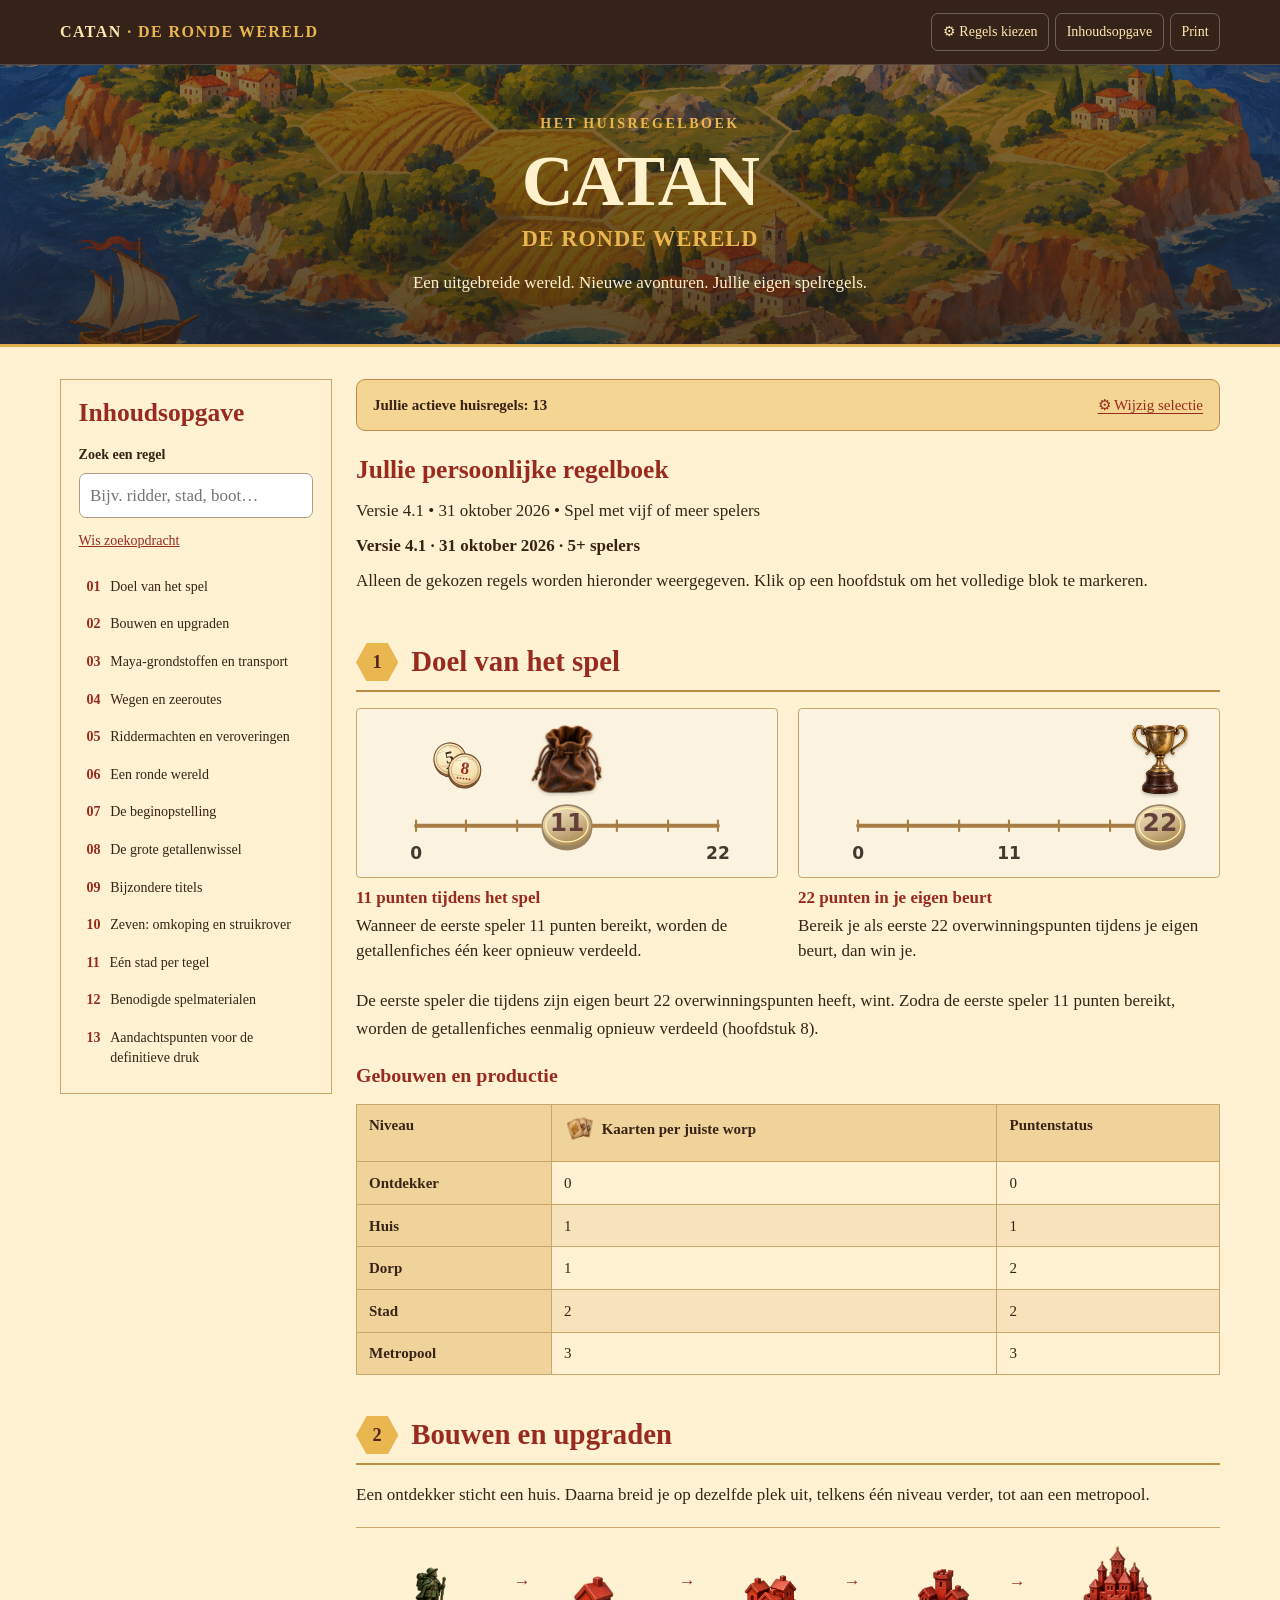
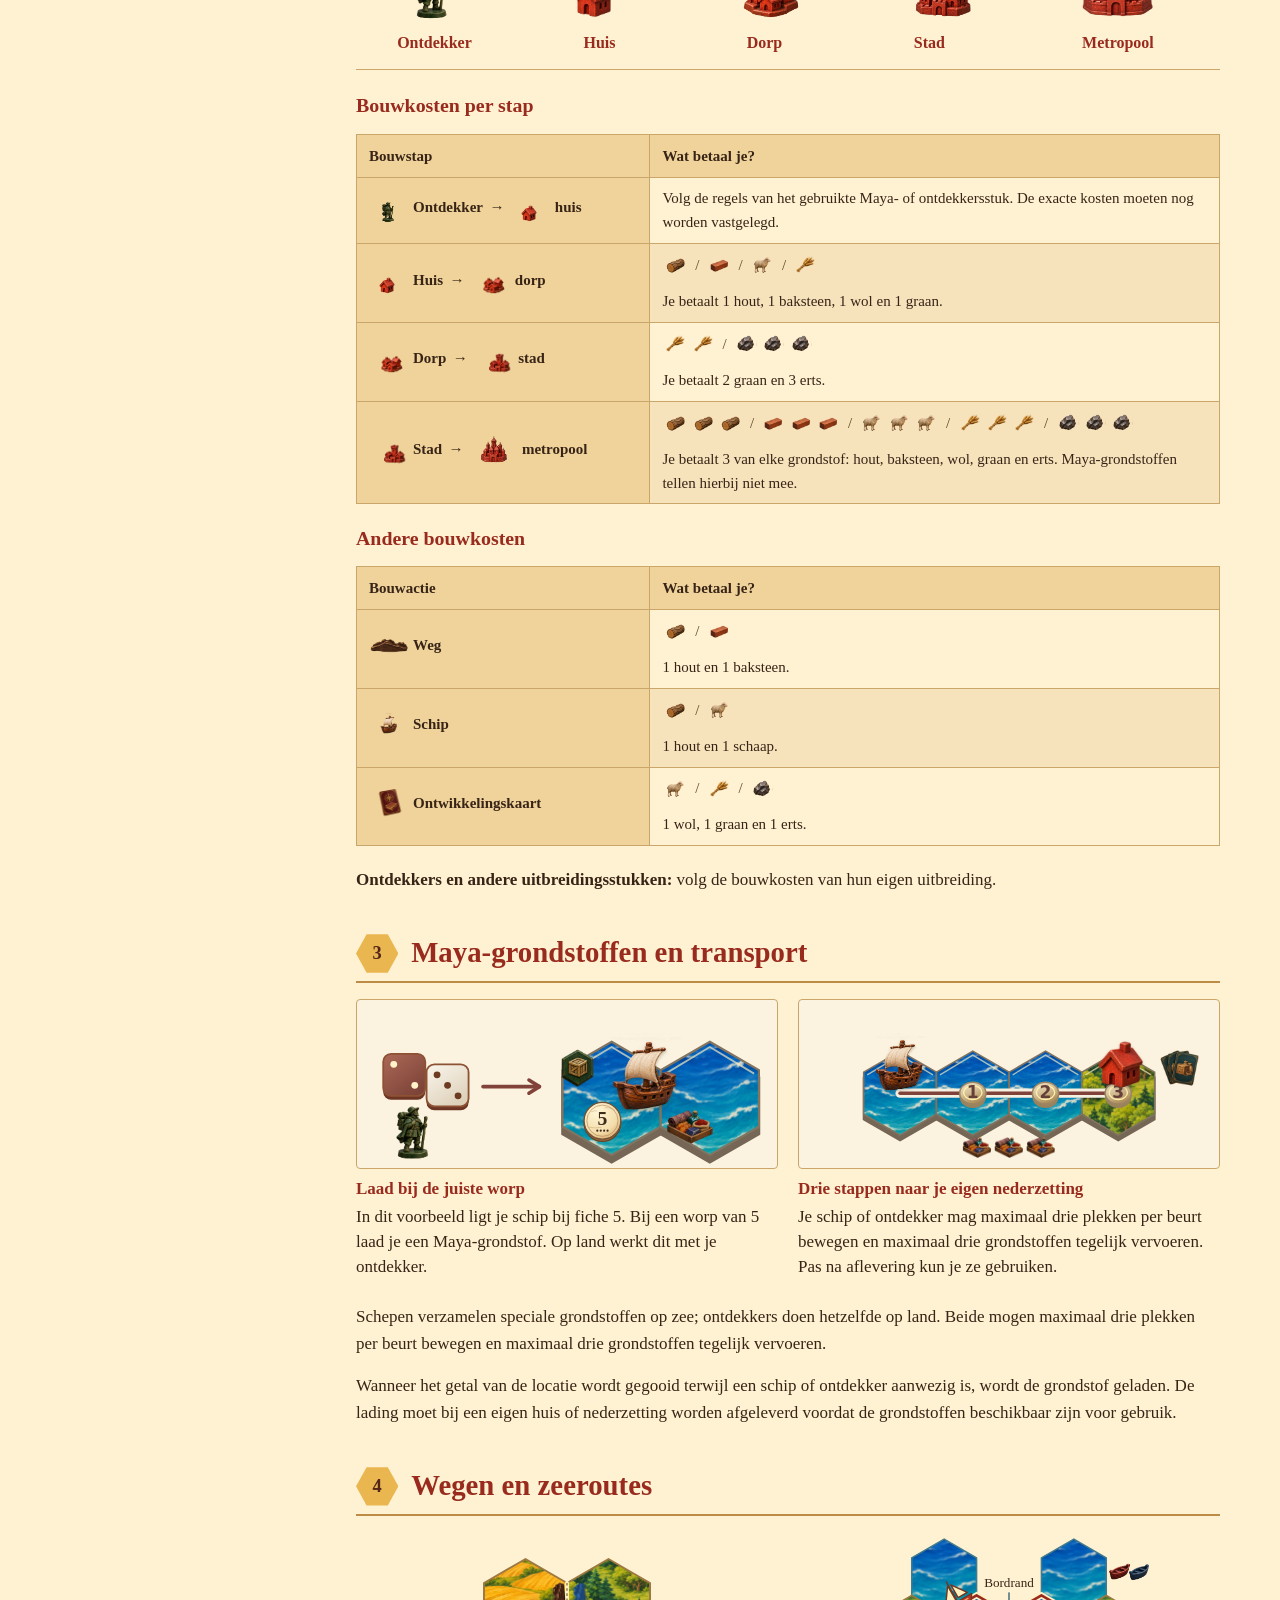
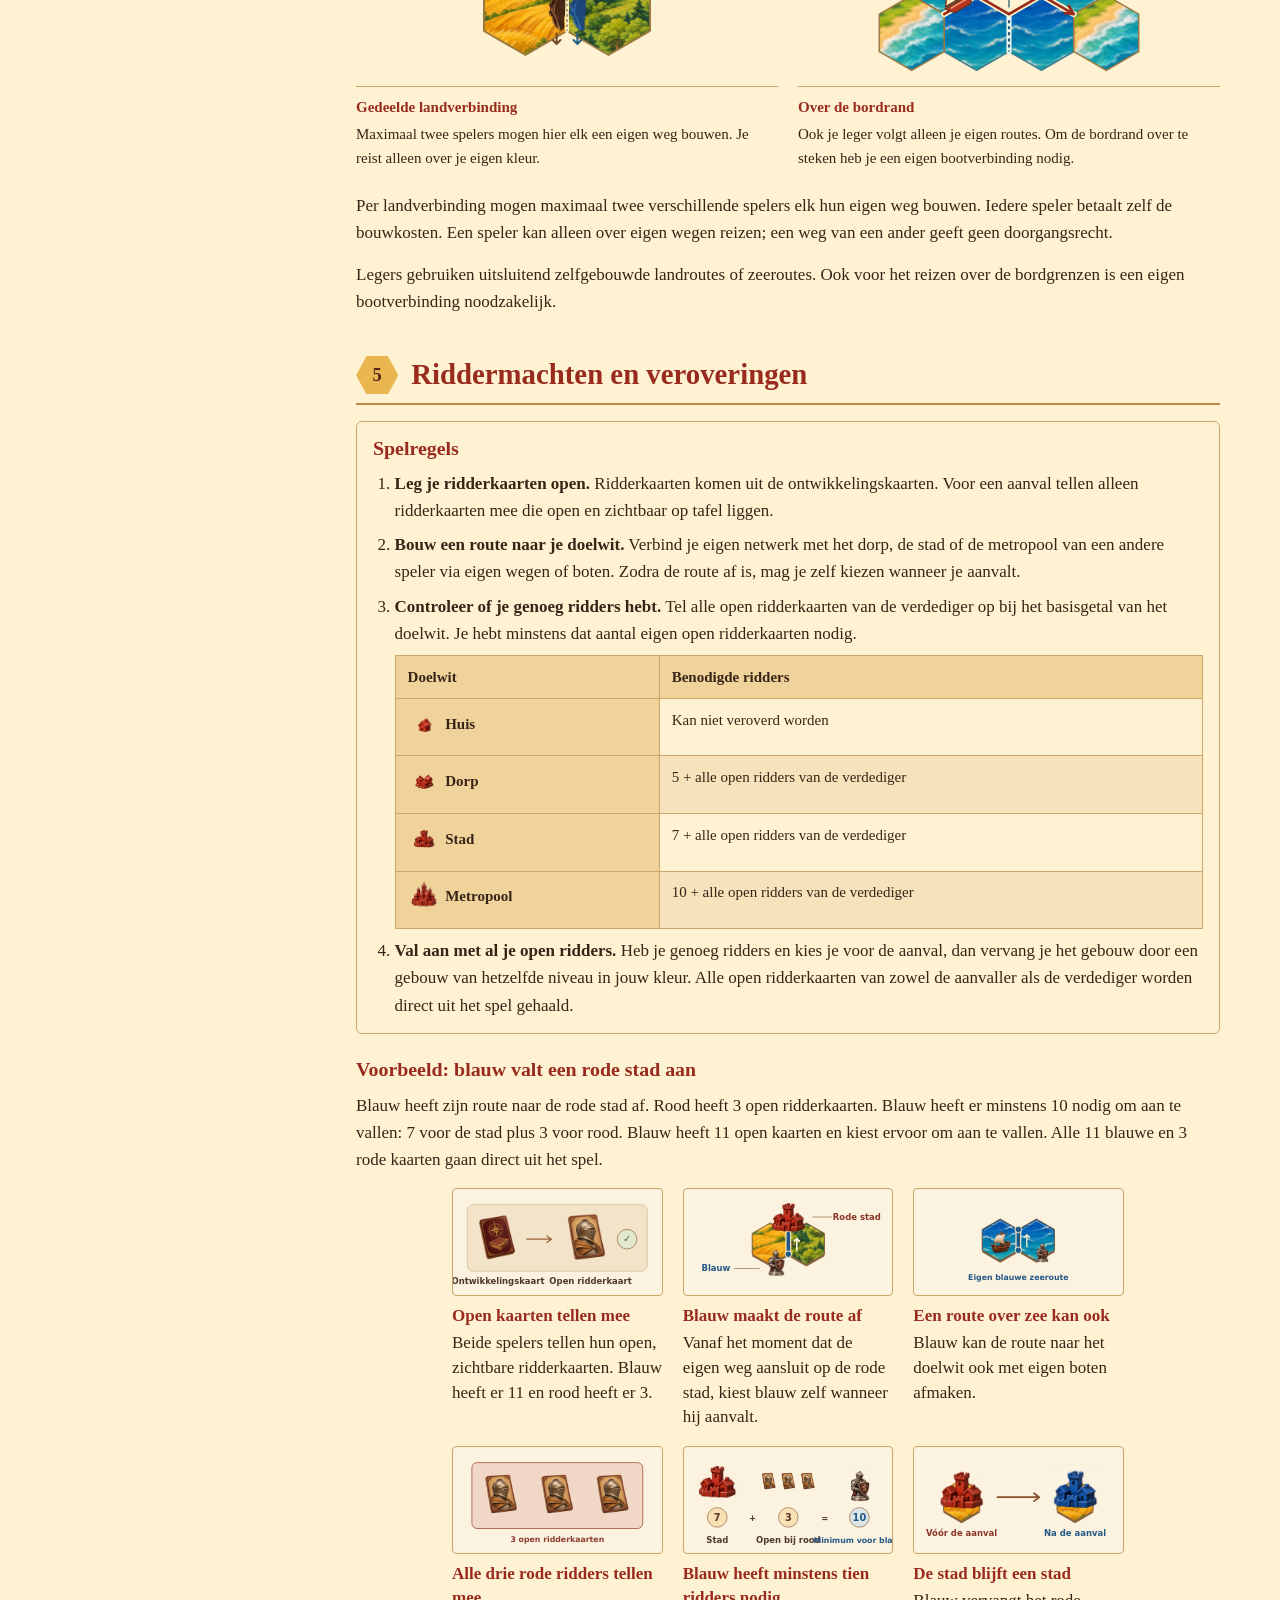
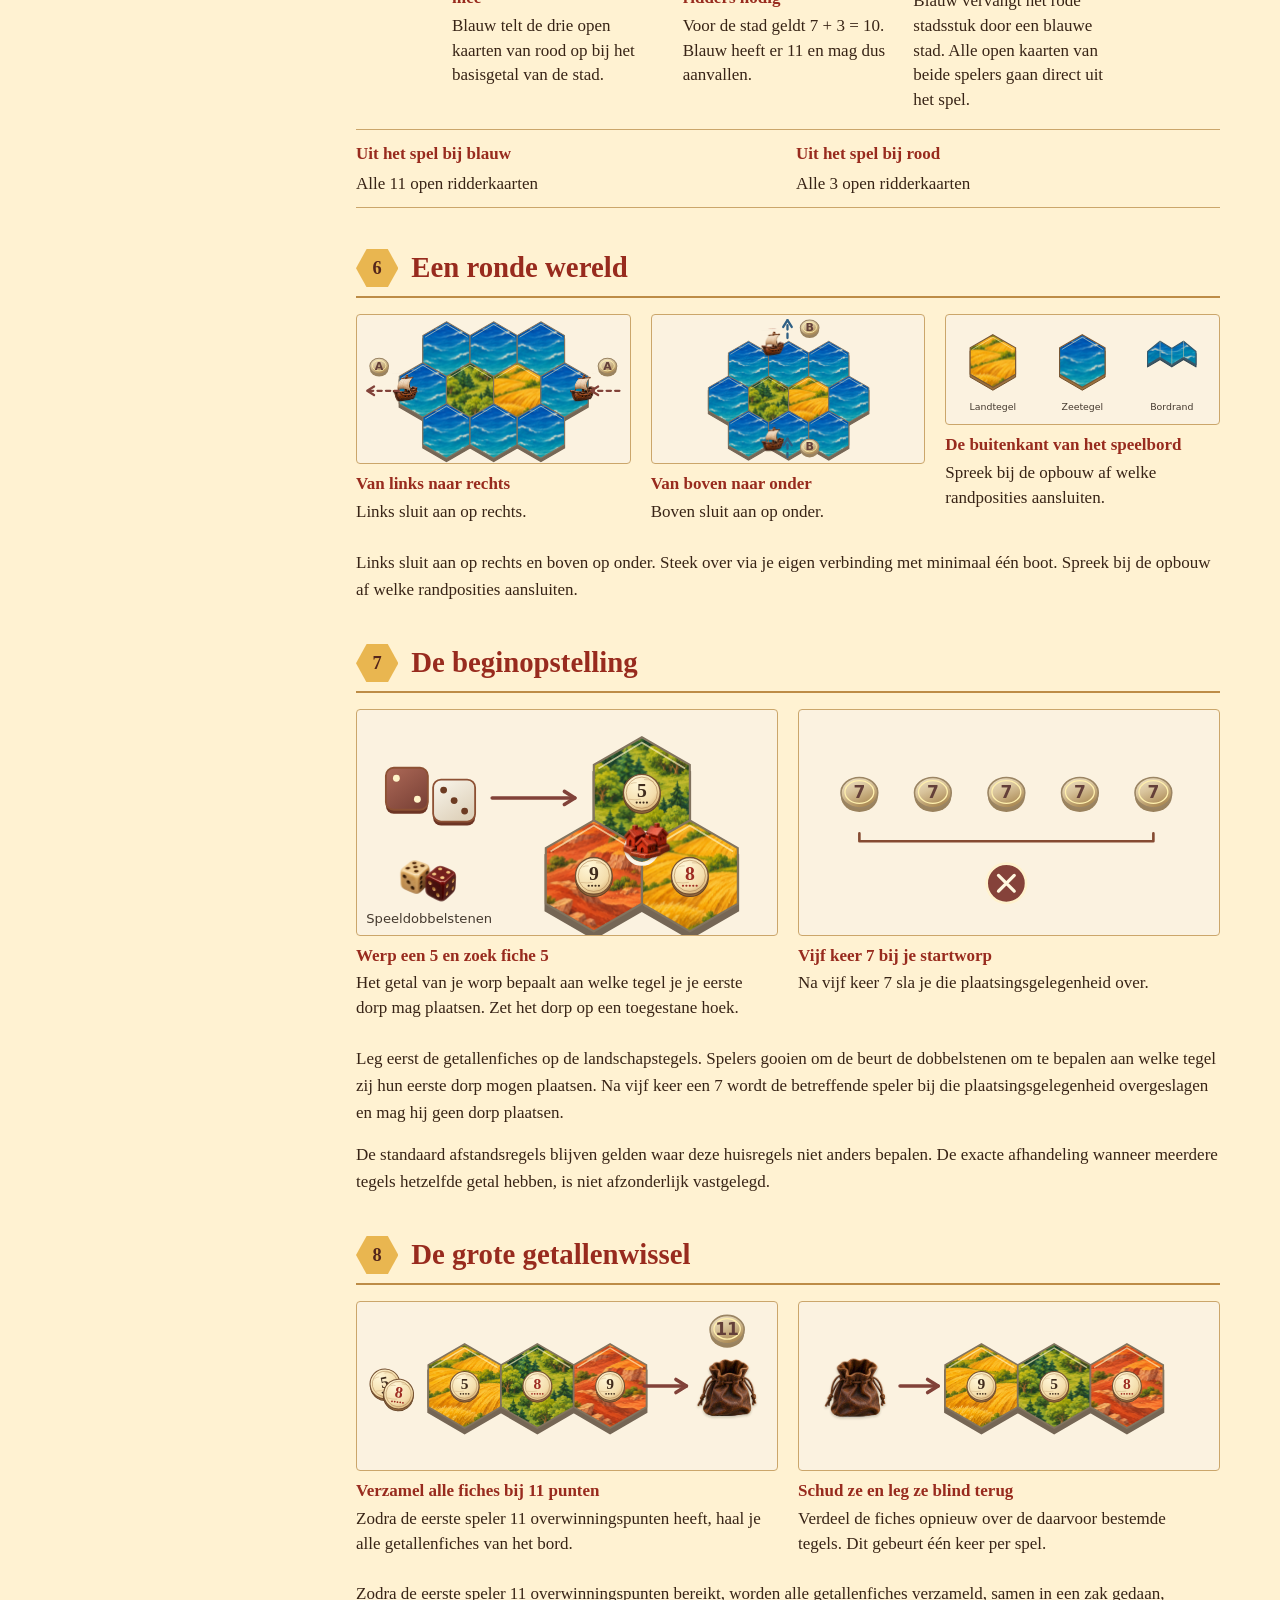
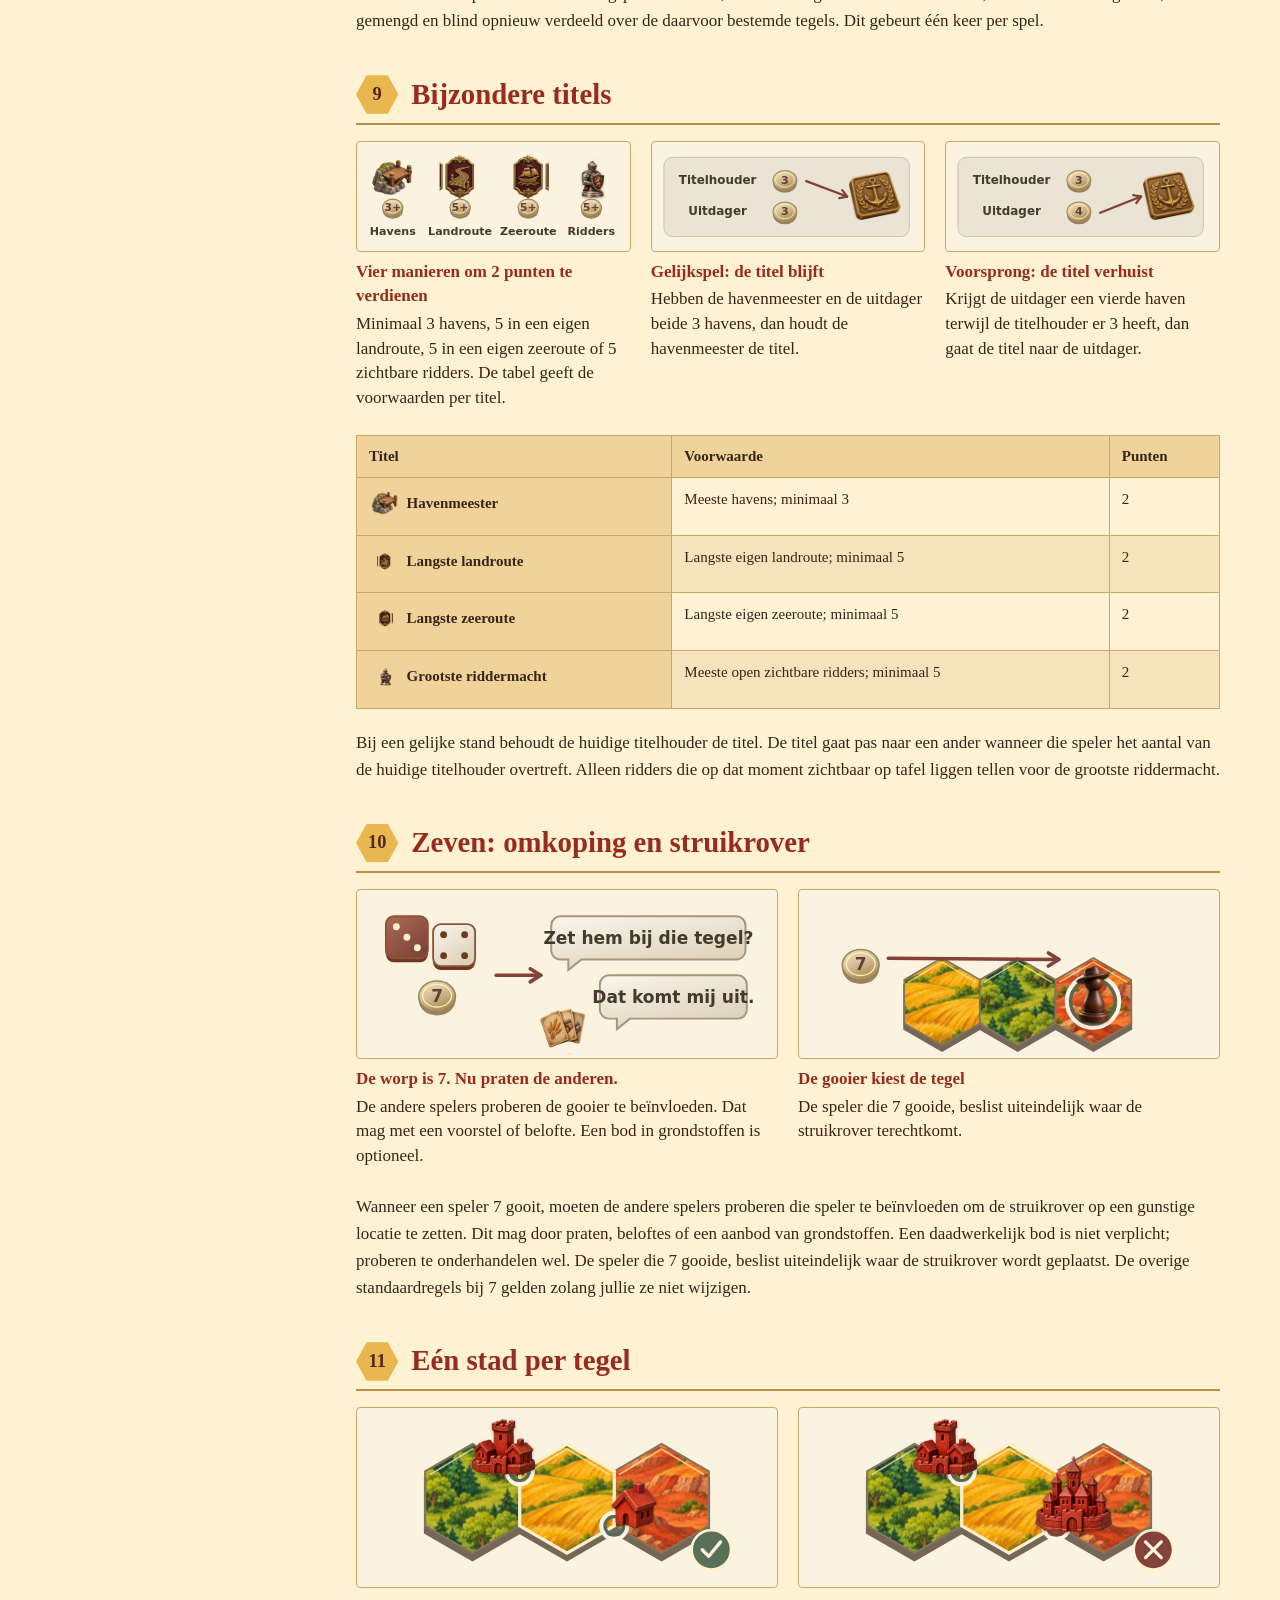
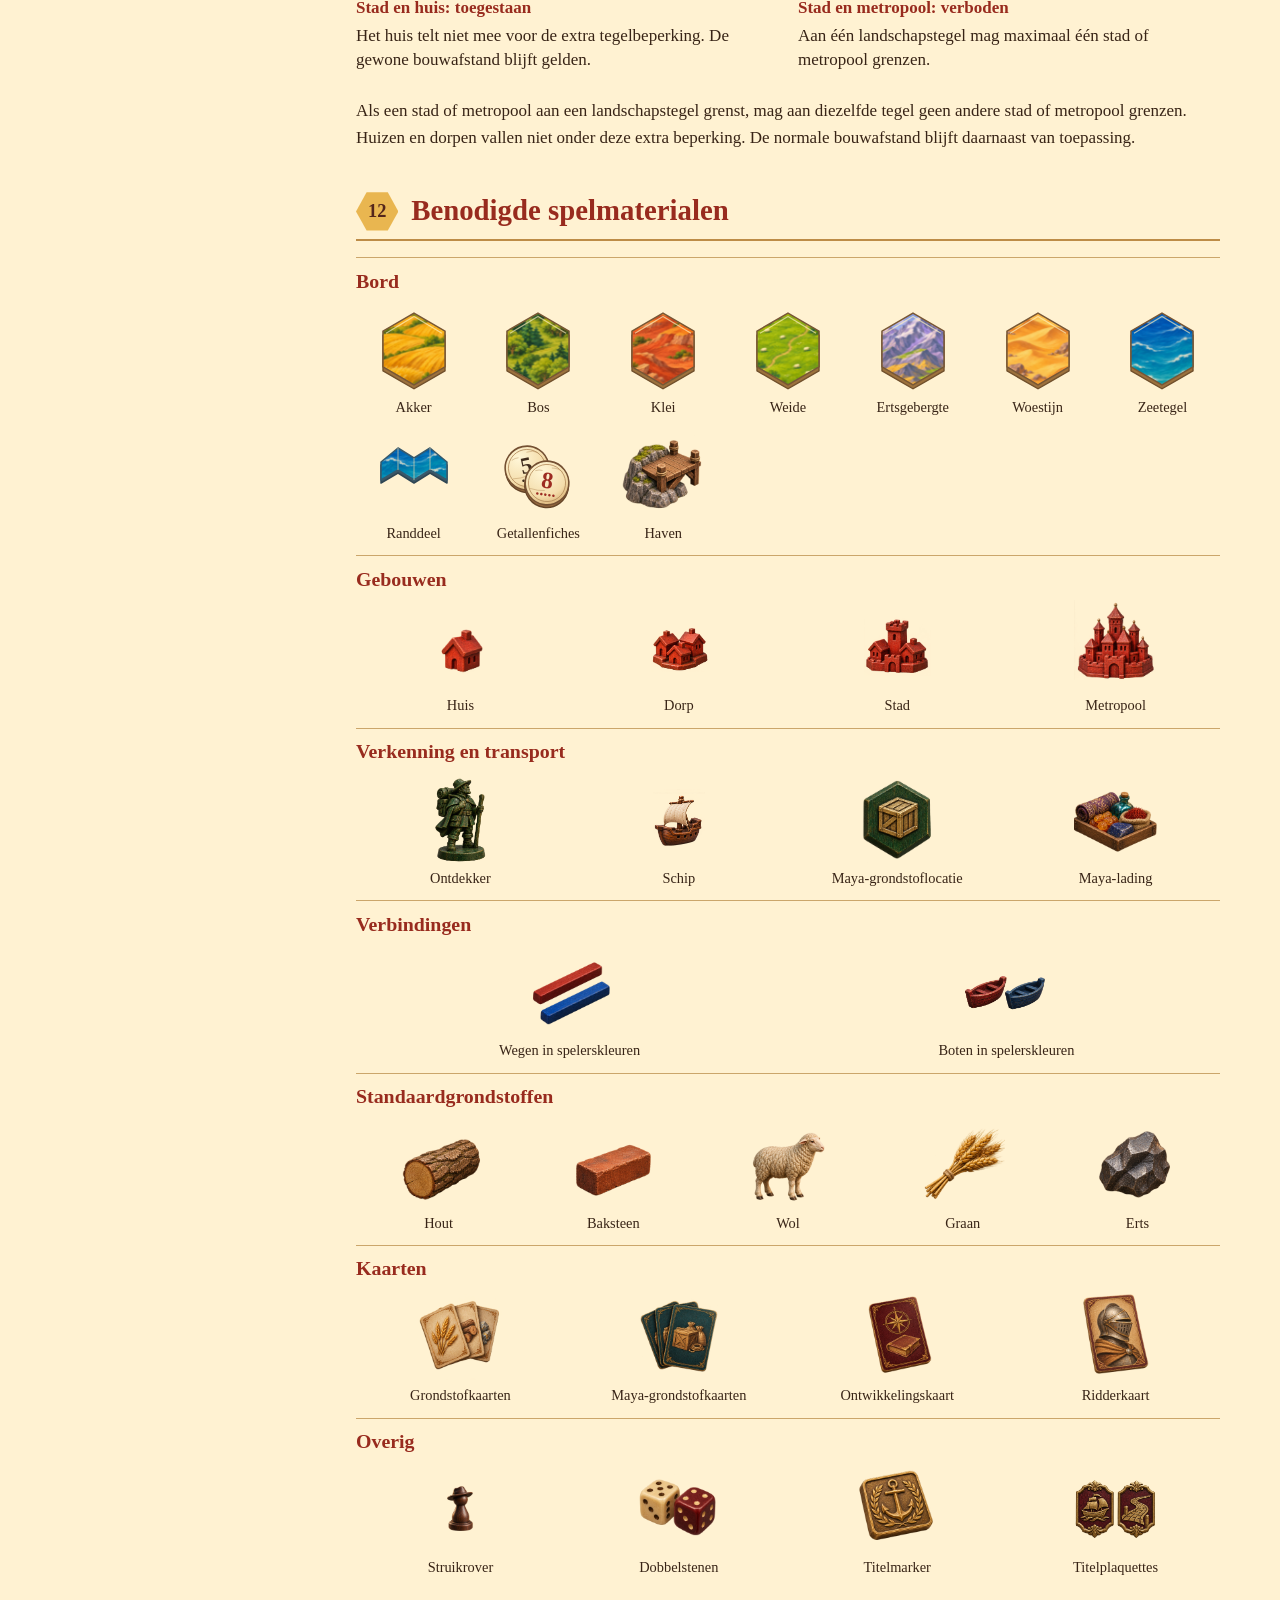
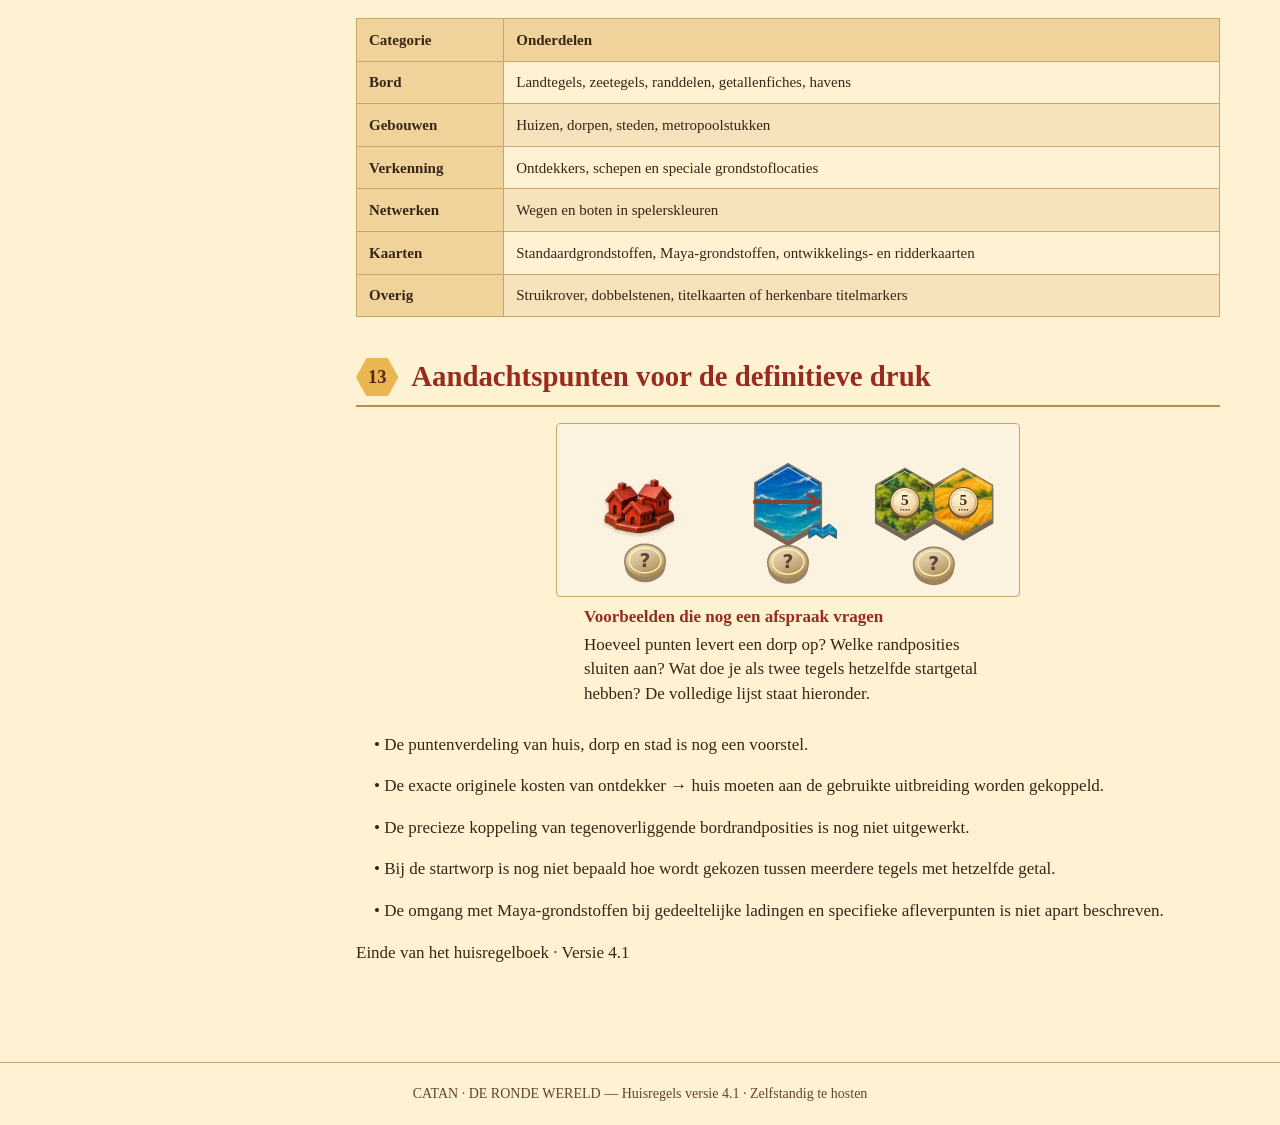
==== regels.html @ d526c911 "Make Catan rulebook tables responsive" ====
<!doctype html><html lang="nl"><head><meta charset="utf-8"><meta name="viewport" content="width=device-width,initial-scale=1"><meta name="theme-color" content="#352319"><meta name="description" content="Interactief huisregelboek Catan De Ronde Wereld versie 4.1"><title>Mijn spelregels · Catan De Ronde Wereld</title><link rel="stylesheet" href="style.css"></head><body><header><div class="topbar"><a class="brand" href="index.html">CATAN <span>· DE RONDE WERELD</span></a><div class="top-actions"><a href="#inhoud">Inhoudsopgave</a><button onclick="window.print()">Print</button></div></div></header><div id="top" class="hero"><div><div class="eyebrow">Het huisregelboek</div><h1>CATAN<small>DE RONDE WERELD</small></h1><p>Een uitgebreide wereld. Nieuwe avonturen. Jullie eigen spelregels.</p></div></div><svg class="bouw-symbolen" width="0" height="0" aria-hidden="true" focusable="false" xmlns="http://www.w3.org/2000/svg">
  <defs>
<image id="foto-accessoires" href="beelden/accessoires.png" width="1254" height="1254"/>
<image id="beeld-terreinen" href="beelden/geschilderde-terreinen.png" width="1254" height="1254"/>
    <image id="beeld-landschappen" href="beelden/geschilderde-landschappen.png" width="1254" height="1254"/>
<image id="foto-speelstukken" href="beelden/speelstukken.png" width="1774" height="887"/>


    <g id="boek-huis"><svg x="-22" y="-25" width="48" height="52" viewBox="90 137 265 260" preserveAspectRatio="xMidYMax meet" overflow="hidden"><use href="#foto-speelstukken"/></svg></g>
    <g id="boek-boot"><svg x="-26" y="-31" width="52" height="58" viewBox="459 455 413 420" preserveAspectRatio="xMidYMax meet" overflow="hidden"><use href="#foto-speelstukken"/></svg></g>
    <g id="boek-pion" stroke="#3e3932" stroke-width="1.25" stroke-linejoin="round">
    <ellipse cx="0" cy="17" rx="13" ry="5" fill="#4e4439"/>
    <path d="M-13 14q0-4 5-7L-4-4l-2-4q-3-5 0-10 2-4 6-4t6 4q3 5 0 10L4-4 8 7q5 3 5 7 0 5-13 5t-13-5Z" fill="currentColor"/>
    <path d="M-6-7q6 3 12 0m-15 20q8 3 17 0" fill="none" stroke="#d1c4a7" stroke-opacity=".67" stroke-width=".9" stroke-linecap="round"/>
  </g>
    <g id="boek-kaart"><svg x="-24" y="-28" width="48" height="55" viewBox="13 641 604 553" preserveAspectRatio="xMidYMax meet" overflow="hidden"><use href="#foto-accessoires"/></svg></g>

    <g id="boek-kist"><svg x="-16" y="-13" width="32" height="29" viewBox="1360 487 378 367" preserveAspectRatio="xMidYMax meet" overflow="hidden"><use href="#foto-speelstukken"/></svg></g>
    <g id="boek-trofee"><svg x="-24" y="-29" width="48" height="56" viewBox="723 27 469 585" preserveAspectRatio="xMidYMax meet" overflow="hidden"><use href="#foto-accessoires"/></svg></g>
    <g id="boek-ridder"><svg x="-20" y="-28" width="41" height="58" viewBox="934 454 326 425" preserveAspectRatio="xMidYMax meet" overflow="hidden"><use href="#foto-speelstukken"/></svg></g>
    <g id="boek-anker"><circle cx="0" cy="-15" r="5" fill="#f2d08c" stroke="#9c6939" stroke-width="1.5"/><path d="M0-9v28m-10-23h20M-17 8q4 14 17 14t17-14m-20 7 3-7 7 4m20 0 7-4 3 7" fill="none" stroke="#8b552c" stroke-width="2" stroke-linejoin="round" stroke-linecap="round"/></g>

  <filter id="voorbeeld-schaduw" x="-30%" y="-40%" width="160%" height="190%"><feDropShadow dx="0" dy="1.5" stdDeviation="1.3" flood-color="#34291f" flood-opacity=".26"/></filter>
<pattern id="voorbeeld-veld" width="1" height="1" viewBox="10 637 607 607" preserveAspectRatio="xMidYMid slice"><use href="#beeld-terreinen"/></pattern>
<pattern id="voorbeeld-bos" width="1" height="1" viewBox="637 10 607 607" preserveAspectRatio="xMidYMid slice"><use href="#beeld-terreinen"/></pattern>
<pattern id="voorbeeld-water" width="1" height="1" viewBox="10 10 607 607" preserveAspectRatio="xMidYMid slice"><use href="#beeld-terreinen"/></pattern>
<pattern id="voorbeeld-klei" width="1" height="1" viewBox="637 637 607 607" preserveAspectRatio="xMidYMid slice"><use href="#beeld-terreinen"/></pattern>
<linearGradient id="voorbeeld-goud" x2=".5" y2="1"><stop stop-color="#f3e7cb"/><stop offset=".48" stop-color="#d8c39b"/><stop offset="1" stop-color="#ad8c56"/></linearGradient>
<linearGradient id="voorbeeld-ivoor" x2=".65" y2="1"><stop stop-color="#faf6ed"/><stop offset="1" stop-color="#ded1ba"/></linearGradient>
<linearGradient id="voorbeeld-dak" x2=".75" y2="1"><stop stop-color="#ad6957"/><stop offset="1" stop-color="#7c4338"/></linearGradient>
<linearGradient id="voorbeeld-knikker" x2=".7" y2="1"><stop stop-color="#bfab91"/><stop offset="1" stop-color="#766554"/></linearGradient>
<path id="voorbeeld-zeshoek" d="M0-32 27.71-16v32L0 32l-27.71-16v-32Z"/>
<path id="voorbeeld-tegelrand" d="M-25-14 0-29l25 15" fill="none" stroke="#fff3c2" stroke-opacity=".65"/>
<g id="voorbeeld-dorp"><svg x="-28" y="-31" width="59" height="56" viewBox="459 105 411 318" preserveAspectRatio="xMidYMax meet" overflow="hidden"><use href="#foto-speelstukken"/></svg></g>
<g id="voorbeeld-stad"><svg x="-33" y="-40" width="67" height="69" viewBox="896 42 428 380" preserveAspectRatio="xMidYMax meet" overflow="hidden"><use href="#foto-speelstukken"/></svg></g>
<g id="voorbeeld-metropool"><svg x="-42" y="-47" width="84" height="80" viewBox="1344 0 422 430" preserveAspectRatio="xMidYMax meet" overflow="hidden"><use href="#foto-speelstukken"/></svg></g>
<g id="voorbeeld-titelkaart"><rect x="-22" y="-29" width="44" height="58" rx="5" fill="#864126" stroke="#5e291c" stroke-width="2"/><rect x="-18" y="-25" width="36" height="50" rx="3" fill="#ad492e" stroke="#cab18b"/><path d="M-11-16h22M-11 16h22" stroke="#cab18b"/><use href="#boek-trofee" transform="scale(.55)"/></g>
<g id="voorbeeld-zak"><svg x="-32" y="-32" width="64" height="62" viewBox="12 16 608 594" preserveAspectRatio="xMidYMax meet" overflow="hidden"><use href="#foto-accessoires"/></svg></g>

<g id="voorbeeld-blauwestad"><svg x="-33" y="-40" width="67" height="69" viewBox="10 470 423 402" preserveAspectRatio="xMidYMax meet" overflow="hidden"><use href="#foto-speelstukken"/></svg></g>
  <g id="voorbeeld-rover"><svg x="-17" y="-24" width="34" height="47" viewBox="769 646 335 555" preserveAspectRatio="xMidYMax meet" overflow="hidden"><use href="#foto-accessoires"/></svg></g>
    <image id="foto-grondstoffen" href="beelden/grondstoffen.png" width="1536" height="1024"/>
    <g id="grondstof-hout"><svg x="-42" y="-43" width="84" height="86" viewBox="6 6 500 500" preserveAspectRatio="xMidYMid meet" overflow="hidden"><use href="#foto-grondstoffen"/></svg></g>
    <g id="grondstof-baksteen"><svg x="-42" y="-43" width="84" height="86" viewBox="518 6 500 500" preserveAspectRatio="xMidYMid meet" overflow="hidden"><use href="#foto-grondstoffen"/></svg></g>
    <g id="grondstof-wol"><svg x="-42" y="-43" width="84" height="86" viewBox="1030 6 500 500" preserveAspectRatio="xMidYMid meet" overflow="hidden"><use href="#foto-grondstoffen"/></svg></g>
    <g id="grondstof-graan"><svg x="-42" y="-43" width="84" height="86" viewBox="6 518 500 500" preserveAspectRatio="xMidYMid meet" overflow="hidden"><use href="#foto-grondstoffen"/></svg></g>
    <g id="grondstof-erts"><svg x="-42" y="-43" width="84" height="86" viewBox="518 518 500 500" preserveAspectRatio="xMidYMid meet" overflow="hidden"><use href="#foto-grondstoffen"/></svg></g>
    <g id="grondstof-lading"><svg x="-42" y="-43" width="84" height="86" viewBox="1030 518 500 500" preserveAspectRatio="xMidYMid meet" overflow="hidden"><use href="#foto-grondstoffen"/></svg></g>
    <image id="foto-onderdelen" href="beelden/onderdelen.png" width="1536" height="1024"/>
    <g id="onderdeel-land"><use href="#voorbeeld-zeshoek" transform="translate(0 4) scale(1.12)" fill="#9c713d" stroke="#71502c" stroke-width="1.2"/><use href="#voorbeeld-zeshoek" transform="scale(1.12)" fill="url(#voorbeeld-veld)" stroke="#785735" stroke-width="1.35"/><use href="#voorbeeld-tegelrand" transform="scale(1.12)"/></g>
    <g id="onderdeel-zee"><use href="#voorbeeld-zeshoek" transform="translate(0 4) scale(1.12)" fill="#9c713d" stroke="#71502c" stroke-width="1.2"/><use href="#voorbeeld-zeshoek" transform="scale(1.12)" fill="url(#voorbeeld-water)" stroke="#785735" stroke-width="1.35"/><use href="#voorbeeld-tegelrand" transform="scale(1.12)"/></g>
    <g id="onderdeel-rand" stroke-linejoin="round"><path d="M-33-13-16-27 0-17 16-27 33-13V5L16-5 0 5-16-5-33 5Z" fill="#3e5664" stroke="#2e4654" stroke-width="1.5" transform="translate(0 3)"/><path d="M-33-13-16-27 0-17 16-27 33-13V5L16-5 0 5-16-5-33 5Z" fill="url(#voorbeeld-water)" stroke="#36596c" stroke-width="1.5"/><path d="M-16-27v22M0-17V5m16-32v22" fill="none" stroke="#e5d1a7" stroke-opacity=".68" stroke-width="1"/></g>
    <g id="onderdeel-haven"><svg x="-42" y="-43" width="84" height="86" viewBox="6 518 500 500" preserveAspectRatio="xMidYMid meet" overflow="hidden"><use href="#foto-onderdelen"/></svg></g>
    <g id="onderdeel-wegen"><svg x="-42" y="-43" width="84" height="86" viewBox="518 518 500 500" preserveAspectRatio="xMidYMid meet" overflow="hidden"><use href="#foto-onderdelen"/></svg></g>
        <radialGradient id="fiche-hout" cx=".36" cy=".26" r=".83">
      <stop stop-color="#fff6d7"/>
      <stop offset=".68" stop-color="#f4ddab"/>
      <stop offset="1" stop-color="#d5aa6d"/>
    </radialGradient>
    <g id="fiche-voorkant">
      <circle cy="1.7" r="14" fill="#986a3e" stroke="#654528" stroke-width=".9"/>
      <circle r="14" fill="url(#fiche-hout)" stroke="#745032" stroke-width="1"/>
      <circle r="11.9" fill="none" stroke="#ad8352" stroke-width=".46"/>
      <path d="M-10 5Q-5 5.9-1 5m3-15q4-.55 6.9 1.7M-8.3-6.9q2.1-1 4.1-.7" fill="none" stroke="#b68e5d" stroke-width=".42" stroke-opacity=".67" stroke-linecap="round"/>
    </g>
    <g id="onderdeel-fiches"><g transform="translate(-11 -7) scale(1.56) rotate(-12)"><use href="#fiche-voorkant"/><g fill="#3f2b1c"><text y="3.35" text-anchor="middle" font-family="Georgia, serif" font-size="15" font-weight="700">5</text><circle cx="-3.9" cy="7.55" r=".82"/><circle cx="-1.3" cy="7.55" r=".82"/><circle cx="1.3" cy="7.55" r=".82"/><circle cx="3.9" cy="7.55" r=".82"/></g></g><g transform="translate(9 8) scale(1.56) rotate(8)"><use href="#fiche-voorkant"/><g fill="#9d2c22"><text y="3.35" text-anchor="middle" font-family="Georgia, serif" font-size="15" font-weight="700">8</text><circle cx="-5.2" cy="7.55" r=".82"/><circle cx="-2.6" cy="7.55" r=".82"/><circle cx="0" cy="7.55" r=".82"/><circle cx="2.6" cy="7.55" r=".82"/><circle cx="5.2" cy="7.55" r=".82"/></g></g></g>
    <image id="foto-kaarten" href="beelden/kaarten.png" width="1536" height="1024"/>
    <g id="kaart-grondstof"><svg x="-42" y="-43" width="84" height="86" viewBox="6 6 500 500" preserveAspectRatio="xMidYMid meet" overflow="hidden"><use href="#foto-kaarten"/></svg></g>
    <g id="kaart-maya"><svg x="-42" y="-43" width="84" height="86" viewBox="518 6 500 500" preserveAspectRatio="xMidYMid meet" overflow="hidden"><use href="#foto-kaarten"/></svg></g>
    <g id="kaart-ontwikkeling"><svg x="-42" y="-43" width="84" height="86" viewBox="1030 6 500 500" preserveAspectRatio="xMidYMid meet" overflow="hidden"><use href="#foto-kaarten"/></svg></g>
    <g id="kaart-ridder"><svg x="-42" y="-43" width="84" height="86" viewBox="6 518 500 500" preserveAspectRatio="xMidYMid meet" overflow="hidden"><use href="#foto-kaarten"/></svg></g>
    <g id="kaart-titel"><svg x="-42" y="-43" width="84" height="86" viewBox="518 518 500 500" preserveAspectRatio="xMidYMid meet" overflow="hidden"><use href="#foto-kaarten"/></svg></g>
    <g id="kaart-dobbelstenen"><svg x="-42" y="-43" width="84" height="86" viewBox="1030 518 500 500" preserveAspectRatio="xMidYMid meet" overflow="hidden"><use href="#foto-kaarten"/></svg></g>
    <image id="foto-verkenning" href="beelden/verkenning.png" width="1254" height="1254"/>
    <g id="verkenning-ontdekker"><svg x="-42" y="-43" width="84" height="86" viewBox="105 1 408 628" preserveAspectRatio="xMidYMid meet" overflow="hidden"><use href="#foto-verkenning"/></svg></g>
    <g id="verkenning-boten"><svg x="-42" y="-43" width="84" height="86" viewBox="630 200 620 294" preserveAspectRatio="xMidYMid meet" overflow="hidden"><use href="#foto-verkenning"/></svg></g>
    <g id="verkenning-locatie"><svg x="-42" y="-43" width="84" height="86" viewBox="106 718 410 470" preserveAspectRatio="xMidYMid meet" overflow="hidden"><use href="#foto-verkenning"/></svg></g>
    <g id="verkenning-titel-zee"><svg x="-24" y="-27" width="48" height="54" viewBox="632 701 303 448" preserveAspectRatio="xMidYMid meet" overflow="hidden"><use href="#foto-verkenning"/></svg></g>
<g id="verkenning-titel-land"><svg x="-24" y="-27" width="48" height="54" viewBox="942 701 306 448" preserveAspectRatio="xMidYMid meet" overflow="hidden"><use href="#foto-verkenning"/></svg></g>
<g id="verkenning-titels"><svg x="-42" y="-43" width="84" height="86" viewBox="630 697 621 466" preserveAspectRatio="xMidYMid meet" overflow="hidden"><use href="#foto-verkenning"/></svg></g>
  <pattern id="voorbeeld-weide" width="1" height="1" viewBox="10 10 607 607" preserveAspectRatio="xMidYMid slice"><use href="#beeld-landschappen"/></pattern>
    <pattern id="voorbeeld-gebergte" width="1" height="1" viewBox="637 10 607 607" preserveAspectRatio="xMidYMid slice"><use href="#beeld-landschappen"/></pattern>
    <pattern id="voorbeeld-woestijn" width="1" height="1" viewBox="10 637 607 607" preserveAspectRatio="xMidYMid slice"><use href="#beeld-landschappen"/></pattern>
    <pattern id="voorbeeld-kust" width="1" height="1" viewBox="637 637 607 607" preserveAspectRatio="xMidYMid slice"><use href="#beeld-landschappen"/></pattern>
    <g id="onderdeel-bos"><use href="#voorbeeld-zeshoek" transform="translate(0 4) scale(1.12)" fill="#9c713d" stroke="#71502c" stroke-width="1.2"/><use href="#voorbeeld-zeshoek" transform="scale(1.12)" fill="url(#voorbeeld-bos)" stroke="#785735" stroke-width="1.35"/><use href="#voorbeeld-tegelrand" transform="scale(1.12)"/></g>
    <g id="onderdeel-klei"><use href="#voorbeeld-zeshoek" transform="translate(0 4) scale(1.12)" fill="#9c713d" stroke="#71502c" stroke-width="1.2"/><use href="#voorbeeld-zeshoek" transform="scale(1.12)" fill="url(#voorbeeld-klei)" stroke="#785735" stroke-width="1.35"/><use href="#voorbeeld-tegelrand" transform="scale(1.12)"/></g>
    <g id="onderdeel-weide"><use href="#voorbeeld-zeshoek" transform="translate(0 4) scale(1.12)" fill="#9c713d" stroke="#71502c" stroke-width="1.2"/><use href="#voorbeeld-zeshoek" transform="scale(1.12)" fill="url(#voorbeeld-weide)" stroke="#785735" stroke-width="1.35"/><use href="#voorbeeld-tegelrand" transform="scale(1.12)"/></g>
    <g id="onderdeel-gebergte"><use href="#voorbeeld-zeshoek" transform="translate(0 4) scale(1.12)" fill="#9c713d" stroke="#71502c" stroke-width="1.2"/><use href="#voorbeeld-zeshoek" transform="scale(1.12)" fill="url(#voorbeeld-gebergte)" stroke="#785735" stroke-width="1.35"/><use href="#voorbeeld-tegelrand" transform="scale(1.12)"/></g>
    <g id="onderdeel-woestijn"><use href="#voorbeeld-zeshoek" transform="translate(0 4) scale(1.12)" fill="#9c713d" stroke="#71502c" stroke-width="1.2"/><use href="#voorbeeld-zeshoek" transform="scale(1.12)" fill="url(#voorbeeld-woestijn)" stroke="#785735" stroke-width="1.35"/><use href="#voorbeeld-tegelrand" transform="scale(1.12)"/></g>
  </defs>
</svg>
<main class="layout"><aside class="sidebar" id="inhoud"><h2>Inhoudsopgave</h2><label for="search">Zoek een regel</label><input class="searchbox" id="search" type="search" placeholder="Bijv. ridder, stad, boot…"><button id="clear" type="button">Wis zoekopdracht</button><nav><a href="#regel-1" data-target="regel-1"><span>01</span>Doel van het spel</a><a href="#regel-2" data-target="regel-2"><span>02</span>Bouwen en upgraden</a><a href="#regel-3" data-target="regel-3"><span>03</span>Maya-grondstoffen en transport</a><a href="#regel-4" data-target="regel-4"><span>04</span>Wegen en zeeroutes</a><a href="#regel-5" data-target="regel-5"><span>05</span>Riddermachten en veroveringen</a><a href="#regel-6" data-target="regel-6"><span>06</span>Een ronde wereld</a><a href="#regel-7" data-target="regel-7"><span>07</span>De beginopstelling</a><a href="#regel-8" data-target="regel-8"><span>08</span>De grote getallenwissel</a><a href="#regel-9" data-target="regel-9"><span>09</span>Bijzondere titels</a><a href="#regel-10" data-target="regel-10"><span>10</span>Zeven: omkoping en struikrover</a><a href="#regel-11" data-target="regel-11"><span>11</span>Eén stad per tegel</a><a href="#regel-12" data-target="regel-12"><span>12</span>Benodigde spelmaterialen</a><a href="#regel-13" data-target="regel-13"><span>13</span>Aandachtspunten voor de definitieve druk</a></nav></aside><div class="content"><div class="welcome"><h2>Welkom in De Ronde Wereld</h2><p>Versie 4.1  •  31 oktober 2026  •  Spel met vijf of meer spelers</p><p><strong>Versie 4.1 · 31 oktober 2026 · 5+ spelers</strong></p><p>Kies een hoofdstuk in de inhoudsopgave. Het volledige regelblok licht op wanneer je ernaartoe springt.</p></div><section class="rule-card" id="regel-1" tabindex="-1"><div class="section-head"><span class="hex">1</span><h2>Doel van het spel</h2></div><div class="rule-content"><div class="regelvoorbeelden">
  <figure class="regelvoorbeeld">
    <svg viewBox="0 0 320 128" role="img" aria-label="Wanneer de eerste speler 11 punten bereikt, worden de getallenfiches één keer opnieuw verdeeld." xmlns="http://www.w3.org/2000/svg">
      <path d="M45 89H275" fill="none" stroke="#a77c45" stroke-width="3" stroke-linecap="round" stroke-linejoin="round" /><path d="M45 85v8" fill="none" stroke="#a77c45" stroke-width="1.6" stroke-linecap="round" stroke-linejoin="round" /><path d="M83 85v8" fill="none" stroke="#a77c45" stroke-width="1.6" stroke-linecap="round" stroke-linejoin="round" /><path d="M122 85v8" fill="none" stroke="#a77c45" stroke-width="1.6" stroke-linecap="round" stroke-linejoin="round" /><path d="M160 85v8" fill="none" stroke="#a77c45" stroke-width="1.6" stroke-linecap="round" stroke-linejoin="round" /><path d="M198 85v8" fill="none" stroke="#a77c45" stroke-width="1.6" stroke-linecap="round" stroke-linejoin="round" /><path d="M237 85v8" fill="none" stroke="#a77c45" stroke-width="1.6" stroke-linecap="round" stroke-linejoin="round" /><path d="M275 85v8" fill="none" stroke="#a77c45" stroke-width="1.6" stroke-linecap="round" stroke-linejoin="round" /><use href="#voorbeeld-zak" transform="translate(160 39) scale(0.88)" filter="url(#voorbeeld-schaduw)"/><ellipse cx="160" cy="92" rx="19" ry="15.77" fill="#9a825d"/><ellipse cx="160" cy="89" rx="19" ry="15.77" fill="url(#voorbeeld-goud)" stroke="#9b8564" stroke-width="1.2"/><ellipse cx="160" cy="88.5" rx="16" ry="12.77" fill="none" stroke="#fff0ad" stroke-width="1"/><text x="160" y="93" text-anchor="middle" font-family="system-ui, sans-serif" font-weight="600" font-size="19" fill="#644039">11</text><text x="45" y="114" text-anchor="middle" font-family="system-ui, sans-serif" font-weight="600" font-size="13" fill="#44392e">0</text><text x="275" y="114" text-anchor="middle" font-family="system-ui, sans-serif" font-weight="600" font-size="13" fill="#44392e">22</text>
    <use href="#onderdeel-fiches" transform="translate(77 42) scale(0.56)"/>
    </svg>
    <figcaption><strong>11 punten tijdens het spel</strong>Wanneer de eerste speler 11 punten bereikt, worden de getallenfiches één keer opnieuw verdeeld.</figcaption>
  </figure>
  <figure class="regelvoorbeeld">
    <svg viewBox="0 0 320 128" role="img" aria-label="Bereik je als eerste 22 overwinningspunten tijdens je eigen beurt, dan win je." xmlns="http://www.w3.org/2000/svg">
      <path d="M45 89H275" fill="none" stroke="#a77c45" stroke-width="3" stroke-linecap="round" stroke-linejoin="round" /><path d="M45 85v8" fill="none" stroke="#a77c45" stroke-width="1.6" stroke-linecap="round" stroke-linejoin="round" /><path d="M83 85v8" fill="none" stroke="#a77c45" stroke-width="1.6" stroke-linecap="round" stroke-linejoin="round" /><path d="M122 85v8" fill="none" stroke="#a77c45" stroke-width="1.6" stroke-linecap="round" stroke-linejoin="round" /><path d="M160 85v8" fill="none" stroke="#a77c45" stroke-width="1.6" stroke-linecap="round" stroke-linejoin="round" /><path d="M198 85v8" fill="none" stroke="#a77c45" stroke-width="1.6" stroke-linecap="round" stroke-linejoin="round" /><path d="M237 85v8" fill="none" stroke="#a77c45" stroke-width="1.6" stroke-linecap="round" stroke-linejoin="round" /><path d="M275 85v8" fill="none" stroke="#a77c45" stroke-width="1.6" stroke-linecap="round" stroke-linejoin="round" /><use href="#boek-trofee" transform="translate(275 39) scale(1.03)" filter="url(#voorbeeld-schaduw)"/><ellipse cx="275" cy="92" rx="19" ry="15.77" fill="#9a825d"/><ellipse cx="275" cy="89" rx="19" ry="15.77" fill="url(#voorbeeld-goud)" stroke="#9b8564" stroke-width="1.2"/><ellipse cx="275" cy="88.5" rx="16" ry="12.77" fill="none" stroke="#fff0ad" stroke-width="1"/><text x="275" y="93" text-anchor="middle" font-family="system-ui, sans-serif" font-weight="600" font-size="19" fill="#644039">22</text><text x="45" y="114" text-anchor="middle" font-family="system-ui, sans-serif" font-weight="600" font-size="13" fill="#44392e">0</text><text x="160" y="114" text-anchor="middle" font-family="system-ui, sans-serif" font-weight="600" font-size="13" fill="#44392e">11</text>
    </svg>
    <figcaption><strong>22 punten in je eigen beurt</strong>Bereik je als eerste 22 overwinningspunten tijdens je eigen beurt, dan win je.</figcaption>
  </figure>
</div>
<p>De eerste speler die tijdens zijn eigen beurt 22 overwinningspunten heeft, wint. Zodra de eerste speler 11 punten bereikt, worden de getallenfiches eenmalig opnieuw verdeeld (hoofdstuk 8).</p><h3>Gebouwen en productie</h3><div class="table-scroll"><table class="regel-tabel" role="table">
      <thead role="rowgroup"><tr role="row"><th scope="col" role="columnheader">Niveau</th><th scope="col" role="columnheader"><span class="regel-materiaal-label"><svg viewBox="-48 -49 96 98" aria-hidden="true" focusable="false"><use href="#kaart-grondstof"/></svg>Kaarten per juiste worp</span></th><th scope="col" role="columnheader">Puntenstatus</th></tr></thead>
      <tbody role="rowgroup">
      <tr role="row"><th scope="row" role="rowheader">Ontdekker</th><td role="cell"><span class="mobiele-kolomnaam" aria-hidden="true">Kaarten per juiste worp</span><div class="tabelwaarde">0</div></td><td role="cell"><span class="mobiele-kolomnaam" aria-hidden="true">Puntenstatus</span><div class="tabelwaarde">0</div></td></tr>
      <tr role="row"><th scope="row" role="rowheader">Huis</th><td role="cell"><span class="mobiele-kolomnaam" aria-hidden="true">Kaarten per juiste worp</span><div class="tabelwaarde">1</div></td><td role="cell"><span class="mobiele-kolomnaam" aria-hidden="true">Puntenstatus</span><div class="tabelwaarde">1</div></td></tr>
      <tr role="row"><th scope="row" role="rowheader">Dorp</th><td role="cell"><span class="mobiele-kolomnaam" aria-hidden="true">Kaarten per juiste worp</span><div class="tabelwaarde">1</div></td><td role="cell"><span class="mobiele-kolomnaam" aria-hidden="true">Puntenstatus</span><div class="tabelwaarde">2</div></td></tr>
      <tr role="row"><th scope="row" role="rowheader">Stad</th><td role="cell"><span class="mobiele-kolomnaam" aria-hidden="true">Kaarten per juiste worp</span><div class="tabelwaarde">2</div></td><td role="cell"><span class="mobiele-kolomnaam" aria-hidden="true">Puntenstatus</span><div class="tabelwaarde">2</div></td></tr>
      <tr role="row"><th scope="row" role="rowheader">Metropool</th><td role="cell"><span class="mobiele-kolomnaam" aria-hidden="true">Kaarten per juiste worp</span><div class="tabelwaarde">3</div></td><td role="cell"><span class="mobiele-kolomnaam" aria-hidden="true">Puntenstatus</span><div class="tabelwaarde">3</div></td></tr>
      </tbody>
    </table></div></div></section><section class="rule-card" id="regel-2" tabindex="-1"><div class="section-head"><span class="hex">2</span><h2>Bouwen en upgraden</h2></div><div class="rule-content">
  <p>Een ontdekker sticht een huis. Daarna breid je op dezelfde plek uit, telkens één niveau verder, tot aan een metropool.</p>

  <svg width="0" height="0" class="bouw-symbolen" aria-hidden="true" focusable="false" xmlns="http://www.w3.org/2000/svg">
    <defs>
      <g id="bouw-hout"><svg x="5" y="1" width="30" height="30" viewBox="0 0 512 512" preserveAspectRatio="xMidYMid meet" overflow="hidden"><use href="#foto-grondstoffen"/></svg></g>
      <g id="bouw-baksteen"><svg x="5" y="1" width="30" height="30" viewBox="512 0 512 512" preserveAspectRatio="xMidYMid meet" overflow="hidden"><use href="#foto-grondstoffen"/></svg></g>
      <g id="bouw-wol"><svg x="5" y="1" width="30" height="30" viewBox="1024 0 512 512" preserveAspectRatio="xMidYMid meet" overflow="hidden"><use href="#foto-grondstoffen"/></svg></g>
      <g id="bouw-graan"><svg x="5" y="1" width="30" height="30" viewBox="0 512 512 512" preserveAspectRatio="xMidYMid meet" overflow="hidden"><use href="#foto-grondstoffen"/></svg></g>
      <g id="bouw-erts"><svg x="5" y="1" width="30" height="30" viewBox="512 512 512 512" preserveAspectRatio="xMidYMid meet" overflow="hidden"><use href="#foto-grondstoffen"/></svg></g>
      <g id="bouwstuk-ontdekker"><svg x="30.5" y="16.529" width="33" height="50.471" viewBox="105 3 408 624" preserveAspectRatio="xMidYMid meet" overflow="hidden"><use href="#foto-verkenning"/></svg></g>
      <g id="bouwstuk-huis"><svg x="23" y="23.333" width="44" height="43.667" viewBox="91 137 264 262" preserveAspectRatio="xMidYMid meet" overflow="hidden"><use href="#foto-speelstukken"/></svg></g>
      <g id="bouwstuk-dorp"><svg x="29" y="23.020" width="56" height="43.980" viewBox="458 104 410 322" preserveAspectRatio="xMidYMid meet" overflow="hidden"><use href="#foto-speelstukken"/></svg></g>
      <g id="bouwstuk-stad"><svg x="35.5" y="15.993" width="57" height="51.007" viewBox="895 41 428 383" preserveAspectRatio="xMidYMid meet" overflow="hidden"><use href="#foto-speelstukken"/></svg></g>
      <g id="bouwstuk-metropool"><svg x="29" y="6.453" width="78" height="78.547" viewBox="1342 3 428 431" preserveAspectRatio="xMidYMid meet" overflow="hidden"><use href="#foto-speelstukken"/></svg></g>
    </defs>
  </svg>

  <ol class="bouwlijn" role="list" aria-label="Bouwvolgorde">
    <li>
      <svg viewBox="0 -12 100 84" aria-hidden="true" focusable="false"><use href="#bouwstuk-ontdekker"/></svg>
      <strong>Ontdekker</strong>
    </li>
    <li>
      <svg viewBox="0 -12 100 84" aria-hidden="true" focusable="false"><use href="#bouwstuk-huis"/></svg>
      <strong>Huis</strong>
    </li>
    <li>
      <svg viewBox="0 -12 100 84" aria-hidden="true" focusable="false"><use href="#bouwstuk-dorp"/></svg>
      <strong>Dorp</strong>
    </li>
    <li>
      <svg viewBox="0 -12 100 84" aria-hidden="true" focusable="false"><use href="#bouwstuk-stad"/></svg>
      <strong>Stad</strong>
    </li>
    <li>
      <svg class="bouw-metropool" viewBox="0 0 136 92" aria-hidden="true" focusable="false"><use href="#bouwstuk-metropool"/></svg>
      <strong>Metropool</strong>
    </li>
  </ol>

  <h3>Bouwkosten per stap</h3>
  <div class="table-scroll">
    <table class="regel-tabel bouwkosten-tabel" role="table">
      <thead role="rowgroup"><tr role="row"><th scope="col" role="columnheader">Bouwstap</th><th scope="col" role="columnheader">Wat betaal je?</th></tr></thead>
      <tbody role="rowgroup">
      <tr role="row"><th scope="row" role="rowheader"><span class="bouwstap"><span class="bouwstuk"><svg viewBox="0 -12 100 84" aria-hidden="true" focusable="false"><use href="#bouwstuk-ontdekker"/></svg>Ontdekker</span><span>→</span><span class="bouwstuk"><svg viewBox="0 -12 100 84" aria-hidden="true" focusable="false"><use href="#bouwstuk-huis"/></svg>huis</span></span></th><td role="cell"><span class="mobiele-kolomnaam" aria-hidden="true">Wat betaal je?</span><div class="tabelwaarde"><p class="bouwkosten-uitleg">Volg de regels van het gebruikte Maya- of ontdekkersstuk. De exacte kosten moeten nog worden vastgelegd.</p></div></td></tr>
      <tr role="row"><th scope="row" role="rowheader"><span class="bouwstap"><span class="bouwstuk"><svg viewBox="0 -12 100 84" aria-hidden="true" focusable="false"><use href="#bouwstuk-huis"/></svg>Huis</span><span>→</span><span class="bouwstuk"><svg viewBox="0 -12 100 84" aria-hidden="true" focusable="false"><use href="#bouwstuk-dorp"/></svg>dorp</span></span></th><td role="cell"><span class="mobiele-kolomnaam" aria-hidden="true">Wat betaal je?</span><div class="tabelwaarde"><span class="bouwkosten-pictogrammen" aria-hidden="true"><span class="bouwkosten-pictogramgroep"><svg viewBox="0 0 40 32" aria-hidden="true" focusable="false"><use href="#bouw-hout"/></svg></span><span class="bouwkosten-scheiding">/</span><span class="bouwkosten-pictogramgroep"><svg viewBox="0 0 40 32" aria-hidden="true" focusable="false"><use href="#bouw-baksteen"/></svg></span><span class="bouwkosten-scheiding">/</span><span class="bouwkosten-pictogramgroep"><svg viewBox="0 0 40 32" aria-hidden="true" focusable="false"><use href="#bouw-wol"/></svg></span><span class="bouwkosten-scheiding">/</span><span class="bouwkosten-pictogramgroep"><svg viewBox="0 0 40 32" aria-hidden="true" focusable="false"><use href="#bouw-graan"/></svg></span></span><p class="bouwkosten-uitleg">Je betaalt 1 hout, 1 baksteen, 1 wol en 1 graan.</p></div></td></tr>
      <tr role="row"><th scope="row" role="rowheader"><span class="bouwstap"><span class="bouwstuk"><svg viewBox="0 -12 100 84" aria-hidden="true" focusable="false"><use href="#bouwstuk-dorp"/></svg>Dorp</span><span>→</span><span class="bouwstuk"><svg viewBox="0 -12 100 84" aria-hidden="true" focusable="false"><use href="#bouwstuk-stad"/></svg>stad</span></span></th><td role="cell"><span class="mobiele-kolomnaam" aria-hidden="true">Wat betaal je?</span><div class="tabelwaarde"><span class="bouwkosten-pictogrammen" aria-hidden="true"><span class="bouwkosten-pictogramgroep"><svg viewBox="0 0 40 32" aria-hidden="true" focusable="false"><use href="#bouw-graan"/></svg><svg viewBox="0 0 40 32" aria-hidden="true" focusable="false"><use href="#bouw-graan"/></svg></span><span class="bouwkosten-scheiding">/</span><span class="bouwkosten-pictogramgroep"><svg viewBox="0 0 40 32" aria-hidden="true" focusable="false"><use href="#bouw-erts"/></svg><svg viewBox="0 0 40 32" aria-hidden="true" focusable="false"><use href="#bouw-erts"/></svg><svg viewBox="0 0 40 32" aria-hidden="true" focusable="false"><use href="#bouw-erts"/></svg></span></span><p class="bouwkosten-uitleg">Je betaalt 2 graan en 3 erts.</p></div></td></tr>
      <tr role="row"><th scope="row" role="rowheader"><span class="bouwstap"><span class="bouwstuk"><svg viewBox="0 -12 100 84" aria-hidden="true" focusable="false"><use href="#bouwstuk-stad"/></svg>Stad</span><span>→</span><span class="bouwstuk"><svg viewBox="0 0 136 92" aria-hidden="true" focusable="false"><use href="#bouwstuk-metropool"/></svg>metropool</span></span></th><td role="cell"><span class="mobiele-kolomnaam" aria-hidden="true">Wat betaal je?</span><div class="tabelwaarde"><span class="bouwkosten-pictogrammen" aria-hidden="true"><span class="bouwkosten-pictogramgroep"><svg viewBox="0 0 40 32" aria-hidden="true" focusable="false"><use href="#bouw-hout"/></svg><svg viewBox="0 0 40 32" aria-hidden="true" focusable="false"><use href="#bouw-hout"/></svg><svg viewBox="0 0 40 32" aria-hidden="true" focusable="false"><use href="#bouw-hout"/></svg></span><span class="bouwkosten-scheiding">/</span><span class="bouwkosten-pictogramgroep"><svg viewBox="0 0 40 32" aria-hidden="true" focusable="false"><use href="#bouw-baksteen"/></svg><svg viewBox="0 0 40 32" aria-hidden="true" focusable="false"><use href="#bouw-baksteen"/></svg><svg viewBox="0 0 40 32" aria-hidden="true" focusable="false"><use href="#bouw-baksteen"/></svg></span><span class="bouwkosten-scheiding">/</span><span class="bouwkosten-pictogramgroep"><svg viewBox="0 0 40 32" aria-hidden="true" focusable="false"><use href="#bouw-wol"/></svg><svg viewBox="0 0 40 32" aria-hidden="true" focusable="false"><use href="#bouw-wol"/></svg><svg viewBox="0 0 40 32" aria-hidden="true" focusable="false"><use href="#bouw-wol"/></svg></span><span class="bouwkosten-scheiding">/</span><span class="bouwkosten-pictogramgroep"><svg viewBox="0 0 40 32" aria-hidden="true" focusable="false"><use href="#bouw-graan"/></svg><svg viewBox="0 0 40 32" aria-hidden="true" focusable="false"><use href="#bouw-graan"/></svg><svg viewBox="0 0 40 32" aria-hidden="true" focusable="false"><use href="#bouw-graan"/></svg></span><span class="bouwkosten-scheiding">/</span><span class="bouwkosten-pictogramgroep"><svg viewBox="0 0 40 32" aria-hidden="true" focusable="false"><use href="#bouw-erts"/></svg><svg viewBox="0 0 40 32" aria-hidden="true" focusable="false"><use href="#bouw-erts"/></svg><svg viewBox="0 0 40 32" aria-hidden="true" focusable="false"><use href="#bouw-erts"/></svg></span></span><p class="bouwkosten-uitleg">Je betaalt 3 van elke grondstof: hout, baksteen, wol, graan en erts. Maya-grondstoffen tellen hierbij niet mee.</p></div></td></tr>
      </tbody>
    </table>
  </div>

  <h3>Andere bouwkosten</h3>
  <div class="table-scroll">
    <table class="regel-tabel bouwkosten-tabel" role="table">
      <thead role="rowgroup"><tr role="row"><th scope="col" role="columnheader">Bouwactie</th><th scope="col" role="columnheader">Wat betaal je?</th></tr></thead>
      <tbody role="rowgroup">
      <tr role="row"><th scope="row" role="rowheader"><span class="bouwstap"><span class="bouwstuk"><svg viewBox="0 0 1938 811" aria-hidden="true" focusable="false" xmlns="http://www.w3.org/2000/svg"><image href="beelden/wegstuk-walnoot.png" width="1938" height="811"/></svg>Weg</span></span></th><td role="cell"><span class="mobiele-kolomnaam" aria-hidden="true">Wat betaal je?</span><div class="tabelwaarde"><span class="bouwkosten-pictogrammen" aria-hidden="true"><span class="bouwkosten-pictogramgroep"><svg viewBox="0 0 40 32" aria-hidden="true" focusable="false"><use href="#bouw-hout"/></svg></span><span class="bouwkosten-scheiding">/</span><span class="bouwkosten-pictogramgroep"><svg viewBox="0 0 40 32" aria-hidden="true" focusable="false"><use href="#bouw-baksteen"/></svg></span></span><p class="bouwkosten-uitleg">1 hout en 1 baksteen.</p></div></td></tr>
      <tr role="row"><th scope="row" role="rowheader"><span class="bouwstap"><span class="bouwstuk"><svg viewBox="-48 -49 96 98" aria-hidden="true" focusable="false"><use href="#boek-boot"/></svg>Schip</span></span></th><td role="cell"><span class="mobiele-kolomnaam" aria-hidden="true">Wat betaal je?</span><div class="tabelwaarde"><span class="bouwkosten-pictogrammen" aria-hidden="true"><span class="bouwkosten-pictogramgroep"><svg viewBox="0 0 40 32" aria-hidden="true" focusable="false"><use href="#bouw-hout"/></svg></span><span class="bouwkosten-scheiding">/</span><span class="bouwkosten-pictogramgroep"><svg viewBox="0 0 40 32" aria-hidden="true" focusable="false"><use href="#bouw-wol"/></svg></span></span><p class="bouwkosten-uitleg">1 hout en 1 schaap.</p></div></td></tr>
      <tr role="row"><th scope="row" role="rowheader"><span class="bouwstap"><span class="bouwstuk"><svg viewBox="-48 -49 96 98" aria-hidden="true" focusable="false"><use href="#kaart-ontwikkeling"/></svg>Ontwikkelingskaart</span></span></th><td role="cell"><span class="mobiele-kolomnaam" aria-hidden="true">Wat betaal je?</span><div class="tabelwaarde"><span class="bouwkosten-pictogrammen" aria-hidden="true"><span class="bouwkosten-pictogramgroep"><svg viewBox="0 0 40 32" aria-hidden="true" focusable="false"><use href="#bouw-wol"/></svg></span><span class="bouwkosten-scheiding">/</span><span class="bouwkosten-pictogramgroep"><svg viewBox="0 0 40 32" aria-hidden="true" focusable="false"><use href="#bouw-graan"/></svg></span><span class="bouwkosten-scheiding">/</span><span class="bouwkosten-pictogramgroep"><svg viewBox="0 0 40 32" aria-hidden="true" focusable="false"><use href="#bouw-erts"/></svg></span></span><p class="bouwkosten-uitleg">1 wol, 1 graan en 1 erts.</p></div></td></tr>
      </tbody>
    </table>
  </div>
  <p><strong>Ontdekkers en andere uitbreidingsstukken:</strong> volg de bouwkosten van hun eigen uitbreiding.</p>
</div></section><section class="rule-card" id="regel-3" tabindex="-1"><div class="section-head"><span class="hex">3</span><h2>Maya-grondstoffen en transport</h2></div><div class="rule-content"><div class="regelvoorbeelden">
  <figure class="regelvoorbeeld">
    <svg viewBox="0 0 320 128" role="img" aria-label="In dit voorbeeld ligt je schip bij fiche 5. Bij een worp van 5 laad je een Maya-grondstof. Op land werkt dit met je ontdekker." xmlns="http://www.w3.org/2000/svg">
      <g transform="translate(194 75) scale(1.35)"><use href="#voorbeeld-zeshoek" transform="translate(0 4) scale(1)" fill="#756655" stroke="#756655" stroke-width="1.5"/><use href="#voorbeeld-zeshoek" transform="translate(0 0) scale(1)" fill="url(#voorbeeld-water)" stroke="#82745f" stroke-width="1.2"/><use href="#voorbeeld-tegelrand" transform="translate(0 0) scale(1)" /></g><g transform="translate(268.82 75) scale(1.35)"><use href="#voorbeeld-zeshoek" transform="translate(0 4) scale(1)" fill="#756655" stroke="#756655" stroke-width="1.5"/><use href="#voorbeeld-zeshoek" transform="translate(0 0) scale(1)" fill="url(#voorbeeld-water)" stroke="#82745f" stroke-width="1.2"/><use href="#voorbeeld-tegelrand" transform="translate(0 0) scale(1)" /></g><use href="#boek-boot" transform="translate(220 57) scale(1.03)" filter="url(#voorbeeld-schaduw)"/><g class="terrein-fiche" transform="translate(187 92) scale(1)"><use href="#fiche-voorkant"/><g fill="#3f2b1c"><text y="3.35" text-anchor="middle" font-family="Georgia, serif" font-size="15" font-weight="700">5</text><circle cx="-3.9" cy="7.55" r=".82"/><circle cx="-1.3" cy="7.55" r=".82"/><circle cx="1.3" cy="7.55" r=".82"/><circle cx="3.9" cy="7.55" r=".82"/></g></g><g transform="translate(20 41) scale(1)"><rect x="0" y="3" width="32" height="32" rx="6" fill="#6d3524"/><rect width="32" height="32" rx="6" fill="url(#voorbeeld-dak)" stroke="#8d5134" stroke-width="1.4"/><circle cx="8" cy="8" r="2.6" fill="#fff4c9"/><circle cx="24" cy="24" r="2.6" fill="#fff4c9"/></g><g transform="translate(53 49) scale(1)"><rect x="0" y="3" width="32" height="32" rx="6" fill="#6d3524"/><rect width="32" height="32" rx="6" fill="url(#voorbeeld-ivoor)" stroke="#8d5134" stroke-width="1.4"/><circle cx="8" cy="8" r="2.6" fill="#6d3b22"/><circle cx="16" cy="16" r="2.6" fill="#6d3b22"/><circle cx="24" cy="24" r="2.6" fill="#6d3b22"/></g><path d="M96 66L139 66" fill="none" stroke="#814239" stroke-width="2.7" stroke-linecap="round" stroke-linejoin="round" /><g transform="translate(139 66) rotate(0)"><path d="M-8-5 0 0l-8 5" fill="none" stroke="#814239" stroke-width="2.7" stroke-linecap="round" stroke-linejoin="round" /></g><use href="#grondstof-lading" transform="translate(254 96) scale(0.42)"/>
    <use href="#verkenning-ontdekker" transform="translate(42 101) scale(0.48)"/><use href="#verkenning-locatie" transform="translate(168 52) scale(0.36)"/>
    </svg>
    <figcaption><strong>Laad bij de juiste worp</strong>In dit voorbeeld ligt je schip bij fiche 5. Bij een worp van 5 laad je een Maya-grondstof. Op land werkt dit met je ontdekker.</figcaption>
  </figure>
  <figure class="regelvoorbeeld">
    <svg viewBox="0 0 320 128" role="img" aria-label="Het schip vertrekt links. De drie genummerde stappen eindigen bij de eigen nederzetting. Onder de route staan drie ladingen." xmlns="http://www.w3.org/2000/svg">
      <g transform="translate(77 71) scale(1)"><use href="#voorbeeld-zeshoek" transform="translate(0 4) scale(1)" fill="#756655" stroke="#756655" stroke-width="1.5"/><use href="#voorbeeld-zeshoek" transform="translate(0 0) scale(1)" fill="url(#voorbeeld-water)" stroke="#82745f" stroke-width="1.2"/><use href="#voorbeeld-tegelrand" transform="translate(0 0) scale(1)" /></g><g transform="translate(132.42 71) scale(1)"><use href="#voorbeeld-zeshoek" transform="translate(0 4) scale(1)" fill="#756655" stroke="#756655" stroke-width="1.5"/><use href="#voorbeeld-zeshoek" transform="translate(0 0) scale(1)" fill="url(#voorbeeld-water)" stroke="#82745f" stroke-width="1.2"/><use href="#voorbeeld-tegelrand" transform="translate(0 0) scale(1)" /></g><g transform="translate(187.84 71) scale(1)"><use href="#voorbeeld-zeshoek" transform="translate(0 4) scale(1)" fill="#756655" stroke="#756655" stroke-width="1.5"/><use href="#voorbeeld-zeshoek" transform="translate(0 0) scale(1)" fill="url(#voorbeeld-water)" stroke="#82745f" stroke-width="1.2"/><use href="#voorbeeld-tegelrand" transform="translate(0 0) scale(1)" /></g><g transform="translate(243.26 71) scale(1)"><use href="#voorbeeld-zeshoek" transform="translate(0 4) scale(1)" fill="#756655" stroke="#756655" stroke-width="1.5"/><use href="#voorbeeld-zeshoek" transform="translate(0 0) scale(1)" fill="url(#voorbeeld-bos)" stroke="#82745f" stroke-width="1.2"/><use href="#voorbeeld-tegelrand" transform="translate(0 0) scale(1)" /></g><path d="M77 71H243.26" fill="none" stroke="#f6f0e1" stroke-width="7" stroke-linecap="round" stroke-linejoin="round" /><path d="M77 71L243.26 71" fill="none" stroke="#814239" stroke-width="2.7" stroke-linecap="round" stroke-linejoin="round" /><g transform="translate(243.26 71) rotate(0)"><path d="M-8-5 0 0l-8 5" fill="none" stroke="#814239" stroke-width="2.7" stroke-linecap="round" stroke-linejoin="round" /></g><ellipse cx="132.42" cy="74" rx="10" ry="8.299999999999999" fill="#9a825d"/><ellipse cx="132.42" cy="71" rx="10" ry="8.299999999999999" fill="url(#voorbeeld-goud)" stroke="#9b8564" stroke-width="1.2"/><ellipse cx="132.42" cy="70.5" rx="7" ry="5.299999999999999" fill="none" stroke="#fff0ad" stroke-width="1"/><text x="132.42" y="75" text-anchor="middle" font-family="system-ui, sans-serif" font-weight="600" font-size="13" fill="#644039">1</text><ellipse cx="187.84" cy="74" rx="10" ry="8.299999999999999" fill="#9a825d"/><ellipse cx="187.84" cy="71" rx="10" ry="8.299999999999999" fill="url(#voorbeeld-goud)" stroke="#9b8564" stroke-width="1.2"/><ellipse cx="187.84" cy="70.5" rx="7" ry="5.299999999999999" fill="none" stroke="#fff0ad" stroke-width="1"/><text x="187.84" y="75" text-anchor="middle" font-family="system-ui, sans-serif" font-weight="600" font-size="13" fill="#644039">2</text><ellipse cx="243.26" cy="74" rx="10" ry="8.299999999999999" fill="#9a825d"/><ellipse cx="243.26" cy="71" rx="10" ry="8.299999999999999" fill="url(#voorbeeld-goud)" stroke="#9b8564" stroke-width="1.2"/><ellipse cx="243.26" cy="70.5" rx="7" ry="5.299999999999999" fill="none" stroke="#fff0ad" stroke-width="1"/><text x="243.26" y="75" text-anchor="middle" font-family="system-ui, sans-serif" font-weight="600" font-size="13" fill="#644039">3</text><use href="#boek-boot" transform="translate(77 49) scale(0.76)" filter="url(#voorbeeld-schaduw)"/><use href="#boek-huis" transform="translate(243.26 46) scale(0.83)" filter="url(#voorbeeld-schaduw)"/><use href="#grondstof-lading" transform="translate(135.7 112) scale(.26)"/><use href="#grondstof-lading" transform="translate(160 112) scale(.26)"/><use href="#grondstof-lading" transform="translate(184.3 112) scale(.26)"/>
    <use href="#kaart-maya" transform="translate(290 52) scale(0.38)"/>
    </svg>
    <figcaption><strong>Drie stappen naar je eigen nederzetting</strong>Je schip of ontdekker mag maximaal drie plekken per beurt bewegen en maximaal drie grondstoffen tegelijk vervoeren. Pas na aflevering kun je ze gebruiken.</figcaption>
  </figure>
</div>
<p>Schepen verzamelen speciale grondstoffen op zee; ontdekkers doen hetzelfde op land. Beide mogen maximaal drie plekken per beurt bewegen en maximaal drie grondstoffen tegelijk vervoeren.</p><p>Wanneer het getal van de locatie wordt gegooid terwijl een schip of ontdekker aanwezig is, wordt de grondstof geladen. De lading moet bij een eigen huis of nederzetting worden afgeleverd voordat de grondstoffen beschikbaar zijn voor gebruik.</p></div></section><section class="rule-card" id="regel-4" tabindex="-1"><div class="section-head"><span class="hex">4</span><h2>Wegen en zeeroutes</h2></div><div class="rule-content"><div class="route-illustraties">
  <figure>
    <svg viewBox="0 0 300 152" role="img" aria-labelledby="route-land-titel route-land-uitleg" xmlns="http://www.w3.org/2000/svg">
      <title id="route-land-titel">Twee wegen op één landverbinding</title>
      <desc id="route-land-uitleg">Een bruine en een blauwe weg liggen parallel langs de gedeelde rand van een graantegel en een bostegel. Elke speler reist alleen over de weg in de eigen kleur.</desc>
      <defs>
        <path id="route-land-hex" d="M0-37 32-18.5V18.5L0 37-32 18.5V-18.5Z"/>
        <image id="route-land-wegstuk" href="beelden/wegstuk-walnoot.png" x="-20" y="-8.37" width="40" height="16.74"/>
        <filter id="route-land-blauw" color-interpolation-filters="sRGB">
          <feColorMatrix type="matrix" values=".09 .23 .025 0 .055 .15 .50 .05 0 .16 .23 .76 .075 0 .30 0 0 0 1 0"/>
        </filter>
      </defs>
      <g transform="translate(150 74) scale(1.28) translate(-150 -99.5)">
      <g stroke="#9d7841" stroke-width="1.5" stroke-linejoin="round">



        <use href="#route-land-hex" x="118" y="99.5" fill="url(#voorbeeld-veld)"/>
        <use href="#route-land-hex" x="182" y="99.5" fill="url(#voorbeeld-bos)"/>
      </g>
      <path d="M150 81V118" stroke="#fff2c9" stroke-width="3" stroke-linecap="round"/>
      <path d="M150 81V118" stroke="#8b693a" stroke-width="1" stroke-dasharray="2 2"/>
      <use href="#route-land-wegstuk" transform="translate(142 99.5) rotate(-90)"/>
      <use href="#route-land-wegstuk" transform="translate(158 99.5) rotate(-90)" filter="url(#route-land-blauw)"/>
      <g stroke-width="1.5" stroke-linecap="round" stroke-linejoin="round" fill="none">
        <path d="M142 120v8m-3-3 3 3 3-3" stroke="#74472a"/>
        <path d="M158 120v8m-3-3 3 3 3-3" stroke="#246282"/>
      </g>
      </g>
    </svg>
    <figcaption><strong>Gedeelde landverbinding</strong>Maximaal twee spelers mogen hier elk een eigen weg bouwen. Je reist alleen over je eigen kleur.</figcaption>
  </figure>
  <figure>
    <svg viewBox="0 0 300 152" role="img" aria-labelledby="route-zee-titel route-zee-uitleg" xmlns="http://www.w3.org/2000/svg">
      <title id="route-zee-titel">Een eigen bootverbinding over de bordrand</title>
      <desc id="route-zee-uitleg">Een rood schip volgt de bovenranden van de watertegels van hoekpunt naar hoekpunt. De route steekt de gestreepte bordrand over op het hoekpunt waar de tegels samenkomen.</desc>
      <defs>
        <path id="route-zee-hex" d="M0-37 32-18.5V18.5L0 37-32 18.5V-18.5Z"/>
        <path id="route-zee-hex-inzet" d="M0-32 27.7-16V16L0 32-27.7 16V-16Z"/>
        <path id="route-zee-golven" d="M-16-9q5-3 10 0m9-6q5-3 10 0m-2 30q5-3 10 0m-36 5q5-3 10 0"/>
      </defs>
      <g stroke="#437b8d" stroke-width="1.5" stroke-linejoin="round">
        <use href="#route-zee-hex" x="86" y="44" fill="url(#voorbeeld-water)"/>
        <use href="#route-zee-hex" x="214" y="44" fill="url(#voorbeeld-water)"/>
        <use href="#route-zee-hex" x="118" y="99.5" fill="url(#voorbeeld-water)"/>
        <use href="#route-zee-hex" x="182" y="99.5" fill="url(#voorbeeld-water)"/>
      </g>
      <g fill="url(#voorbeeld-kust)" stroke="#9d7841" stroke-width="1.5">
        <use href="#route-zee-hex" x="54" y="99.5"/>
        <use href="#route-zee-hex" x="246" y="99.5"/>
      </g>
      <path d="M150 81V118" stroke="#eff8ef" stroke-width="5" stroke-linecap="round"/>
      <path d="M150 81V118" stroke="#23576d" stroke-width="2.1" stroke-dasharray="3 3"/>
      <path d="M150 60v14" stroke="#23576d" stroke-width="1.25" stroke-linecap="round"/>
      <text x="150" y="54" text-anchor="middle" font-family="Georgia, serif" font-size="13" fill="#382416">Bordrand</text>
      <path d="M86 81 118 62.5 150 81 182 62.5 214 81" fill="none" stroke="#fff1c5" stroke-width="6" stroke-linecap="round"/>
      <path d="M86 81 118 62.5 150 81 182 62.5 214 81 m-9-1 9 1-5-8" fill="none" stroke="#982b1e" stroke-width="2.6" stroke-linecap="round" stroke-linejoin="round"/>
      <g transform="translate(102 71.75) rotate(-30) scale(.8) translate(-24 -38)" stroke="#71361f" stroke-width="1.7" stroke-linejoin="round">
        <path d="M23 5V36" fill="none" stroke-linecap="round"/>
        <path d="M22 10 7 31h15Zm4 1 13 18H26Z" fill="#fff0be"/>
        <path d="M5 33h38l-7 10H13Z" fill="#ba3524"/>
        <path d="M12 36h24" stroke="#f3a16d" stroke-linecap="round"/>
      </g>
    <use href="#verkenning-boten" transform="translate(269 39) scale(0.49)"/>
    </svg>
    <figcaption><strong>Over de bordrand</strong>Ook je leger volgt alleen je eigen routes. Om de bordrand over te steken heb je een eigen bootverbinding nodig.</figcaption>
  </figure>
</div>
<p>Per landverbinding mogen maximaal twee verschillende spelers elk hun eigen weg bouwen. Iedere speler betaalt zelf de bouwkosten. Een speler kan alleen over eigen wegen reizen; een weg van een ander geeft geen doorgangsrecht.</p><p>Legers gebruiken uitsluitend zelfgebouwde landroutes of zeeroutes. Ook voor het reizen over de bordgrenzen is een eigen bootverbinding noodzakelijk.</p></div></section><section class="rule-card" id="regel-5" tabindex="-1"><div class="section-head"><span class="hex">5</span><h2>Riddermachten en veroveringen</h2></div><div class="rule-content">
  <div class="verovering-regels">
    <h3>Spelregels</h3>
    <ol>
      <li><strong>Leg je ridderkaarten open.</strong> Ridderkaarten komen uit de ontwikkelingskaarten. Voor een aanval tellen alleen ridderkaarten mee die open en zichtbaar op tafel liggen.</li>
      <li><strong>Bouw een route naar je doelwit.</strong> Verbind je eigen netwerk met het dorp, de stad of de metropool van een andere speler via eigen wegen of boten. Zodra de route af is, mag je zelf kiezen wanneer je aanvalt.</li>
      <li><strong>Controleer of je genoeg ridders hebt.</strong> Tel alle open ridderkaarten van de verdediger op bij het basisgetal van het doelwit. Je hebt minstens dat aantal eigen open ridderkaarten nodig.
        <div class="table-scroll"><table class="regel-tabel" role="table">
      <thead role="rowgroup"><tr role="row"><th scope="col" role="columnheader">Doelwit</th><th scope="col" role="columnheader">Benodigde ridders</th></tr></thead>
      <tbody role="rowgroup">
      <tr role="row"><th scope="row" role="rowheader"><span class="regel-materiaal-label"><svg viewBox="-48 -49 96 98" aria-hidden="true" focusable="false"><use href="#boek-huis"/></svg>Huis</span></th><td role="cell"><span class="mobiele-kolomnaam" aria-hidden="true">Benodigde ridders</span><div class="tabelwaarde">Kan niet veroverd worden</div></td></tr>
      <tr role="row"><th scope="row" role="rowheader"><span class="regel-materiaal-label"><svg viewBox="-48 -49 96 98" aria-hidden="true" focusable="false"><use href="#voorbeeld-dorp"/></svg>Dorp</span></th><td role="cell"><span class="mobiele-kolomnaam" aria-hidden="true">Benodigde ridders</span><div class="tabelwaarde">5 + alle open ridders van de verdediger</div></td></tr>
      <tr role="row"><th scope="row" role="rowheader"><span class="regel-materiaal-label"><svg viewBox="-48 -49 96 98" aria-hidden="true" focusable="false"><use href="#voorbeeld-stad"/></svg>Stad</span></th><td role="cell"><span class="mobiele-kolomnaam" aria-hidden="true">Benodigde ridders</span><div class="tabelwaarde">7 + alle open ridders van de verdediger</div></td></tr>
      <tr role="row"><th scope="row" role="rowheader"><span class="regel-materiaal-label"><svg viewBox="-48 -49 96 98" aria-hidden="true" focusable="false"><use href="#voorbeeld-metropool"/></svg>Metropool</span></th><td role="cell"><span class="mobiele-kolomnaam" aria-hidden="true">Benodigde ridders</span><div class="tabelwaarde">10 + alle open ridders van de verdediger</div></td></tr>
      </tbody>
    </table></div>
      </li>
      <li><strong>Val aan met al je open ridders.</strong> Heb je genoeg ridders en kies je voor de aanval, dan vervang je het gebouw door een gebouw van hetzelfde niveau in jouw kleur. Alle open ridderkaarten van zowel de aanvaller als de verdediger worden direct uit het spel gehaald.</li>
    </ol>
  </div>
  <div class="verovering-voorbeeld">
    <h3>Voorbeeld: blauw valt een rode stad aan</h3>
    <p>Blauw heeft zijn route naar de rode stad af. Rood heeft 3 open ridderkaarten. Blauw heeft er minstens 10 nodig om aan te vallen: 7 voor de stad plus 3 voor rood. Blauw heeft 11 open kaarten en kiest ervoor om aan te vallen. Alle 11 blauwe en 3 rode kaarten gaan direct uit het spel.</p>
    <div class="verovering-raster">
      <figure class="regelvoorbeeld">
      <svg viewBox="0 0 320 162" role="img" aria-label="Een ontwikkelingskaart leidt naar een open ridderkaart. Een vinkje geeft aan dat die kaart meetelt." xmlns="http://www.w3.org/2000/svg">
        
        <rect x="22" y="24" width="276" height="102" rx="9" fill="#f2e3c9" stroke="#d2b58d"/>
        <use href="#kaart-ontwikkeling" transform="translate(65 76) scale(0.88)"/><path d="M113 77h38m-7-5 7 5-7 5" fill="none" stroke="#9f633d" stroke-width="2" stroke-linecap="round" stroke-linejoin="round"/>
        <use href="#kaart-ridder" transform="translate(205 76) scale(0.88)"/>
        <circle cx="267" cy="77" r="15" fill="#e2e8cc" stroke="#9e7751" stroke-width="1.2"/><text x="267" y="82" text-anchor="middle" font-size="15" font-weight="700" font-family="system-ui,sans-serif" fill="#476542">✓</text>
        <text x="69" y="146" text-anchor="middle" font-family="system-ui,sans-serif" font-size="13" font-weight="600" fill="#4e382a">Ontwikkelingskaart</text> <text x="211" y="146" text-anchor="middle" font-family="system-ui,sans-serif" font-size="13" font-weight="600" fill="#4e382a">Open ridderkaart</text>
      </svg>
      <figcaption><strong>Open kaarten tellen mee</strong>Beide spelers tellen hun open, zichtbare ridderkaarten. Blauw heeft er 11 en rood heeft er 3.</figcaption>
    </figure>
      <figure class="regelvoorbeeld">
      <svg viewBox="0 0 320 162" role="img" aria-label="Een eigen blauwe weg sluit aan op de rode stad." xmlns="http://www.w3.org/2000/svg">
        <g transform="translate(132.29 84)"><use href="#voorbeeld-zeshoek" transform="translate(0 3)" fill="#886341"/><use href="#voorbeeld-zeshoek" fill="url(#voorbeeld-veld)" stroke="#886341" stroke-width="1.4"/><use href="#voorbeeld-tegelrand"/></g><g transform="translate(187.71 84)"><use href="#voorbeeld-zeshoek" transform="translate(0 3)" fill="#886341"/><use href="#voorbeeld-zeshoek" fill="url(#voorbeeld-bos)" stroke="#886341" stroke-width="1.4"/><use href="#voorbeeld-tegelrand"/></g>
        <path d="M160 100V68" fill="none" stroke="#fff0c7" stroke-width="9" stroke-linecap="round"/>
        <path d="M160 100V68" fill="none" stroke="#245987" stroke-width="5.5" stroke-linecap="round"/>
        <path d="M173 94V76m-4 4 4-4 4 4" fill="none" stroke="#fff7df" stroke-width="2.4" stroke-linecap="round" stroke-linejoin="round"/>
        <circle cx="160" cy="100" r="5" fill="#245987" stroke="#fff0c7" stroke-width="1.5"/>
        <use href="#boek-ridder" transform="translate(140 111) scale(.75)"/>
        <use href="#voorbeeld-stad" transform="translate(160 44) scale(.82)"/>
        <path d="M197 43h30M77 122h39" fill="none" stroke="#9b7a52" stroke-width="1.2"/>
        <text x="265" y="47" text-anchor="middle" font-family="system-ui,sans-serif" font-size="13" font-weight="650" fill="#8c3529">Rode stad</text> <text x="49" y="126" text-anchor="middle" font-family="system-ui,sans-serif" font-size="13" font-weight="650" fill="#245987">Blauw</text>
      </svg>
      <figcaption><strong>Blauw maakt de route af</strong>Vanaf het moment dat de eigen weg aansluit op de rode stad, kiest blauw zelf wanneer hij aanvalt.</figcaption>
    </figure>
      <figure class="regelvoorbeeld">
      <svg viewBox="0 0 320 162" role="img" aria-label="Een eigen blauwe bootverbinding loopt langs de gedeelde rand van twee zeetegels." xmlns="http://www.w3.org/2000/svg">
        <g transform="translate(132.29 78)"><use href="#voorbeeld-zeshoek" transform="translate(0 3)" fill="#886341"/><use href="#voorbeeld-zeshoek" fill="url(#voorbeeld-water)" stroke="#735638" stroke-width="1.4"/><use href="#voorbeeld-tegelrand"/></g><g transform="translate(187.71 78)"><use href="#voorbeeld-zeshoek" transform="translate(0 3)" fill="#886341"/><use href="#voorbeeld-zeshoek" fill="url(#voorbeeld-water)" stroke="#735638" stroke-width="1.4"/><use href="#voorbeeld-tegelrand"/></g>
        <path d="M160 94V62" fill="none" stroke="#fff2ce" stroke-width="9" stroke-linecap="round"/>
        <path d="M160 94V62" fill="none" stroke="#245987" stroke-width="5.5" stroke-linecap="round"/>
        <circle cx="160" cy="94" r="5" fill="#245987" stroke="#fff2ce" stroke-width="1.4"/>
        <circle cx="160" cy="62" r="5" fill="#245987" stroke="#fff2ce" stroke-width="1.4"/>
        <path d="M173 88V70m-4 4 4-4 4 4" fill="none" stroke="#fff2ce" stroke-width="2" stroke-linecap="round" stroke-linejoin="round"/>
        <use href="#boek-boot" transform="translate(133 81) scale(0.66)"/>
        <use href="#boek-ridder" transform="translate(196 96) scale(0.56)"/>
        <text x="160" y="139" text-anchor="middle" font-family="system-ui,sans-serif" font-size="12" font-weight="650" fill="#245987">Eigen blauwe zeeroute</text>
      </svg>
      <figcaption><strong>Een route over zee kan ook</strong>Blauw kan de route naar het doelwit ook met eigen boten afmaken.</figcaption>
    </figure>
      <figure class="regelvoorbeeld">
      <svg viewBox="0 0 320 162" role="img" aria-label="Alle drie de open rode ridderkaarten tellen mee." xmlns="http://www.w3.org/2000/svg">
        
        <rect x="29" y="24" width="262" height="101" rx="8" fill="#f1d8c6" stroke="#af6d59" stroke-width="1.5"/>
        
        <use href="#kaart-ridder" transform="translate(74 74) scale(0.75)"/><use href="#kaart-ridder" transform="translate(160 74) scale(0.75)"/><use href="#kaart-ridder" transform="translate(245 74) scale(0.75)"/>
        <text x="160" y="146" text-anchor="middle" font-family="system-ui,sans-serif" font-size="12" font-weight="650" fill="#8c3d30">3 open ridderkaarten</text>
      </svg>
      <figcaption><strong>Alle drie rode ridders tellen mee</strong>Blauw telt de drie open kaarten van rood op bij het basisgetal van de stad.</figcaption>
    </figure>
      <figure class="regelvoorbeeld">
      <svg viewBox="0 0 320 162" role="img" aria-label="Zeven voor de stad plus drie open rode kaarten betekent dat blauw minstens tien ridders nodig heeft." xmlns="http://www.w3.org/2000/svg">
        
        <use href="#voorbeeld-stad" transform="translate(51 54) scale(0.91)"/>
        <use href="#kaart-ridder" transform="translate(130 53) scale(.32)"/>
        <use href="#kaart-ridder" transform="translate(160 53) scale(.32)"/><use href="#kaart-ridder" transform="translate(190 53) scale(.32)"/>
        <use href="#boek-ridder" transform="translate(268 57) scale(0.88)"/>
        <circle cx="51" cy="108" r="15" fill="#f6e0b4" stroke="#9e7751" stroke-width="1.2"/><text x="51" y="113" text-anchor="middle" font-size="15" font-weight="700" font-family="system-ui,sans-serif" fill="#5b3526">7</text> <text x="105" y="113" text-anchor="middle" font-family="system-ui,sans-serif" font-size="13" font-weight="600" fill="#4e382a">+</text> <circle cx="160" cy="108" r="15" fill="#f6e0b4" stroke="#9e7751" stroke-width="1.2"/><text x="160" y="113" text-anchor="middle" font-size="15" font-weight="700" font-family="system-ui,sans-serif" fill="#5b3526">3</text> <text x="216" y="113" text-anchor="middle" font-family="system-ui,sans-serif" font-size="13" font-weight="600" fill="#4e382a">=</text> <circle cx="269" cy="108" r="15" fill="#dce5e8" stroke="#9e7751" stroke-width="1.2"/><text x="269" y="113" text-anchor="middle" font-size="15" font-weight="700" font-family="system-ui,sans-serif" fill="#245987">10</text>
        <text x="51" y="147" text-anchor="middle" font-family="system-ui,sans-serif" font-size="13" font-weight="600" fill="#4e382a">Stad</text> <text x="160" y="147" text-anchor="middle" font-family="system-ui,sans-serif" font-size="13" font-weight="600" fill="#4e382a">Open bij rood</text> <text x="269" y="147" text-anchor="middle" font-family="system-ui,sans-serif" font-size="12" font-weight="600" fill="#245987">Minimum voor blauw</text>
      </svg>
      <figcaption><strong>Blauw heeft minstens tien ridders nodig</strong>Voor de stad geldt 7 + 3 = 10. Blauw heeft er 11 en mag dus aanvallen.</figcaption>
    </figure>
      <figure class="regelvoorbeeld">
      <svg viewBox="0 0 320 162" role="img" aria-label="Dezelfde nederzetting is vóór de aanval rood en na de aanval blauw." xmlns="http://www.w3.org/2000/svg">
        <g transform="translate(73 82)"><use href="#voorbeeld-zeshoek" transform="translate(0 3)" fill="#886341"/><use href="#voorbeeld-zeshoek" fill="url(#voorbeeld-veld)" stroke="#886341" stroke-width="1.4"/><use href="#voorbeeld-tegelrand"/></g><g transform="translate(247 82)"><use href="#voorbeeld-zeshoek" transform="translate(0 3)" fill="#886341"/><use href="#voorbeeld-zeshoek" fill="url(#voorbeeld-veld)" stroke="#886341" stroke-width="1.4"/><use href="#voorbeeld-tegelrand"/></g>
        <use href="#voorbeeld-stad" transform="translate(73 67) scale(1.05)"/>
        <use href="#voorbeeld-blauwestad" transform="translate(247 67) scale(1.05)"/>
        <path d="M128 77h64m-8-6 8 6-8 6" fill="none" stroke="#87502f" stroke-width="2.6" stroke-linecap="round" stroke-linejoin="round"/>
        <text x="73" y="136" text-anchor="middle" font-family="system-ui,sans-serif" font-size="13" font-weight="650" fill="#8c3529">Vóór de aanval</text> <text x="247" y="136" text-anchor="middle" font-family="system-ui,sans-serif" font-size="13" font-weight="650" fill="#245987">Na de aanval</text>
      </svg>
      <figcaption><strong>De stad blijft een stad</strong>Blauw vervangt het rode stadsstuk door een blauwe stad. Alle open kaarten van beide spelers gaan direct uit het spel.</figcaption>
    </figure>
    </div>
    <dl class="verovering-kaarten"><div><dt>Uit het spel bij blauw</dt><dd>Alle 11 open ridderkaarten</dd></div><div><dt>Uit het spel bij rood</dt><dd>Alle 3 open ridderkaarten</dd></div></dl>
  </div>
</div></section><section class="rule-card" id="regel-6" tabindex="-1"><div class="section-head"><span class="hex">6</span><h2>Een ronde wereld</h2></div><div class="rule-content"><div class="regelvoorbeelden">
  <figure class="regelvoorbeeld">
    <svg viewBox="0 0 320 174" role="img" aria-label="Twee aansluitende posities zijn gemarkeerd met A. Een pijl wijst links van het bord af en rechts het bord op." xmlns="http://www.w3.org/2000/svg">
      <g transform="translate(105 40) scale(1)"><use href="#voorbeeld-zeshoek" transform="translate(0 4) scale(1)" fill="#756655" stroke="#756655" stroke-width="1.5"/><use href="#voorbeeld-zeshoek" transform="translate(0 0) scale(1)" fill="url(#voorbeeld-water)" stroke="#82745f" stroke-width="1.2"/><use href="#voorbeeld-tegelrand" transform="translate(0 0) scale(1)" /></g><g transform="translate(160.42 40) scale(1)"><use href="#voorbeeld-zeshoek" transform="translate(0 4) scale(1)" fill="#756655" stroke="#756655" stroke-width="1.5"/><use href="#voorbeeld-zeshoek" transform="translate(0 0) scale(1)" fill="url(#voorbeeld-water)" stroke="#82745f" stroke-width="1.2"/><use href="#voorbeeld-tegelrand" transform="translate(0 0) scale(1)" /></g><g transform="translate(215.84 40) scale(1)"><use href="#voorbeeld-zeshoek" transform="translate(0 4) scale(1)" fill="#756655" stroke="#756655" stroke-width="1.5"/><use href="#voorbeeld-zeshoek" transform="translate(0 0) scale(1)" fill="url(#voorbeeld-water)" stroke="#82745f" stroke-width="1.2"/><use href="#voorbeeld-tegelrand" transform="translate(0 0) scale(1)" /></g><g transform="translate(77.29 88) scale(1)"><use href="#voorbeeld-zeshoek" transform="translate(0 4) scale(1)" fill="#756655" stroke="#756655" stroke-width="1.5"/><use href="#voorbeeld-zeshoek" transform="translate(0 0) scale(1)" fill="url(#voorbeeld-water)" stroke="#82745f" stroke-width="1.2"/><use href="#voorbeeld-tegelrand" transform="translate(0 0) scale(1)" /></g><g transform="translate(132.71 88) scale(1)"><use href="#voorbeeld-zeshoek" transform="translate(0 4) scale(1)" fill="#756655" stroke="#756655" stroke-width="1.5"/><use href="#voorbeeld-zeshoek" transform="translate(0 0) scale(1)" fill="url(#voorbeeld-bos)" stroke="#82745f" stroke-width="1.2"/><use href="#voorbeeld-tegelrand" transform="translate(0 0) scale(1)" /></g><g transform="translate(188.13 88) scale(1)"><use href="#voorbeeld-zeshoek" transform="translate(0 4) scale(1)" fill="#756655" stroke="#756655" stroke-width="1.5"/><use href="#voorbeeld-zeshoek" transform="translate(0 0) scale(1)" fill="url(#voorbeeld-veld)" stroke="#82745f" stroke-width="1.2"/><use href="#voorbeeld-tegelrand" transform="translate(0 0) scale(1)" /></g><g transform="translate(243.55 88) scale(1)"><use href="#voorbeeld-zeshoek" transform="translate(0 4) scale(1)" fill="#756655" stroke="#756655" stroke-width="1.5"/><use href="#voorbeeld-zeshoek" transform="translate(0 0) scale(1)" fill="url(#voorbeeld-water)" stroke="#82745f" stroke-width="1.2"/><use href="#voorbeeld-tegelrand" transform="translate(0 0) scale(1)" /></g><g transform="translate(105 136) scale(1)"><use href="#voorbeeld-zeshoek" transform="translate(0 4) scale(1)" fill="#756655" stroke="#756655" stroke-width="1.5"/><use href="#voorbeeld-zeshoek" transform="translate(0 0) scale(1)" fill="url(#voorbeeld-water)" stroke="#82745f" stroke-width="1.2"/><use href="#voorbeeld-tegelrand" transform="translate(0 0) scale(1)" /></g><g transform="translate(160.42 136) scale(1)"><use href="#voorbeeld-zeshoek" transform="translate(0 4) scale(1)" fill="#756655" stroke="#756655" stroke-width="1.5"/><use href="#voorbeeld-zeshoek" transform="translate(0 0) scale(1)" fill="url(#voorbeeld-water)" stroke="#82745f" stroke-width="1.2"/><use href="#voorbeeld-tegelrand" transform="translate(0 0) scale(1)" /></g><g transform="translate(215.84 136) scale(1)"><use href="#voorbeeld-zeshoek" transform="translate(0 4) scale(1)" fill="#756655" stroke="#756655" stroke-width="1.5"/><use href="#voorbeeld-zeshoek" transform="translate(0 0) scale(1)" fill="url(#voorbeeld-water)" stroke="#82745f" stroke-width="1.2"/><use href="#voorbeeld-tegelrand" transform="translate(0 0) scale(1)" /></g><use href="#boek-boot" transform="translate(57 85) scale(0.62)" filter="url(#voorbeeld-schaduw)"/><use href="#boek-boot" transform="translate(265 85) scale(0.62)" filter="url(#voorbeeld-schaduw)"/><path d="M49 89L12 89" fill="none" stroke="#814239" stroke-width="2.7" stroke-linecap="round" stroke-linejoin="round" stroke-dasharray="5 5"/><g transform="translate(12 89) rotate(180)"><path d="M-8-5 0 0l-8 5" fill="none" stroke="#814239" stroke-width="2.7" stroke-linecap="round" stroke-linejoin="round" /></g><path d="M308 89L275 89" fill="none" stroke="#814239" stroke-width="2.7" stroke-linecap="round" stroke-linejoin="round" stroke-dasharray="5 5"/><g transform="translate(275 89) rotate(180)"><path d="M-8-5 0 0l-8 5" fill="none" stroke="#814239" stroke-width="2.7" stroke-linecap="round" stroke-linejoin="round" /></g><ellipse cx="26" cy="63" rx="11" ry="9.129999999999999" fill="#9a825d"/><ellipse cx="26" cy="60" rx="11" ry="9.129999999999999" fill="url(#voorbeeld-goud)" stroke="#9b8564" stroke-width="1.2"/><ellipse cx="26" cy="59.5" rx="8" ry="6.129999999999999" fill="none" stroke="#fff0ad" stroke-width="1"/><text x="26" y="64" text-anchor="middle" font-family="system-ui, sans-serif" font-weight="600" font-size="13" fill="#644039">A</text><ellipse cx="294" cy="63" rx="11" ry="9.129999999999999" fill="#9a825d"/><ellipse cx="294" cy="60" rx="11" ry="9.129999999999999" fill="url(#voorbeeld-goud)" stroke="#9b8564" stroke-width="1.2"/><ellipse cx="294" cy="59.5" rx="8" ry="6.129999999999999" fill="none" stroke="#fff0ad" stroke-width="1"/><text x="294" y="64" text-anchor="middle" font-family="system-ui, sans-serif" font-weight="600" font-size="13" fill="#644039">A</text>
    </svg>
    <figcaption><strong>Van links naar rechts</strong>Links sluit aan op rechts.</figcaption>
  </figure>
  <figure class="regelvoorbeeld">
    <svg viewBox="0 0 320 174" role="img" aria-label="B markeert twee aansluitende posities. Een pijl wijst boven het bord af en onder het bord op." xmlns="http://www.w3.org/2000/svg">
      <g transform="translate(24 24) scale(.85)"><g transform="translate(105 40) scale(1)"><use href="#voorbeeld-zeshoek" transform="translate(0 4) scale(1)" fill="#756655" stroke="#756655" stroke-width="1.5"/><use href="#voorbeeld-zeshoek" transform="translate(0 0) scale(1)" fill="url(#voorbeeld-water)" stroke="#82745f" stroke-width="1.2"/><use href="#voorbeeld-tegelrand" transform="translate(0 0) scale(1)" /></g><g transform="translate(160.42 40) scale(1)"><use href="#voorbeeld-zeshoek" transform="translate(0 4) scale(1)" fill="#756655" stroke="#756655" stroke-width="1.5"/><use href="#voorbeeld-zeshoek" transform="translate(0 0) scale(1)" fill="url(#voorbeeld-water)" stroke="#82745f" stroke-width="1.2"/><use href="#voorbeeld-tegelrand" transform="translate(0 0) scale(1)" /></g><g transform="translate(215.84 40) scale(1)"><use href="#voorbeeld-zeshoek" transform="translate(0 4) scale(1)" fill="#756655" stroke="#756655" stroke-width="1.5"/><use href="#voorbeeld-zeshoek" transform="translate(0 0) scale(1)" fill="url(#voorbeeld-water)" stroke="#82745f" stroke-width="1.2"/><use href="#voorbeeld-tegelrand" transform="translate(0 0) scale(1)" /></g><g transform="translate(77.29 88) scale(1)"><use href="#voorbeeld-zeshoek" transform="translate(0 4) scale(1)" fill="#756655" stroke="#756655" stroke-width="1.5"/><use href="#voorbeeld-zeshoek" transform="translate(0 0) scale(1)" fill="url(#voorbeeld-water)" stroke="#82745f" stroke-width="1.2"/><use href="#voorbeeld-tegelrand" transform="translate(0 0) scale(1)" /></g><g transform="translate(132.71 88) scale(1)"><use href="#voorbeeld-zeshoek" transform="translate(0 4) scale(1)" fill="#756655" stroke="#756655" stroke-width="1.5"/><use href="#voorbeeld-zeshoek" transform="translate(0 0) scale(1)" fill="url(#voorbeeld-bos)" stroke="#82745f" stroke-width="1.2"/><use href="#voorbeeld-tegelrand" transform="translate(0 0) scale(1)" /></g><g transform="translate(188.13 88) scale(1)"><use href="#voorbeeld-zeshoek" transform="translate(0 4) scale(1)" fill="#756655" stroke="#756655" stroke-width="1.5"/><use href="#voorbeeld-zeshoek" transform="translate(0 0) scale(1)" fill="url(#voorbeeld-veld)" stroke="#82745f" stroke-width="1.2"/><use href="#voorbeeld-tegelrand" transform="translate(0 0) scale(1)" /></g><g transform="translate(243.55 88) scale(1)"><use href="#voorbeeld-zeshoek" transform="translate(0 4) scale(1)" fill="#756655" stroke="#756655" stroke-width="1.5"/><use href="#voorbeeld-zeshoek" transform="translate(0 0) scale(1)" fill="url(#voorbeeld-water)" stroke="#82745f" stroke-width="1.2"/><use href="#voorbeeld-tegelrand" transform="translate(0 0) scale(1)" /></g><g transform="translate(105 136) scale(1)"><use href="#voorbeeld-zeshoek" transform="translate(0 4) scale(1)" fill="#756655" stroke="#756655" stroke-width="1.5"/><use href="#voorbeeld-zeshoek" transform="translate(0 0) scale(1)" fill="url(#voorbeeld-water)" stroke="#82745f" stroke-width="1.2"/><use href="#voorbeeld-tegelrand" transform="translate(0 0) scale(1)" /></g><g transform="translate(160.42 136) scale(1)"><use href="#voorbeeld-zeshoek" transform="translate(0 4) scale(1)" fill="#756655" stroke="#756655" stroke-width="1.5"/><use href="#voorbeeld-zeshoek" transform="translate(0 0) scale(1)" fill="url(#voorbeeld-water)" stroke="#82745f" stroke-width="1.2"/><use href="#voorbeeld-tegelrand" transform="translate(0 0) scale(1)" /></g><g transform="translate(215.84 136) scale(1)"><use href="#voorbeeld-zeshoek" transform="translate(0 4) scale(1)" fill="#756655" stroke="#756655" stroke-width="1.5"/><use href="#voorbeeld-zeshoek" transform="translate(0 0) scale(1)" fill="url(#voorbeeld-water)" stroke="#82745f" stroke-width="1.2"/><use href="#voorbeeld-tegelrand" transform="translate(0 0) scale(1)" /></g></g><use href="#boek-boot" transform="translate(142 33) scale(0.56)" filter="url(#voorbeeld-schaduw)"/><use href="#boek-boot" transform="translate(142 145) scale(0.56)" filter="url(#voorbeeld-schaduw)"/><path d="M159 27L159 6" fill="none" stroke="#2f6085" stroke-width="2.7" stroke-linecap="round" stroke-linejoin="round" stroke-dasharray="5 5"/><g transform="translate(159 6) rotate(-90)"><path d="M-8-5 0 0l-8 5" fill="none" stroke="#2f6085" stroke-width="2.7" stroke-linecap="round" stroke-linejoin="round" /></g><path d="M159 167L159 145" fill="none" stroke="#2f6085" stroke-width="2.7" stroke-linecap="round" stroke-linejoin="round" stroke-dasharray="5 5"/><g transform="translate(159 145) rotate(-90)"><path d="M-8-5 0 0l-8 5" fill="none" stroke="#2f6085" stroke-width="2.7" stroke-linecap="round" stroke-linejoin="round" /></g><ellipse cx="185" cy="18" rx="11" ry="9.129999999999999" fill="#9a825d"/><ellipse cx="185" cy="15" rx="11" ry="9.129999999999999" fill="url(#voorbeeld-goud)" stroke="#9b8564" stroke-width="1.2"/><ellipse cx="185" cy="14.5" rx="8" ry="6.129999999999999" fill="none" stroke="#fff0ad" stroke-width="1"/><text x="185" y="19" text-anchor="middle" font-family="system-ui, sans-serif" font-weight="600" font-size="13" fill="#644039">B</text><ellipse cx="185" cy="158" rx="11" ry="9.129999999999999" fill="#9a825d"/><ellipse cx="185" cy="155" rx="11" ry="9.129999999999999" fill="url(#voorbeeld-goud)" stroke="#9b8564" stroke-width="1.2"/><ellipse cx="185" cy="154.5" rx="8" ry="6.129999999999999" fill="none" stroke="#fff0ad" stroke-width="1"/><text x="185" y="159" text-anchor="middle" font-family="system-ui, sans-serif" font-weight="600" font-size="13" fill="#644039">B</text>
    </svg>
    <figcaption><strong>Van boven naar onder</strong>Boven sluit aan op onder.</figcaption>
  </figure>
  <figure class="regelvoorbeeld"><svg viewBox="0 0 320 128" role="img" aria-label="Spreek bij de opbouw af welke randposities aansluiten." xmlns="http://www.w3.org/2000/svg"><use href="#onderdeel-land" transform="translate(55 54) scale(0.86)"/><use href="#onderdeel-zee" transform="translate(160 54) scale(0.86)"/><use href="#onderdeel-rand" transform="translate(265 54) scale(0.86)"/><text x="55" y="112" text-anchor="middle" font-family="system-ui,sans-serif" font-size="11" fill="#44392e">Landtegel</text><text x="160" y="112" text-anchor="middle" font-family="system-ui,sans-serif" font-size="11" fill="#44392e">Zeetegel</text><text x="265" y="112" text-anchor="middle" font-family="system-ui,sans-serif" font-size="11" fill="#44392e">Bordrand</text></svg><figcaption><strong>De buitenkant van het speelbord</strong>Spreek bij de opbouw af welke randposities aansluiten.</figcaption></figure>
</div>
<p>Links sluit aan op rechts en boven op onder. Steek over via je eigen verbinding met minimaal één boot. Spreek bij de opbouw af welke randposities aansluiten.</p></div></section><section class="rule-card" id="regel-7" tabindex="-1"><div class="section-head"><span class="hex">7</span><h2>De beginopstelling</h2></div><div class="rule-content"><div class="regelvoorbeelden">
  <figure class="regelvoorbeeld">
    <svg viewBox="0 0 320 171" role="img" aria-label="Twee dobbelstenen tonen samen 5. Bij het fiche 5 is de hoek voor het dorp omcirkeld." xmlns="http://www.w3.org/2000/svg">
      <g transform="translate(217 63) scale(1.32)"><use href="#voorbeeld-zeshoek" transform="translate(0 4) scale(1)" fill="#756655" stroke="#756655" stroke-width="1.5"/><use href="#voorbeeld-zeshoek" transform="translate(0 0) scale(1)" fill="url(#voorbeeld-bos)" stroke="#82745f" stroke-width="1.2"/><use href="#voorbeeld-tegelrand" transform="translate(0 0) scale(1)" /></g><g transform="translate(253.58 126.36) scale(1.32)"><use href="#voorbeeld-zeshoek" transform="translate(0 4) scale(1)" fill="#756655" stroke="#756655" stroke-width="1.5"/><use href="#voorbeeld-zeshoek" transform="translate(0 0) scale(1)" fill="url(#voorbeeld-veld)" stroke="#82745f" stroke-width="1.2"/><use href="#voorbeeld-tegelrand" transform="translate(0 0) scale(1)" /></g><g transform="translate(180.42 126.36) scale(1.32)"><use href="#voorbeeld-zeshoek" transform="translate(0 4) scale(1)" fill="#756655" stroke="#756655" stroke-width="1.5"/><use href="#voorbeeld-zeshoek" transform="translate(0 0) scale(1)" fill="url(#voorbeeld-klei)" stroke="#82745f" stroke-width="1.2"/><use href="#voorbeeld-tegelrand" transform="translate(0 0) scale(1)" /></g><g class="terrein-fiche" transform="translate(217 63) scale(1)"><use href="#fiche-voorkant"/><g fill="#3f2b1c"><text y="3.35" text-anchor="middle" font-family="Georgia, serif" font-size="15" font-weight="700">5</text><circle cx="-3.9" cy="7.55" r=".82"/><circle cx="-1.3" cy="7.55" r=".82"/><circle cx="1.3" cy="7.55" r=".82"/><circle cx="3.9" cy="7.55" r=".82"/></g></g><g class="terrein-fiche" transform="translate(253.58 126.36) scale(1)"><use href="#fiche-voorkant"/><g fill="#9d2c22"><text y="3.35" text-anchor="middle" font-family="Georgia, serif" font-size="15" font-weight="700">8</text><circle cx="-5.2" cy="7.55" r=".82"/><circle cx="-2.6" cy="7.55" r=".82"/><circle cx="0" cy="7.55" r=".82"/><circle cx="2.6" cy="7.55" r=".82"/><circle cx="5.2" cy="7.55" r=".82"/></g></g><g class="terrein-fiche" transform="translate(180.42 126.36) scale(1)"><use href="#fiche-voorkant"/><g fill="#3f2b1c"><text y="3.35" text-anchor="middle" font-family="Georgia, serif" font-size="15" font-weight="700">9</text><circle cx="-3.9" cy="7.55" r=".82"/><circle cx="-1.3" cy="7.55" r=".82"/><circle cx="1.3" cy="7.55" r=".82"/><circle cx="3.9" cy="7.55" r=".82"/></g></g><g transform="translate(22 44) scale(1)"><rect x="0" y="3" width="32" height="32" rx="6" fill="#6d3524"/><rect width="32" height="32" rx="6" fill="url(#voorbeeld-dak)" stroke="#8d5134" stroke-width="1.4"/><circle cx="8" cy="8" r="2.6" fill="#fff4c9"/><circle cx="24" cy="24" r="2.6" fill="#fff4c9"/></g><g transform="translate(58 53) scale(1)"><rect x="0" y="3" width="32" height="32" rx="6" fill="#6d3524"/><rect width="32" height="32" rx="6" fill="url(#voorbeeld-ivoor)" stroke="#8d5134" stroke-width="1.4"/><circle cx="8" cy="8" r="2.6" fill="#6d3b22"/><circle cx="16" cy="16" r="2.6" fill="#6d3b22"/><circle cx="24" cy="24" r="2.6" fill="#6d3b22"/></g><path d="M103 67L166 67" fill="none" stroke="#814239" stroke-width="2.7" stroke-linecap="round" stroke-linejoin="round" /><g transform="translate(166 67) rotate(0)"><path d="M-8-5 0 0l-8 5" fill="none" stroke="#814239" stroke-width="2.7" stroke-linecap="round" stroke-linejoin="round" /></g><circle cx="217" cy="105.24" r="12" fill="none" stroke="#fbf5e8" stroke-width="3"/><circle cx="217" cy="105.24" r="9" fill="none" stroke="#526c58" stroke-width="2.4"/><use href="#voorbeeld-dorp" transform="translate(220 98) scale(0.65)" filter="url(#voorbeeld-schaduw)"/>
    <use href="#kaart-dobbelstenen" transform="translate(55 131) scale(0.56)"/><text x="55" y="162" text-anchor="middle" font-family="system-ui,sans-serif" font-size="10" fill="#44392e">Speeldobbelstenen</text>
    </svg>
    <figcaption><strong>Werp een 5 en zoek fiche 5</strong>Het getal van je worp bepaalt aan welke tegel je je eerste dorp mag plaatsen. Zet het dorp op een toegestane hoek.</figcaption>
  </figure>
  <figure class="regelvoorbeeld">
    <svg viewBox="0 0 320 171" role="img" aria-label="Vijf opeenvolgende zevens met een rood kruis voor de plaatsing." xmlns="http://www.w3.org/2000/svg">
      <ellipse cx="46" cy="66" rx="14" ry="11.62" fill="#9a825d"/><ellipse cx="46" cy="63" rx="14" ry="11.62" fill="url(#voorbeeld-goud)" stroke="#9b8564" stroke-width="1.2"/><ellipse cx="46" cy="62.5" rx="11" ry="8.62" fill="none" stroke="#fff0ad" stroke-width="1"/><text x="46" y="67" text-anchor="middle" font-family="system-ui, sans-serif" font-weight="600" font-size="13" fill="#644039">7</text><ellipse cx="102" cy="66" rx="14" ry="11.62" fill="#9a825d"/><ellipse cx="102" cy="63" rx="14" ry="11.62" fill="url(#voorbeeld-goud)" stroke="#9b8564" stroke-width="1.2"/><ellipse cx="102" cy="62.5" rx="11" ry="8.62" fill="none" stroke="#fff0ad" stroke-width="1"/><text x="102" y="67" text-anchor="middle" font-family="system-ui, sans-serif" font-weight="600" font-size="13" fill="#644039">7</text><ellipse cx="158" cy="66" rx="14" ry="11.62" fill="#9a825d"/><ellipse cx="158" cy="63" rx="14" ry="11.62" fill="url(#voorbeeld-goud)" stroke="#9b8564" stroke-width="1.2"/><ellipse cx="158" cy="62.5" rx="11" ry="8.62" fill="none" stroke="#fff0ad" stroke-width="1"/><text x="158" y="67" text-anchor="middle" font-family="system-ui, sans-serif" font-weight="600" font-size="13" fill="#644039">7</text><ellipse cx="214" cy="66" rx="14" ry="11.62" fill="#9a825d"/><ellipse cx="214" cy="63" rx="14" ry="11.62" fill="url(#voorbeeld-goud)" stroke="#9b8564" stroke-width="1.2"/><ellipse cx="214" cy="62.5" rx="11" ry="8.62" fill="none" stroke="#fff0ad" stroke-width="1"/><text x="214" y="67" text-anchor="middle" font-family="system-ui, sans-serif" font-weight="600" font-size="13" fill="#644039">7</text><ellipse cx="270" cy="66" rx="14" ry="11.62" fill="#9a825d"/><ellipse cx="270" cy="63" rx="14" ry="11.62" fill="url(#voorbeeld-goud)" stroke="#9b8564" stroke-width="1.2"/><ellipse cx="270" cy="62.5" rx="11" ry="8.62" fill="none" stroke="#fff0ad" stroke-width="1"/><text x="270" y="67" text-anchor="middle" font-family="system-ui, sans-serif" font-weight="600" font-size="13" fill="#644039">7</text><path d="M46 94v6h224v-6" fill="none" stroke="#854b32" stroke-width="2" stroke-linecap="round" stroke-linejoin="round" /><circle cx="158" cy="132" r="15" fill="#85423a" stroke="#fff2cd" stroke-width="2"/><path d="M152 126l12 12m0-12-12 12" fill="none" stroke="#fff7df" stroke-width="2.5" stroke-linecap="round" stroke-linejoin="round" />
    </svg>
    <figcaption><strong>Vijf keer 7 bij je startworp</strong>Na vijf keer 7 sla je die plaatsingsgelegenheid over.</figcaption>
  </figure>
</div>
<p>Leg eerst de getallenfiches op de landschapstegels. Spelers gooien om de beurt de dobbelstenen om te bepalen aan welke tegel zij hun eerste dorp mogen plaatsen. Na vijf keer een 7 wordt de betreffende speler bij die plaatsingsgelegenheid overgeslagen en mag hij geen dorp plaatsen.</p><p>De standaard afstandsregels blijven gelden waar deze huisregels niet anders bepalen. De exacte afhandeling wanneer meerdere tegels hetzelfde getal hebben, is niet afzonderlijk vastgelegd.</p></div></section><section class="rule-card" id="regel-8" tabindex="-1"><div class="section-head"><span class="hex">8</span><h2>De grote getallenwissel</h2></div><div class="rule-content"><div class="regelvoorbeelden">
  <figure class="regelvoorbeeld">
    <svg viewBox="0 0 320 128" role="img" aria-label="Zodra de eerste speler 11 overwinningspunten heeft, haal je alle getallenfiches van het bord." xmlns="http://www.w3.org/2000/svg">
      <g transform="translate(82 64) scale(1)"><use href="#voorbeeld-zeshoek" transform="translate(0 4) scale(1)" fill="#756655" stroke="#756655" stroke-width="1.5"/><use href="#voorbeeld-zeshoek" transform="translate(0 0) scale(1)" fill="url(#voorbeeld-veld)" stroke="#82745f" stroke-width="1.2"/><use href="#voorbeeld-tegelrand" transform="translate(0 0) scale(1)" /></g><g class="terrein-fiche" transform="translate(82 64) scale(0.786)"><use href="#fiche-voorkant"/><g fill="#3f2b1c"><text y="3.35" text-anchor="middle" font-family="Georgia, serif" font-size="15" font-weight="700">5</text><circle cx="-3.9" cy="7.55" r=".82"/><circle cx="-1.3" cy="7.55" r=".82"/><circle cx="1.3" cy="7.55" r=".82"/><circle cx="3.9" cy="7.55" r=".82"/></g></g><g transform="translate(137.42 64) scale(1)"><use href="#voorbeeld-zeshoek" transform="translate(0 4) scale(1)" fill="#756655" stroke="#756655" stroke-width="1.5"/><use href="#voorbeeld-zeshoek" transform="translate(0 0) scale(1)" fill="url(#voorbeeld-bos)" stroke="#82745f" stroke-width="1.2"/><use href="#voorbeeld-tegelrand" transform="translate(0 0) scale(1)" /></g><g class="terrein-fiche" transform="translate(137.42 64) scale(0.786)"><use href="#fiche-voorkant"/><g fill="#9d2c22"><text y="3.35" text-anchor="middle" font-family="Georgia, serif" font-size="15" font-weight="700">8</text><circle cx="-5.2" cy="7.55" r=".82"/><circle cx="-2.6" cy="7.55" r=".82"/><circle cx="0" cy="7.55" r=".82"/><circle cx="2.6" cy="7.55" r=".82"/><circle cx="5.2" cy="7.55" r=".82"/></g></g><g transform="translate(192.84 64) scale(1)"><use href="#voorbeeld-zeshoek" transform="translate(0 4) scale(1)" fill="#756655" stroke="#756655" stroke-width="1.5"/><use href="#voorbeeld-zeshoek" transform="translate(0 0) scale(1)" fill="url(#voorbeeld-klei)" stroke="#82745f" stroke-width="1.2"/><use href="#voorbeeld-tegelrand" transform="translate(0 0) scale(1)" /></g><g class="terrein-fiche" transform="translate(192.84 64) scale(0.786)"><use href="#fiche-voorkant"/><g fill="#3f2b1c"><text y="3.35" text-anchor="middle" font-family="Georgia, serif" font-size="15" font-weight="700">9</text><circle cx="-3.9" cy="7.55" r=".82"/><circle cx="-1.3" cy="7.55" r=".82"/><circle cx="1.3" cy="7.55" r=".82"/><circle cx="3.9" cy="7.55" r=".82"/></g></g><path d="M219 64L251 64" fill="none" stroke="#814239" stroke-width="2.7" stroke-linecap="round" stroke-linejoin="round" /><g transform="translate(251 64) rotate(0)"><path d="M-8-5 0 0l-8 5" fill="none" stroke="#814239" stroke-width="2.7" stroke-linecap="round" stroke-linejoin="round" /></g><use href="#voorbeeld-zak" transform="translate(282 66) scale(0.74)" filter="url(#voorbeeld-schaduw)"/><ellipse cx="282" cy="24" rx="13" ry="10.79" fill="#9a825d"/><ellipse cx="282" cy="21" rx="13" ry="10.79" fill="url(#voorbeeld-goud)" stroke="#9b8564" stroke-width="1.2"/><ellipse cx="282" cy="20.5" rx="10" ry="7.789999999999999" fill="none" stroke="#fff0ad" stroke-width="1"/><text x="282" y="25" text-anchor="middle" font-family="system-ui, sans-serif" font-weight="600" font-size="13" fill="#644039">11</text>
    <use href="#onderdeel-fiches" transform="translate(27 66) scale(0.52)"/>
    </svg>
    <figcaption><strong>Verzamel alle fiches bij 11 punten</strong>Zodra de eerste speler 11 overwinningspunten heeft, haal je alle getallenfiches van het bord.</figcaption>
  </figure>
  <figure class="regelvoorbeeld">
    <svg viewBox="0 0 320 128" role="img" aria-label="Verdeel de fiches opnieuw over de daarvoor bestemde tegels. Dit gebeurt één keer per spel." xmlns="http://www.w3.org/2000/svg">
      <use href="#voorbeeld-zak" transform="translate(43 66) scale(0.76)" filter="url(#voorbeeld-schaduw)"/><path d="M77 64L106 64" fill="none" stroke="#814239" stroke-width="2.7" stroke-linecap="round" stroke-linejoin="round" /><g transform="translate(106 64) rotate(0)"><path d="M-8-5 0 0l-8 5" fill="none" stroke="#814239" stroke-width="2.7" stroke-linecap="round" stroke-linejoin="round" /></g><g transform="translate(139 64) scale(1)"><use href="#voorbeeld-zeshoek" transform="translate(0 4) scale(1)" fill="#756655" stroke="#756655" stroke-width="1.5"/><use href="#voorbeeld-zeshoek" transform="translate(0 0) scale(1)" fill="url(#voorbeeld-veld)" stroke="#82745f" stroke-width="1.2"/><use href="#voorbeeld-tegelrand" transform="translate(0 0) scale(1)" /></g><g class="terrein-fiche" transform="translate(139 64) scale(0.786)"><use href="#fiche-voorkant"/><g fill="#3f2b1c"><text y="3.35" text-anchor="middle" font-family="Georgia, serif" font-size="15" font-weight="700">9</text><circle cx="-3.9" cy="7.55" r=".82"/><circle cx="-1.3" cy="7.55" r=".82"/><circle cx="1.3" cy="7.55" r=".82"/><circle cx="3.9" cy="7.55" r=".82"/></g></g><g transform="translate(194.42 64) scale(1)"><use href="#voorbeeld-zeshoek" transform="translate(0 4) scale(1)" fill="#756655" stroke="#756655" stroke-width="1.5"/><use href="#voorbeeld-zeshoek" transform="translate(0 0) scale(1)" fill="url(#voorbeeld-bos)" stroke="#82745f" stroke-width="1.2"/><use href="#voorbeeld-tegelrand" transform="translate(0 0) scale(1)" /></g><g class="terrein-fiche" transform="translate(194.42 64) scale(0.786)"><use href="#fiche-voorkant"/><g fill="#3f2b1c"><text y="3.35" text-anchor="middle" font-family="Georgia, serif" font-size="15" font-weight="700">5</text><circle cx="-3.9" cy="7.55" r=".82"/><circle cx="-1.3" cy="7.55" r=".82"/><circle cx="1.3" cy="7.55" r=".82"/><circle cx="3.9" cy="7.55" r=".82"/></g></g><g transform="translate(249.84 64) scale(1)"><use href="#voorbeeld-zeshoek" transform="translate(0 4) scale(1)" fill="#756655" stroke="#756655" stroke-width="1.5"/><use href="#voorbeeld-zeshoek" transform="translate(0 0) scale(1)" fill="url(#voorbeeld-klei)" stroke="#82745f" stroke-width="1.2"/><use href="#voorbeeld-tegelrand" transform="translate(0 0) scale(1)" /></g><g class="terrein-fiche" transform="translate(249.84 64) scale(0.786)"><use href="#fiche-voorkant"/><g fill="#9d2c22"><text y="3.35" text-anchor="middle" font-family="Georgia, serif" font-size="15" font-weight="700">8</text><circle cx="-5.2" cy="7.55" r=".82"/><circle cx="-2.6" cy="7.55" r=".82"/><circle cx="0" cy="7.55" r=".82"/><circle cx="2.6" cy="7.55" r=".82"/><circle cx="5.2" cy="7.55" r=".82"/></g></g>
    </svg>
    <figcaption><strong>Schud ze en leg ze blind terug</strong>Verdeel de fiches opnieuw over de daarvoor bestemde tegels. Dit gebeurt één keer per spel.</figcaption>
  </figure>
</div>
<p>Zodra de eerste speler 11 overwinningspunten bereikt, worden alle getallenfiches verzameld, samen in een zak gedaan, gemengd en blind opnieuw verdeeld over de daarvoor bestemde tegels. Dit gebeurt één keer per spel.</p></div></section><section class="rule-card" id="regel-9" tabindex="-1"><div class="section-head"><span class="hex">9</span><h2>Bijzondere titels</h2></div><div class="rule-content"><div class="regelvoorbeelden">
  <figure class="regelvoorbeeld">
    <svg viewBox="0 0 320 128" role="img" aria-label="Minimaal 3 havens, 5 in een eigen landroute, 5 in een eigen zeeroute of 5 zichtbare ridders. De tabel geeft de voorwaarden per titel." xmlns="http://www.w3.org/2000/svg">
      <use href="#onderdeel-haven" transform="translate(42 42) scale(0.6)"/><use href="#verkenning-titel-land" transform="translate(121 40) scale(1)"/><use href="#verkenning-titel-zee" transform="translate(201 40) scale(1)"/><use href="#boek-ridder" transform="translate(275 41) scale(0.82)" filter="url(#voorbeeld-schaduw)"/><ellipse cx="42" cy="80" rx="12" ry="9.959999999999999" fill="#9a825d"/><ellipse cx="42" cy="77" rx="12" ry="9.959999999999999" fill="url(#voorbeeld-goud)" stroke="#9b8564" stroke-width="1.2"/><ellipse cx="42" cy="76.5" rx="9" ry="6.959999999999999" fill="none" stroke="#fff0ad" stroke-width="1"/><text x="42" y="81" text-anchor="middle" font-family="system-ui, sans-serif" font-weight="600" font-size="13" fill="#644039">3+</text><ellipse cx="121" cy="80" rx="12" ry="9.959999999999999" fill="#9a825d"/><ellipse cx="121" cy="77" rx="12" ry="9.959999999999999" fill="url(#voorbeeld-goud)" stroke="#9b8564" stroke-width="1.2"/><ellipse cx="121" cy="76.5" rx="9" ry="6.959999999999999" fill="none" stroke="#fff0ad" stroke-width="1"/><text x="121" y="81" text-anchor="middle" font-family="system-ui, sans-serif" font-weight="600" font-size="13" fill="#644039">5+</text><ellipse cx="201" cy="80" rx="12" ry="9.959999999999999" fill="#9a825d"/><ellipse cx="201" cy="77" rx="12" ry="9.959999999999999" fill="url(#voorbeeld-goud)" stroke="#9b8564" stroke-width="1.2"/><ellipse cx="201" cy="76.5" rx="9" ry="6.959999999999999" fill="none" stroke="#fff0ad" stroke-width="1"/><text x="201" y="81" text-anchor="middle" font-family="system-ui, sans-serif" font-weight="600" font-size="13" fill="#644039">5+</text><ellipse cx="275" cy="80" rx="12" ry="9.959999999999999" fill="#9a825d"/><ellipse cx="275" cy="77" rx="12" ry="9.959999999999999" fill="url(#voorbeeld-goud)" stroke="#9b8564" stroke-width="1.2"/><ellipse cx="275" cy="76.5" rx="9" ry="6.959999999999999" fill="none" stroke="#fff0ad" stroke-width="1"/><text x="275" y="81" text-anchor="middle" font-family="system-ui, sans-serif" font-weight="600" font-size="13" fill="#644039">5+</text><text x="42" y="109" text-anchor="middle" font-family="system-ui, sans-serif" font-weight="600" font-size="13" fill="#44392e">Havens</text><text x="121" y="109" text-anchor="middle" font-family="system-ui, sans-serif" font-weight="600" font-size="13" fill="#44392e">Landroute</text><text x="201" y="109" text-anchor="middle" font-family="system-ui, sans-serif" font-weight="600" font-size="13" fill="#44392e">Zeeroute</text><text x="275" y="109" text-anchor="middle" font-family="system-ui, sans-serif" font-weight="600" font-size="13" fill="#44392e">Ridders</text>
    </svg>
    <figcaption><strong>Vier manieren om 2 punten te verdienen</strong>Minimaal 3 havens, 5 in een eigen landroute, 5 in een eigen zeeroute of 5 zichtbare ridders. De tabel geeft de voorwaarden per titel.</figcaption>
  </figure>
  <figure class="regelvoorbeeld">
    <svg viewBox="0 0 320 128" role="img" aria-label="Hebben de havenmeester en de uitdager beide 3 havens, dan houdt de havenmeester de titel." xmlns="http://www.w3.org/2000/svg">
      <rect x="14" y="18" width="288" height="93" rx="10" fill="#ebe3d3" stroke="#c7bca8"/><text x="77" y="49" text-anchor="middle" font-family="system-ui, sans-serif" font-weight="600" font-size="14" fill="#44392e">Titelhouder</text><text x="77" y="86" text-anchor="middle" font-family="system-ui, sans-serif" font-weight="600" font-size="14" fill="#44392e">Uitdager</text><ellipse cx="156" cy="48" rx="14" ry="11.62" fill="#9a825d"/><ellipse cx="156" cy="45" rx="14" ry="11.62" fill="url(#voorbeeld-goud)" stroke="#9b8564" stroke-width="1.2"/><ellipse cx="156" cy="44.5" rx="11" ry="8.62" fill="none" stroke="#fff0ad" stroke-width="1"/><text x="156" y="49" text-anchor="middle" font-family="system-ui, sans-serif" font-weight="600" font-size="13" fill="#644039">3</text><ellipse cx="156" cy="85" rx="14" ry="11.62" fill="#9a825d"/><ellipse cx="156" cy="82" rx="14" ry="11.62" fill="url(#voorbeeld-goud)" stroke="#9b8564" stroke-width="1.2"/><ellipse cx="156" cy="81.5" rx="11" ry="8.62" fill="none" stroke="#fff0ad" stroke-width="1"/><text x="156" y="86" text-anchor="middle" font-family="system-ui, sans-serif" font-weight="600" font-size="13" fill="#644039">3</text><path d="M181 46L229 64" fill="none" stroke="#814239" stroke-width="2.7" stroke-linecap="round" stroke-linejoin="round" /><g transform="translate(229 64) rotate(20.556045219583464)"><path d="M-8-5 0 0l-8 5" fill="none" stroke="#814239" stroke-width="2.7" stroke-linecap="round" stroke-linejoin="round" /></g><use href="#kaart-titel" transform="translate(262 66) scale(0.82)"/>
    </svg>
    <figcaption><strong>Gelijkspel: de titel blijft</strong>Hebben de havenmeester en de uitdager beide 3 havens, dan houdt de havenmeester de titel.</figcaption>
  </figure>
  <figure class="regelvoorbeeld">
    <svg viewBox="0 0 320 128" role="img" aria-label="Krijgt de uitdager een vierde haven terwijl de titelhouder er 3 heeft, dan gaat de titel naar de uitdager." xmlns="http://www.w3.org/2000/svg">
      <rect x="14" y="18" width="288" height="93" rx="10" fill="#ebe3d3" stroke="#c7bca8"/><text x="77" y="49" text-anchor="middle" font-family="system-ui, sans-serif" font-weight="600" font-size="14" fill="#44392e">Titelhouder</text><text x="77" y="86" text-anchor="middle" font-family="system-ui, sans-serif" font-weight="600" font-size="14" fill="#44392e">Uitdager</text><ellipse cx="156" cy="48" rx="14" ry="11.62" fill="#9a825d"/><ellipse cx="156" cy="45" rx="14" ry="11.62" fill="url(#voorbeeld-goud)" stroke="#9b8564" stroke-width="1.2"/><ellipse cx="156" cy="44.5" rx="11" ry="8.62" fill="none" stroke="#fff0ad" stroke-width="1"/><text x="156" y="49" text-anchor="middle" font-family="system-ui, sans-serif" font-weight="600" font-size="13" fill="#644039">3</text><ellipse cx="156" cy="85" rx="14" ry="11.62" fill="#9a825d"/><ellipse cx="156" cy="82" rx="14" ry="11.62" fill="url(#voorbeeld-goud)" stroke="#9b8564" stroke-width="1.2"/><ellipse cx="156" cy="81.5" rx="11" ry="8.62" fill="none" stroke="#fff0ad" stroke-width="1"/><text x="156" y="86" text-anchor="middle" font-family="system-ui, sans-serif" font-weight="600" font-size="13" fill="#644039">4</text><path d="M181 83L229 64" fill="none" stroke="#814239" stroke-width="2.7" stroke-linecap="round" stroke-linejoin="round" /><g transform="translate(229 64) rotate(-21.595310448967684)"><path d="M-8-5 0 0l-8 5" fill="none" stroke="#814239" stroke-width="2.7" stroke-linecap="round" stroke-linejoin="round" /></g><use href="#kaart-titel" transform="translate(262 66) scale(0.82)"/>
    </svg>
    <figcaption><strong>Voorsprong: de titel verhuist</strong>Krijgt de uitdager een vierde haven terwijl de titelhouder er 3 heeft, dan gaat de titel naar de uitdager.</figcaption>
  </figure>
</div>
<div class="table-scroll"><table class="regel-tabel" role="table">
      <thead role="rowgroup"><tr role="row"><th scope="col" role="columnheader">Titel</th><th scope="col" role="columnheader">Voorwaarde</th><th scope="col" role="columnheader">Punten</th></tr></thead>
      <tbody role="rowgroup">
      <tr role="row"><th scope="row" role="rowheader"><span class="regel-materiaal-label"><svg viewBox="-48 -49 96 98" aria-hidden="true" focusable="false"><use href="#onderdeel-haven"/></svg>Havenmeester</span></th><td role="cell"><span class="mobiele-kolomnaam" aria-hidden="true">Voorwaarde</span><div class="tabelwaarde">Meeste havens; minimaal 3</div></td><td role="cell"><span class="mobiele-kolomnaam" aria-hidden="true">Punten</span><div class="tabelwaarde">2</div></td></tr>
      <tr role="row"><th scope="row" role="rowheader"><span class="regel-materiaal-label"><svg viewBox="-48 -49 96 98" aria-hidden="true" focusable="false"><use href="#verkenning-titel-land"/></svg>Langste landroute</span></th><td role="cell"><span class="mobiele-kolomnaam" aria-hidden="true">Voorwaarde</span><div class="tabelwaarde">Langste eigen landroute; minimaal 5</div></td><td role="cell"><span class="mobiele-kolomnaam" aria-hidden="true">Punten</span><div class="tabelwaarde">2</div></td></tr>
      <tr role="row"><th scope="row" role="rowheader"><span class="regel-materiaal-label"><svg viewBox="-48 -49 96 98" aria-hidden="true" focusable="false"><use href="#verkenning-titel-zee"/></svg>Langste zeeroute</span></th><td role="cell"><span class="mobiele-kolomnaam" aria-hidden="true">Voorwaarde</span><div class="tabelwaarde">Langste eigen zeeroute; minimaal 5</div></td><td role="cell"><span class="mobiele-kolomnaam" aria-hidden="true">Punten</span><div class="tabelwaarde">2</div></td></tr>
      <tr role="row"><th scope="row" role="rowheader"><span class="regel-materiaal-label"><svg viewBox="-48 -49 96 98" aria-hidden="true" focusable="false"><use href="#boek-ridder"/></svg>Grootste riddermacht</span></th><td role="cell"><span class="mobiele-kolomnaam" aria-hidden="true">Voorwaarde</span><div class="tabelwaarde">Meeste open zichtbare ridders; minimaal 5</div></td><td role="cell"><span class="mobiele-kolomnaam" aria-hidden="true">Punten</span><div class="tabelwaarde">2</div></td></tr>
      </tbody>
    </table></div><p>Bij een gelijke stand behoudt de huidige titelhouder de titel. De titel gaat pas naar een ander wanneer die speler het aantal van de huidige titelhouder overtreft. Alleen ridders die op dat moment zichtbaar op tafel liggen tellen voor de grootste riddermacht.</p></div></section><section class="rule-card" id="regel-10" tabindex="-1"><div class="section-head"><span class="hex">10</span><h2>Zeven: omkoping en struikrover</h2></div><div class="rule-content"><div class="regelvoorbeelden">
  <figure class="regelvoorbeeld">
    <svg viewBox="0 0 320 128" role="img" aria-label="De andere spelers proberen de gooier te beïnvloeden. Dat mag met een voorstel of belofte. Een bod in grondstoffen is optioneel." xmlns="http://www.w3.org/2000/svg">
      <g transform="translate(22 20) scale(1)"><rect x="0" y="3" width="32" height="32" rx="6" fill="#6d3524"/><rect width="32" height="32" rx="6" fill="url(#voorbeeld-dak)" stroke="#8d5134" stroke-width="1.4"/><circle cx="8" cy="8" r="2.6" fill="#fff4c9"/><circle cx="16" cy="16" r="2.6" fill="#fff4c9"/><circle cx="24" cy="24" r="2.6" fill="#fff4c9"/></g><g transform="translate(58 26) scale(1)"><rect x="0" y="3" width="32" height="32" rx="6" fill="#6d3524"/><rect width="32" height="32" rx="6" fill="url(#voorbeeld-ivoor)" stroke="#8d5134" stroke-width="1.4"/><circle cx="8" cy="8" r="2.6" fill="#6d3b22"/><circle cx="8" cy="24" r="2.6" fill="#6d3b22"/><circle cx="24" cy="8" r="2.6" fill="#6d3b22"/><circle cx="24" cy="24" r="2.6" fill="#6d3b22"/></g><ellipse cx="61" cy="84" rx="14" ry="11.62" fill="#9a825d"/><ellipse cx="61" cy="81" rx="14" ry="11.62" fill="url(#voorbeeld-goud)" stroke="#9b8564" stroke-width="1.2"/><ellipse cx="61" cy="80.5" rx="11" ry="8.62" fill="none" stroke="#fff0ad" stroke-width="1"/><text x="61" y="85" text-anchor="middle" font-family="system-ui, sans-serif" font-weight="600" font-size="13" fill="#644039">7</text><path d="M106 65L140 65" fill="none" stroke="#814239" stroke-width="2.7" stroke-linecap="round" stroke-linejoin="round" /><g transform="translate(140 65) rotate(0)"><path d="M-8-5 0 0l-8 5" fill="none" stroke="#814239" stroke-width="2.7" stroke-linecap="round" stroke-linejoin="round" /></g><g transform="translate(155 20)"><path d="M0 0h134a7 7 0 0 1 7 7v19a7 7 0 0 1-7 7H16l-10 8v-8H0a7 7 0 0 1-7-7V7a7 7 0 0 1 7-7Z" fill="url(#voorbeeld-ivoor)" stroke="#a7957c" stroke-width="1.5"/><text x="67" y="21" text-anchor="middle" font-family="system-ui, sans-serif" font-weight="600" font-size="13" fill="#44392e">Zet hem bij die tegel?</text></g><g transform="translate(192 65)"><path d="M0 0h98a7 7 0 0 1 7 7v19a7 7 0 0 1-7 7H16l-10 8v-8H0a7 7 0 0 1-7-7V7a7 7 0 0 1 7-7Z" fill="url(#voorbeeld-ivoor)" stroke="#a7957c" stroke-width="1.5"/><text x="49" y="21" text-anchor="middle" font-family="system-ui, sans-serif" font-weight="600" font-size="13" fill="#44392e">Dat komt mij uit.</text></g><use href="#kaart-grondstof" transform="translate(157 106) scale(0.43)"/>
    </svg>
    <figcaption><strong>De worp is 7. Nu praten de anderen.</strong>De andere spelers proberen de gooier te beïnvloeden. Dat mag met een voorstel of belofte. Een bod in grondstoffen is optioneel.</figcaption>
  </figure>
  <figure class="regelvoorbeeld">
    <svg viewBox="0 0 320 128" role="img" aria-label="De speler die 7 gooide, beslist uiteindelijk waar de struikrover terechtkomt." xmlns="http://www.w3.org/2000/svg">
      <g transform="translate(109 85) scale(1.04)"><use href="#voorbeeld-zeshoek" transform="translate(0 4) scale(1)" fill="#756655" stroke="#756655" stroke-width="1.5"/><use href="#voorbeeld-zeshoek" transform="translate(0 0) scale(1)" fill="url(#voorbeeld-veld)" stroke="#82745f" stroke-width="1.2"/><use href="#voorbeeld-tegelrand" transform="translate(0 0) scale(1)" /></g><g transform="translate(166.64 85) scale(1.04)"><use href="#voorbeeld-zeshoek" transform="translate(0 4) scale(1)" fill="#756655" stroke="#756655" stroke-width="1.5"/><use href="#voorbeeld-zeshoek" transform="translate(0 0) scale(1)" fill="url(#voorbeeld-bos)" stroke="#82745f" stroke-width="1.2"/><use href="#voorbeeld-tegelrand" transform="translate(0 0) scale(1)" /></g><g transform="translate(224.28 85) scale(1.04)"><use href="#voorbeeld-zeshoek" transform="translate(0 4) scale(1)" fill="#756655" stroke="#756655" stroke-width="1.5"/><use href="#voorbeeld-zeshoek" transform="translate(0 0) scale(1)" fill="url(#voorbeeld-klei)" stroke="#82745f" stroke-width="1.2"/><use href="#voorbeeld-tegelrand" transform="translate(0 0) scale(1)" /></g><circle cx="224" cy="85" r="20" fill="none" stroke="#fbf5e8" stroke-width="3"/><circle cx="224" cy="85" r="17" fill="none" stroke="#526c58" stroke-width="2.4"/><use href="#voorbeeld-rover" transform="translate(224 80) scale(0.98)" filter="url(#voorbeeld-schaduw)"/><ellipse cx="47" cy="60" rx="14" ry="11.62" fill="#9a825d"/><ellipse cx="47" cy="57" rx="14" ry="11.62" fill="url(#voorbeeld-goud)" stroke="#9b8564" stroke-width="1.2"/><ellipse cx="47" cy="56.5" rx="11" ry="8.62" fill="none" stroke="#fff0ad" stroke-width="1"/><text x="47" y="61" text-anchor="middle" font-family="system-ui, sans-serif" font-weight="600" font-size="13" fill="#644039">7</text><path d="M68 52L198 53" fill="none" stroke="#814239" stroke-width="2.7" stroke-linecap="round" stroke-linejoin="round" /><g transform="translate(198 53) rotate(0.44072807276101417)"><path d="M-8-5 0 0l-8 5" fill="none" stroke="#814239" stroke-width="2.7" stroke-linecap="round" stroke-linejoin="round" /></g>
    </svg>
    <figcaption><strong>De gooier kiest de tegel</strong>De speler die 7 gooide, beslist uiteindelijk waar de struikrover terechtkomt.</figcaption>
  </figure>
</div>
<p>Wanneer een speler 7 gooit, moeten de andere spelers proberen die speler te beïnvloeden om de struikrover op een gunstige locatie te zetten. Dit mag door praten, beloftes of een aanbod van grondstoffen. Een daadwerkelijk bod is niet verplicht; proberen te onderhandelen wel. De speler die 7 gooide, beslist uiteindelijk waar de struikrover wordt geplaatst. De overige standaardregels bij 7 gelden zolang jullie ze niet wijzigen.</p></div></section><section class="rule-card" id="regel-11" tabindex="-1"><div class="section-head"><span class="hex">11</span><h2>Eén stad per tegel</h2></div><div class="rule-content"><div class="regelvoorbeelden">
  <figure class="regelvoorbeeld">
    <svg viewBox="0 0 320 136" role="img" aria-label="Op twee tegenoverliggende hoeken van de gemarkeerde tegel staan een stad en een huis. Een groen vinkje markeert de toegestane combinatie." xmlns="http://www.w3.org/2000/svg">
      <g transform="translate(160 69) scale(1.3)"><use href="#voorbeeld-zeshoek" transform="translate(0 4) scale(1)" fill="#756655" stroke="#756655" stroke-width="1.5"/><use href="#voorbeeld-zeshoek" transform="translate(0 0) scale(1)" fill="url(#voorbeeld-veld)" stroke="#82745f" stroke-width="1.2"/><use href="#voorbeeld-tegelrand" transform="translate(0 0) scale(1)" /></g><g transform="translate(87.954 69) scale(1.3)"><use href="#voorbeeld-zeshoek" transform="translate(0 4) scale(1)" fill="#756655" stroke="#756655" stroke-width="1.5"/><use href="#voorbeeld-zeshoek" transform="translate(0 0) scale(1)" fill="url(#voorbeeld-bos)" stroke="#82745f" stroke-width="1.2"/><use href="#voorbeeld-tegelrand" transform="translate(0 0) scale(1)" /></g><g transform="translate(232.046 69) scale(1.3)"><use href="#voorbeeld-zeshoek" transform="translate(0 4) scale(1)" fill="#756655" stroke="#756655" stroke-width="1.5"/><use href="#voorbeeld-zeshoek" transform="translate(0 0) scale(1)" fill="url(#voorbeeld-klei)" stroke="#82745f" stroke-width="1.2"/><use href="#voorbeeld-tegelrand" transform="translate(0 0) scale(1)" /></g><path d="M160 27.4 196.023 48.2V89.8L160 110.6 123.977 89.8V48.2Z" fill="none" stroke="#faf0ce" stroke-width="2.5"/><circle cx="123.977" cy="48.2" r="10" fill="none" stroke="#fbf5e8" stroke-width="3"/><circle cx="123.977" cy="48.2" r="7" fill="none" stroke="#526c58" stroke-width="2.4"/><circle cx="196.023" cy="89.8" r="10" fill="none" stroke="#fbf5e8" stroke-width="3"/><circle cx="196.023" cy="89.8" r="7" fill="none" stroke="#526c58" stroke-width="2.4"/><use href="#voorbeeld-stad" transform="translate(111.48 30.32) scale(0.79)" filter="url(#voorbeeld-schaduw)"/><use href="#boek-huis" transform="translate(209.52 70.68) scale(0.84)" filter="url(#voorbeeld-schaduw)"/><circle cx="270" cy="108" r="15" fill="#58705a" stroke="#fff2cd" stroke-width="2"/><path d="M263 108l5 5 9-11" fill="none" stroke="#fff7df" stroke-width="2.5" stroke-linecap="round" stroke-linejoin="round" />
    </svg>
    <figcaption><strong>Stad en huis: toegestaan</strong>Het huis telt niet mee voor de extra tegelbeperking. De gewone bouwafstand blijft gelden.</figcaption>
  </figure>
  <figure class="regelvoorbeeld">
    <svg viewBox="0 0 320 136" role="img" aria-label="Op dezelfde twee hoeken staan nu een stad en een metropool. Een rood kruis markeert de verboden combinatie." xmlns="http://www.w3.org/2000/svg">
      <g transform="translate(160 69) scale(1.3)"><use href="#voorbeeld-zeshoek" transform="translate(0 4) scale(1)" fill="#756655" stroke="#756655" stroke-width="1.5"/><use href="#voorbeeld-zeshoek" transform="translate(0 0) scale(1)" fill="url(#voorbeeld-veld)" stroke="#82745f" stroke-width="1.2"/><use href="#voorbeeld-tegelrand" transform="translate(0 0) scale(1)" /></g><g transform="translate(87.954 69) scale(1.3)"><use href="#voorbeeld-zeshoek" transform="translate(0 4) scale(1)" fill="#756655" stroke="#756655" stroke-width="1.5"/><use href="#voorbeeld-zeshoek" transform="translate(0 0) scale(1)" fill="url(#voorbeeld-bos)" stroke="#82745f" stroke-width="1.2"/><use href="#voorbeeld-tegelrand" transform="translate(0 0) scale(1)" /></g><g transform="translate(232.046 69) scale(1.3)"><use href="#voorbeeld-zeshoek" transform="translate(0 4) scale(1)" fill="#756655" stroke="#756655" stroke-width="1.5"/><use href="#voorbeeld-zeshoek" transform="translate(0 0) scale(1)" fill="url(#voorbeeld-klei)" stroke="#82745f" stroke-width="1.2"/><use href="#voorbeeld-tegelrand" transform="translate(0 0) scale(1)" /></g><path d="M160 27.4 196.023 48.2V89.8L160 110.6 123.977 89.8V48.2Z" fill="none" stroke="#faf0ce" stroke-width="2.5"/><circle cx="123.977" cy="48.2" r="10" fill="none" stroke="#fbf5e8" stroke-width="3"/><circle cx="123.977" cy="48.2" r="7" fill="none" stroke="#526c58" stroke-width="2.4"/><circle cx="196.023" cy="89.8" r="10" fill="none" stroke="#fbf5e8" stroke-width="3"/><circle cx="196.023" cy="89.8" r="7" fill="none" stroke="#85423a" stroke-width="2.4"/><use href="#voorbeeld-stad" transform="translate(111.48 30.32) scale(0.79)" filter="url(#voorbeeld-schaduw)"/><use href="#voorbeeld-metropool" transform="translate(209.52 70.68) scale(0.77)" filter="url(#voorbeeld-schaduw)"/><circle cx="270" cy="108" r="15" fill="#85423a" stroke="#fff2cd" stroke-width="2"/><path d="M264 102l12 12m0-12-12 12" fill="none" stroke="#fff7df" stroke-width="2.5" stroke-linecap="round" stroke-linejoin="round" />
    </svg>
    <figcaption><strong>Stad en metropool: verboden</strong>Aan één landschapstegel mag maximaal één stad of metropool grenzen.</figcaption>
  </figure>
</div>
<p>Als een stad of metropool aan een landschapstegel grenst, mag aan diezelfde tegel geen andere stad of metropool grenzen. Huizen en dorpen vallen niet onder deze extra beperking. De normale bouwafstand blijft daarnaast van toepassing.</p></div></section><section class="rule-card" id="regel-12" tabindex="-1"><div class="section-head"><span class="hex">12</span><h2>Benodigde spelmaterialen</h2></div><div class="rule-content"><div class="materiaaloverzicht">
  <div class="materiaal-groep">
    <h3>Bord</h3>
    <ul>
      <li><svg viewBox="-48 -49 96 98" aria-hidden="true" focusable="false"><use href="#onderdeel-land"/></svg><span>Akker</span></li>
      <li><svg viewBox="-48 -49 96 98" aria-hidden="true" focusable="false"><use href="#onderdeel-bos"/></svg><span>Bos</span></li>
      <li><svg viewBox="-48 -49 96 98" aria-hidden="true" focusable="false"><use href="#onderdeel-klei"/></svg><span>Klei</span></li>
      <li><svg viewBox="-48 -49 96 98" aria-hidden="true" focusable="false"><use href="#onderdeel-weide"/></svg><span>Weide</span></li>
      <li><svg viewBox="-48 -49 96 98" aria-hidden="true" focusable="false"><use href="#onderdeel-gebergte"/></svg><span>Ertsgebergte</span></li>
      <li><svg viewBox="-48 -49 96 98" aria-hidden="true" focusable="false"><use href="#onderdeel-woestijn"/></svg><span>Woestijn</span></li>
      <li><svg viewBox="-48 -49 96 98" aria-hidden="true" focusable="false"><use href="#onderdeel-zee"/></svg><span>Zeetegel</span></li>
      <li><svg viewBox="-48 -49 96 98" aria-hidden="true" focusable="false"><use href="#onderdeel-rand"/></svg><span>Randdeel</span></li>
      <li><svg viewBox="-48 -49 96 98" aria-hidden="true" focusable="false"><use href="#onderdeel-fiches"/></svg><span>Getallenfiches</span></li>
      <li><svg viewBox="-48 -49 96 98" aria-hidden="true" focusable="false"><use href="#onderdeel-haven"/></svg><span>Haven</span></li>
    </ul>
  </div>
  <div class="materiaal-groep">
    <h3>Gebouwen</h3>
    <ul>
      <li><svg viewBox="-48 -49 96 98" aria-hidden="true" focusable="false"><use href="#boek-huis"/></svg><span>Huis</span></li>
      <li><svg viewBox="-48 -49 96 98" aria-hidden="true" focusable="false"><use href="#voorbeeld-dorp"/></svg><span>Dorp</span></li>
      <li><svg viewBox="-48 -49 96 98" aria-hidden="true" focusable="false"><use href="#voorbeeld-stad"/></svg><span>Stad</span></li>
      <li><svg viewBox="-48 -49 96 98" aria-hidden="true" focusable="false"><use href="#voorbeeld-metropool"/></svg><span>Metropool</span></li>
    </ul>
  </div>
  <div class="materiaal-groep">
    <h3>Verkenning en transport</h3>
    <ul>
      <li><svg viewBox="-48 -49 96 98" aria-hidden="true" focusable="false"><use href="#verkenning-ontdekker"/></svg><span>Ontdekker</span></li>
      <li><svg viewBox="-48 -49 96 98" aria-hidden="true" focusable="false"><use href="#boek-boot"/></svg><span>Schip</span></li>
      <li><svg viewBox="-48 -49 96 98" aria-hidden="true" focusable="false"><use href="#verkenning-locatie"/></svg><span>Maya-grondstoflocatie</span></li>
      <li><svg viewBox="-48 -49 96 98" aria-hidden="true" focusable="false"><use href="#grondstof-lading"/></svg><span>Maya-lading</span></li>
    </ul>
  </div>
  <div class="materiaal-groep">
    <h3>Verbindingen</h3>
    <ul>
      <li><svg viewBox="-48 -49 96 98" aria-hidden="true" focusable="false"><use href="#onderdeel-wegen"/></svg><span>Wegen in spelerskleuren</span></li>
      <li><svg viewBox="-48 -49 96 98" aria-hidden="true" focusable="false"><use href="#verkenning-boten"/></svg><span>Boten in spelerskleuren</span></li>
    </ul>
  </div>
  <div class="materiaal-groep">
    <h3>Standaardgrondstoffen</h3>
    <ul>
      <li><svg viewBox="-48 -49 96 98" aria-hidden="true" focusable="false"><use href="#grondstof-hout"/></svg><span>Hout</span></li>
      <li><svg viewBox="-48 -49 96 98" aria-hidden="true" focusable="false"><use href="#grondstof-baksteen"/></svg><span>Baksteen</span></li>
      <li><svg viewBox="-48 -49 96 98" aria-hidden="true" focusable="false"><use href="#grondstof-wol"/></svg><span>Wol</span></li>
      <li><svg viewBox="-48 -49 96 98" aria-hidden="true" focusable="false"><use href="#grondstof-graan"/></svg><span>Graan</span></li>
      <li><svg viewBox="-48 -49 96 98" aria-hidden="true" focusable="false"><use href="#grondstof-erts"/></svg><span>Erts</span></li>
    </ul>
  </div>
  <div class="materiaal-groep">
    <h3>Kaarten</h3>
    <ul>
      <li><svg viewBox="-48 -49 96 98" aria-hidden="true" focusable="false"><use href="#kaart-grondstof"/></svg><span>Grondstofkaarten</span></li>
      <li><svg viewBox="-48 -49 96 98" aria-hidden="true" focusable="false"><use href="#kaart-maya"/></svg><span>Maya-grondstofkaarten</span></li>
      <li><svg viewBox="-48 -49 96 98" aria-hidden="true" focusable="false"><use href="#kaart-ontwikkeling"/></svg><span>Ontwikkelingskaart</span></li>
      <li><svg viewBox="-48 -49 96 98" aria-hidden="true" focusable="false"><use href="#kaart-ridder"/></svg><span>Ridderkaart</span></li>
    </ul>
  </div>
  <div class="materiaal-groep">
    <h3>Overig</h3>
    <ul>
      <li><svg viewBox="-48 -49 96 98" aria-hidden="true" focusable="false"><use href="#voorbeeld-rover"/></svg><span>Struikrover</span></li>
      <li><svg viewBox="-48 -49 96 98" aria-hidden="true" focusable="false"><use href="#kaart-dobbelstenen"/></svg><span>Dobbelstenen</span></li>
      <li><svg viewBox="-48 -49 96 98" aria-hidden="true" focusable="false"><use href="#kaart-titel"/></svg><span>Titelmarker</span></li>
      <li><svg viewBox="-48 -49 96 98" aria-hidden="true" focusable="false"><use href="#verkenning-titels"/></svg><span>Titelplaquettes</span></li>
    </ul>
  </div>
</div>
<div class="table-scroll"><table class="regel-tabel" role="table">
      <thead role="rowgroup"><tr role="row"><th scope="col" role="columnheader">Categorie</th><th scope="col" role="columnheader">Onderdelen</th></tr></thead>
      <tbody role="rowgroup">
      <tr role="row"><th scope="row" role="rowheader">Bord</th><td role="cell"><span class="mobiele-kolomnaam" aria-hidden="true">Onderdelen</span><div class="tabelwaarde">Landtegels, zeetegels, randdelen, getallenfiches, havens</div></td></tr>
      <tr role="row"><th scope="row" role="rowheader">Gebouwen</th><td role="cell"><span class="mobiele-kolomnaam" aria-hidden="true">Onderdelen</span><div class="tabelwaarde">Huizen, dorpen, steden, metropoolstukken</div></td></tr>
      <tr role="row"><th scope="row" role="rowheader">Verkenning</th><td role="cell"><span class="mobiele-kolomnaam" aria-hidden="true">Onderdelen</span><div class="tabelwaarde">Ontdekkers, schepen en speciale grondstoflocaties</div></td></tr>
      <tr role="row"><th scope="row" role="rowheader">Netwerken</th><td role="cell"><span class="mobiele-kolomnaam" aria-hidden="true">Onderdelen</span><div class="tabelwaarde">Wegen en boten in spelerskleuren</div></td></tr>
      <tr role="row"><th scope="row" role="rowheader">Kaarten</th><td role="cell"><span class="mobiele-kolomnaam" aria-hidden="true">Onderdelen</span><div class="tabelwaarde">Standaardgrondstoffen, Maya-grondstoffen, ontwikkelings- en ridderkaarten</div></td></tr>
      <tr role="row"><th scope="row" role="rowheader">Overig</th><td role="cell"><span class="mobiele-kolomnaam" aria-hidden="true">Onderdelen</span><div class="tabelwaarde">Struikrover, dobbelstenen, titelkaarten of herkenbare titelmarkers</div></td></tr>
      </tbody>
    </table></div></div></section><section class="rule-card" id="regel-13" tabindex="-1"><div class="section-head"><span class="hex">13</span><h2>Aandachtspunten voor de definitieve druk</h2></div><div class="rule-content"><div class="regelvoorbeelden regelvoorbeelden-breed">
  <figure class="regelvoorbeeld">
    <svg viewBox="0 0 320 119" role="img" aria-label="Hoeveel punten levert een dorp op? Welke randposities sluiten aan? Wat doe je als twee tegels hetzelfde startgetal hebben? De volledige lijst staat hieronder." xmlns="http://www.w3.org/2000/svg">
      <use href="#voorbeeld-dorp" transform="translate(56 55) scale(0.88)" filter="url(#voorbeeld-schaduw)"/><ellipse cx="61" cy="98" rx="14" ry="11.62" fill="#9a825d"/><ellipse cx="61" cy="95" rx="14" ry="11.62" fill="url(#voorbeeld-goud)" stroke="#9b8564" stroke-width="1.2"/><ellipse cx="61" cy="94.5" rx="11" ry="8.62" fill="none" stroke="#fff0ad" stroke-width="1"/><text x="61" y="99" text-anchor="middle" font-family="system-ui, sans-serif" font-weight="600" font-size="13" fill="#644039">?</text><g transform="translate(160 54) scale(0.83)"><use href="#voorbeeld-zeshoek" transform="translate(0 4) scale(1)" fill="#756655" stroke="#756655" stroke-width="1.5"/><use href="#voorbeeld-zeshoek" transform="translate(0 0) scale(1)" fill="url(#voorbeeld-water)" stroke="#82745f" stroke-width="1.2"/><use href="#voorbeeld-tegelrand" transform="translate(0 0) scale(1)" /></g><path d="M137 54L182 54" fill="none" stroke="#814239" stroke-width="2.7" stroke-linecap="round" stroke-linejoin="round" /><g transform="translate(182 54) rotate(0)"><path d="M-8-5 0 0l-8 5" fill="none" stroke="#814239" stroke-width="2.7" stroke-linecap="round" stroke-linejoin="round" /></g><ellipse cx="160" cy="99" rx="14" ry="11.62" fill="#9a825d"/><ellipse cx="160" cy="96" rx="14" ry="11.62" fill="url(#voorbeeld-goud)" stroke="#9b8564" stroke-width="1.2"/><ellipse cx="160" cy="95.5" rx="11" ry="8.62" fill="none" stroke="#fff0ad" stroke-width="1"/><text x="160" y="100" text-anchor="middle" font-family="system-ui, sans-serif" font-weight="600" font-size="13" fill="#644039">?</text><g transform="translate(241 54) scale(0.73)"><use href="#voorbeeld-zeshoek" transform="translate(0 4) scale(1)" fill="#756655" stroke="#756655" stroke-width="1.5"/><use href="#voorbeeld-zeshoek" transform="translate(0 0) scale(1)" fill="url(#voorbeeld-bos)" stroke="#82745f" stroke-width="1.2"/><use href="#voorbeeld-tegelrand" transform="translate(0 0) scale(1)" /></g><g transform="translate(281.46 54) scale(0.73)"><use href="#voorbeeld-zeshoek" transform="translate(0 4) scale(1)" fill="#756655" stroke="#756655" stroke-width="1.5"/><use href="#voorbeeld-zeshoek" transform="translate(0 0) scale(1)" fill="url(#voorbeeld-veld)" stroke="#82745f" stroke-width="1.2"/><use href="#voorbeeld-tegelrand" transform="translate(0 0) scale(1)" /></g><g class="terrein-fiche" transform="translate(241 54) scale(0.714)"><use href="#fiche-voorkant"/><g fill="#3f2b1c"><text y="3.35" text-anchor="middle" font-family="Georgia, serif" font-size="15" font-weight="700">5</text><circle cx="-3.9" cy="7.55" r=".82"/><circle cx="-1.3" cy="7.55" r=".82"/><circle cx="1.3" cy="7.55" r=".82"/><circle cx="3.9" cy="7.55" r=".82"/></g></g><g class="terrein-fiche" transform="translate(281.46 54) scale(0.714)"><use href="#fiche-voorkant"/><g fill="#3f2b1c"><text y="3.35" text-anchor="middle" font-family="Georgia, serif" font-size="15" font-weight="700">5</text><circle cx="-3.9" cy="7.55" r=".82"/><circle cx="-1.3" cy="7.55" r=".82"/><circle cx="1.3" cy="7.55" r=".82"/><circle cx="3.9" cy="7.55" r=".82"/></g></g><ellipse cx="261" cy="100" rx="14" ry="11.62" fill="#9a825d"/><ellipse cx="261" cy="97" rx="14" ry="11.62" fill="url(#voorbeeld-goud)" stroke="#9b8564" stroke-width="1.2"/><ellipse cx="261" cy="96.5" rx="11" ry="8.62" fill="none" stroke="#fff0ad" stroke-width="1"/><text x="261" y="101" text-anchor="middle" font-family="system-ui, sans-serif" font-weight="600" font-size="13" fill="#644039">?</text>
    <use href="#onderdeel-rand" transform="translate(184 77) scale(0.29)"/>
    </svg>
    <figcaption><strong>Voorbeelden die nog een afspraak vragen</strong>Hoeveel punten levert een dorp op? Welke randposities sluiten aan? Wat doe je als twee tegels hetzelfde startgetal hebben? De volledige lijst staat hieronder.</figcaption>
  </figure>
</div>
<p class="bullet">• De puntenverdeling van huis, dorp en stad is nog een voorstel.</p><p class="bullet">• De exacte originele kosten van ontdekker → huis moeten aan de gebruikte uitbreiding worden gekoppeld.</p><p class="bullet">• De precieze koppeling van tegenoverliggende bordrandposities is nog niet uitgewerkt.</p><p class="bullet">• Bij de startworp is nog niet bepaald hoe wordt gekozen tussen meerdere tegels met hetzelfde getal.</p><p class="bullet">• De omgang met Maya-grondstoffen bij gedeeltelijke ladingen en specifieke afleverpunten is niet apart beschreven.</p><p>Einde van het huisregelboek · Versie 4.1</p></div></section></div></main><footer>CATAN · DE RONDE WERELD — Huisregels versie 4.1 · Zelfstandig te hosten</footer><script src="script.js"></script></body></html>
---- style.css ----
:root {
  --ink: #382416;
  --muted: #624328;
  --red: #982b1e;
  --gold: #e9b650;
  --paper: #fff2d2;
  --line: #cba66b;

  --heading: "Palatino Linotype", "Book Antiqua", Palatino, Georgia, serif;
}

* { box-sizing: border-box; }
html { scroll-behavior: smooth; scroll-padding-top: 5.5rem; }
body {
  margin: 0;
  color: var(--ink);
  background: var(--paper);
  font: 1.0625rem/1.6 Georgia, "Times New Roman", serif;
}
a { color: inherit; }
h1, h2, h3 { font-family: var(--heading); line-height: 1.18; }
button, input { font: inherit; }
button { cursor: pointer; }
:focus-visible { outline: 3px solid #a14a20; outline-offset: 3px; }
[hidden], .hidden { display: none !important; }

header {
  position: sticky;
  top: 0;
  z-index: 2;
  background: #352319;
  color: #ffe7b2;
  border-bottom: 1px solid #ffffff29;
}
.topbar {
  max-width: 1200px;
  min-height: 64px;
  margin: auto;
  padding: .65rem 1.25rem;
  display: flex;
  align-items: center;
  justify-content: space-between;
  gap: .75rem;
}
.brand {
  font: 700 1rem/1.25 var(--heading);
  letter-spacing: .09em;
  text-decoration: none;
}
.brand span { color: var(--gold); }
.top-actions { display: flex; flex-wrap: wrap; gap: .4rem; }
.top-actions a, .top-actions button {
  border: 1px solid #ffffff45;
  color: inherit;
  background: transparent;
  border-radius: 7px;
  padding: .4rem .65rem;
  font-size: .875rem;
  text-decoration: none;
}
.top-actions :is(a, button):hover { background: #ffffff19; }
header :focus-visible { outline-color: var(--gold); }

.hero {
  display: grid;
  place-items: center;
  text-align: center;
  padding: clamp(1.75rem, 4vw, 3rem) 1.25rem;
  color: #fff1cc;
  background: linear-gradient(#23170f88, #23170fc2), url("beelden/geschilderd-speelbord.png") center 53% / cover, #4c2318;
  border-bottom: 3px solid #e2ad4b;
}
.hero .eyebrow {
  color: var(--gold);
  letter-spacing: .18em;
  text-transform: uppercase;
  font-size: .875rem;
  font-weight: 700;
}
.hero h1 {
  margin: .6rem 0 0;
  font-size: clamp(2.65rem, 7vw, 4.5rem);
  line-height: 1;
  letter-spacing: -.025em;
}
.hero h1 small {
  display: block;
  margin-top: .7rem;
  font-size: .31em;
  letter-spacing: .045em;
  color: var(--gold);
}
.hero p { margin: 1.15rem auto 0; max-width: 36rem; }

.layout {
  max-width: 1200px;
  margin: 2rem auto 4rem;
  padding: 0 1.25rem;
  display: grid;
  grid-template-columns: 17rem minmax(0, 1fr);
  gap: 1.5rem;
  align-items: start;
}
.sidebar {
  background: var(--paper);
  border: 1px solid var(--line);
  border-radius: 0;

}
.sidebar {
  position: sticky;
  top: 5rem;
  max-height: calc(100vh - 6rem);
  overflow: auto;
  padding: 1.1rem;
}
.sidebar h2, .welcome h2 { margin: 0 0 .75rem; color: var(--red); }
.sidebar label { font-size: .875rem; font-weight: 650; }
.searchbox {
  display: block;
  width: 100%;
  min-height: 42px;
  margin: .35rem 0 .5rem;
  padding: .5rem .65rem;
  border: 1px solid #ab9c89;
  border-radius: 7px;
  background: #fff;
  color: inherit;
}
#clear {
  margin-bottom: .8rem;
  padding: .25rem 0;
  border: 0;
  background: transparent;
  color: var(--red);
  text-decoration: underline;
  font-size: .875rem;
}
.sidebar nav { display: grid; gap: 2px; }
.sidebar a {
  display: flex;
  align-items: baseline;
  gap: .6rem;
  padding: .5rem;
  border-radius: 6px;
  text-decoration: none;
  font-size: .875rem;
  line-height: 1.4;
}
.sidebar a span { color: var(--red); font-weight: 700; font-variant-numeric: tabular-nums; }
.sidebar a:hover, .sidebar a.active { background: #f4d593; color: #78291f; }

.selection-banner {
  display: flex;
  flex-wrap: wrap;
  justify-content: space-between;
  align-items: center;
  gap: .4rem 1rem;
  margin-bottom: 1rem;
  padding: .8rem 1rem;
  background: #f4d593;
  border: 1px solid #bb8c4b;
  border-radius: 9px;
  font-size: .9375rem;
}
.selection-banner a { color: var(--red); text-underline-offset: .18em; }
.welcome { padding: .5rem 0 1.25rem; margin-bottom: 1.25rem; }
.welcome p { margin: .5rem 0 0; }
.rule-card { margin-bottom: 2rem; }
.rule-card.highlight .section-head { border-bottom-color: var(--red); }
.section-head {
  display: flex;
  align-items: center;
  gap: .8rem;
  padding: .55rem 0;
  border-bottom: 2px solid #bd8c47;
  color: var(--red);
}
.section-head h2 { margin: 0; font-size: clamp(1.35rem, 3vw, 1.8rem); }
.hex {
  display: grid;
  place-items: center;
  flex: 0 0 2.65rem;
  height: 2.4rem;
  clip-path: polygon(25% 0, 75% 0, 100% 50%, 75% 100%, 25% 100%, 0 50%);
  background: var(--gold);
  color: #54261b;
  font: 700 1.15rem var(--heading);
}
.rule-content { padding: 1rem 0 0; }
.rule-content p { margin: 0 0 .9rem; }
.rule-content h3 { margin: 1.4rem 0 .65rem; color: var(--red); }
.bullet { padding-left: 1.125rem; }
.table-scroll { overflow-x: auto; margin: 1rem 0 1.25rem; }
table { width: 100%; border-collapse: collapse; font-size: .9375rem; }
th, td { border: 1px solid var(--line); padding: .55rem .75rem; vertical-align: top; }
th { background: #efd39b; text-align: left; }
tr:nth-child(even) td { background: #f6e3bc; }
.illustration { margin-top: 1.25rem; border-top: 1px solid var(--line); padding-top: .85rem; }
.illustration summary { cursor: pointer; color: var(--red); font-weight: 700; }
.illustration img, .rule-visual img { display: block; max-width: 100%; height: auto; border-radius: 8px; }
.rule-visual { margin: 0 0 1.25rem; }
.rule-visual figcaption { display: none; }

.html-visual {
  display: grid;
  grid-template-columns: repeat(auto-fit, minmax(min(100%, 290px), 1fr));
  gap: .75rem;
  margin: 0 0 1.25rem;
}
.visual-panel { min-width: 0; background: #ffe9b8; border-top: 1px solid var(--line); padding: .85rem; }
.visual-panel.muted { background: #f9e6b9; }
.visual-label { font: 700 1.0625rem/1.25 var(--heading); color: var(--red); border-bottom: 1px solid var(--line); padding-bottom: .55rem; margin-bottom: .75rem; }
.visual-panel p { font-size: .9375rem; line-height: 1.5; }
.v-flow { display: flex; flex-wrap: wrap; align-items: center; justify-content: center; gap: .4rem; margin: .75rem 0; }
.vstep { flex: 1 1 100px; max-width: 12rem; padding: .55rem; background: var(--paper); border: 1px solid var(--line); border-radius: 7px; text-align: center; font-size: .875rem; font-weight: 700; line-height: 1.35; }
.v-arrow { color: var(--red); font-size: 1.25rem; }
.v-hero-number { margin: .55rem 0; color: var(--red); text-align: center; font: 700 clamp(3rem, 8vw, 4.5rem)/1 var(--heading); }
.v-hero-number small { display: block; margin-top: .35rem; color: var(--ink); font: 700 .9375rem/1.4 var(--heading); }
.v-rows { display: grid; gap: .35rem; }
.v-row {
  display: grid;
  grid-template-columns: minmax(0, 2fr) minmax(0, 3fr);
  gap: .55rem;
  align-items: center;
  padding: .55rem;
  background: var(--paper);
  border: 1px solid var(--line);
  border-radius: 6px;
  font-size: .875rem;
  line-height: 1.4;
  overflow-wrap: anywhere;
}
.v-row strong { color: var(--red); }
.v-note { margin-top: .75rem; padding: .6rem .75rem; border-left: 3px solid #a65032; background: #f4d593; font-size: .875rem; }
.edge-board { display: flex; flex-wrap: wrap; align-items: center; justify-content: center; gap: .55rem; padding: .75rem; background: #d8e7d1; border: 1px dashed #617d60; border-radius: 8px; color: #2b4c32; text-align: center; font-size: .875rem; font-weight: 700; }
.edge-middle { padding: .65rem; border-radius: 6px; background: #f0d494; color: #533920; }
.hex-demo { display: flex; flex-wrap: wrap; justify-content: center; gap: .55rem; }
.hex-cell {
  display: grid;
  align-content: center;
  gap: .25rem;
  width: min(100%, 9.5rem);
  min-height: 8.5rem;
  padding: 1.1rem;
  clip-path: polygon(25% 0, 75% 0, 100% 50%, 75% 100%, 25% 100%, 0 50%);
  background: #e9c77c;
  text-align: center;
  font-size: .875rem;
  font-weight: 750;
}
.hex-cell.denied { background: #f3c8bb; color: #762d22; }
.hex-cell.allowed { background: #d1e3be; color: #31532d; }
footer { padding: 1.25rem; border-top: 1px solid var(--line); text-align: center; color: var(--muted); font-size: .875rem; }

@media (max-width: 800px) {
  .layout { grid-template-columns: minmax(0, 1fr); }
  .sidebar { position: static; max-height: none; }
  .sidebar nav { grid-template-columns: repeat(auto-fit, minmax(min(100%, 12rem), 1fr)); }
}
@media (max-width: 560px) {
  header { position: static; }
  html { scroll-padding-top: 1rem; }
  .topbar { flex-wrap: wrap; }
  .layout { padding: 0 .85rem; margin-top: 1rem; gap: 1rem; }
}
@media (prefers-reduced-motion: reduce) {
  html { scroll-behavior: auto; }
}
@media print {
  body { background: white; color: black; }
  header, .sidebar, .selection-banner a { display: none; }
  .layout { display: block; margin: 1rem 0; padding: 0; }
  .hero { padding: 1rem; }
  .hero, .hero h1 small, .hero .eyebrow, .section-head { background: white; color: black; }
  .hero h1 { font-size: 2.5rem; }
  .section-head { break-after: avoid; border-bottom: 1px solid var(--line); }
  .visual-panel, tr { break-inside: avoid; }
}

.bouw-symbolen { position: absolute; }
.bouwlijn {
  display: grid;
  grid-template-columns: repeat(4, minmax(0, 1fr)) minmax(0, 1.3fr);
  align-items: end;
  gap: .5rem;
  margin: 1.15rem 0 1.5rem;
  padding: .6rem 0 .85rem;
  border-block: 1px solid var(--line);
  list-style: none;
  text-align: center;
}
.bouwlijn li { min-width: 0; position: relative; }
.bouwlijn li + li::before {
  content: "→" / "";
  position: absolute;
  top: 26%;
  left: -.45rem;
  color: var(--red);
}
.bouwlijn svg { display: block; width: min(100%, 6.5rem); height: auto; margin: 0 auto .25rem; }
.bouwlijn .bouw-metropool { width: min(100%, 8rem); }
.bouwlijn strong { color: var(--red); font: 700 1rem/1.2 var(--heading); }

@media (max-width: 530px) {
  .bouwlijn { gap: .3rem; }
  .bouwlijn li + li::before { left: -.3rem; font-size: .75rem; }
  .bouwlijn strong { font-size: clamp(.625rem, 2.6vw, .875rem); }
}
@media print {
  .bouwlijn { break-inside: avoid; overflow: visible; }
}

.bouwstap, .bouwstuk {
  display: inline-flex;
  align-items: center;
  gap: .25rem;
  white-space: nowrap;
}
.bouwstap { max-width: 100%; flex-wrap: wrap; gap: .4rem; white-space: normal; }
.bouwstuk { white-space: normal; overflow-wrap: anywhere; }
.bouwstap svg { width: 2.5rem; height: 2.15rem; flex-shrink: 0; }
.bouwstap svg[viewBox="0 0 136 92"] { width: 3rem; }

.route-illustraties {
  display: grid;
  grid-template-columns: repeat(auto-fit, minmax(min(100%, 15rem), 1fr));
  gap: 1.25rem;
  margin: 0 0 1.4rem;
}
.route-illustraties figure { margin: 0; min-width: 0; break-inside: avoid; }
.route-illustraties svg { display: block; width: 100%; max-width: 19rem; height: auto; margin: 0 auto; }
.route-illustraties figcaption { border-top: 1px solid var(--line); padding-top: .45rem; font-size: .9375rem; }
.route-illustraties figcaption strong { display: block; margin-bottom: .2rem; color: var(--red); }

.regelvoorbeelden {
  display: grid;
  grid-template-columns: repeat(auto-fit, minmax(min(100%, 17rem), 1fr));
  gap: 1.25rem;
  margin: 0 0 1.5rem;
}
.regelvoorbeelden-breed { grid-template-columns: minmax(0, 1fr); }
.regelvoorbeeld {
  min-width: 0;
  margin: 0;
  break-inside: avoid;
}
.regelvoorbeeld svg {
  display: block;
  width: 100%;
  max-width: 29rem;
  height: auto;
  margin: auto;
  border: 1px solid var(--line);
  border-radius: .25rem;
  background: #fbf2e0;
}
.regelvoorbeeld figcaption {
  max-width: 48ch;
  margin: .5rem 0 0;
  line-height: 1.45;
}
.regelvoorbeeld figcaption strong {
  display: block;
  margin-bottom: .2rem;
  color: var(--red);
  font-family: var(--heading);
}
.regelvoorbeelden-breed .regelvoorbeeld figcaption { margin-inline: auto; }
@media print {
  .regelvoorbeeld svg { background: #fbf2e0; print-color-adjust: exact; }
}

.materiaaloverzicht {
  margin: 0 0 1.75rem;
}
.materiaal-groep {
  padding: .7rem 0 .85rem;
  border-top: 1px solid var(--line);
}
.materiaal-groep h3 { margin: 0 0 .45rem; }
.materiaal-groep ul {
  display: grid;
  grid-template-columns: repeat(auto-fit, minmax(min(100%, 6.4rem), 1fr));
  gap: .6rem;
  list-style: none;
  padding: 0;
}
.materiaal-groep ul { margin: 0; }
.materiaal-groep li {
  display: grid;
  align-content: start;
  justify-items: center;
  text-align: center;
  font-size: .9rem;
  line-height: 1.25;
}
.materiaal-groep svg { display: block; width: min(100%, 6rem); height: auto; }
.materiaal-groep li span { max-width: 100%; overflow-wrap: anywhere; }
@media print {
  .materiaal-groep li { break-inside: avoid; }
}

.regel-materiaal-label {
  display: inline-flex;
  align-items: center;
  gap: .35rem;
}
.regel-materiaal-label svg { width: 2rem; height: 2rem; flex-shrink: 0; }

.verovering-regels {
  margin-bottom: 1.5rem;
  padding: .9rem 1rem;
  border: 1px solid var(--line);
  border-radius: .35rem;
  background: var(--paper);
}
.verovering-regels h3 { margin: 0 0 .6rem; }
.verovering-regels ol { margin: 0; padding-left: 1.35rem; }
.verovering-regels li + li { margin-top: .45rem; }
.verovering-regels .table-scroll { margin: .5rem 0; }
.verovering-voorbeeld { margin-bottom: 1.5rem; }
.verovering-raster {
  display: grid;
  grid-template-columns: repeat(auto-fit, minmax(min(100%, 13rem), 1fr));
  gap: 1rem 1.25rem;
  max-width: 42rem;
  margin: 0 auto 1rem;
}
.verovering-raster .regelvoorbeeld { min-width: 0; }
.verovering-raster .regelvoorbeeld svg { max-width: none; }
.verovering-kaarten {
  display: grid;
  grid-template-columns: repeat(auto-fit, minmax(min(100%, 9rem), 1fr));
  gap: .6rem 1rem;
  margin: .9rem 0 0;
  padding: .65rem 0;
  border-block: 1px solid var(--line);
}
.verovering-kaarten dt { font-weight: 700; color: var(--red); }
.verovering-kaarten dd { margin: .15rem 0 0; }

.bouwkosten-tabel { table-layout: fixed; }
.bouwkosten-tabel thead th:first-child { width: 34%; }
.bouwkosten-tabel th,
.bouwkosten-tabel td { vertical-align: middle; }
.bouwkosten-tabel tbody { break-inside: avoid; }
.bouwkosten-tabel .bouwkosten-uitleg { margin: .35rem 0 0; }
.bouwkosten-tabel .bouwkosten-uitleg:first-child { margin-top: 0; }
.bouwkosten-pictogrammen,
.bouwkosten-pictogramgroep { display: inline-flex; align-items: center; flex: 0 0 auto; }
.bouwkosten-pictogrammen { flex-wrap: wrap; max-width: 100%; gap: .3rem .4rem; }
.bouwkosten-scheiding { flex: 0 0 auto; color: var(--muted); }
.bouwkosten-pictogramgroep { gap: .06rem; }
.bouwkosten-pictogramgroep svg { width: 1.65rem; height: 1.45rem; flex: 0 0 auto; }

.content, .rule-content, .tabelwaarde { min-width: 0; }
.tabelwaarde { overflow-wrap: anywhere; }
.mobiele-kolomnaam { display: none; }

@media screen and (max-width: 800px) {
  .regel-tabel,
  .regel-tabel tbody,
  .regel-tabel tr,
  .regel-tabel th,
  .regel-tabel td { display: block; width: 100%; }

  .regel-tabel thead {
    position: absolute;
    width: 1px;
    height: 1px;
    overflow: hidden;
    clip-path: inset(50%);
    white-space: nowrap;
  }
  .regel-tabel tbody > tr {
    margin-bottom: .65rem;
    border: 1px solid var(--line);
  }
  .regel-tabel tbody > tr:last-child { margin-bottom: 0; }
  .regel-tabel th,
  .regel-tabel td { border: 0; padding: .45rem .65rem; }
  .regel-tabel td { border-top: 1px solid var(--line); }
  .regel-tabel tr:nth-child(even) td { background: transparent; }
  .mobiele-kolomnaam {
    display: block;
    margin-bottom: .15rem;
    color: var(--muted);
    font-size: .875rem;
    font-weight: 700;
  }
  .bouwkosten-pictogrammen { row-gap: .2rem; }
  .bouwkosten-pictogramgroep svg { width: 1.5rem; height: 1.35rem; }
}
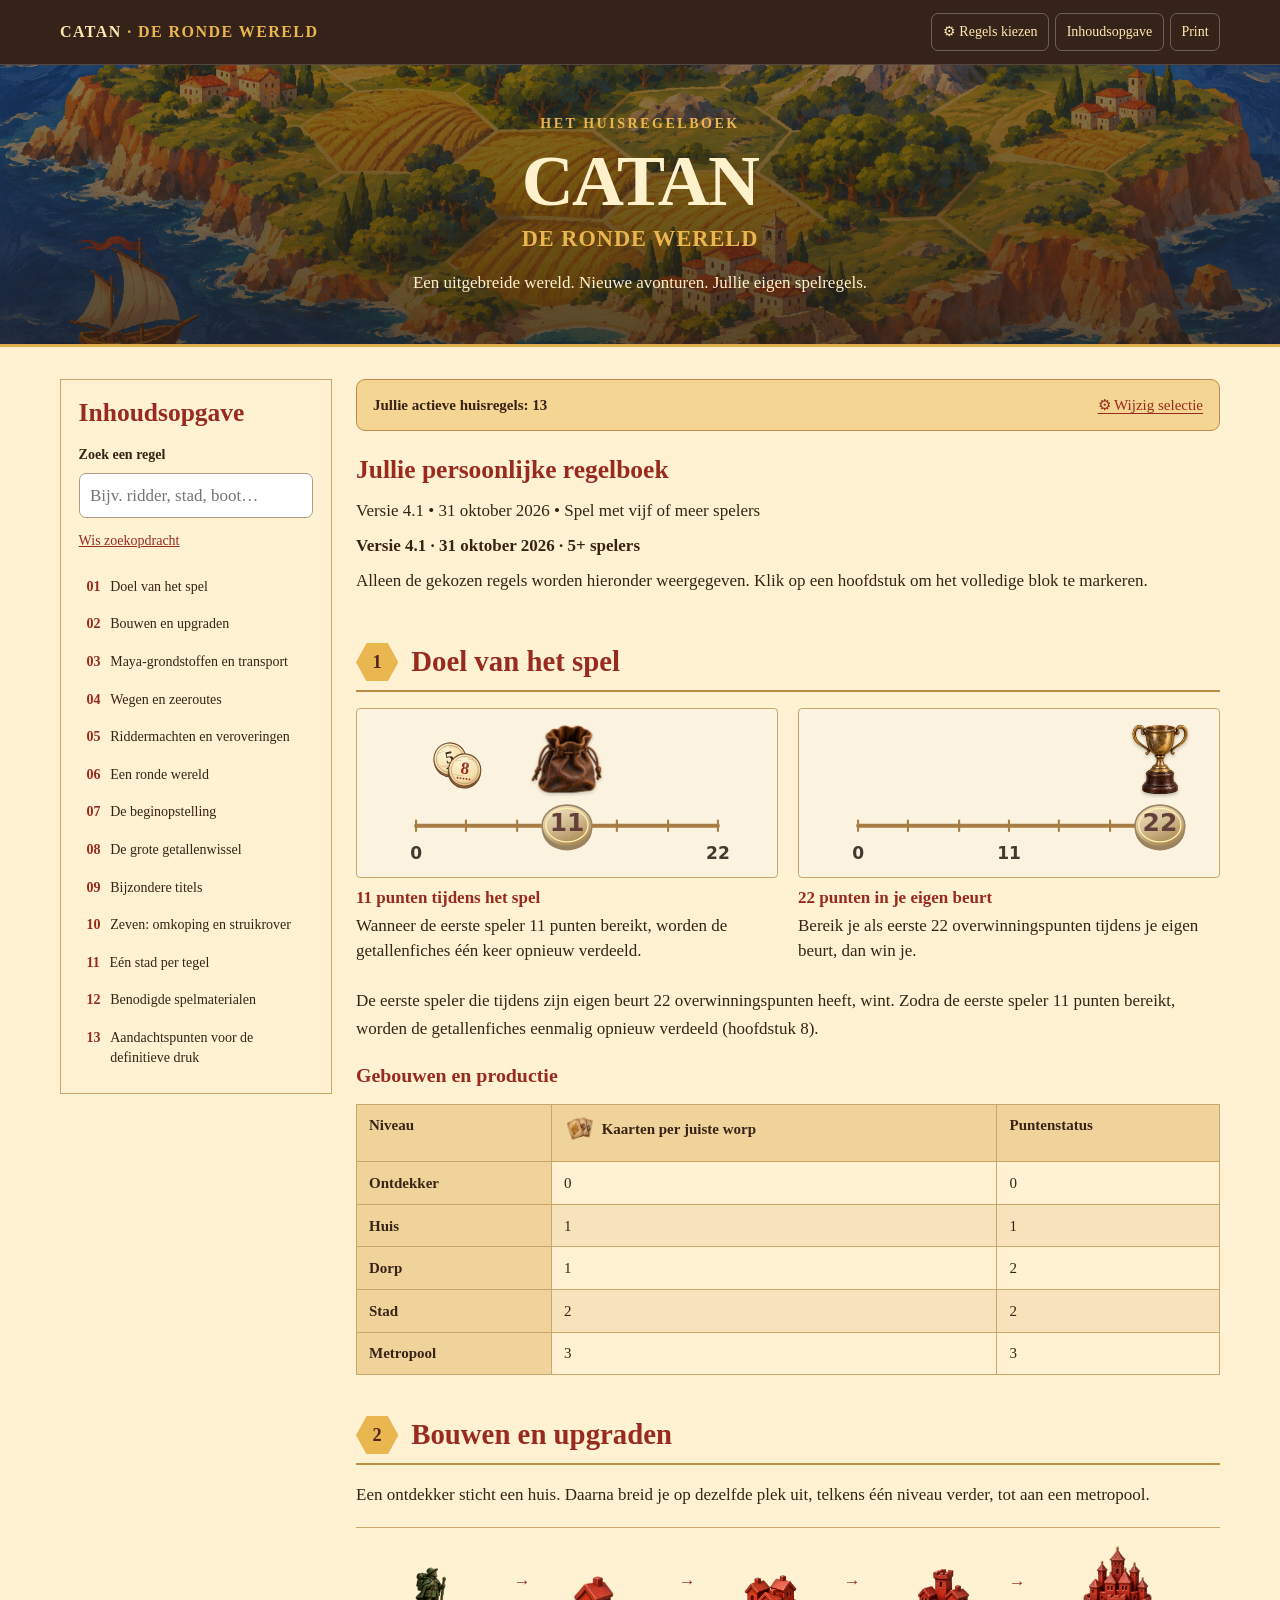
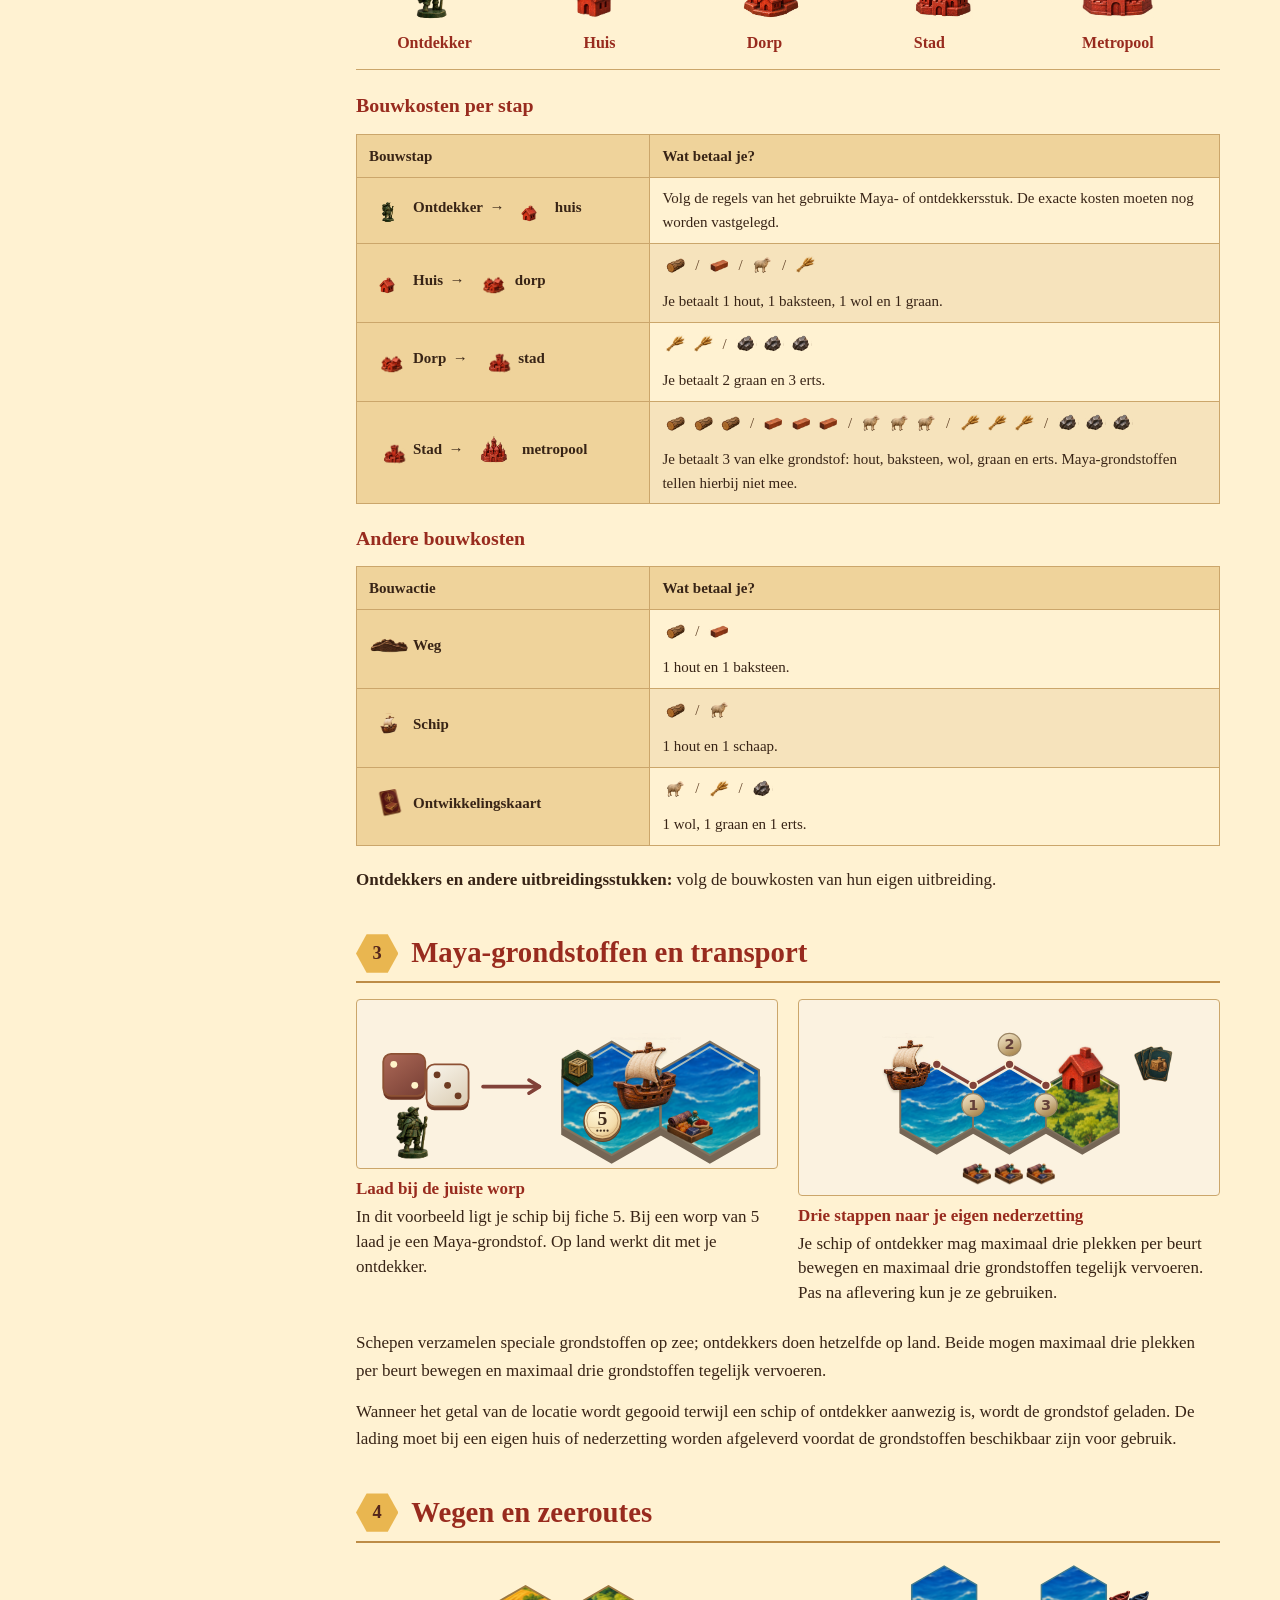
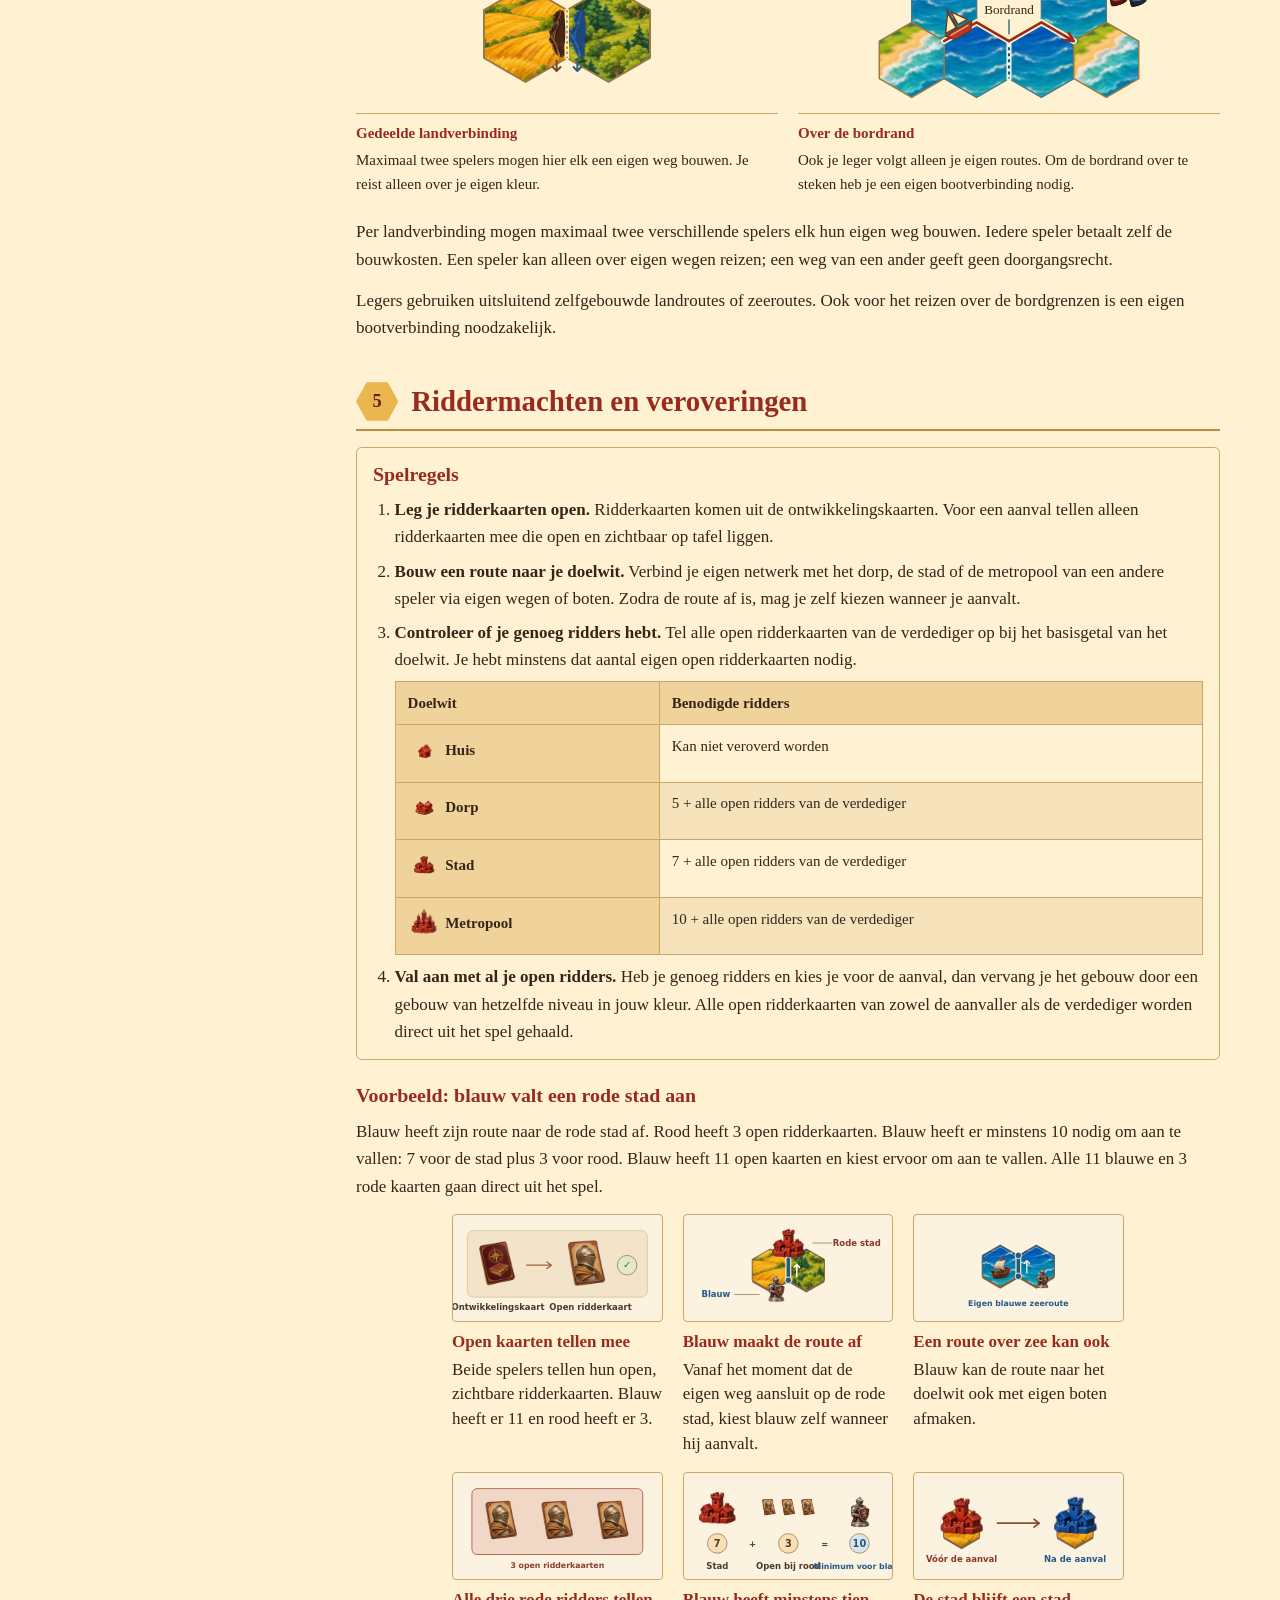
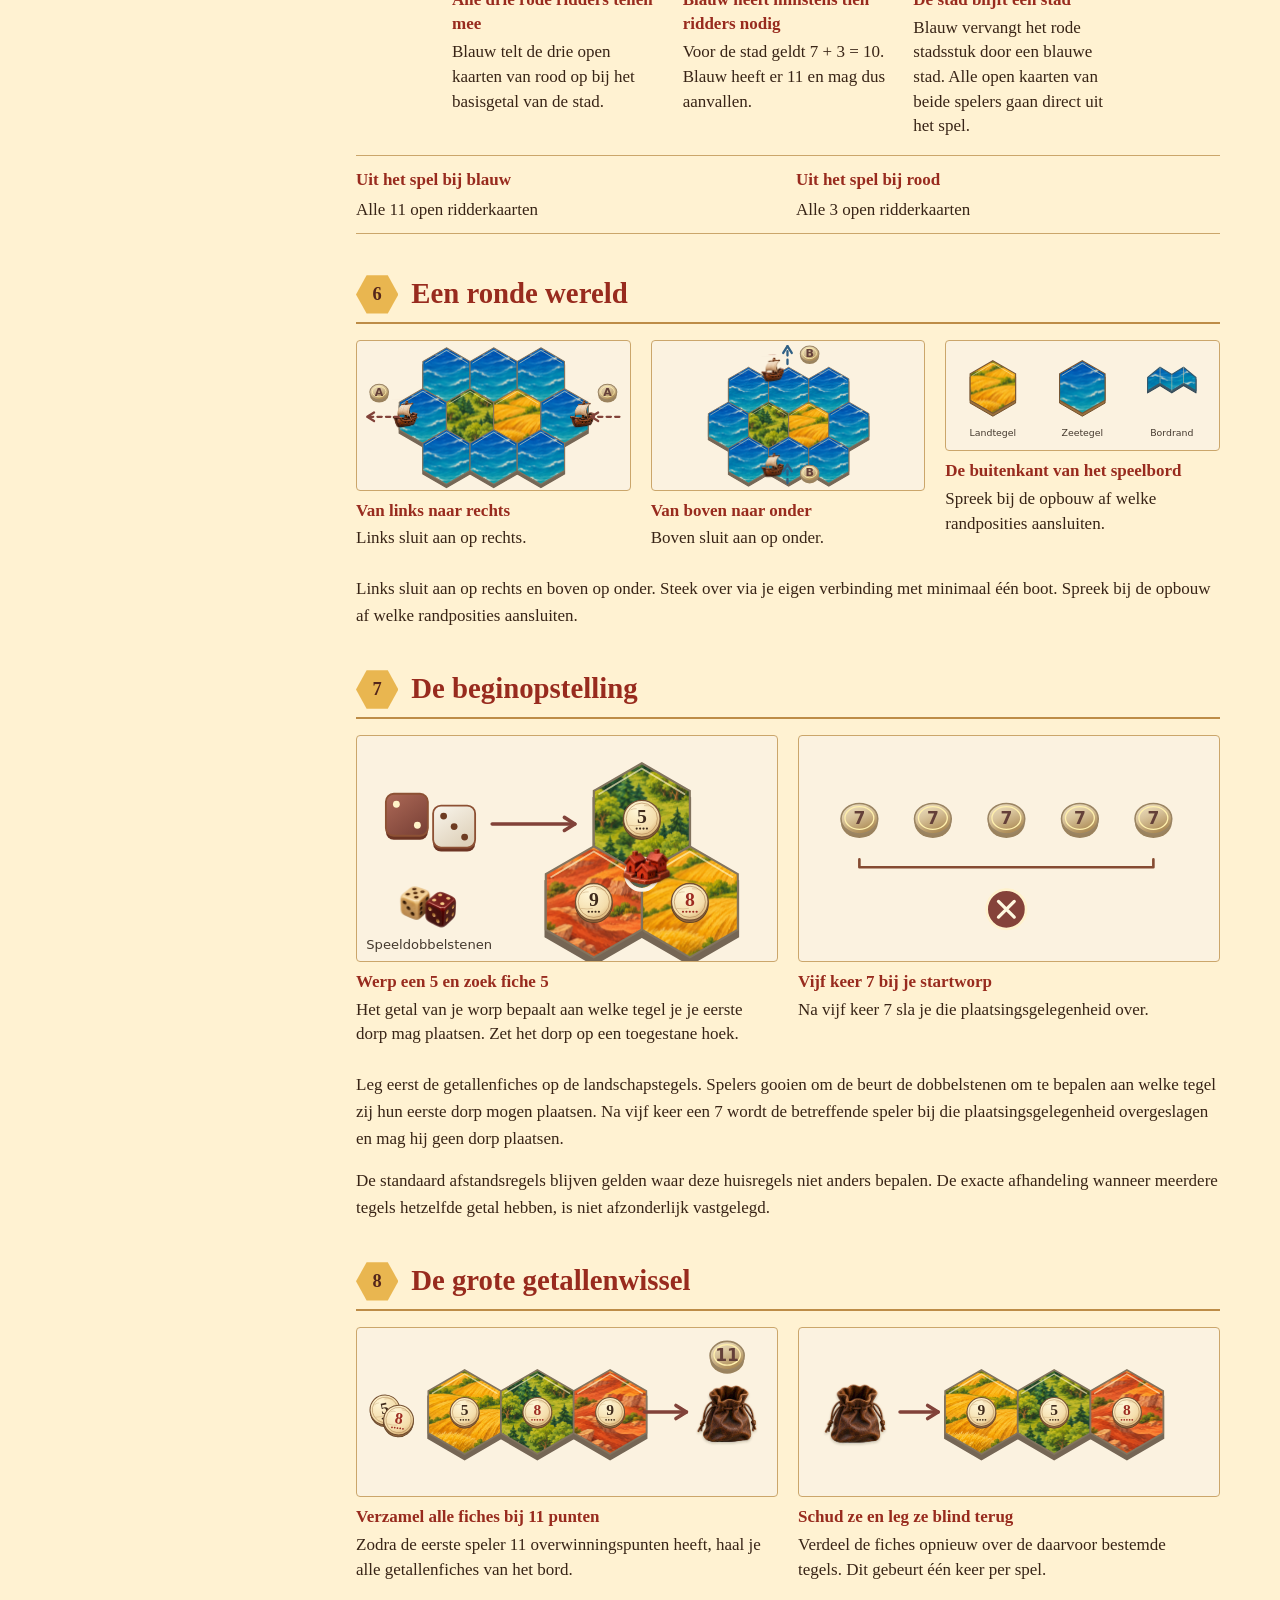
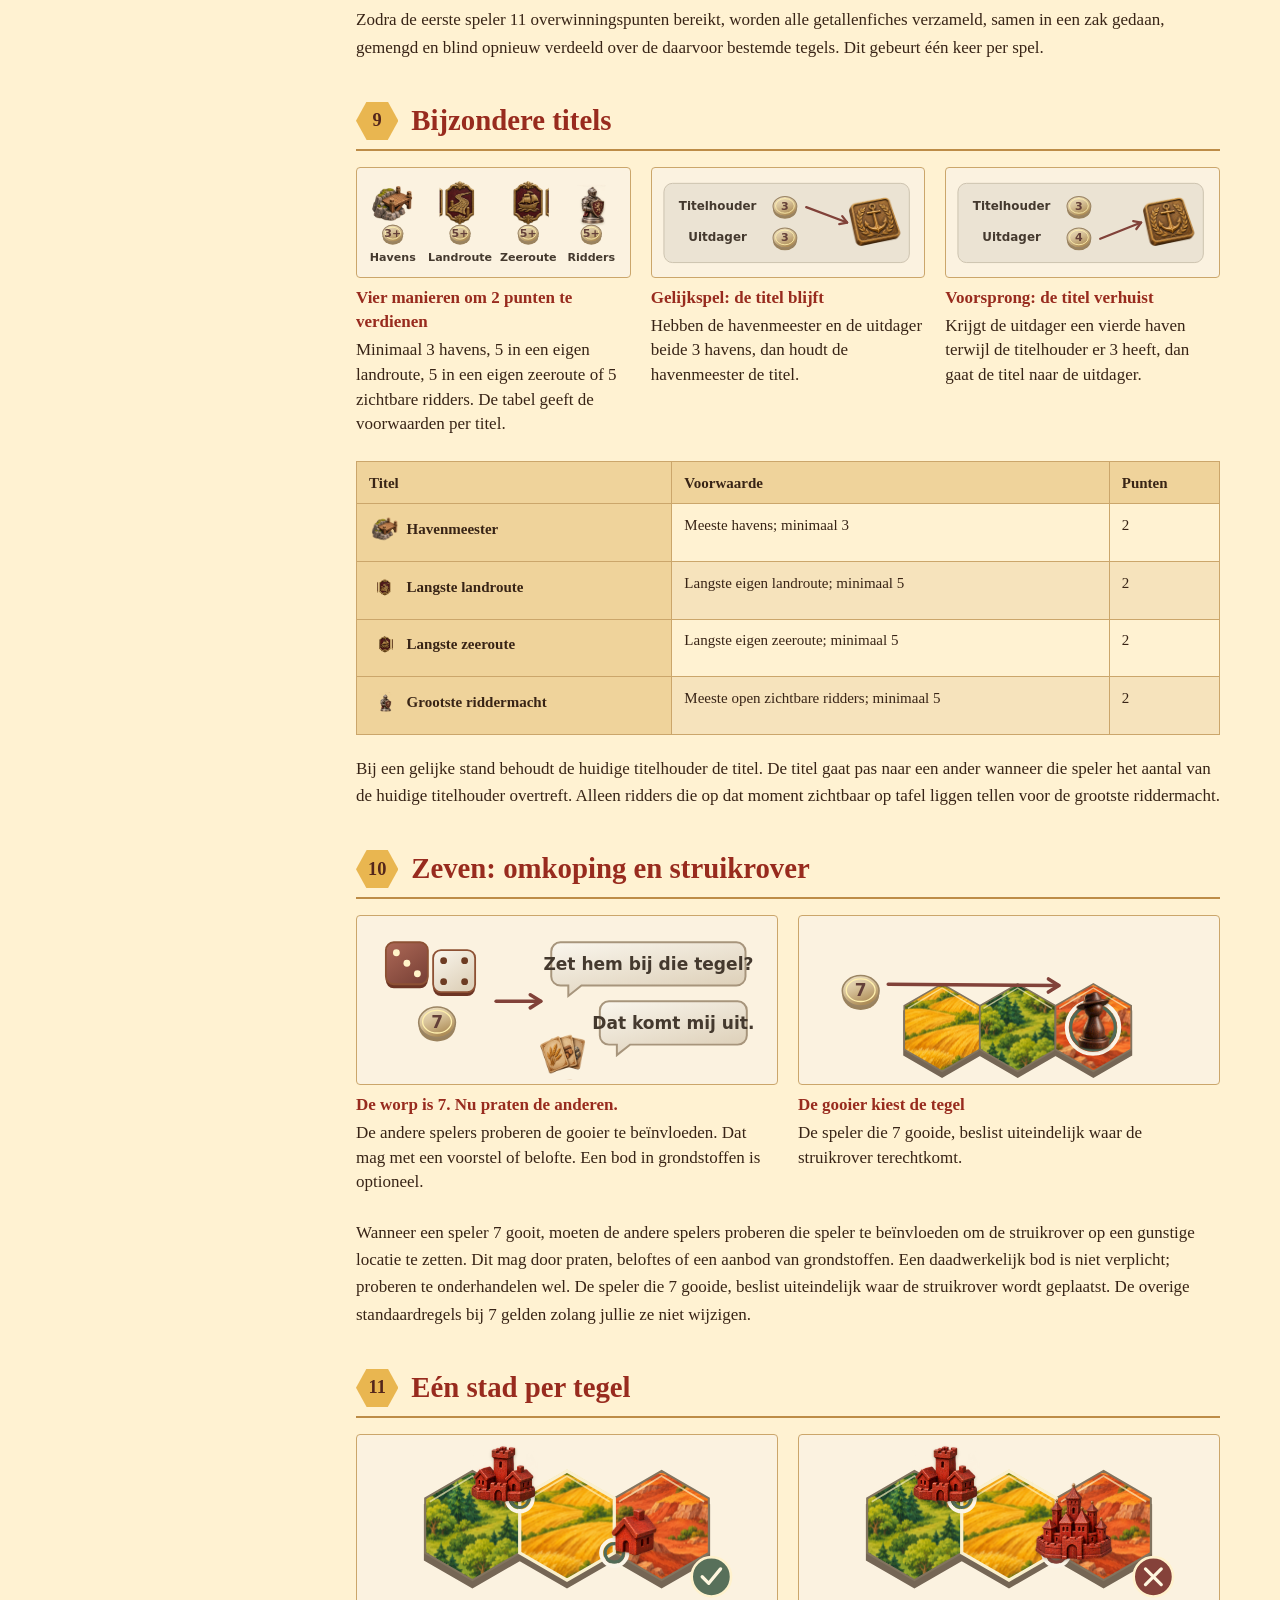
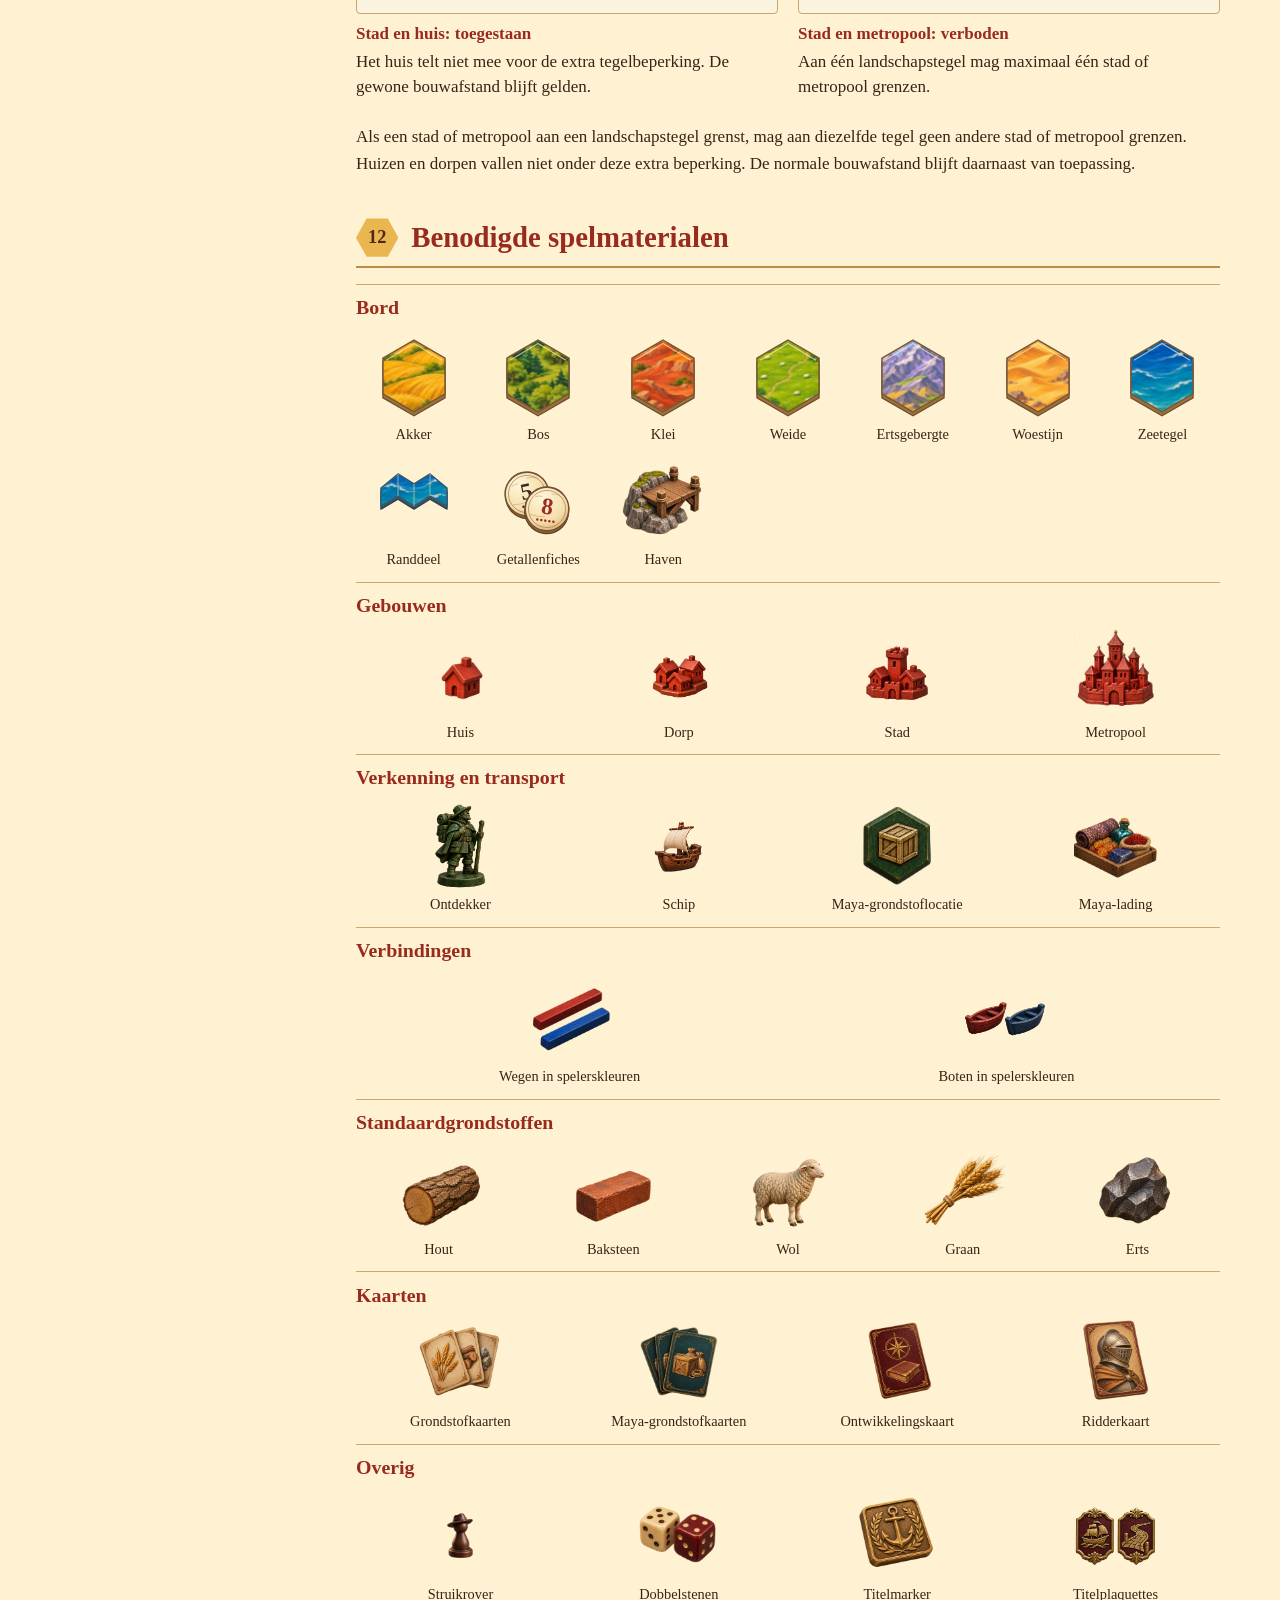
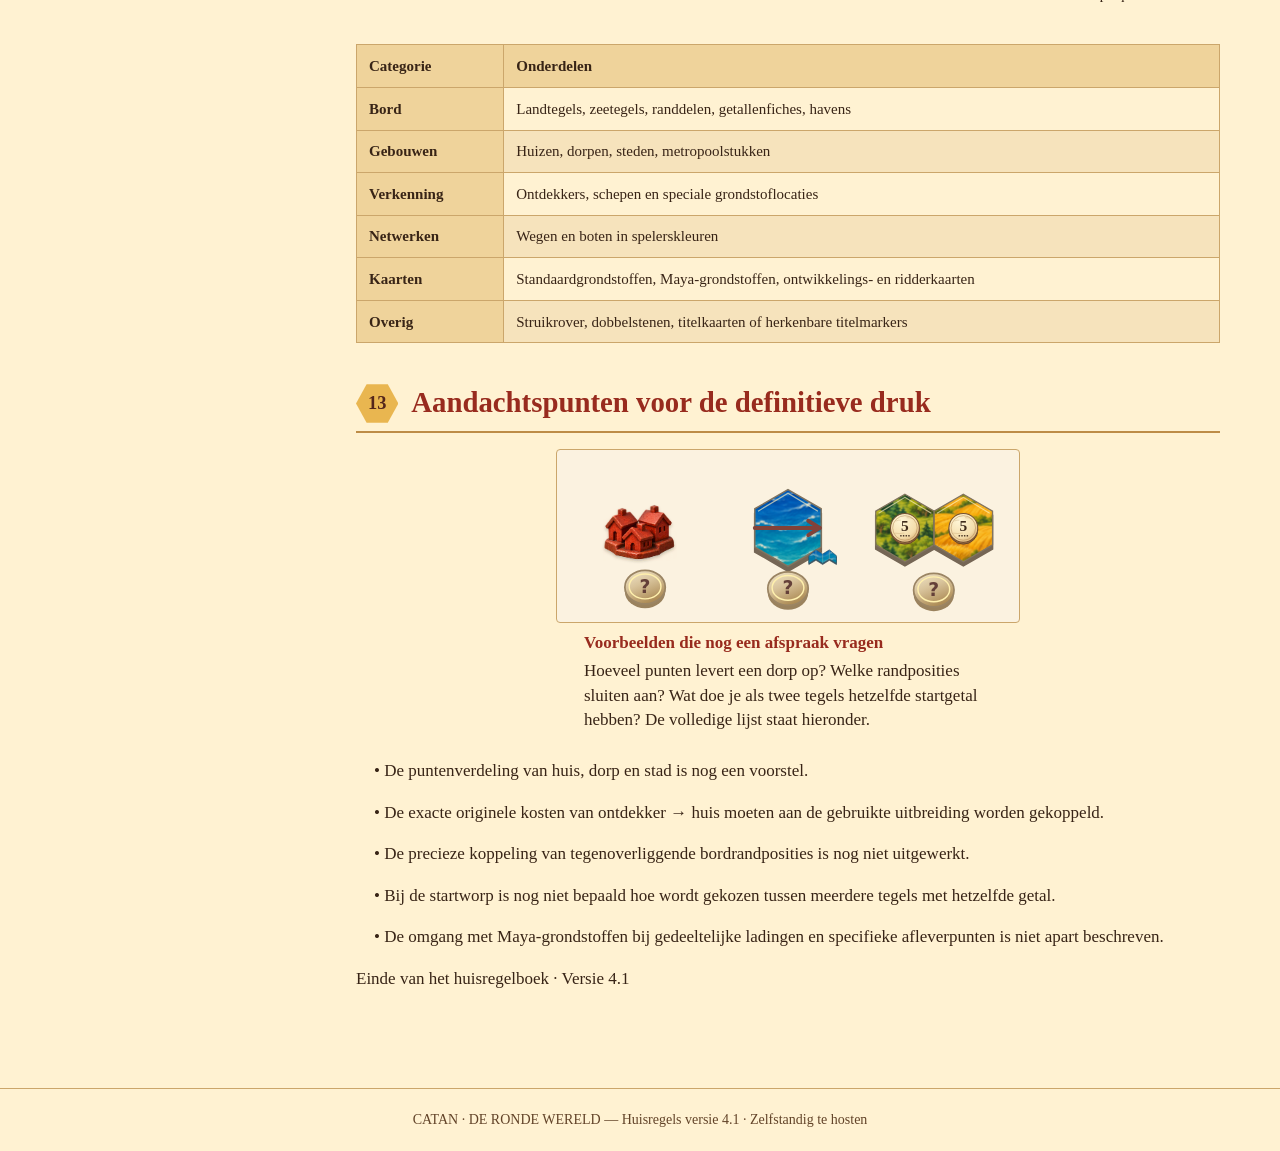
==== commit 6fa3e225: "Align Maya transport route with hex edges" ====
--- a/regels.html
+++ b/regels.html
@@ -188,9 +188,23 @@
     <figcaption><strong>Laad bij de juiste worp</strong>In dit voorbeeld ligt je schip bij fiche 5. Bij een worp van 5 laad je een Maya-grondstof. Op land werkt dit met je ontdekker.</figcaption>
   </figure>
   <figure class="regelvoorbeeld">
-    <svg viewBox="0 0 320 128" role="img" aria-label="Het schip vertrekt links. De drie genummerde stappen eindigen bij de eigen nederzetting. Onder de route staan drie ladingen." xmlns="http://www.w3.org/2000/svg">
-      <g transform="translate(77 71) scale(1)"><use href="#voorbeeld-zeshoek" transform="translate(0 4) scale(1)" fill="#756655" stroke="#756655" stroke-width="1.5"/><use href="#voorbeeld-zeshoek" transform="translate(0 0) scale(1)" fill="url(#voorbeeld-water)" stroke="#82745f" stroke-width="1.2"/><use href="#voorbeeld-tegelrand" transform="translate(0 0) scale(1)" /></g><g transform="translate(132.42 71) scale(1)"><use href="#voorbeeld-zeshoek" transform="translate(0 4) scale(1)" fill="#756655" stroke="#756655" stroke-width="1.5"/><use href="#voorbeeld-zeshoek" transform="translate(0 0) scale(1)" fill="url(#voorbeeld-water)" stroke="#82745f" stroke-width="1.2"/><use href="#voorbeeld-tegelrand" transform="translate(0 0) scale(1)" /></g><g transform="translate(187.84 71) scale(1)"><use href="#voorbeeld-zeshoek" transform="translate(0 4) scale(1)" fill="#756655" stroke="#756655" stroke-width="1.5"/><use href="#voorbeeld-zeshoek" transform="translate(0 0) scale(1)" fill="url(#voorbeeld-water)" stroke="#82745f" stroke-width="1.2"/><use href="#voorbeeld-tegelrand" transform="translate(0 0) scale(1)" /></g><g transform="translate(243.26 71) scale(1)"><use href="#voorbeeld-zeshoek" transform="translate(0 4) scale(1)" fill="#756655" stroke="#756655" stroke-width="1.5"/><use href="#voorbeeld-zeshoek" transform="translate(0 0) scale(1)" fill="url(#voorbeeld-bos)" stroke="#82745f" stroke-width="1.2"/><use href="#voorbeeld-tegelrand" transform="translate(0 0) scale(1)" /></g><path d="M77 71H243.26" fill="none" stroke="#f6f0e1" stroke-width="7" stroke-linecap="round" stroke-linejoin="round" /><path d="M77 71L243.26 71" fill="none" stroke="#814239" stroke-width="2.7" stroke-linecap="round" stroke-linejoin="round" /><g transform="translate(243.26 71) rotate(0)"><path d="M-8-5 0 0l-8 5" fill="none" stroke="#814239" stroke-width="2.7" stroke-linecap="round" stroke-linejoin="round" /></g><ellipse cx="132.42" cy="74" rx="10" ry="8.299999999999999" fill="#9a825d"/><ellipse cx="132.42" cy="71" rx="10" ry="8.299999999999999" fill="url(#voorbeeld-goud)" stroke="#9b8564" stroke-width="1.2"/><ellipse cx="132.42" cy="70.5" rx="7" ry="5.299999999999999" fill="none" stroke="#fff0ad" stroke-width="1"/><text x="132.42" y="75" text-anchor="middle" font-family="system-ui, sans-serif" font-weight="600" font-size="13" fill="#644039">1</text><ellipse cx="187.84" cy="74" rx="10" ry="8.299999999999999" fill="#9a825d"/><ellipse cx="187.84" cy="71" rx="10" ry="8.299999999999999" fill="url(#voorbeeld-goud)" stroke="#9b8564" stroke-width="1.2"/><ellipse cx="187.84" cy="70.5" rx="7" ry="5.299999999999999" fill="none" stroke="#fff0ad" stroke-width="1"/><text x="187.84" y="75" text-anchor="middle" font-family="system-ui, sans-serif" font-weight="600" font-size="13" fill="#644039">2</text><ellipse cx="243.26" cy="74" rx="10" ry="8.299999999999999" fill="#9a825d"/><ellipse cx="243.26" cy="71" rx="10" ry="8.299999999999999" fill="url(#voorbeeld-goud)" stroke="#9b8564" stroke-width="1.2"/><ellipse cx="243.26" cy="70.5" rx="7" ry="5.299999999999999" fill="none" stroke="#fff0ad" stroke-width="1"/><text x="243.26" y="75" text-anchor="middle" font-family="system-ui, sans-serif" font-weight="600" font-size="13" fill="#644039">3</text><use href="#boek-boot" transform="translate(77 49) scale(0.76)" filter="url(#voorbeeld-schaduw)"/><use href="#boek-huis" transform="translate(243.26 46) scale(0.83)" filter="url(#voorbeeld-schaduw)"/><use href="#grondstof-lading" transform="translate(135.7 112) scale(.26)"/><use href="#grondstof-lading" transform="translate(160 112) scale(.26)"/><use href="#grondstof-lading" transform="translate(184.3 112) scale(.26)"/>
-    <use href="#kaart-maya" transform="translate(290 52) scale(0.38)"/>
+    <svg viewBox="0 0 320 148" role="img" aria-label="Het schip vertrekt links en volgt drie tegelranden van hoekpunt naar hoekpunt. De derde stap eindigt bij de hoek van de eigen nederzetting. Onder het bord staan drie ladingen." xmlns="http://www.w3.org/2000/svg">
+      <g transform="translate(105 81)"><use href="#voorbeeld-zeshoek" transform="translate(0 4)" fill="#756655" stroke="#756655" stroke-width="1.5"/><use href="#voorbeeld-zeshoek" fill="url(#voorbeeld-water)" stroke="#82745f" stroke-width="1.2"/><use href="#voorbeeld-tegelrand"/></g><g transform="translate(160.42 81)"><use href="#voorbeeld-zeshoek" transform="translate(0 4)" fill="#756655" stroke="#756655" stroke-width="1.5"/><use href="#voorbeeld-zeshoek" fill="url(#voorbeeld-water)" stroke="#82745f" stroke-width="1.2"/><use href="#voorbeeld-tegelrand"/></g><g transform="translate(215.84 81)"><use href="#voorbeeld-zeshoek" transform="translate(0 4)" fill="#756655" stroke="#756655" stroke-width="1.5"/><use href="#voorbeeld-zeshoek" fill="url(#voorbeeld-bos)" stroke="#82745f" stroke-width="1.2"/><use href="#voorbeeld-tegelrand"/></g>
+      <use href="#boek-boot" transform="translate(83 49) scale(.76)" filter="url(#voorbeeld-schaduw)"/>
+      <use href="#boek-huis" transform="translate(213 50) scale(.83)" filter="url(#voorbeeld-schaduw)"/>
+      <path d="M105 49L132.71 65L160.42 49L188.13 65" fill="none" stroke="#f6f0e1" stroke-width="6" stroke-linecap="round" stroke-linejoin="round"/>
+      <path d="M105 49L132.71 65L160.42 49L188.13 65" fill="none" stroke="#814239" stroke-width="2.6" stroke-linecap="round" stroke-linejoin="round"/>
+      <circle cx="105" cy="49" r="3.4" fill="#814239" stroke="#fff3d6" stroke-width="1.2"/>
+      <circle cx="132.71" cy="65" r="3.4" fill="#814239" stroke="#fff3d6" stroke-width="1.2"/>
+      <circle cx="160.42" cy="49" r="3.4" fill="#814239" stroke="#fff3d6" stroke-width="1.2"/>
+      <circle cx="188.13" cy="65" r="3.4" fill="#814239" stroke="#fff3d6" stroke-width="1.2"/>
+      <circle cx="132.71" cy="80" r="8.6" fill="url(#voorbeeld-goud)" stroke="#9b8564" stroke-width="1"/><text x="132.71" y="83.6" text-anchor="middle" font-family="system-ui, sans-serif" font-weight="650" font-size="11" fill="#644039">1</text>
+      <circle cx="160.42" cy="34" r="8.6" fill="url(#voorbeeld-goud)" stroke="#9b8564" stroke-width="1"/><text x="160.42" y="37.6" text-anchor="middle" font-family="system-ui, sans-serif" font-weight="650" font-size="11" fill="#644039">2</text>
+      <circle cx="188.13" cy="80" r="8.6" fill="url(#voorbeeld-goud)" stroke="#9b8564" stroke-width="1"/><text x="188.13" y="83.6" text-anchor="middle" font-family="system-ui, sans-serif" font-weight="650" font-size="11" fill="#644039">3</text>
+      <use href="#grondstof-lading" transform="translate(135.7 132) scale(.26)"/>
+      <use href="#grondstof-lading" transform="translate(160 132) scale(.26)"/>
+      <use href="#grondstof-lading" transform="translate(184.3 132) scale(.26)"/>
+      <use href="#kaart-maya" transform="translate(270 49) scale(.38)"/>
     </svg>
     <figcaption><strong>Drie stappen naar je eigen nederzetting</strong>Je schip of ontdekker mag maximaal drie plekken per beurt bewegen en maximaal drie grondstoffen tegelijk vervoeren. Pas na aflevering kun je ze gebruiken.</figcaption>
   </figure>
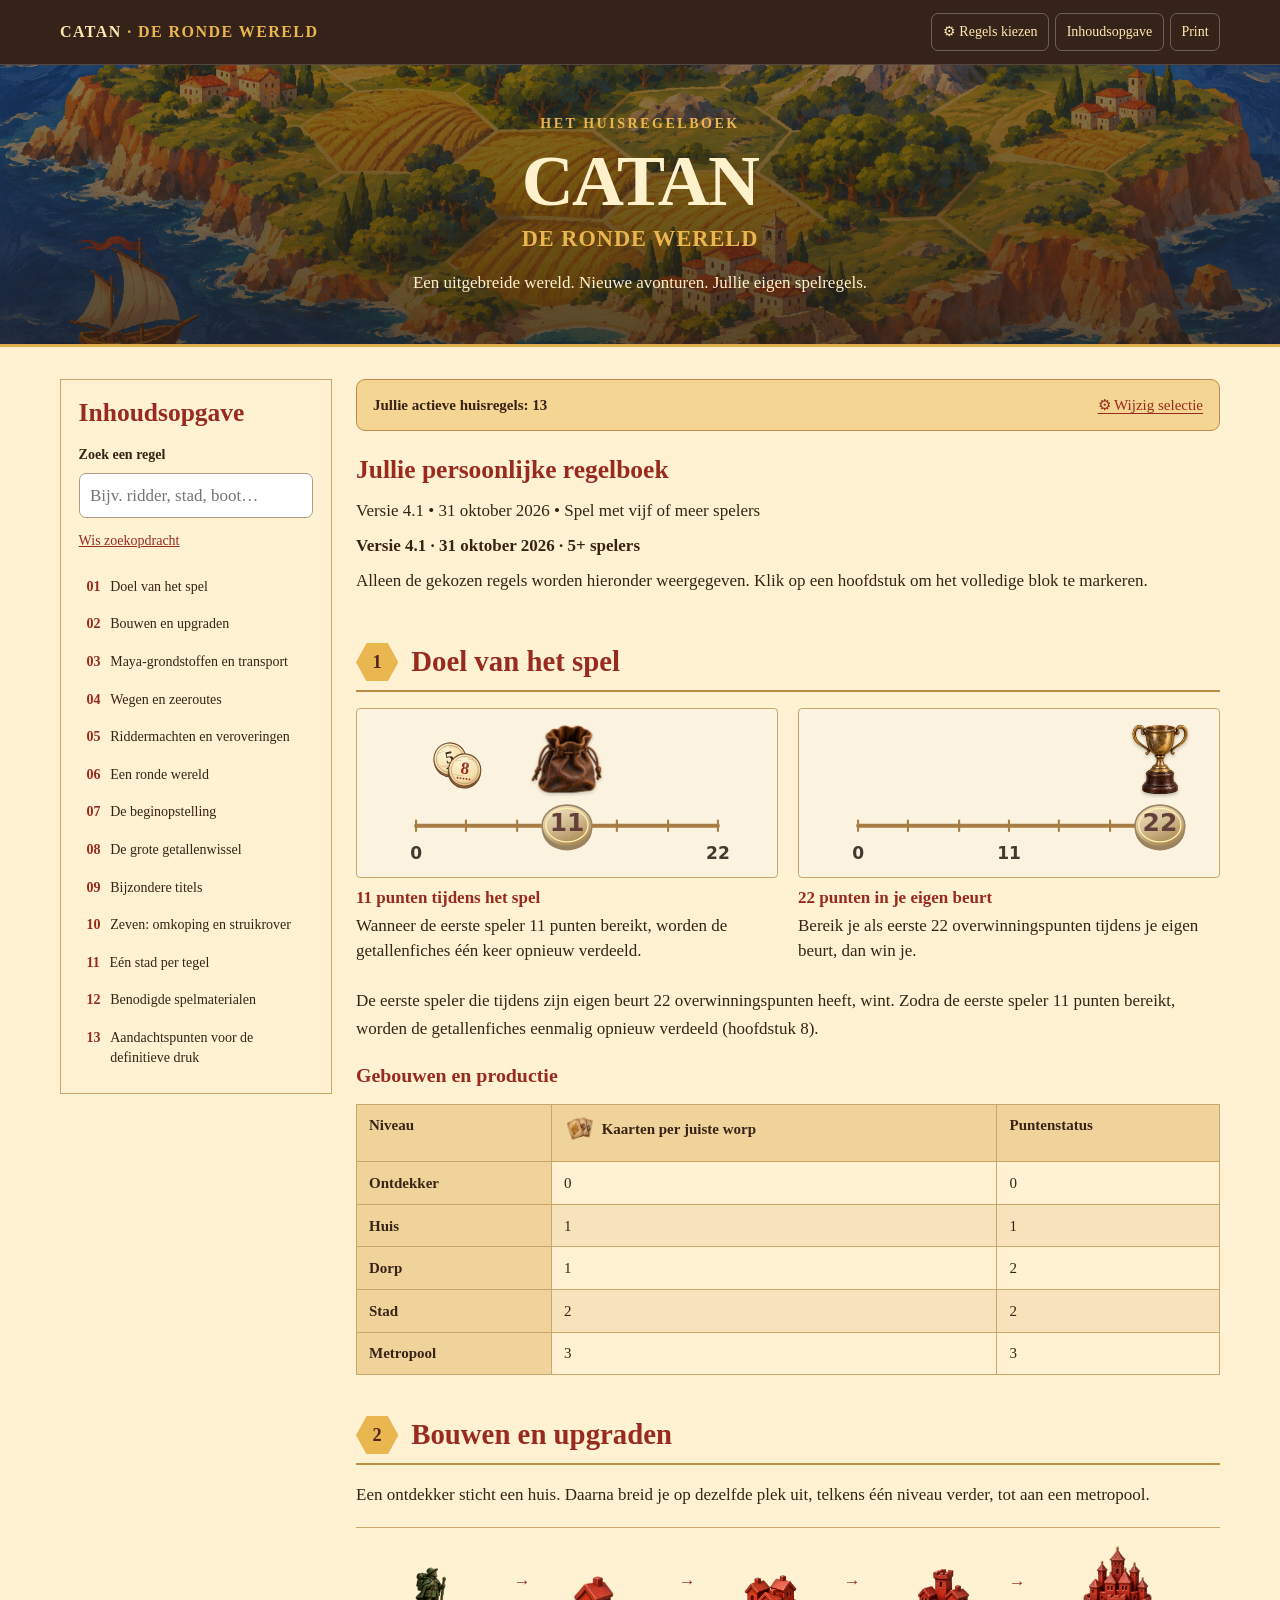
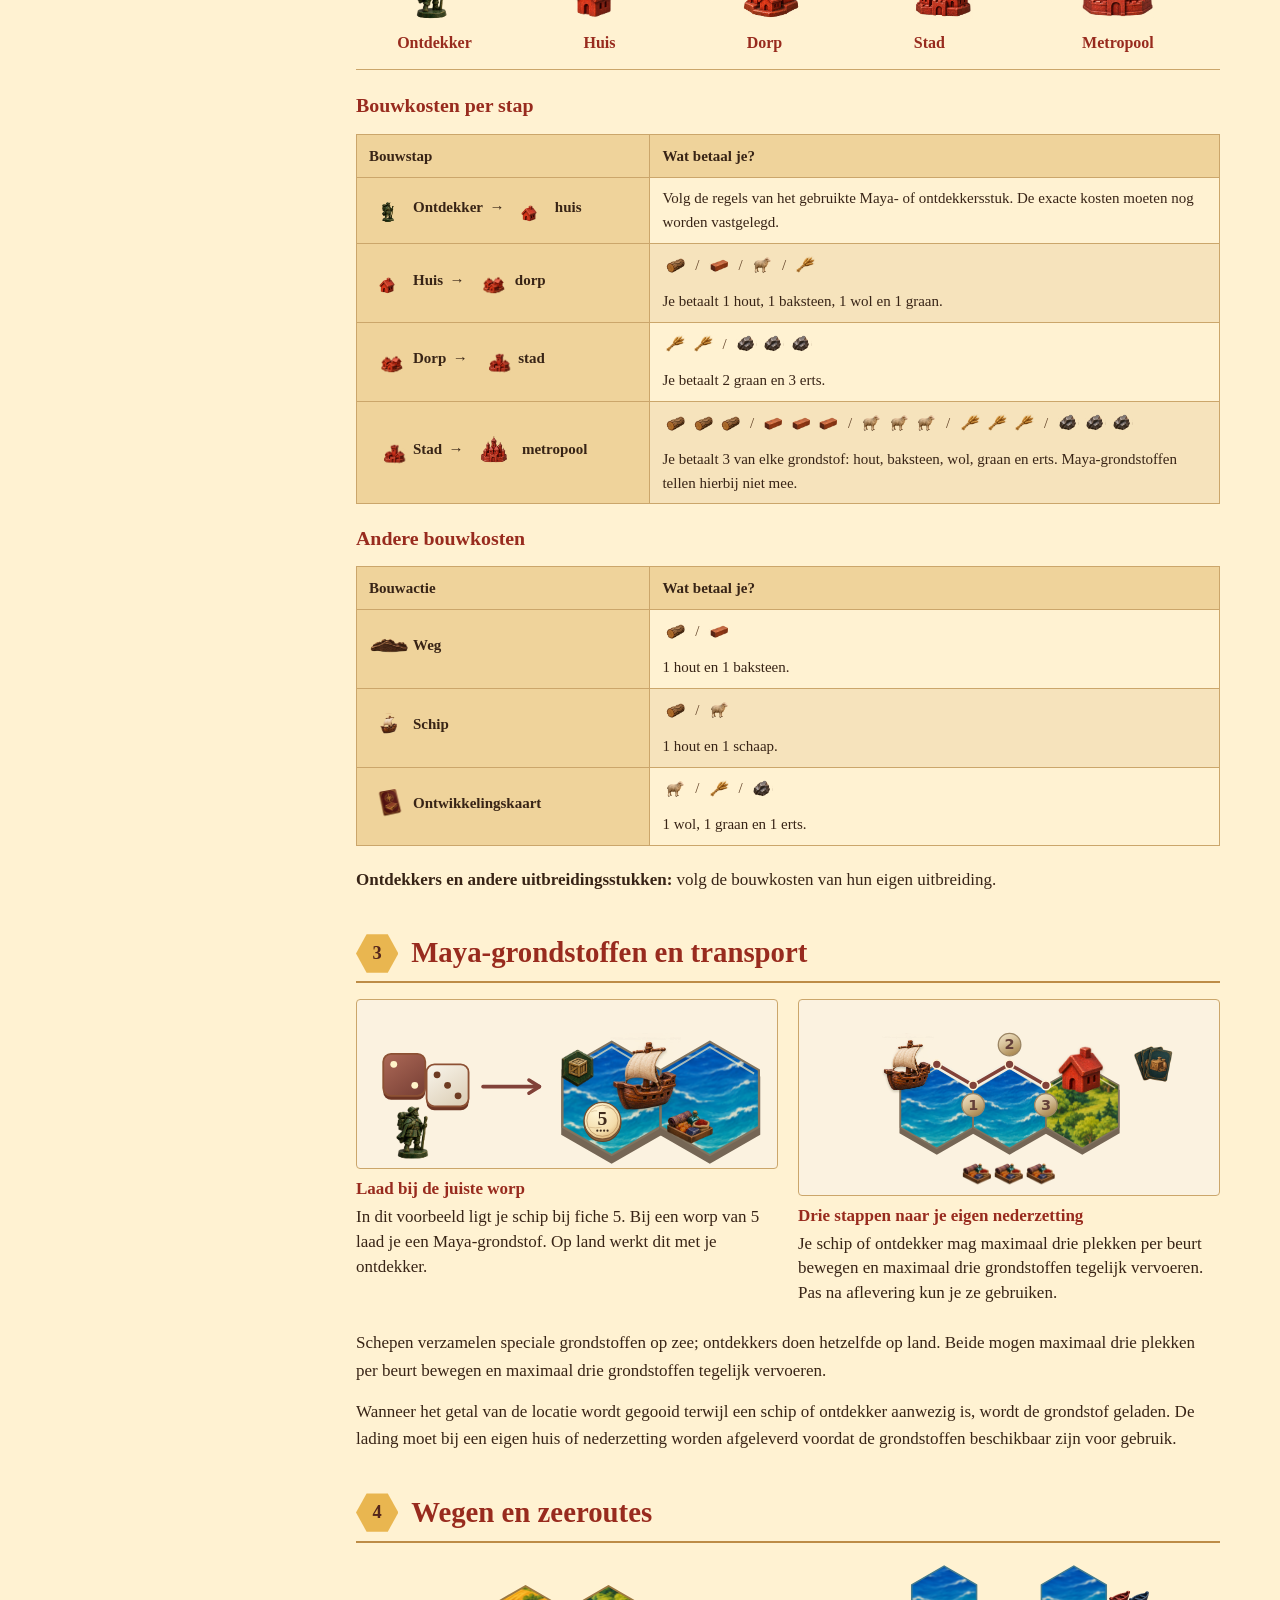
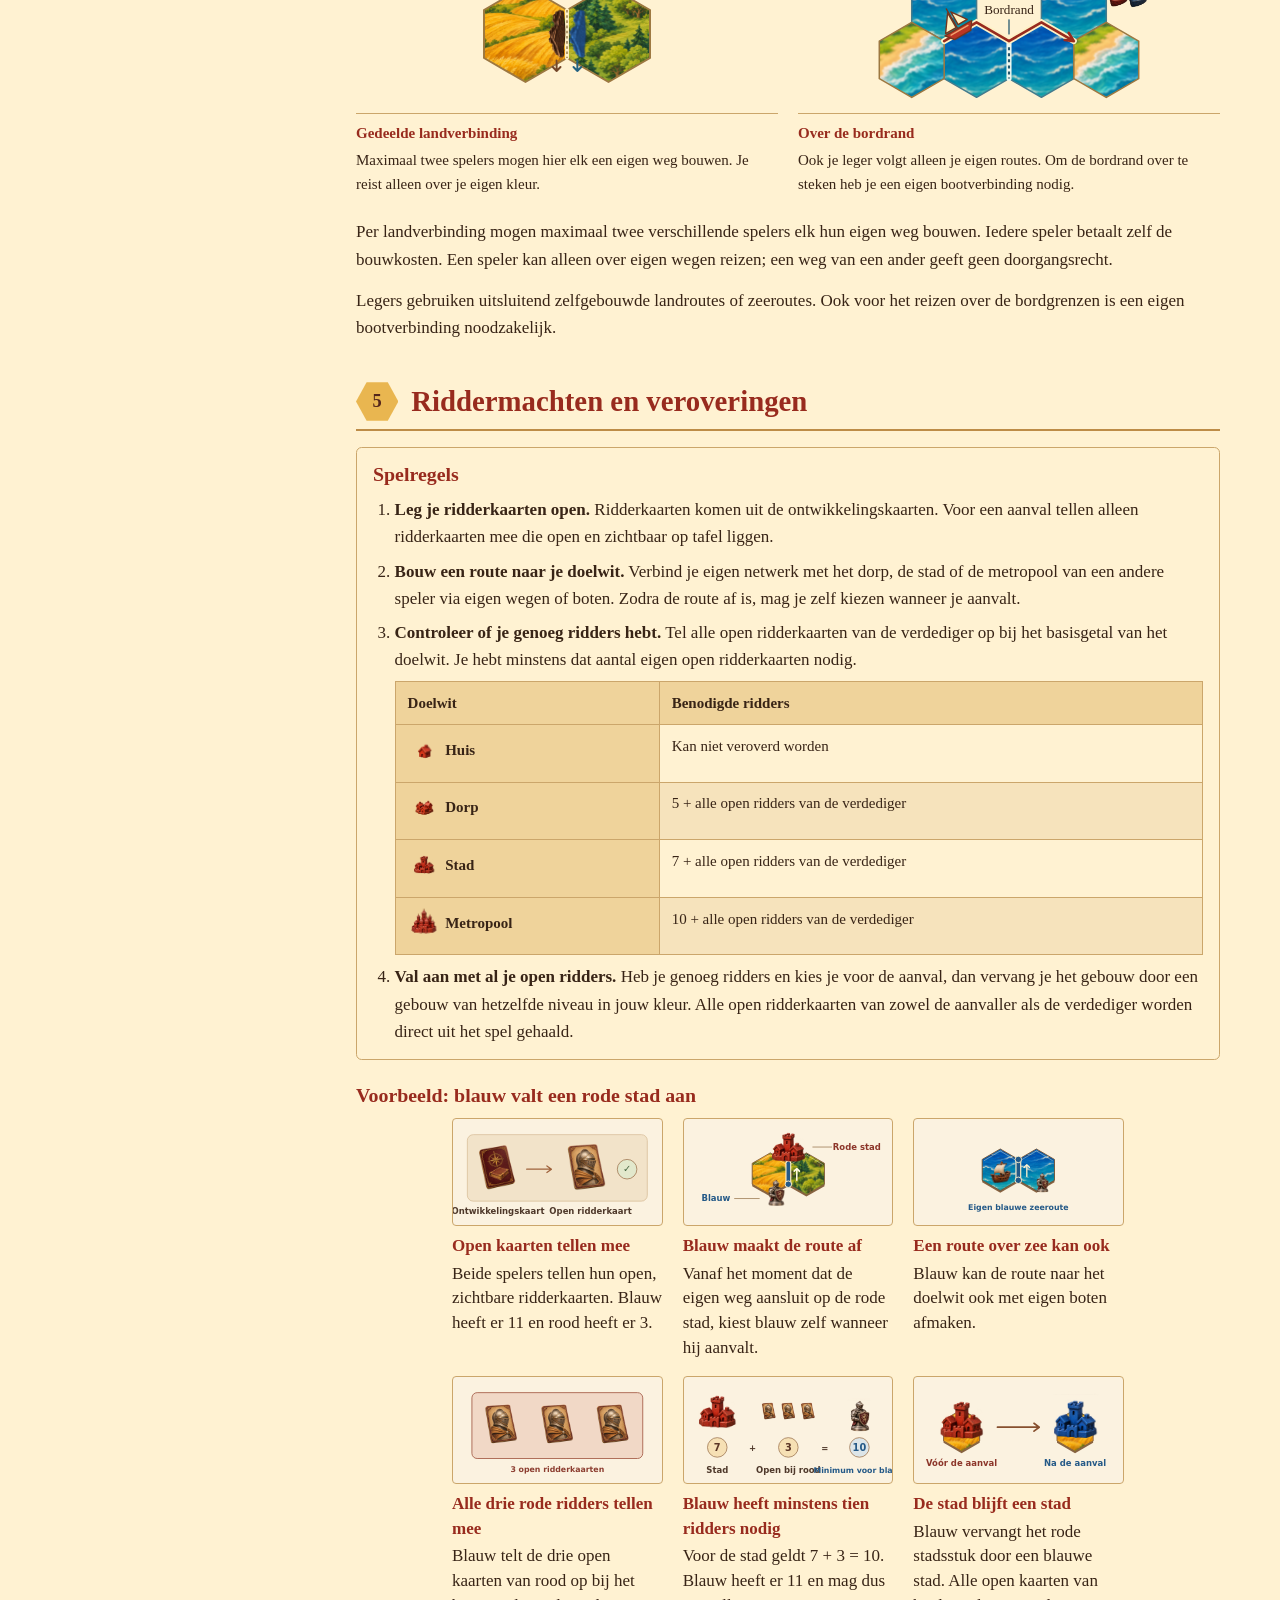
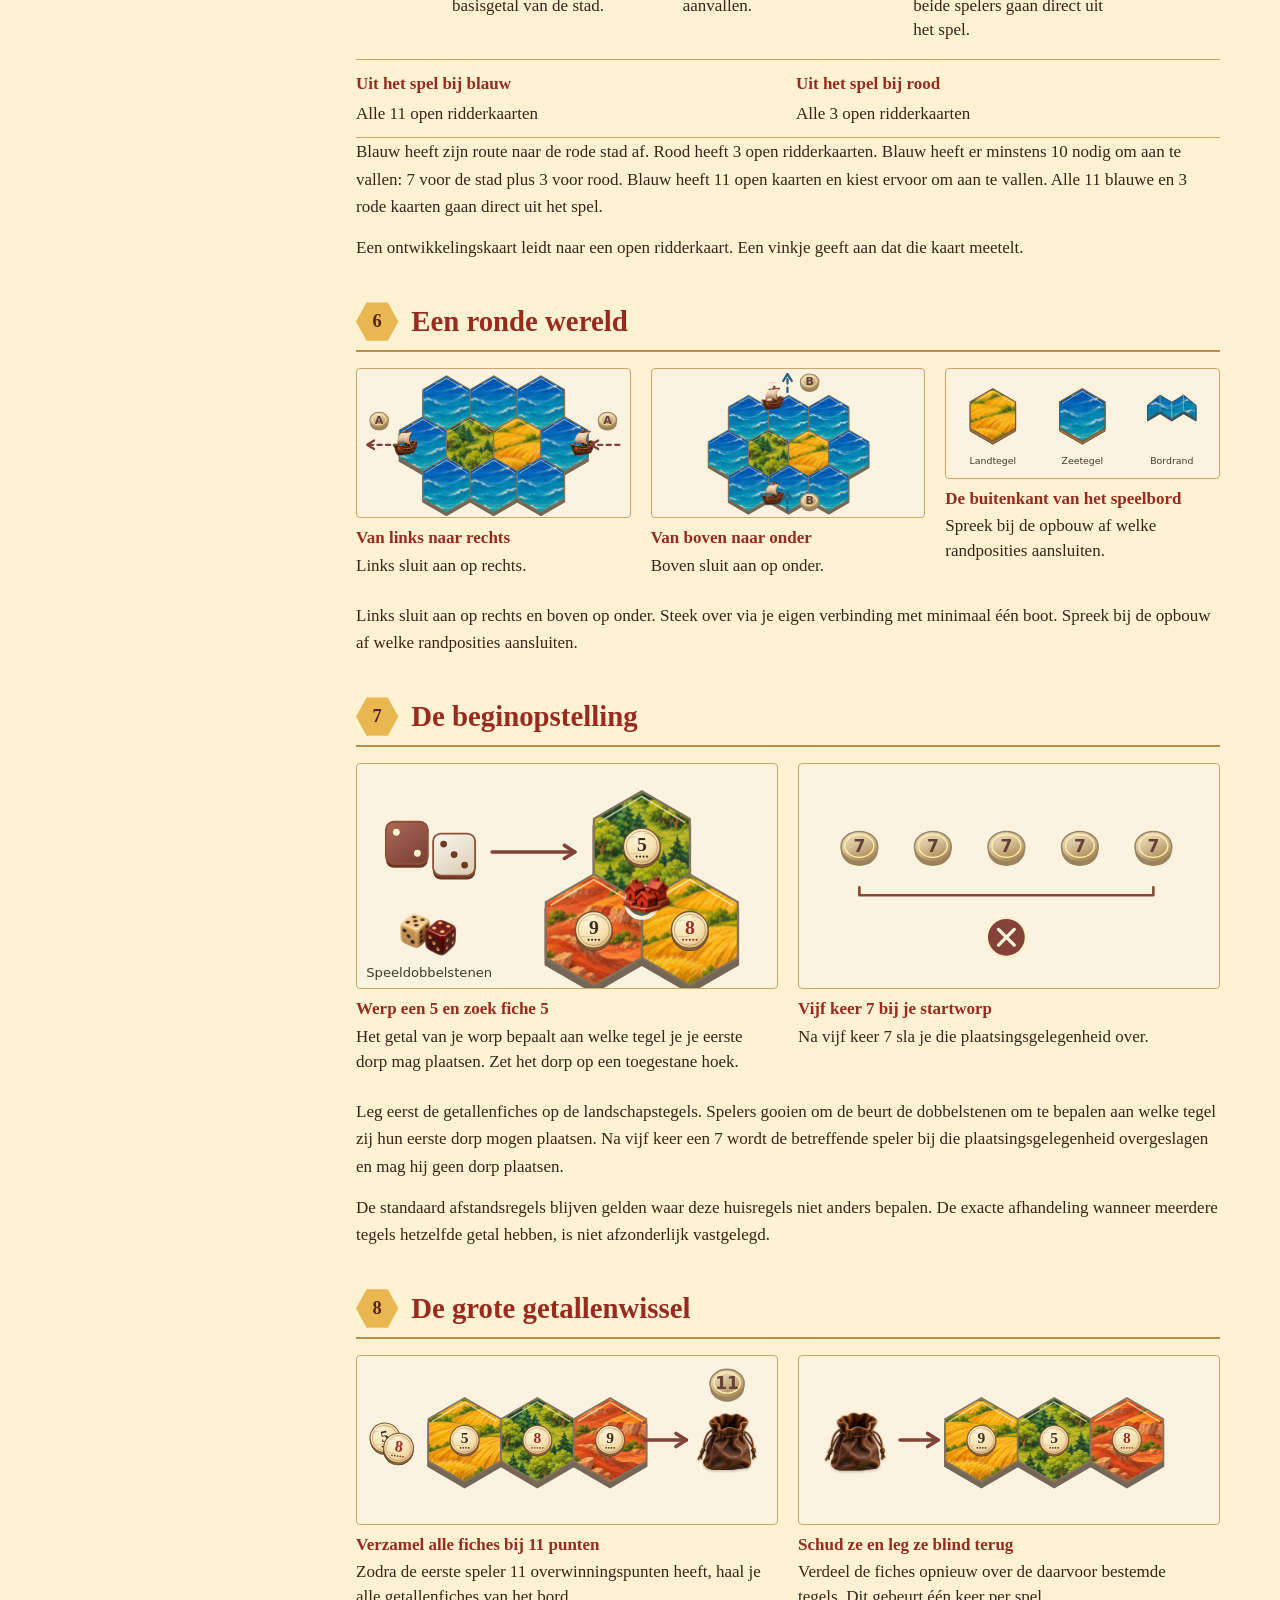
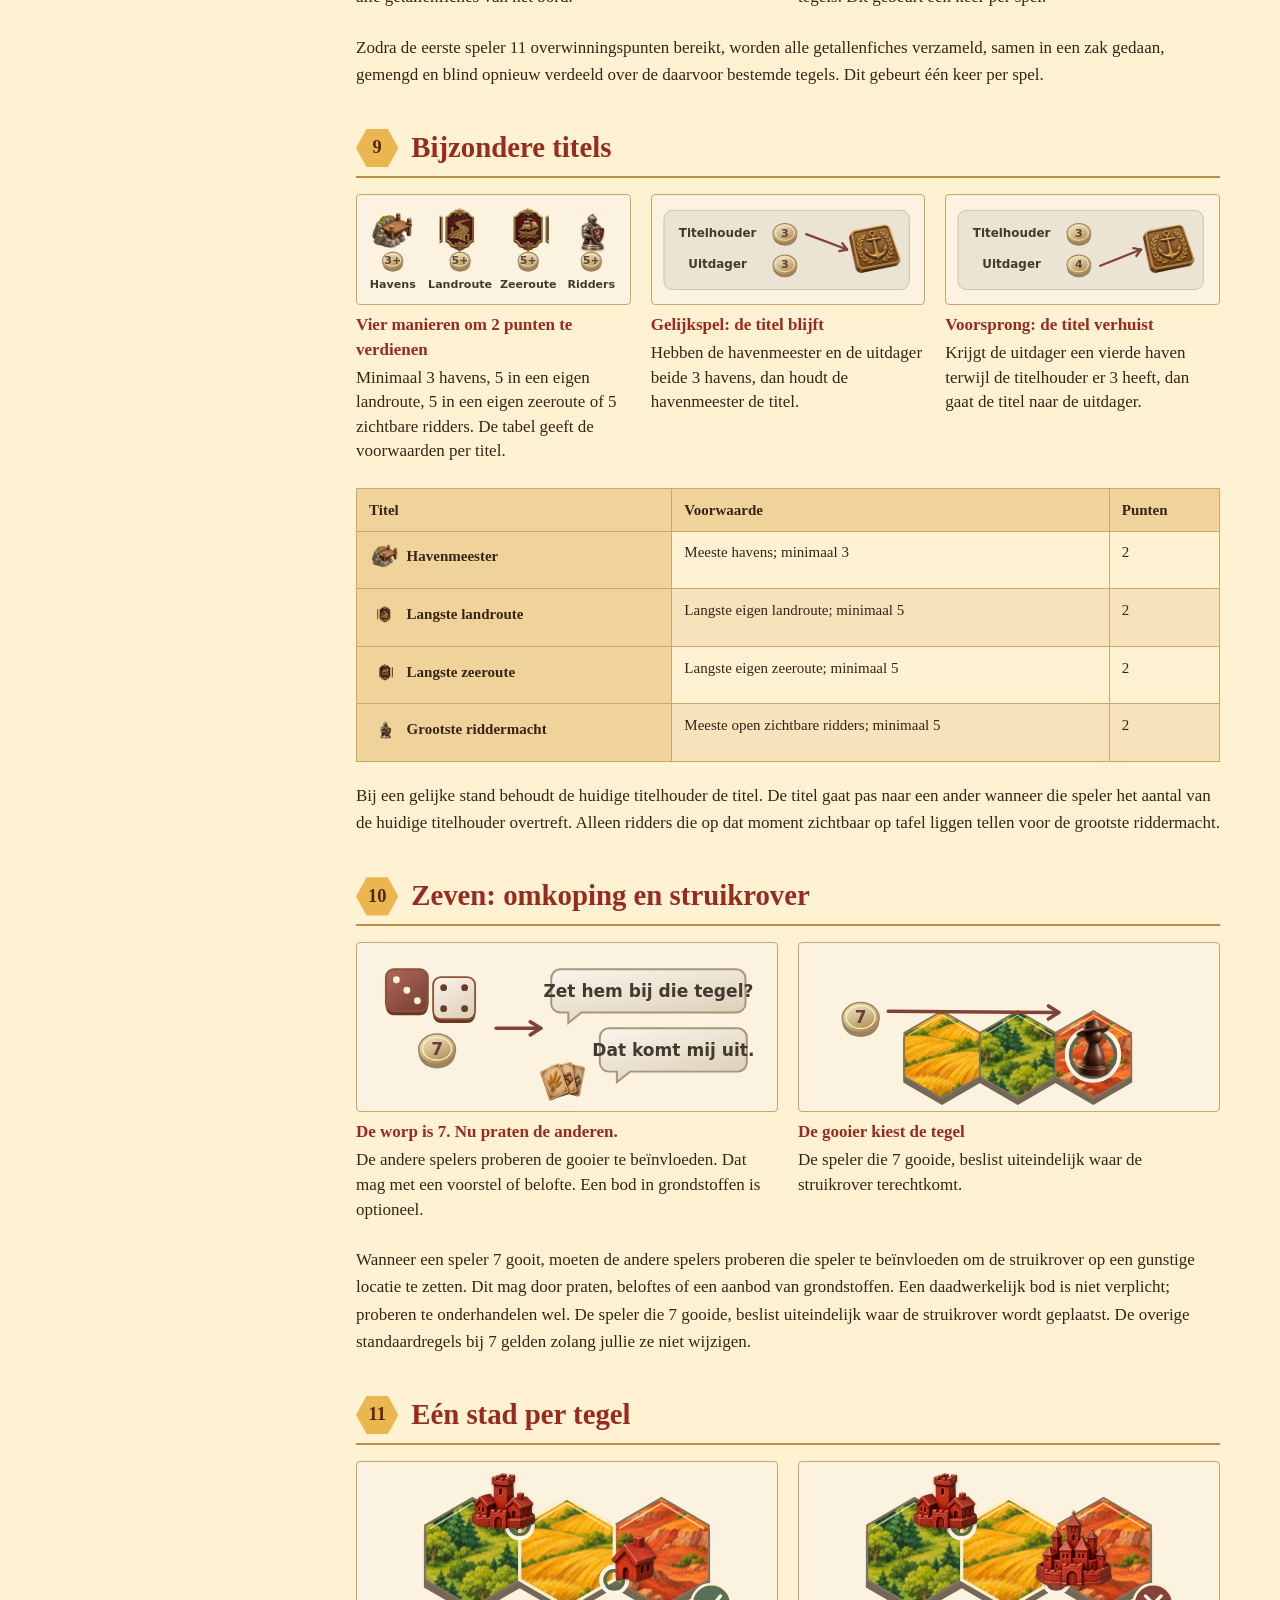
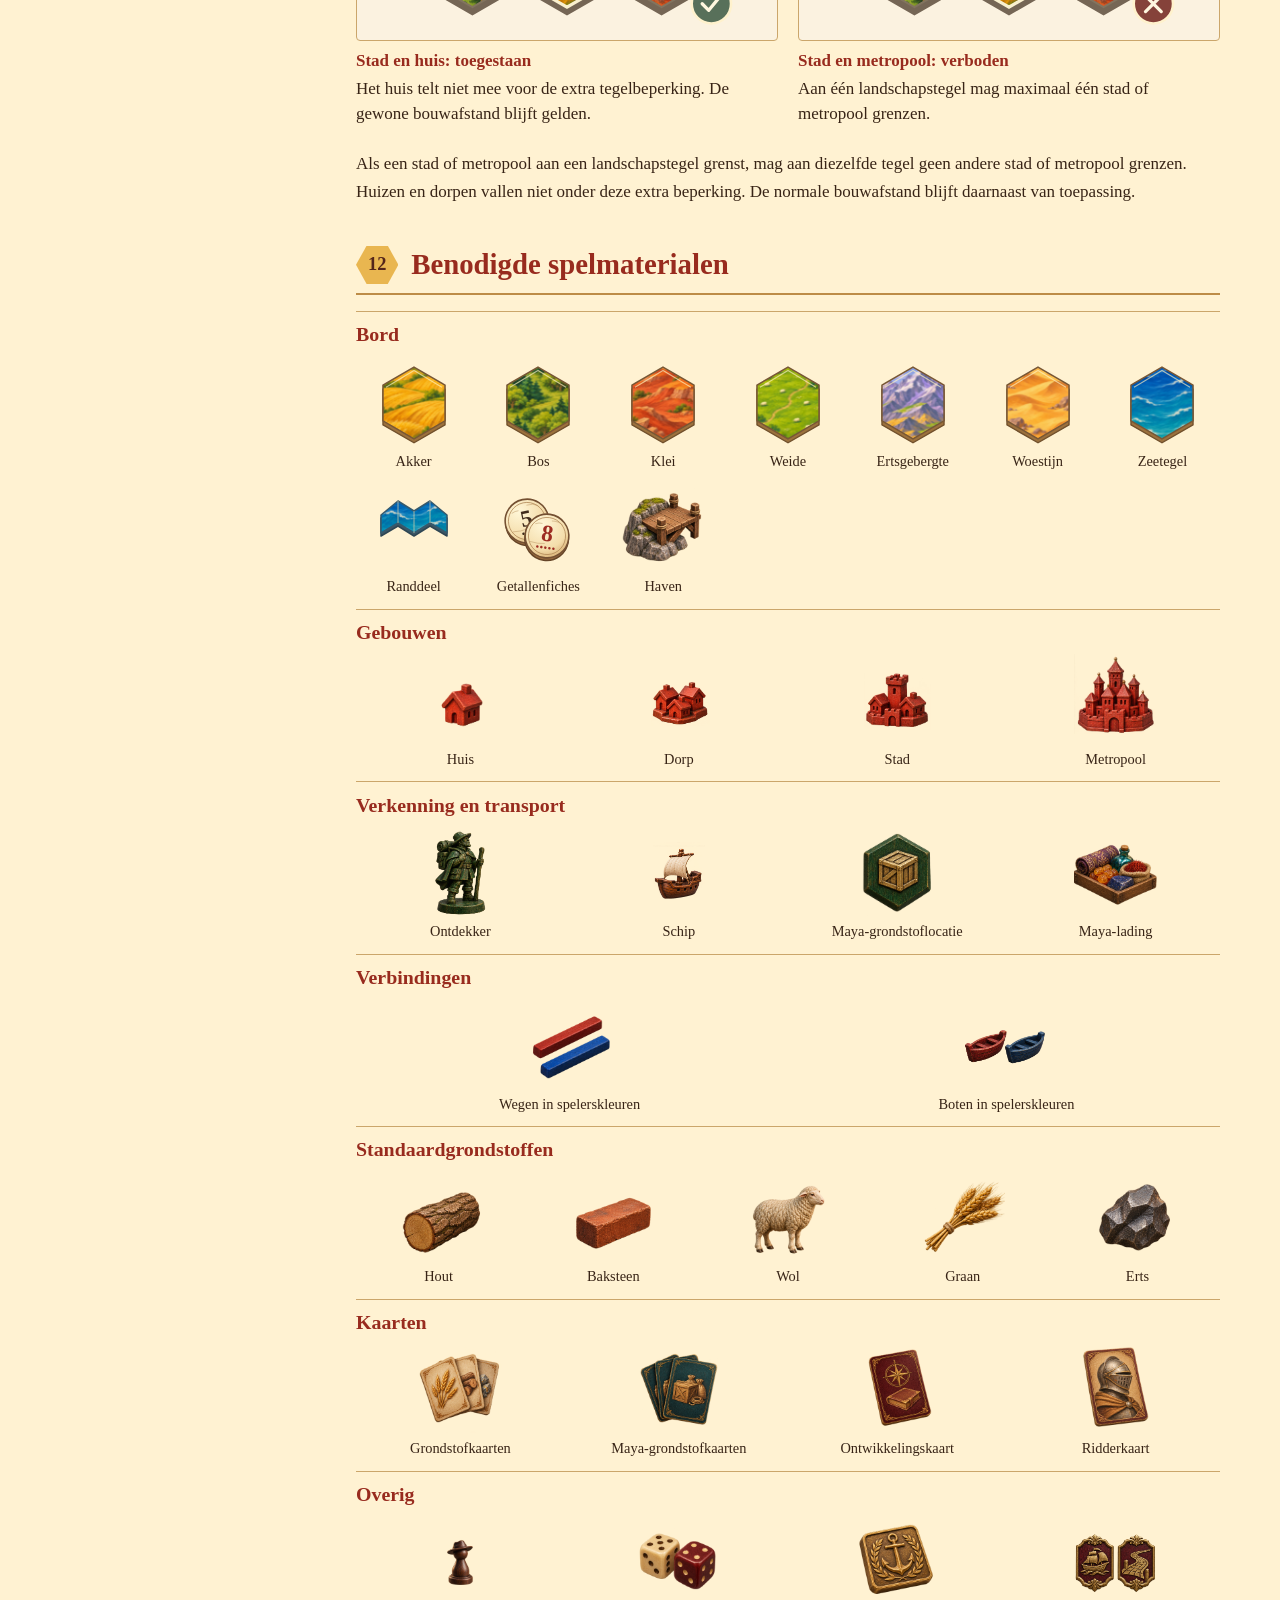
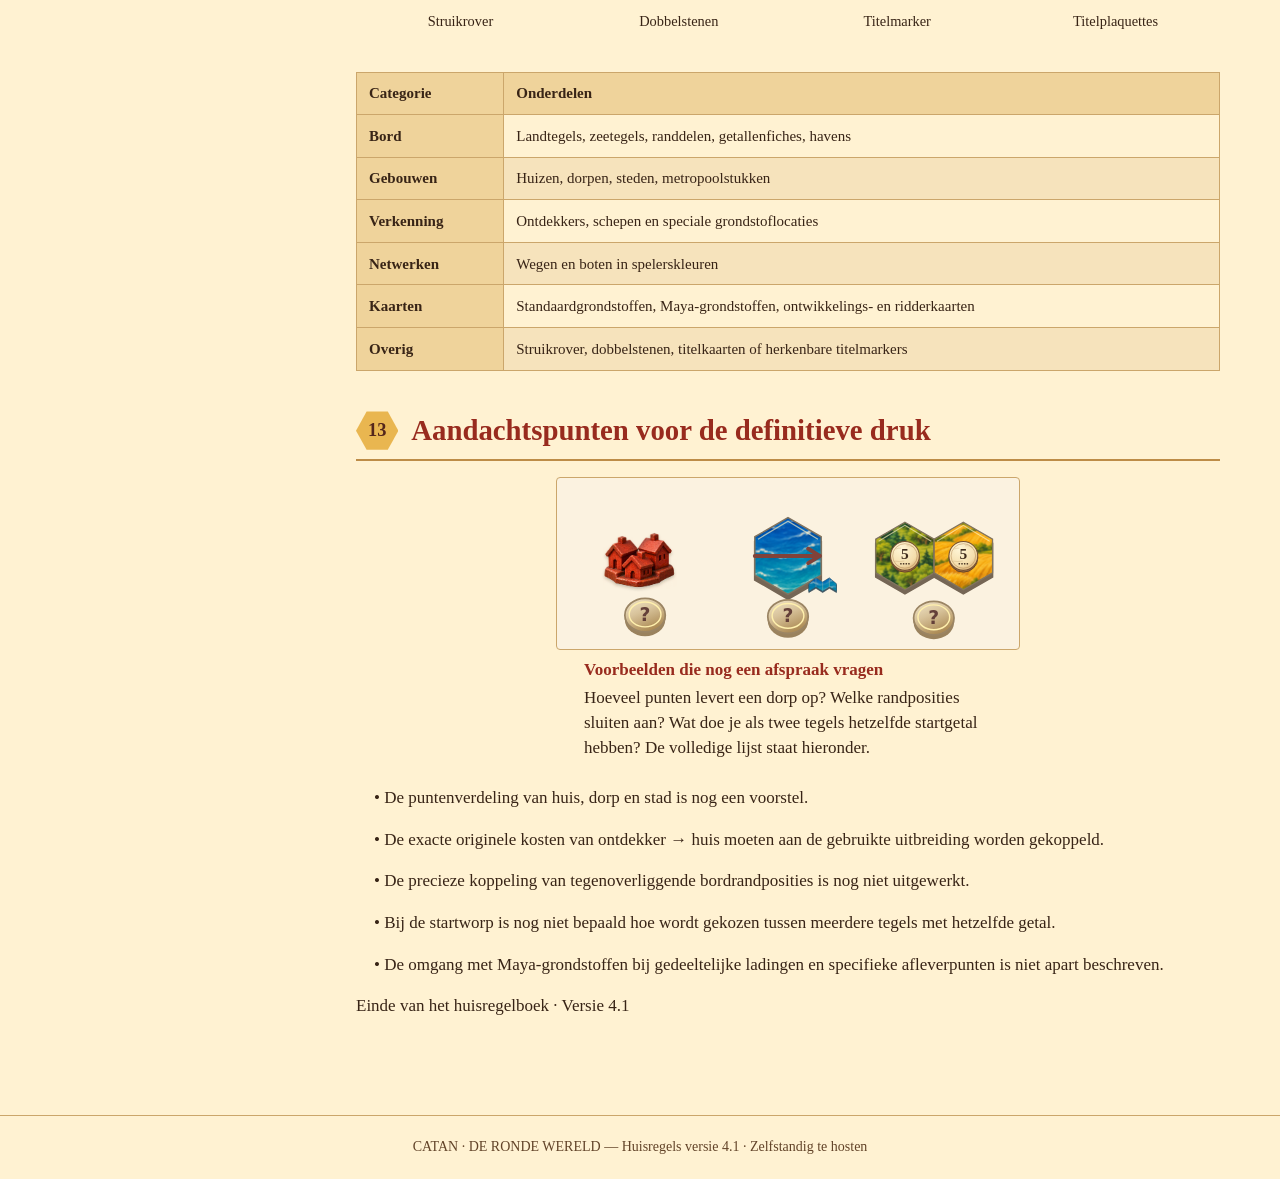
==== commit d8b4bad8: "Move the knight example explanation below the illustrations" ====
--- a/regels.html
+++ b/regels.html
@@ -299,10 +299,9 @@
   </div>
   <div class="verovering-voorbeeld">
     <h3>Voorbeeld: blauw valt een rode stad aan</h3>
-    <p>Blauw heeft zijn route naar de rode stad af. Rood heeft 3 open ridderkaarten. Blauw heeft er minstens 10 nodig om aan te vallen: 7 voor de stad plus 3 voor rood. Blauw heeft 11 open kaarten en kiest ervoor om aan te vallen. Alle 11 blauwe en 3 rode kaarten gaan direct uit het spel.</p>
     <div class="verovering-raster">
       <figure class="regelvoorbeeld">
-      <svg viewBox="0 0 320 162" role="img" aria-label="Een ontwikkelingskaart leidt naar een open ridderkaart. Een vinkje geeft aan dat die kaart meetelt." xmlns="http://www.w3.org/2000/svg">
+      <svg viewBox="0 0 320 162" role="img" aria-label="Een open ridderkaart met een vinkje." xmlns="http://www.w3.org/2000/svg">
         
         <rect x="22" y="24" width="276" height="102" rx="9" fill="#f2e3c9" stroke="#d2b58d"/>
         <use href="#kaart-ontwikkeling" transform="translate(65 76) scale(0.88)"/><path d="M113 77h38m-7-5 7 5-7 5" fill="none" stroke="#9f633d" stroke-width="2" stroke-linecap="round" stroke-linejoin="round"/>
@@ -374,6 +373,8 @@
     </figure>
     </div>
     <dl class="verovering-kaarten"><div><dt>Uit het spel bij blauw</dt><dd>Alle 11 open ridderkaarten</dd></div><div><dt>Uit het spel bij rood</dt><dd>Alle 3 open ridderkaarten</dd></div></dl>
+    <p>Blauw heeft zijn route naar de rode stad af. Rood heeft 3 open ridderkaarten. Blauw heeft er minstens 10 nodig om aan te vallen: 7 voor de stad plus 3 voor rood. Blauw heeft 11 open kaarten en kiest ervoor om aan te vallen. Alle 11 blauwe en 3 rode kaarten gaan direct uit het spel.</p>
+    <p>Een ontwikkelingskaart leidt naar een open ridderkaart. Een vinkje geeft aan dat die kaart meetelt.</p>
   </div>
 </div></section><section class="rule-card" id="regel-6" tabindex="-1"><div class="section-head"><span class="hex">6</span><h2>Een ronde wereld</h2></div><div class="rule-content"><div class="regelvoorbeelden">
   <figure class="regelvoorbeeld">
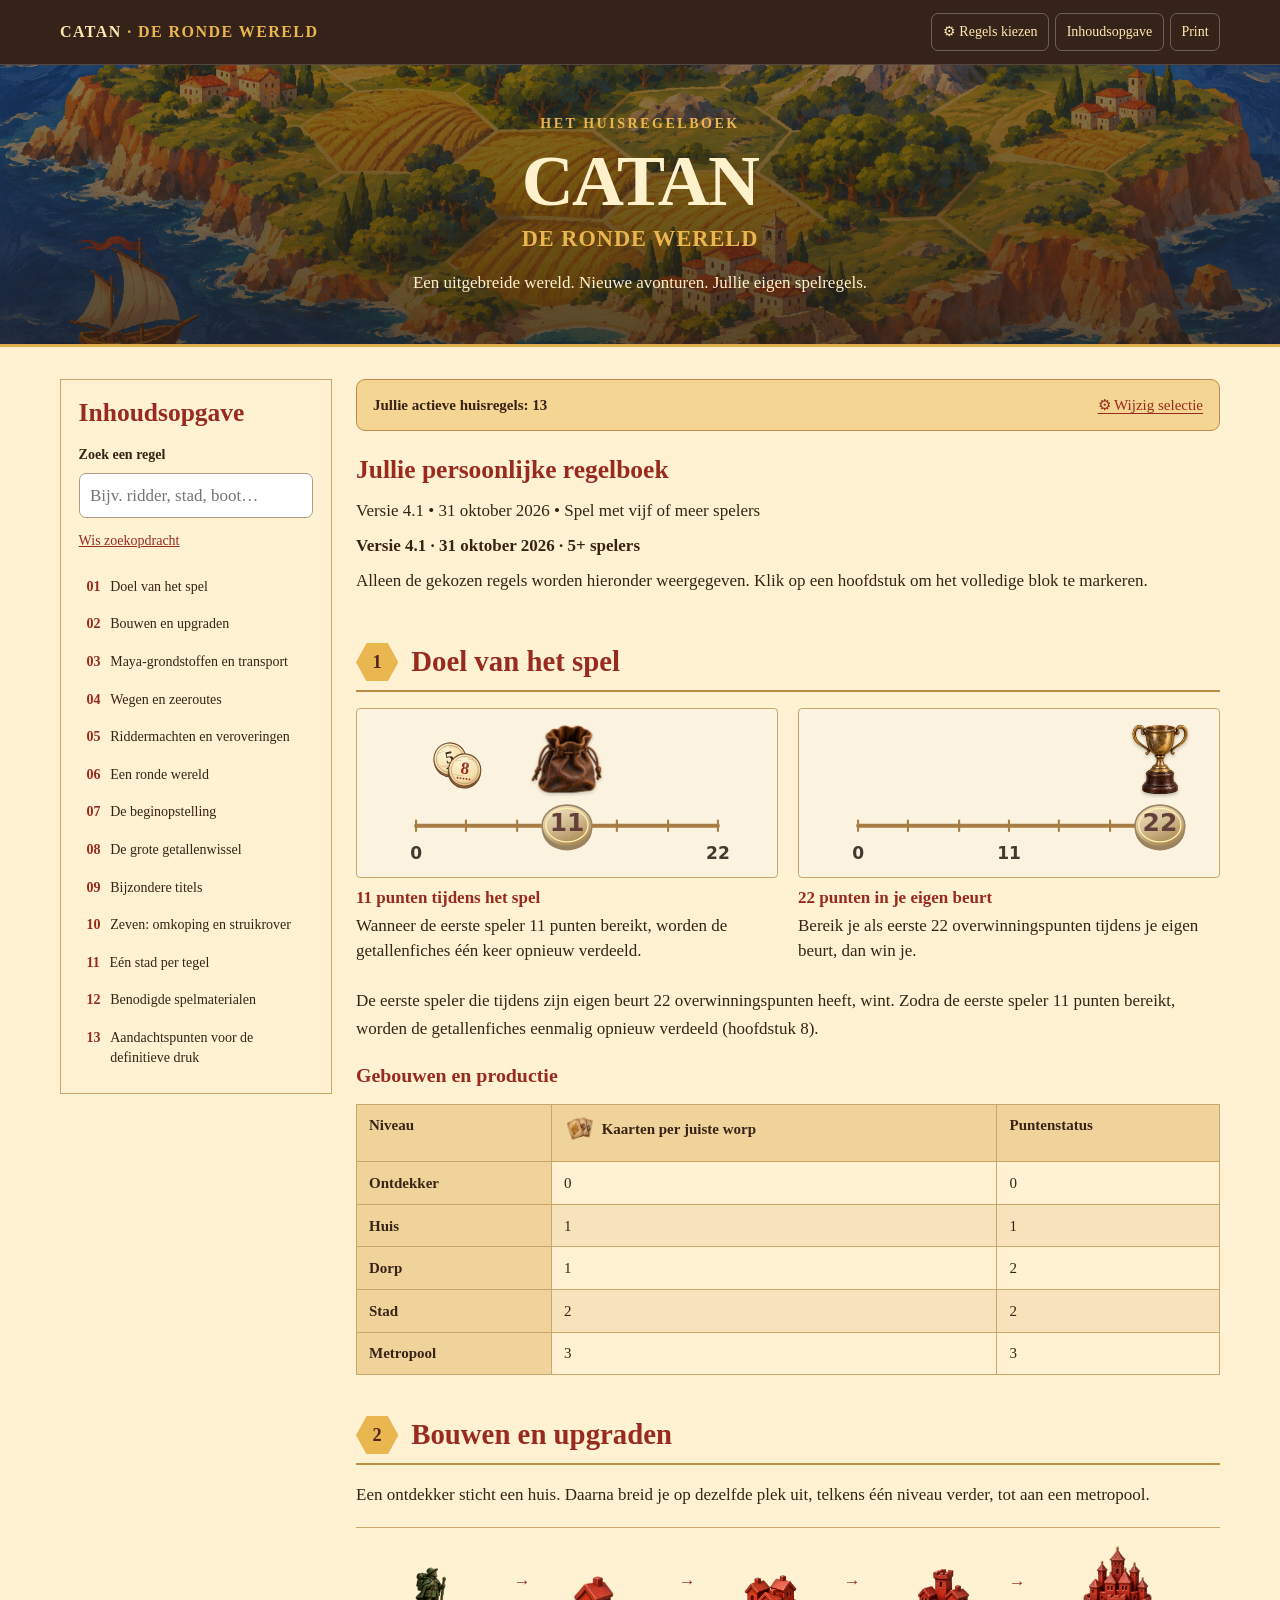
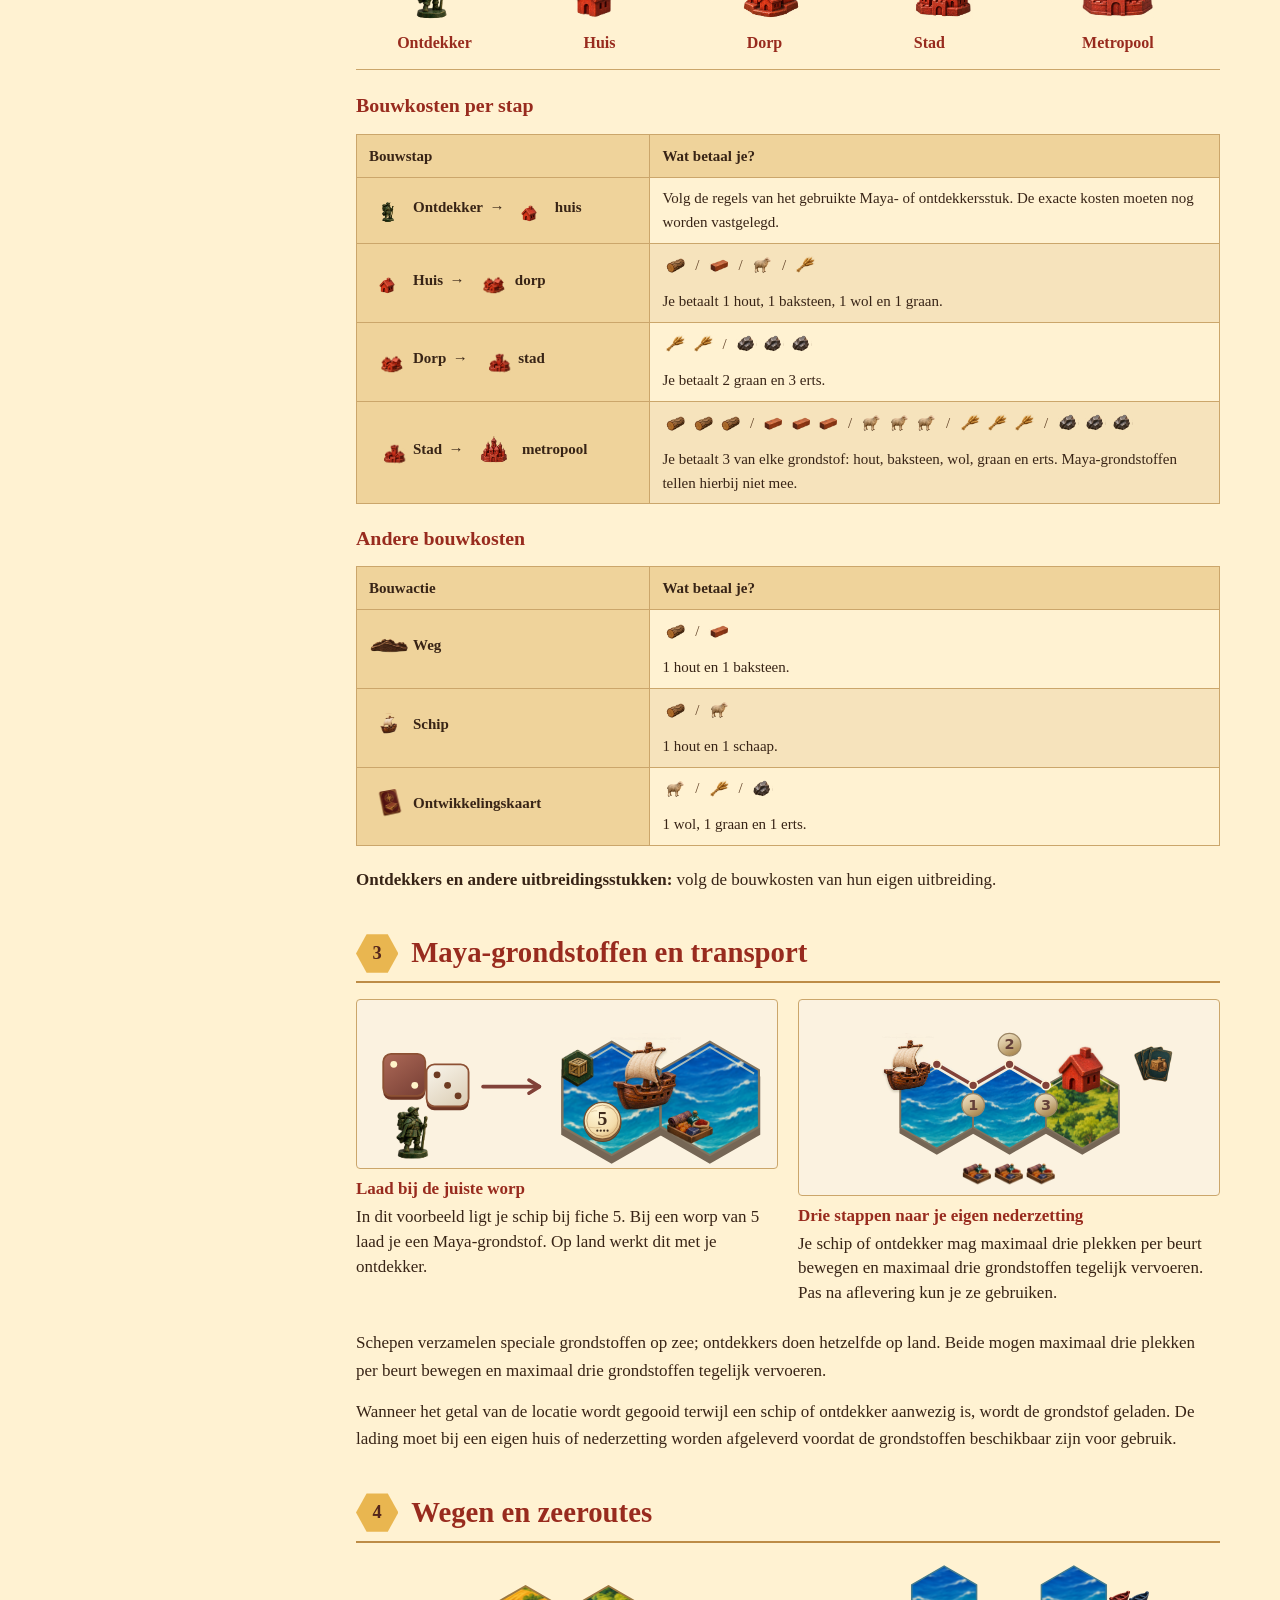
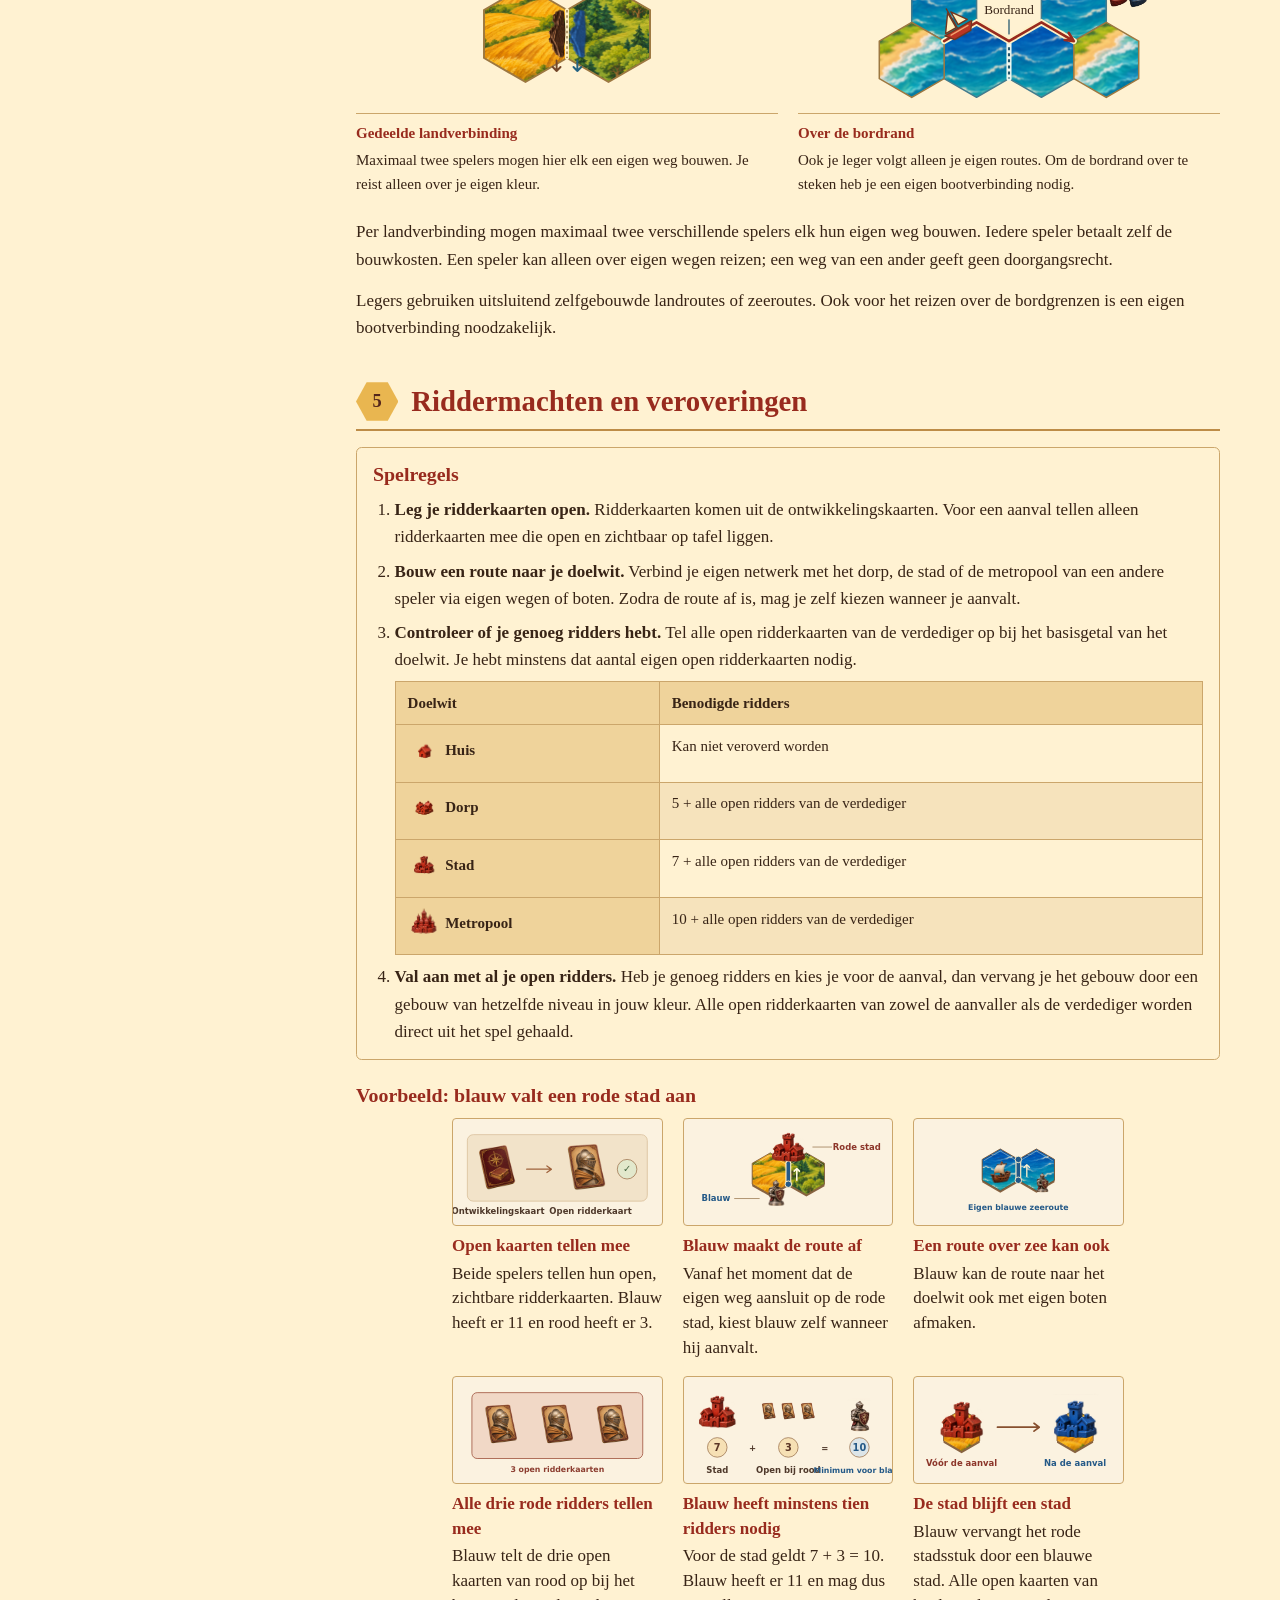
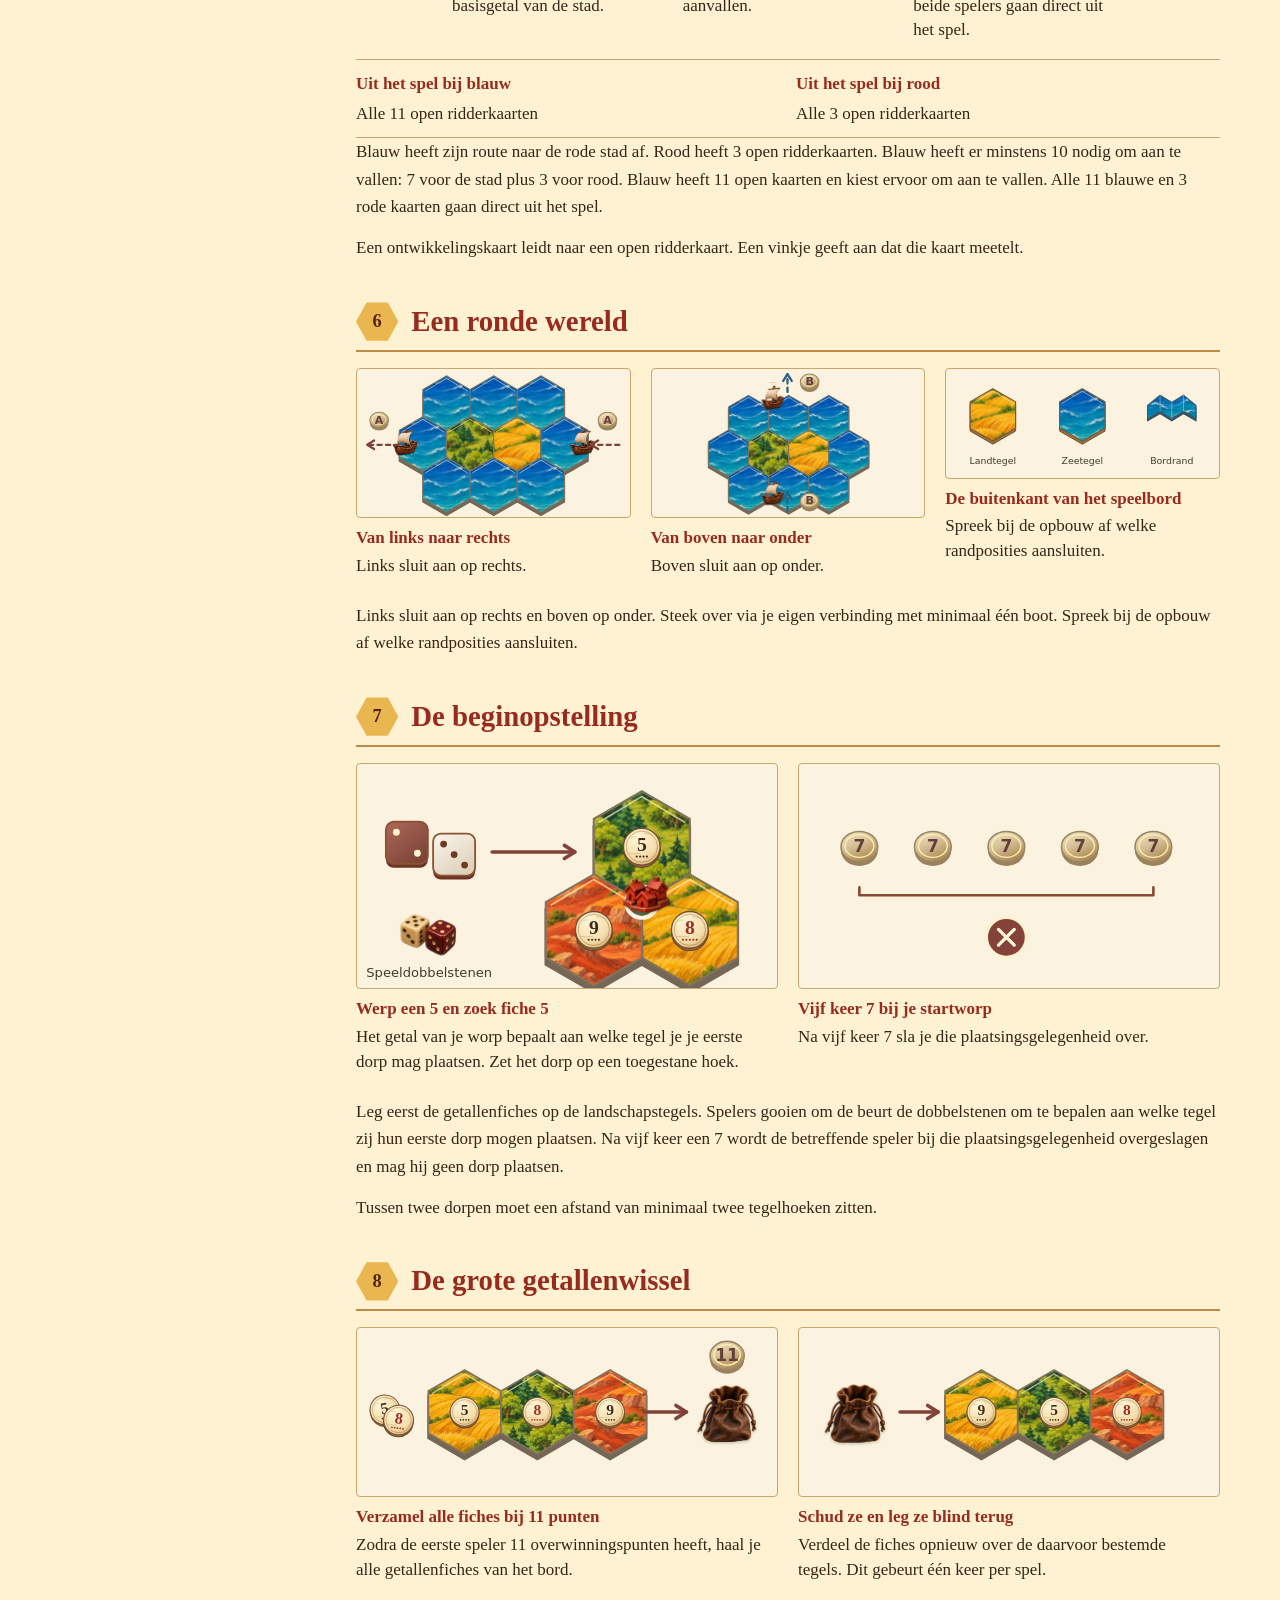
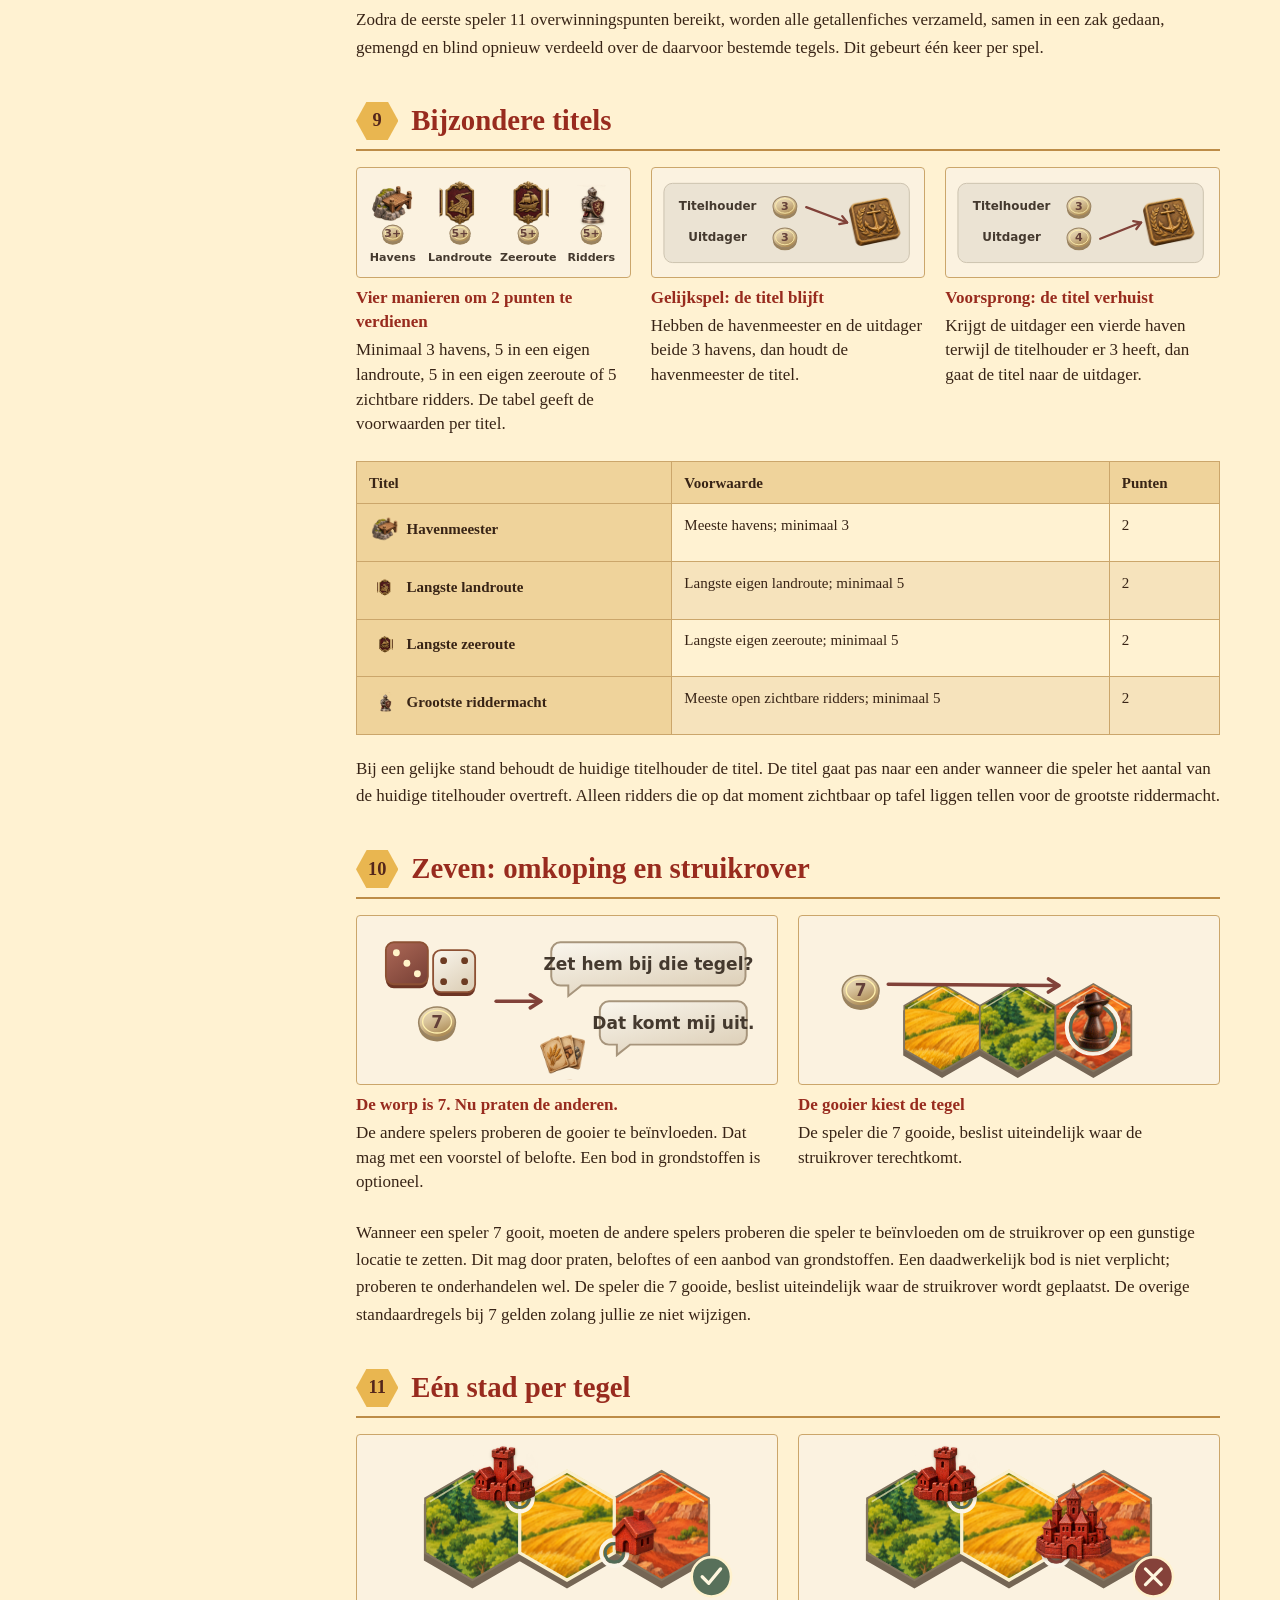
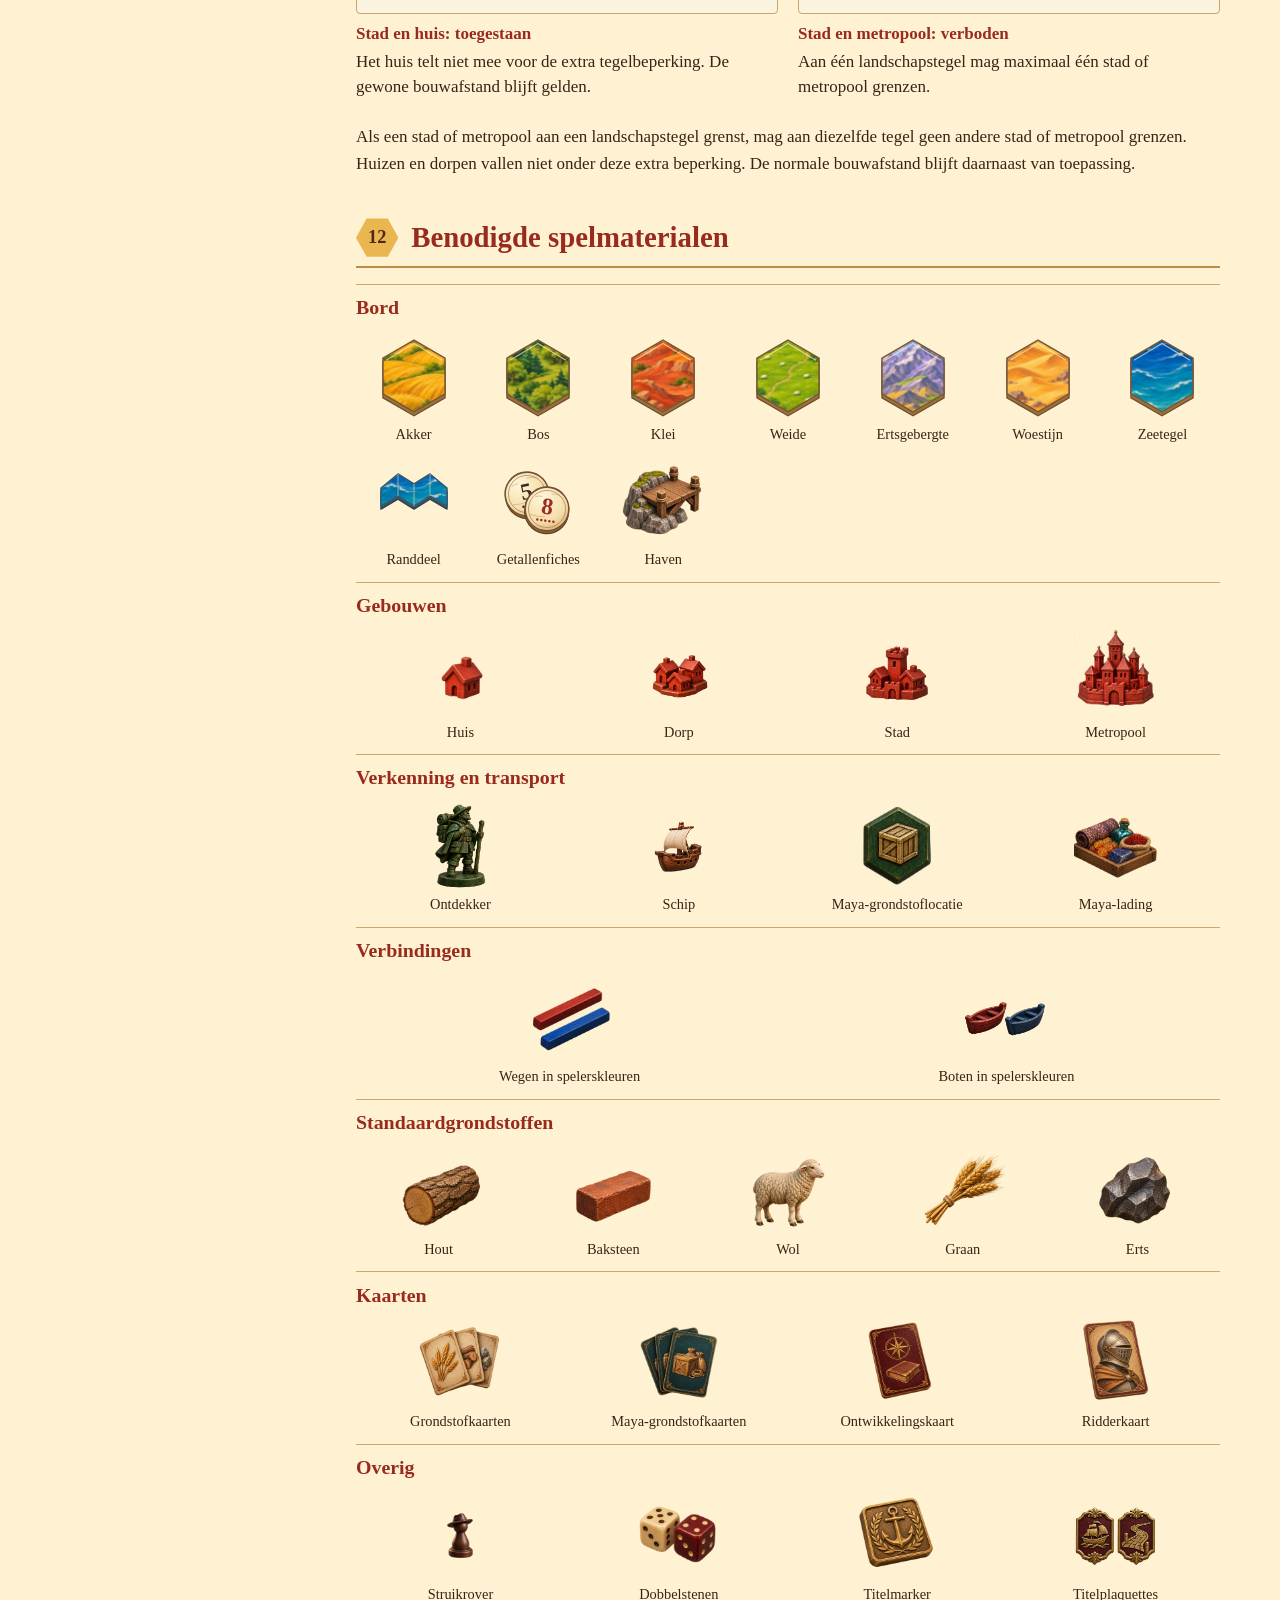
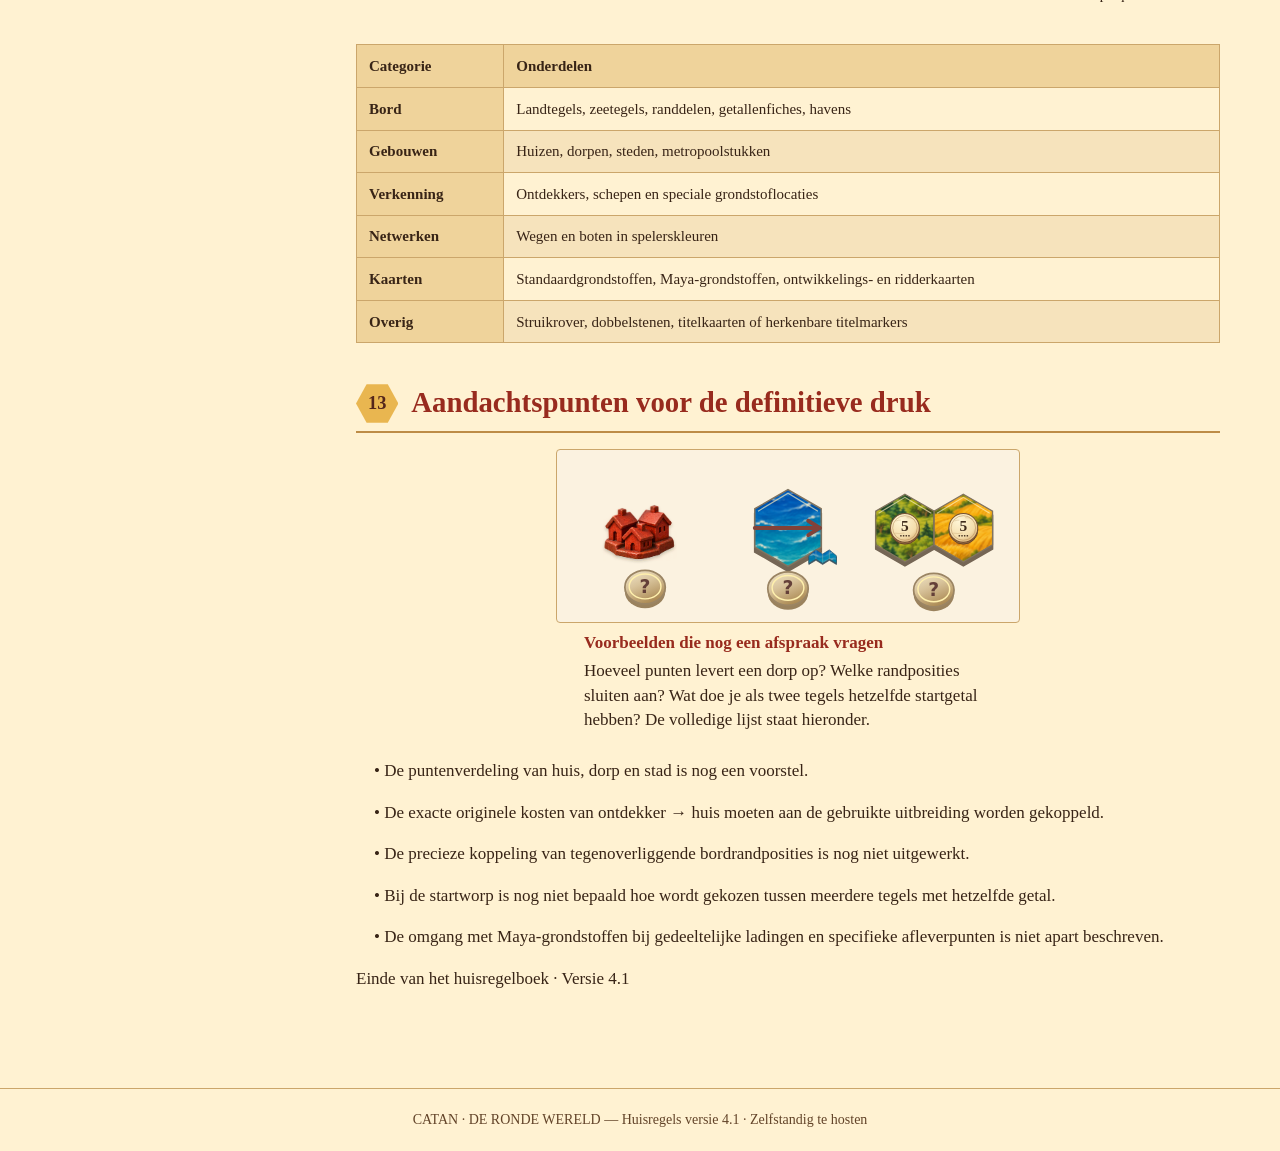
==== commit 06a28858: "Clarify minimum village spacing" ====
--- a/regels.html
+++ b/regels.html
@@ -406,7 +406,7 @@
     <figcaption><strong>Vijf keer 7 bij je startworp</strong>Na vijf keer 7 sla je die plaatsingsgelegenheid over.</figcaption>
   </figure>
 </div>
-<p>Leg eerst de getallenfiches op de landschapstegels. Spelers gooien om de beurt de dobbelstenen om te bepalen aan welke tegel zij hun eerste dorp mogen plaatsen. Na vijf keer een 7 wordt de betreffende speler bij die plaatsingsgelegenheid overgeslagen en mag hij geen dorp plaatsen.</p><p>De standaard afstandsregels blijven gelden waar deze huisregels niet anders bepalen. De exacte afhandeling wanneer meerdere tegels hetzelfde getal hebben, is niet afzonderlijk vastgelegd.</p></div></section><section class="rule-card" id="regel-8" tabindex="-1"><div class="section-head"><span class="hex">8</span><h2>De grote getallenwissel</h2></div><div class="rule-content"><div class="regelvoorbeelden">
+<p>Leg eerst de getallenfiches op de landschapstegels. Spelers gooien om de beurt de dobbelstenen om te bepalen aan welke tegel zij hun eerste dorp mogen plaatsen. Na vijf keer een 7 wordt de betreffende speler bij die plaatsingsgelegenheid overgeslagen en mag hij geen dorp plaatsen.</p><p>Tussen twee dorpen moet een afstand van minimaal twee tegelhoeken zitten.</p></div></section><section class="rule-card" id="regel-8" tabindex="-1"><div class="section-head"><span class="hex">8</span><h2>De grote getallenwissel</h2></div><div class="rule-content"><div class="regelvoorbeelden">
   <figure class="regelvoorbeeld">
     <svg viewBox="0 0 320 128" role="img" aria-label="Zodra de eerste speler 11 overwinningspunten heeft, haal je alle getallenfiches van het bord." xmlns="http://www.w3.org/2000/svg">
       <g transform="translate(82 64) scale(1)"><use href="#voorbeeld-zeshoek" transform="translate(0 4) scale(1)" fill="#756655" stroke="#756655" stroke-width="1.5"/><use href="#voorbeeld-zeshoek" transform="translate(0 0) scale(1)" fill="url(#voorbeeld-veld)" stroke="#82745f" stroke-width="1.2"/><use href="#voorbeeld-tegelrand" transform="translate(0 0) scale(1)" /></g><g class="terrein-fiche" transform="translate(82 64) scale(0.786)"><use href="#fiche-voorkant"/><g fill="#3f2b1c"><text y="3.35" text-anchor="middle" font-family="Georgia, serif" font-size="15" font-weight="700">5</text><circle cx="-3.9" cy="7.55" r=".82"/><circle cx="-1.3" cy="7.55" r=".82"/><circle cx="1.3" cy="7.55" r=".82"/><circle cx="3.9" cy="7.55" r=".82"/></g></g><g transform="translate(137.42 64) scale(1)"><use href="#voorbeeld-zeshoek" transform="translate(0 4) scale(1)" fill="#756655" stroke="#756655" stroke-width="1.5"/><use href="#voorbeeld-zeshoek" transform="translate(0 0) scale(1)" fill="url(#voorbeeld-bos)" stroke="#82745f" stroke-width="1.2"/><use href="#voorbeeld-tegelrand" transform="translate(0 0) scale(1)" /></g><g class="terrein-fiche" transform="translate(137.42 64) scale(0.786)"><use href="#fiche-voorkant"/><g fill="#9d2c22"><text y="3.35" text-anchor="middle" font-family="Georgia, serif" font-size="15" font-weight="700">8</text><circle cx="-5.2" cy="7.55" r=".82"/><circle cx="-2.6" cy="7.55" r=".82"/><circle cx="0" cy="7.55" r=".82"/><circle cx="2.6" cy="7.55" r=".82"/><circle cx="5.2" cy="7.55" r=".82"/></g></g><g transform="translate(192.84 64) scale(1)"><use href="#voorbeeld-zeshoek" transform="translate(0 4) scale(1)" fill="#756655" stroke="#756655" stroke-width="1.5"/><use href="#voorbeeld-zeshoek" transform="translate(0 0) scale(1)" fill="url(#voorbeeld-klei)" stroke="#82745f" stroke-width="1.2"/><use href="#voorbeeld-tegelrand" transform="translate(0 0) scale(1)" /></g><g class="terrein-fiche" transform="translate(192.84 64) scale(0.786)"><use href="#fiche-voorkant"/><g fill="#3f2b1c"><text y="3.35" text-anchor="middle" font-family="Georgia, serif" font-size="15" font-weight="700">9</text><circle cx="-3.9" cy="7.55" r=".82"/><circle cx="-1.3" cy="7.55" r=".82"/><circle cx="1.3" cy="7.55" r=".82"/><circle cx="3.9" cy="7.55" r=".82"/></g></g><path d="M219 64L251 64" fill="none" stroke="#814239" stroke-width="2.7" stroke-linecap="round" stroke-linejoin="round" /><g transform="translate(251 64) rotate(0)"><path d="M-8-5 0 0l-8 5" fill="none" stroke="#814239" stroke-width="2.7" stroke-linecap="round" stroke-linejoin="round" /></g><use href="#voorbeeld-zak" transform="translate(282 66) scale(0.74)" filter="url(#voorbeeld-schaduw)"/><ellipse cx="282" cy="24" rx="13" ry="10.79" fill="#9a825d"/><ellipse cx="282" cy="21" rx="13" ry="10.79" fill="url(#voorbeeld-goud)" stroke="#9b8564" stroke-width="1.2"/><ellipse cx="282" cy="20.5" rx="10" ry="7.789999999999999" fill="none" stroke="#fff0ad" stroke-width="1"/><text x="282" y="25" text-anchor="middle" font-family="system-ui, sans-serif" font-weight="600" font-size="13" fill="#644039">11</text>
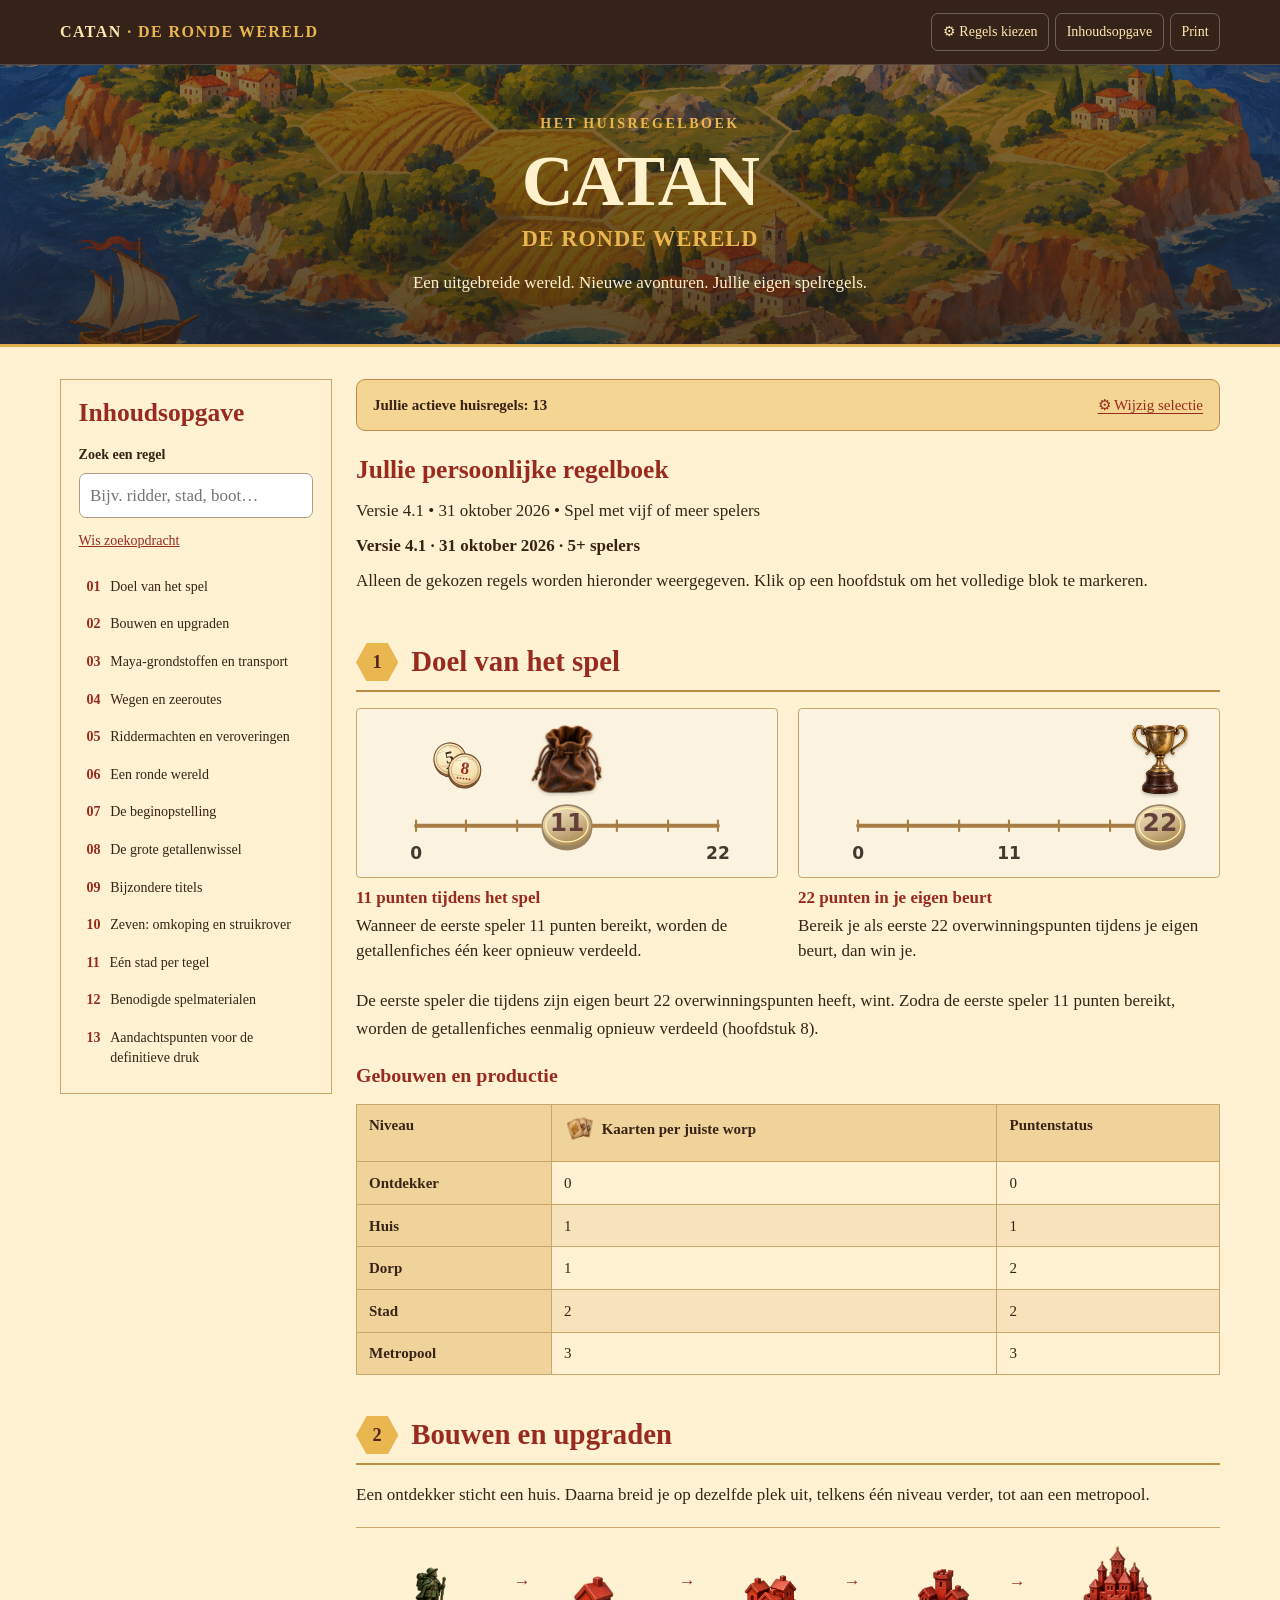
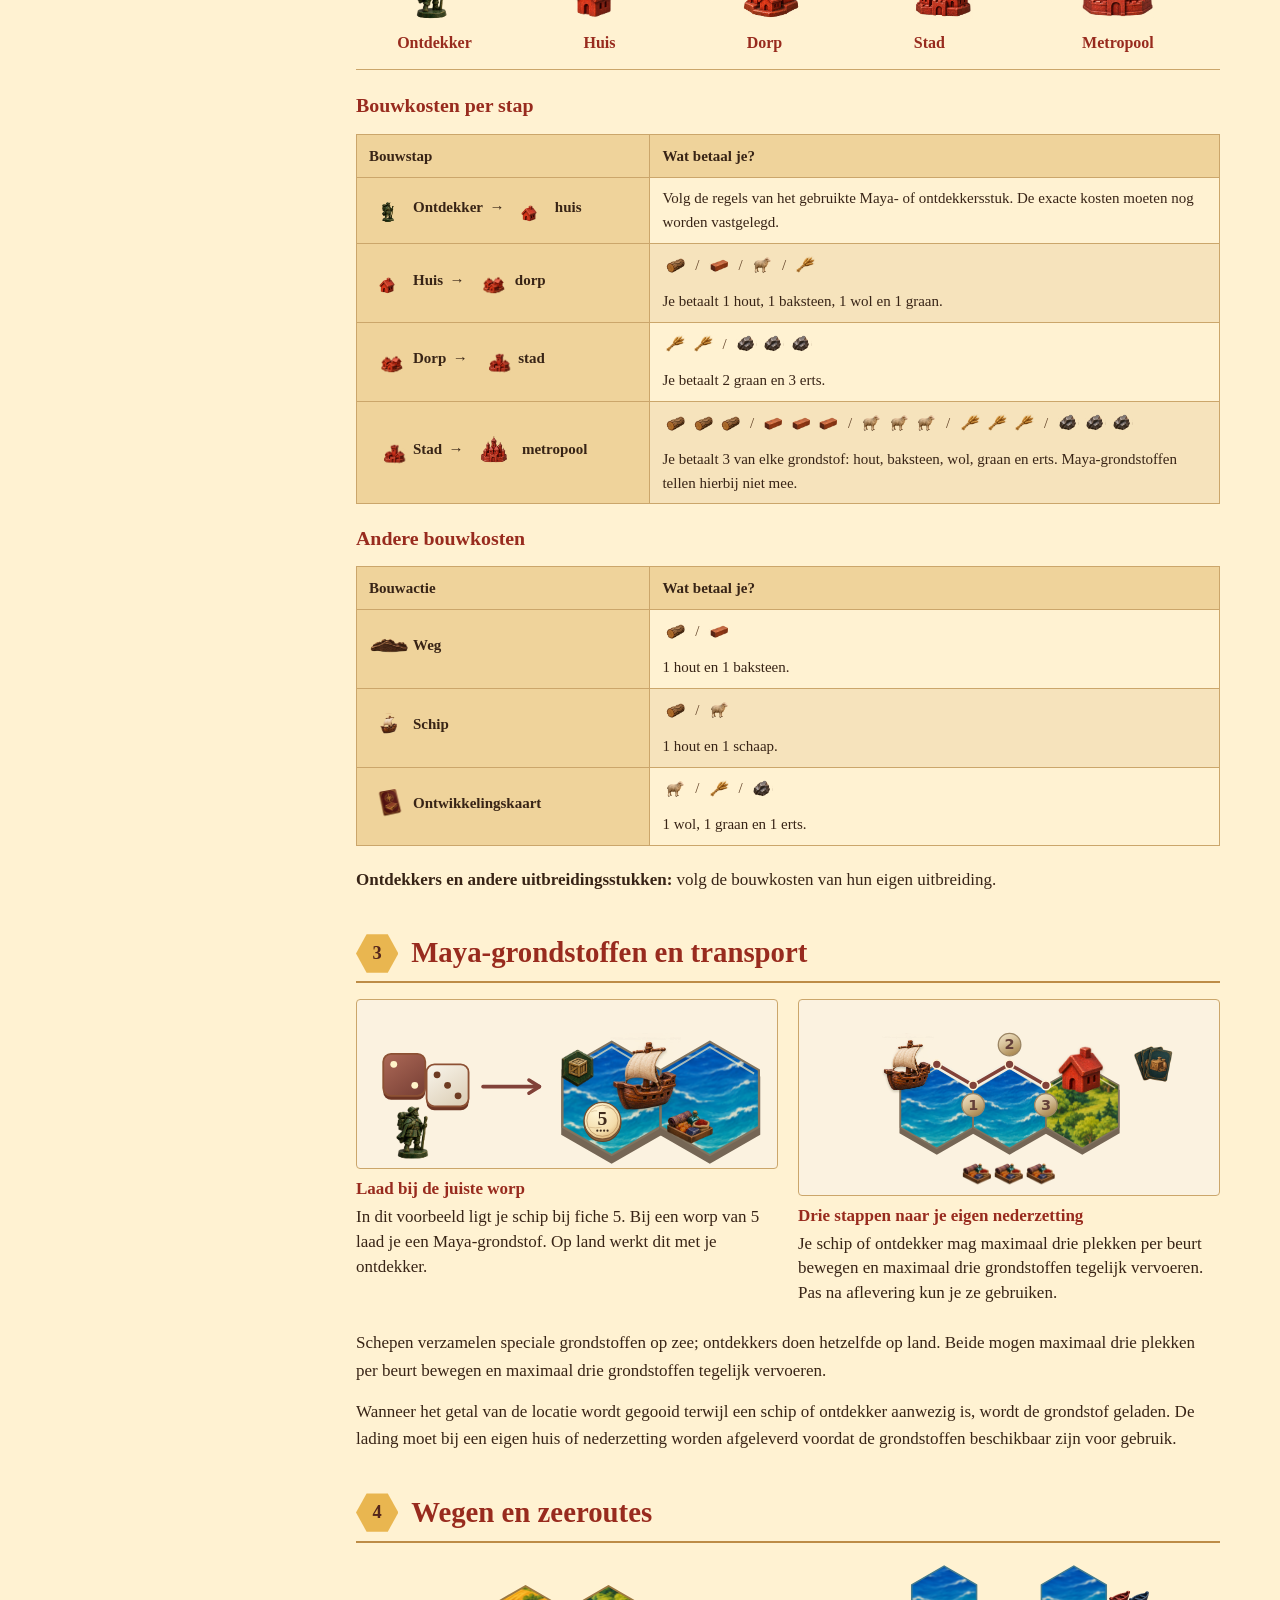
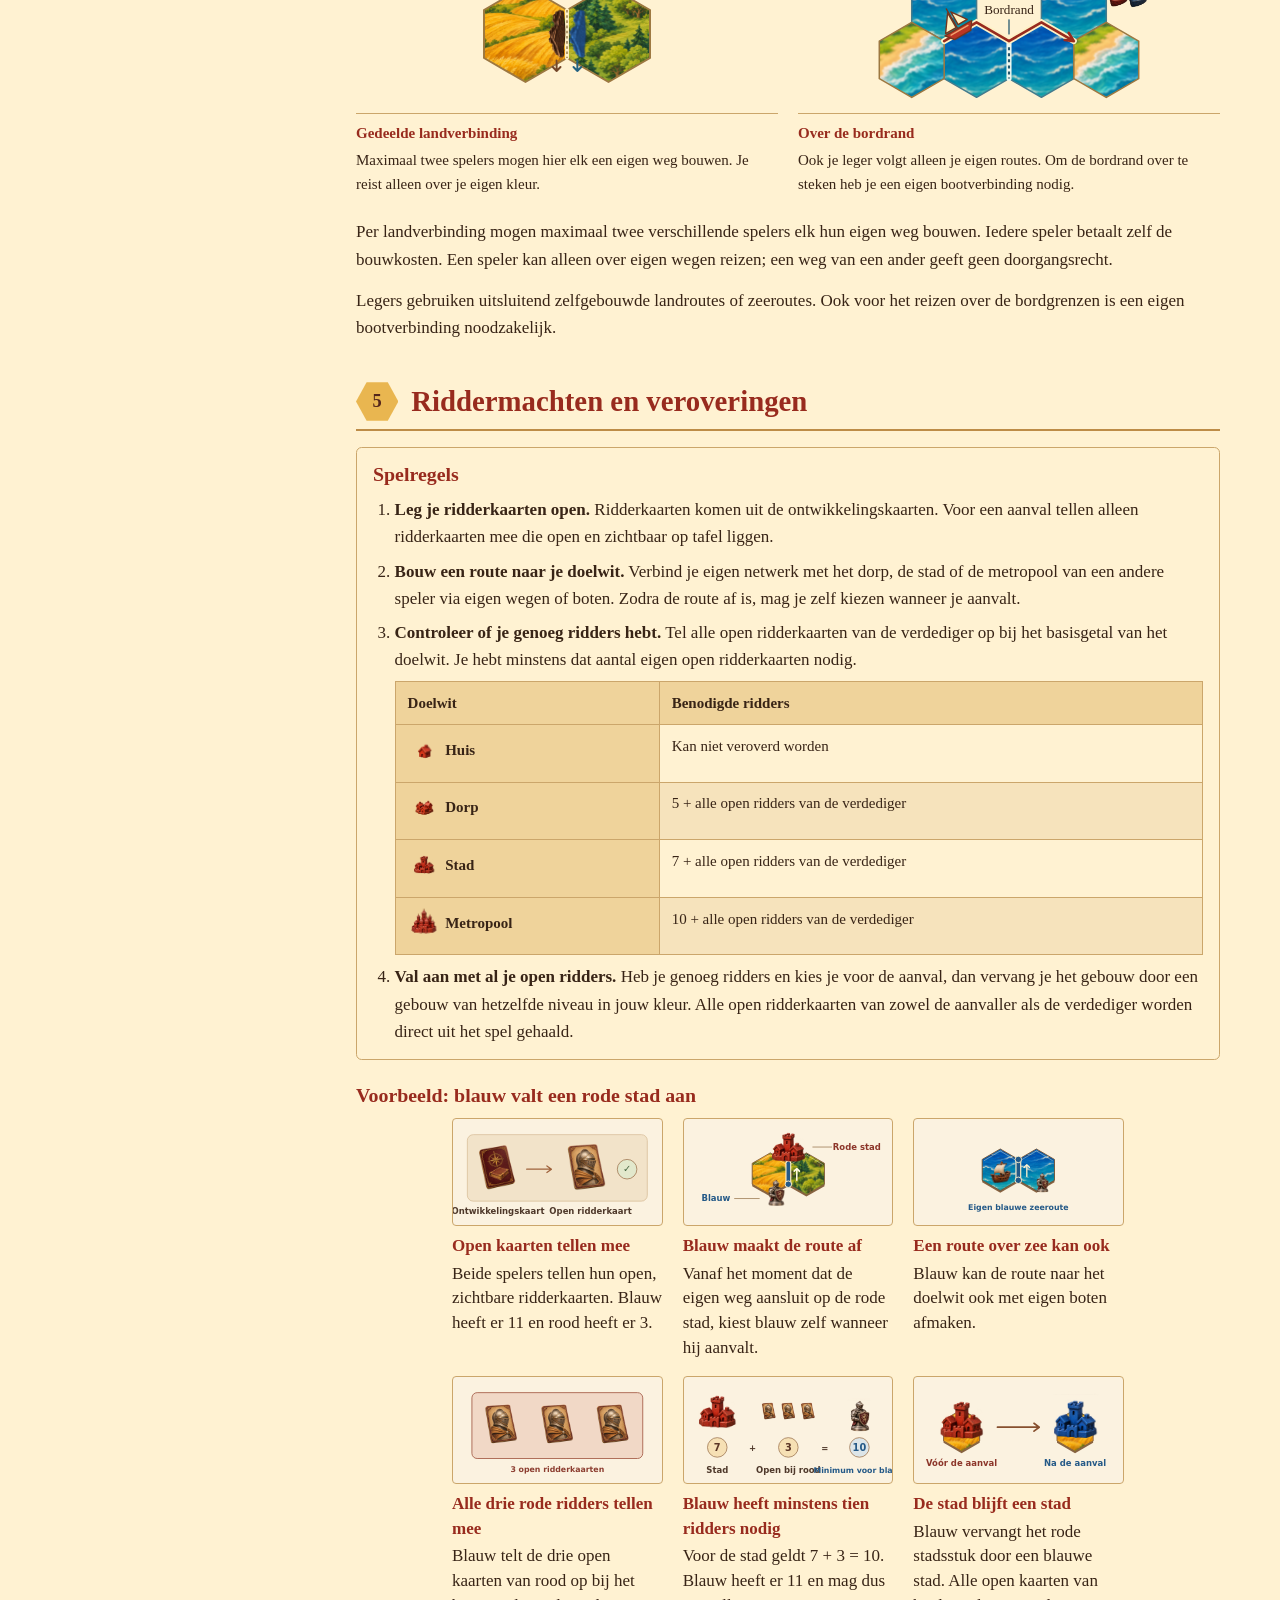
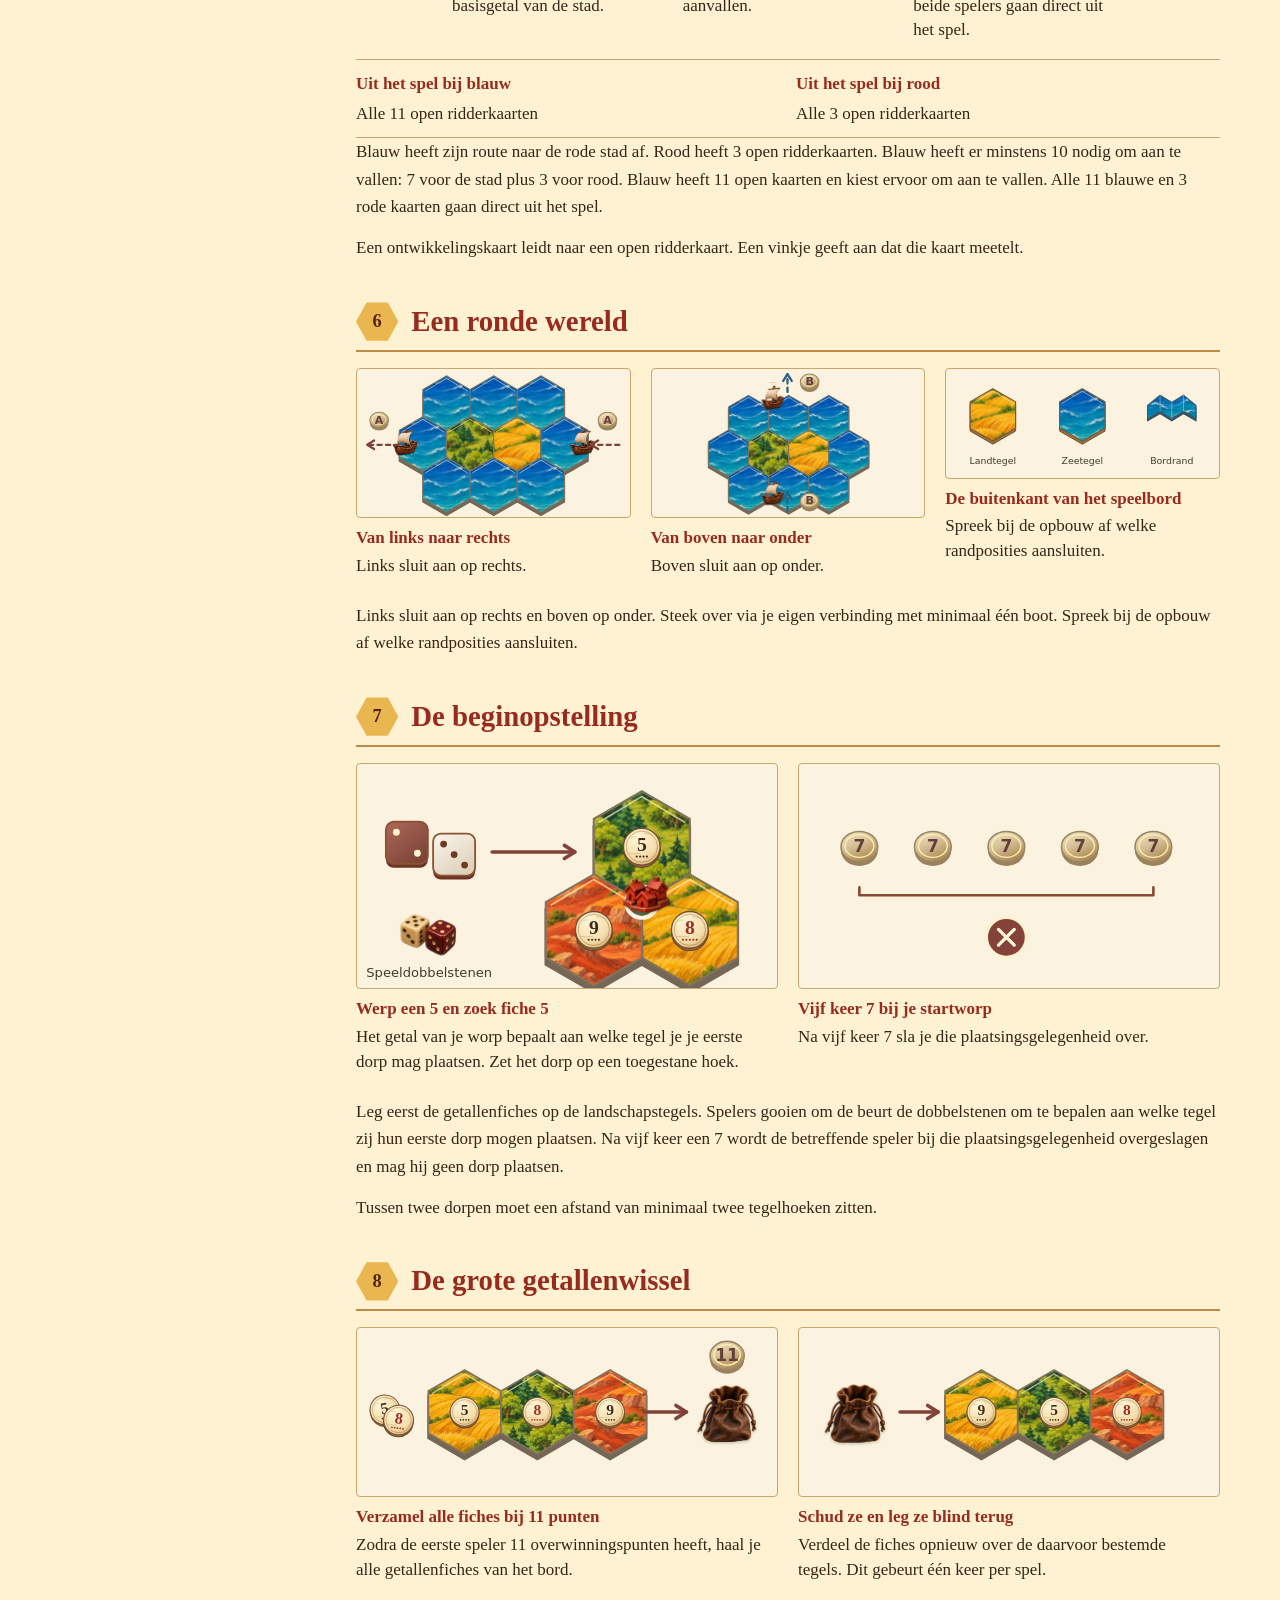
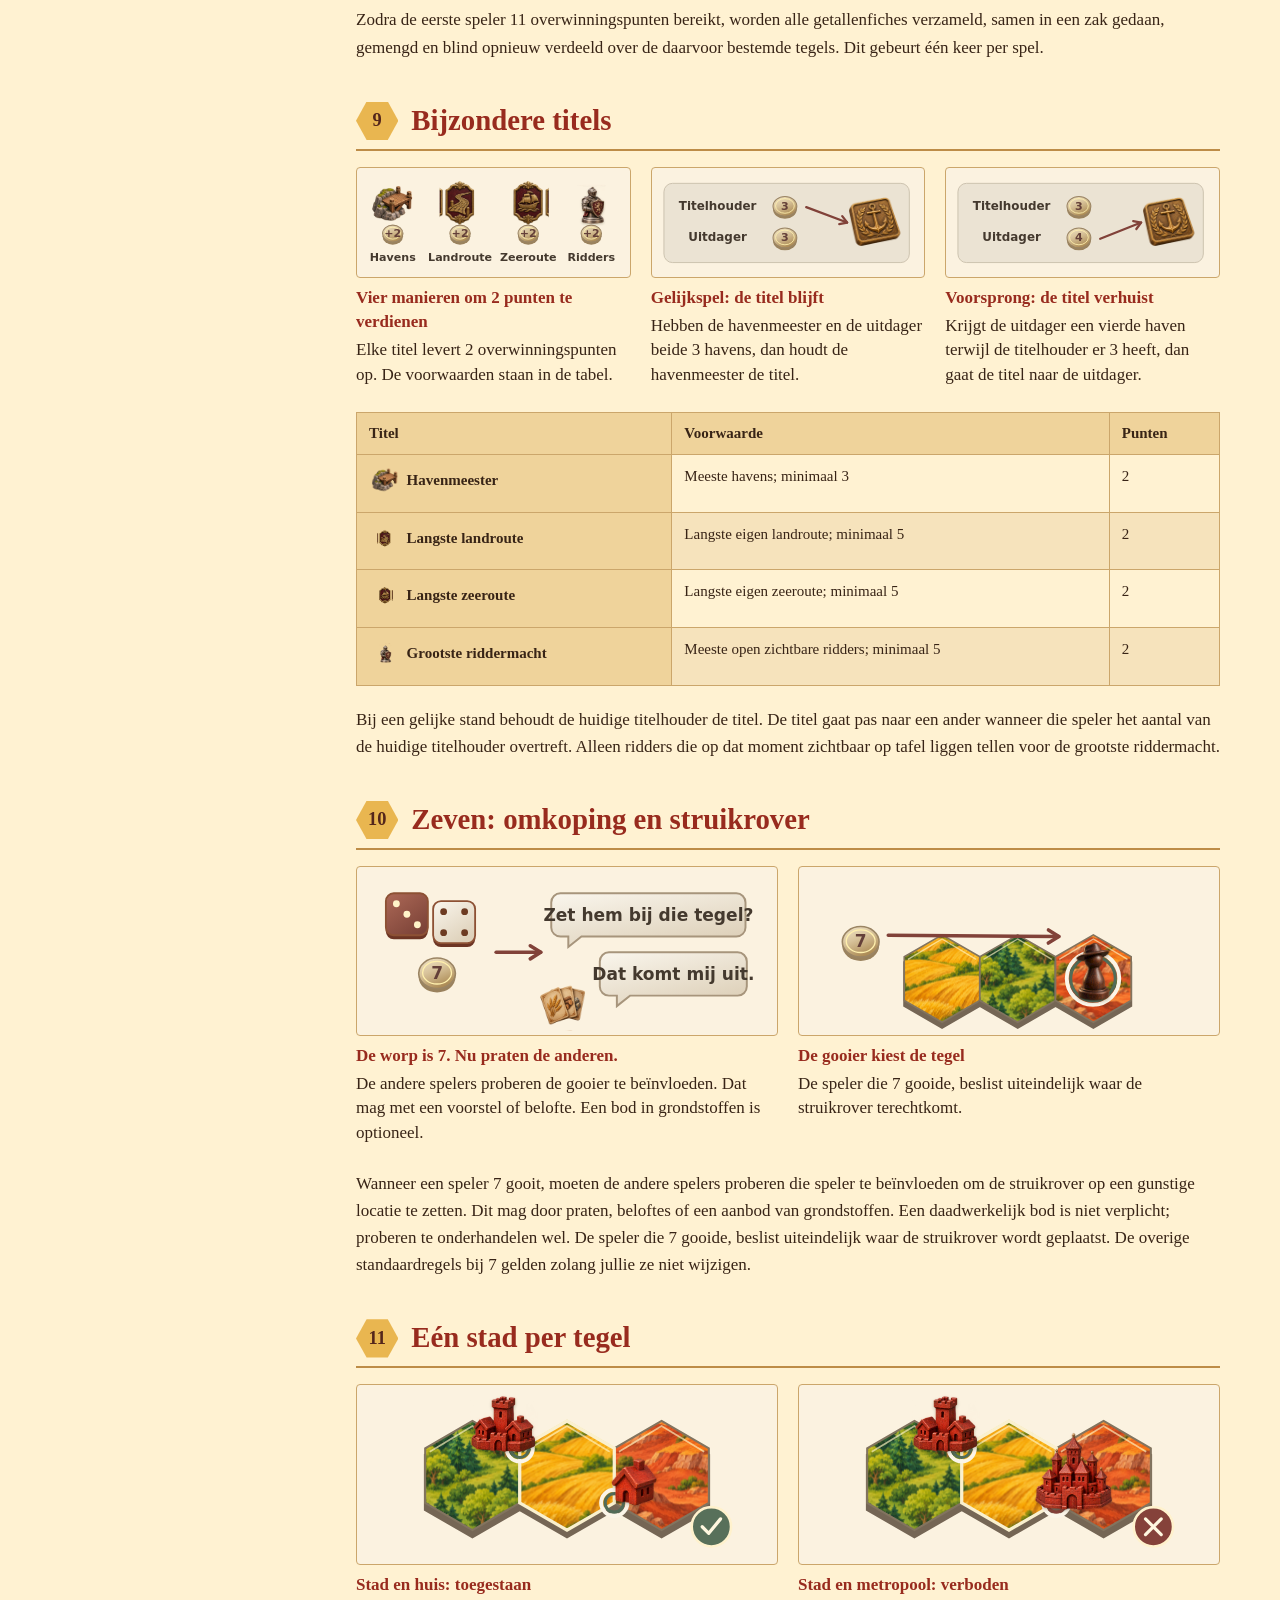
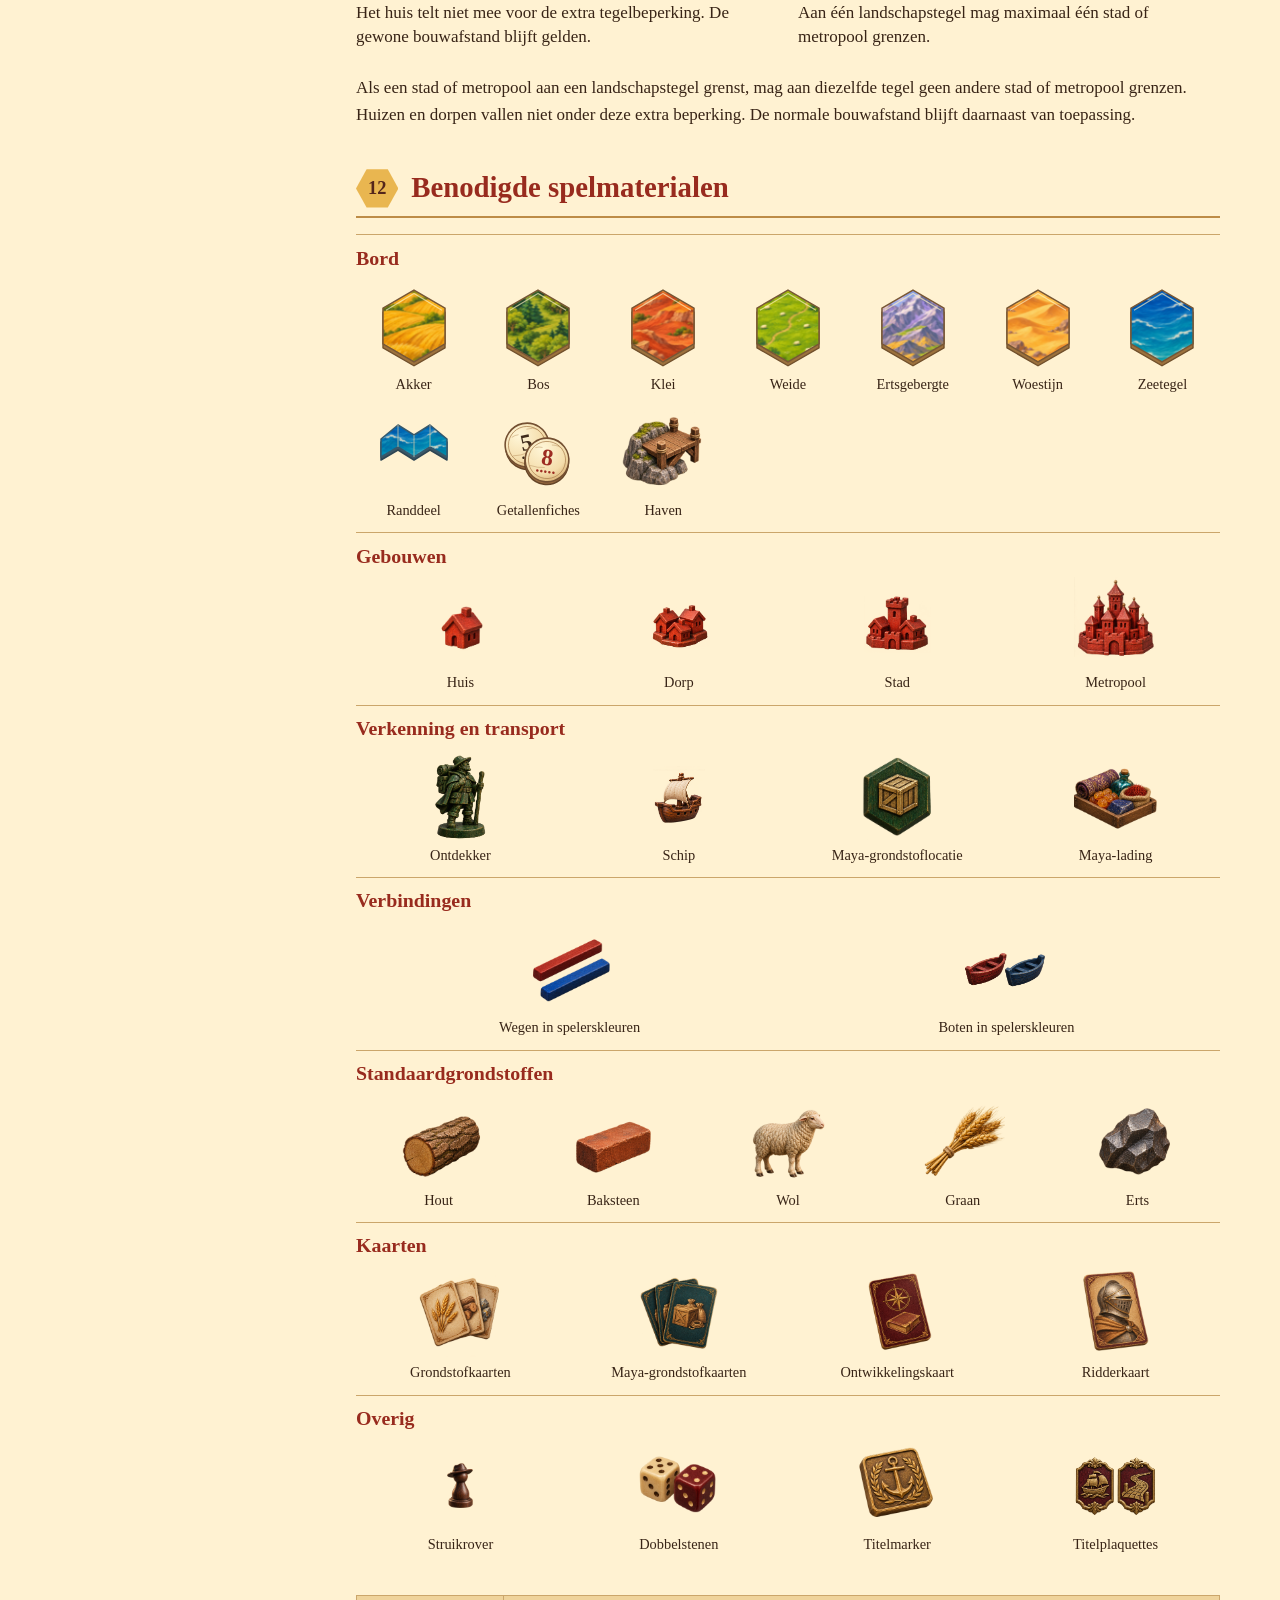
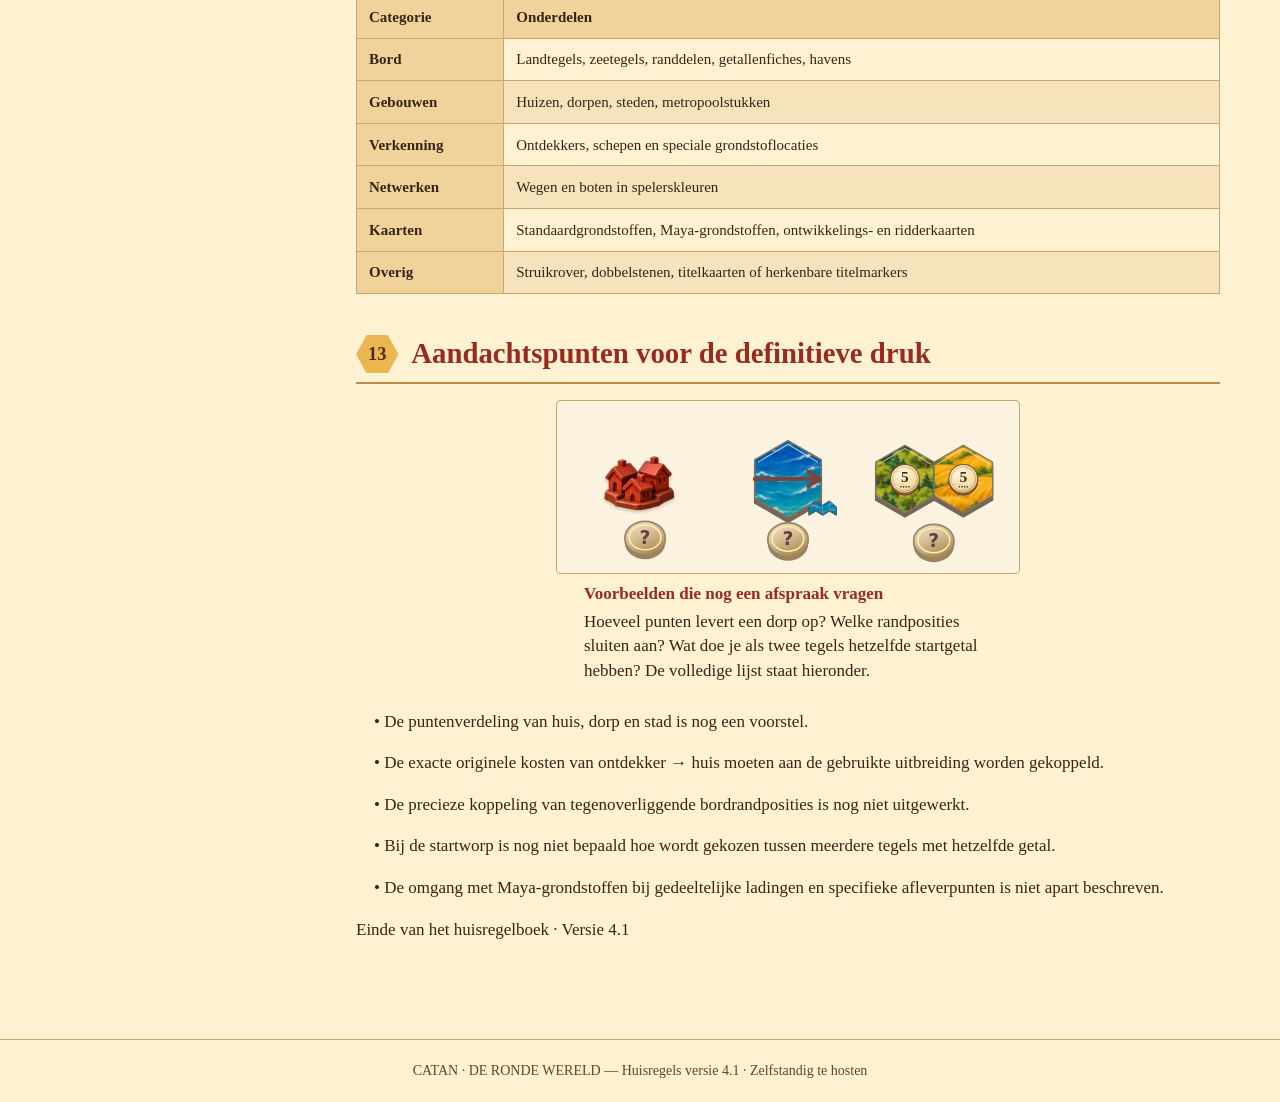
==== commit c9547f8f: "Show victory points in the titles illustration" ====
--- a/regels.html
+++ b/regels.html
@@ -423,10 +423,10 @@
 </div>
 <p>Zodra de eerste speler 11 overwinningspunten bereikt, worden alle getallenfiches verzameld, samen in een zak gedaan, gemengd en blind opnieuw verdeeld over de daarvoor bestemde tegels. Dit gebeurt één keer per spel.</p></div></section><section class="rule-card" id="regel-9" tabindex="-1"><div class="section-head"><span class="hex">9</span><h2>Bijzondere titels</h2></div><div class="rule-content"><div class="regelvoorbeelden">
   <figure class="regelvoorbeeld">
-    <svg viewBox="0 0 320 128" role="img" aria-label="Minimaal 3 havens, 5 in een eigen landroute, 5 in een eigen zeeroute of 5 zichtbare ridders. De tabel geeft de voorwaarden per titel." xmlns="http://www.w3.org/2000/svg">
-      <use href="#onderdeel-haven" transform="translate(42 42) scale(0.6)"/><use href="#verkenning-titel-land" transform="translate(121 40) scale(1)"/><use href="#verkenning-titel-zee" transform="translate(201 40) scale(1)"/><use href="#boek-ridder" transform="translate(275 41) scale(0.82)" filter="url(#voorbeeld-schaduw)"/><ellipse cx="42" cy="80" rx="12" ry="9.959999999999999" fill="#9a825d"/><ellipse cx="42" cy="77" rx="12" ry="9.959999999999999" fill="url(#voorbeeld-goud)" stroke="#9b8564" stroke-width="1.2"/><ellipse cx="42" cy="76.5" rx="9" ry="6.959999999999999" fill="none" stroke="#fff0ad" stroke-width="1"/><text x="42" y="81" text-anchor="middle" font-family="system-ui, sans-serif" font-weight="600" font-size="13" fill="#644039">3+</text><ellipse cx="121" cy="80" rx="12" ry="9.959999999999999" fill="#9a825d"/><ellipse cx="121" cy="77" rx="12" ry="9.959999999999999" fill="url(#voorbeeld-goud)" stroke="#9b8564" stroke-width="1.2"/><ellipse cx="121" cy="76.5" rx="9" ry="6.959999999999999" fill="none" stroke="#fff0ad" stroke-width="1"/><text x="121" y="81" text-anchor="middle" font-family="system-ui, sans-serif" font-weight="600" font-size="13" fill="#644039">5+</text><ellipse cx="201" cy="80" rx="12" ry="9.959999999999999" fill="#9a825d"/><ellipse cx="201" cy="77" rx="12" ry="9.959999999999999" fill="url(#voorbeeld-goud)" stroke="#9b8564" stroke-width="1.2"/><ellipse cx="201" cy="76.5" rx="9" ry="6.959999999999999" fill="none" stroke="#fff0ad" stroke-width="1"/><text x="201" y="81" text-anchor="middle" font-family="system-ui, sans-serif" font-weight="600" font-size="13" fill="#644039">5+</text><ellipse cx="275" cy="80" rx="12" ry="9.959999999999999" fill="#9a825d"/><ellipse cx="275" cy="77" rx="12" ry="9.959999999999999" fill="url(#voorbeeld-goud)" stroke="#9b8564" stroke-width="1.2"/><ellipse cx="275" cy="76.5" rx="9" ry="6.959999999999999" fill="none" stroke="#fff0ad" stroke-width="1"/><text x="275" y="81" text-anchor="middle" font-family="system-ui, sans-serif" font-weight="600" font-size="13" fill="#644039">5+</text><text x="42" y="109" text-anchor="middle" font-family="system-ui, sans-serif" font-weight="600" font-size="13" fill="#44392e">Havens</text><text x="121" y="109" text-anchor="middle" font-family="system-ui, sans-serif" font-weight="600" font-size="13" fill="#44392e">Landroute</text><text x="201" y="109" text-anchor="middle" font-family="system-ui, sans-serif" font-weight="600" font-size="13" fill="#44392e">Zeeroute</text><text x="275" y="109" text-anchor="middle" font-family="system-ui, sans-serif" font-weight="600" font-size="13" fill="#44392e">Ridders</text>
-    </svg>
-    <figcaption><strong>Vier manieren om 2 punten te verdienen</strong>Minimaal 3 havens, 5 in een eigen landroute, 5 in een eigen zeeroute of 5 zichtbare ridders. De tabel geeft de voorwaarden per titel.</figcaption>
+    <svg viewBox="0 0 320 128" role="img" aria-label="Elke titel levert 2 overwinningspunten op. De voorwaarden staan in de tabel." xmlns="http://www.w3.org/2000/svg">
+      <use href="#onderdeel-haven" transform="translate(42 42) scale(0.6)"/><use href="#verkenning-titel-land" transform="translate(121 40) scale(1)"/><use href="#verkenning-titel-zee" transform="translate(201 40) scale(1)"/><use href="#boek-ridder" transform="translate(275 41) scale(0.82)" filter="url(#voorbeeld-schaduw)"/><ellipse cx="42" cy="80" rx="12" ry="9.959999999999999" fill="#9a825d"/><ellipse cx="42" cy="77" rx="12" ry="9.959999999999999" fill="url(#voorbeeld-goud)" stroke="#9b8564" stroke-width="1.2"/><ellipse cx="42" cy="76.5" rx="9" ry="6.959999999999999" fill="none" stroke="#fff0ad" stroke-width="1"/><text x="42" y="81" text-anchor="middle" font-family="system-ui, sans-serif" font-weight="600" font-size="13" fill="#644039">+2</text><ellipse cx="121" cy="80" rx="12" ry="9.959999999999999" fill="#9a825d"/><ellipse cx="121" cy="77" rx="12" ry="9.959999999999999" fill="url(#voorbeeld-goud)" stroke="#9b8564" stroke-width="1.2"/><ellipse cx="121" cy="76.5" rx="9" ry="6.959999999999999" fill="none" stroke="#fff0ad" stroke-width="1"/><text x="121" y="81" text-anchor="middle" font-family="system-ui, sans-serif" font-weight="600" font-size="13" fill="#644039">+2</text><ellipse cx="201" cy="80" rx="12" ry="9.959999999999999" fill="#9a825d"/><ellipse cx="201" cy="77" rx="12" ry="9.959999999999999" fill="url(#voorbeeld-goud)" stroke="#9b8564" stroke-width="1.2"/><ellipse cx="201" cy="76.5" rx="9" ry="6.959999999999999" fill="none" stroke="#fff0ad" stroke-width="1"/><text x="201" y="81" text-anchor="middle" font-family="system-ui, sans-serif" font-weight="600" font-size="13" fill="#644039">+2</text><ellipse cx="275" cy="80" rx="12" ry="9.959999999999999" fill="#9a825d"/><ellipse cx="275" cy="77" rx="12" ry="9.959999999999999" fill="url(#voorbeeld-goud)" stroke="#9b8564" stroke-width="1.2"/><ellipse cx="275" cy="76.5" rx="9" ry="6.959999999999999" fill="none" stroke="#fff0ad" stroke-width="1"/><text x="275" y="81" text-anchor="middle" font-family="system-ui, sans-serif" font-weight="600" font-size="13" fill="#644039">+2</text><text x="42" y="109" text-anchor="middle" font-family="system-ui, sans-serif" font-weight="600" font-size="13" fill="#44392e">Havens</text><text x="121" y="109" text-anchor="middle" font-family="system-ui, sans-serif" font-weight="600" font-size="13" fill="#44392e">Landroute</text><text x="201" y="109" text-anchor="middle" font-family="system-ui, sans-serif" font-weight="600" font-size="13" fill="#44392e">Zeeroute</text><text x="275" y="109" text-anchor="middle" font-family="system-ui, sans-serif" font-weight="600" font-size="13" fill="#44392e">Ridders</text>
+    </svg>
+    <figcaption><strong>Vier manieren om 2 punten te verdienen</strong>Elke titel levert 2 overwinningspunten op. De voorwaarden staan in de tabel.</figcaption>
   </figure>
   <figure class="regelvoorbeeld">
     <svg viewBox="0 0 320 128" role="img" aria-label="Hebben de havenmeester en de uitdager beide 3 havens, dan houdt de havenmeester de titel." xmlns="http://www.w3.org/2000/svg">
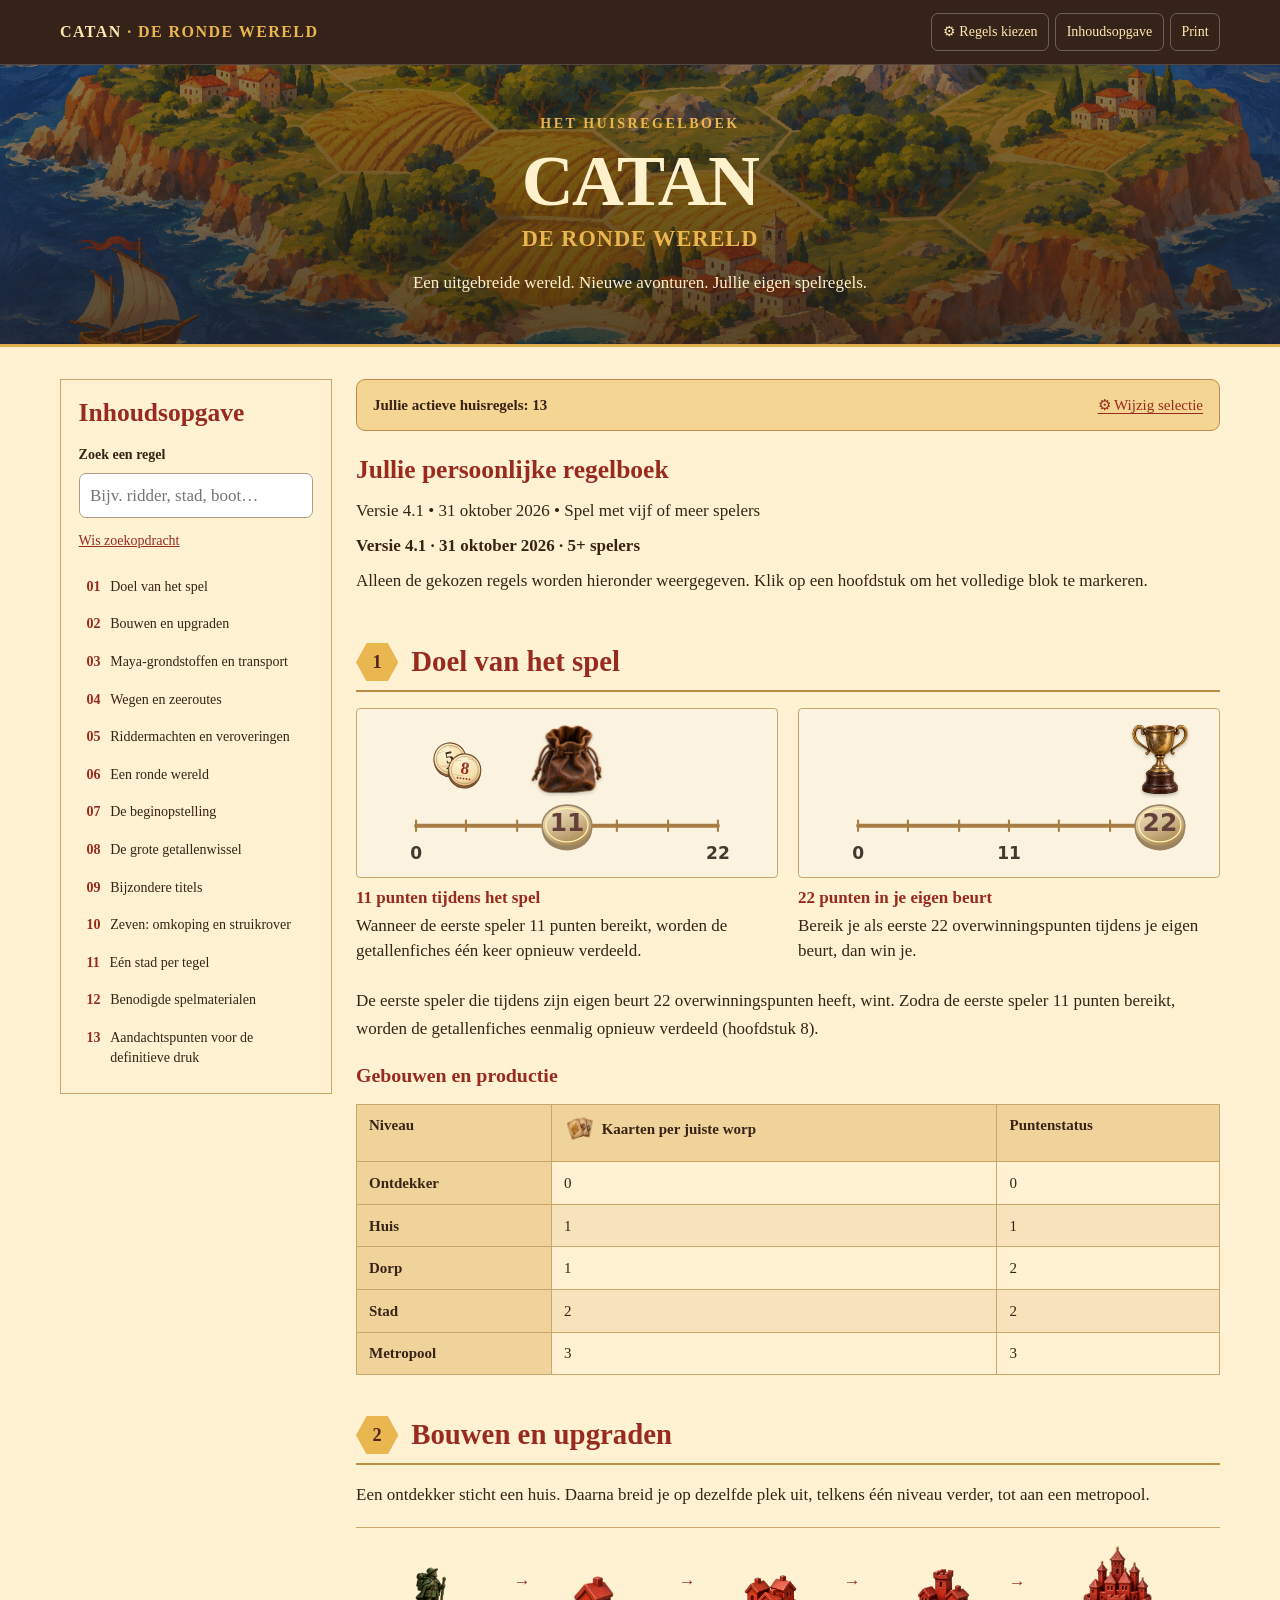
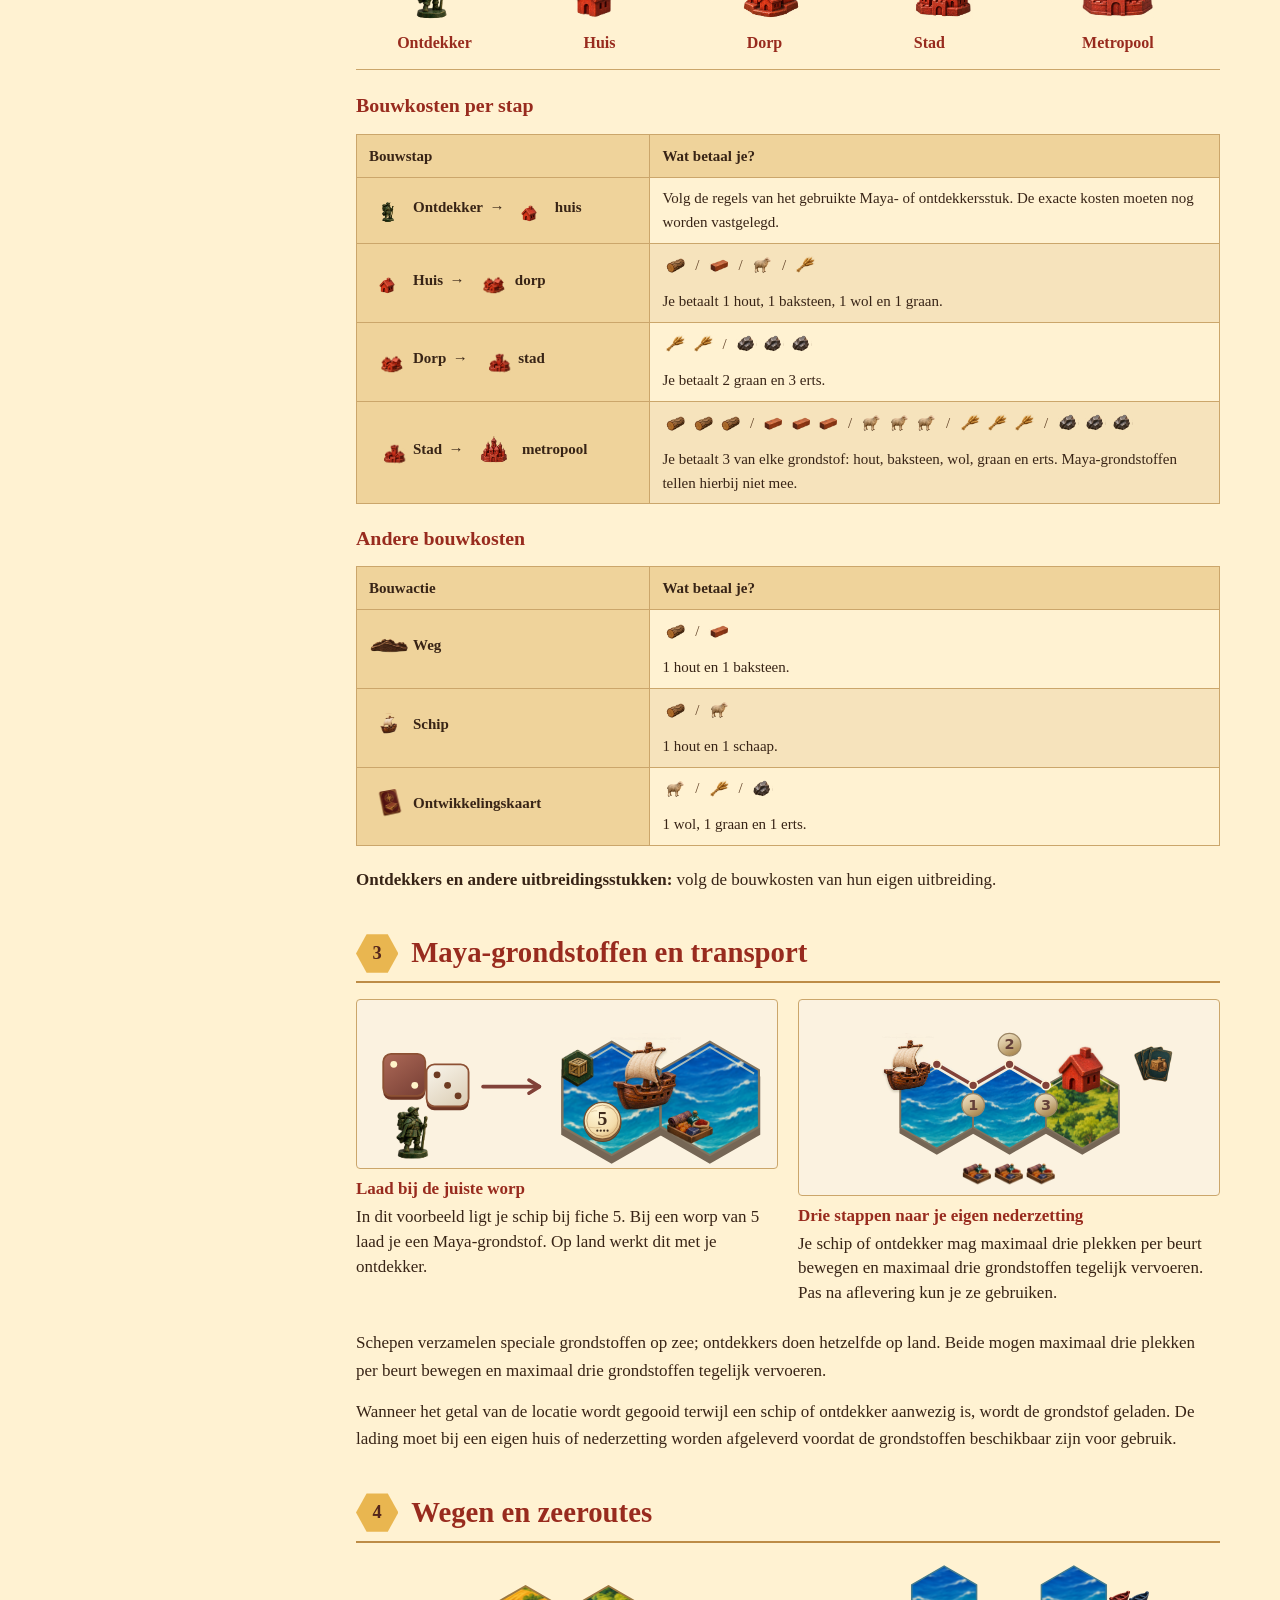
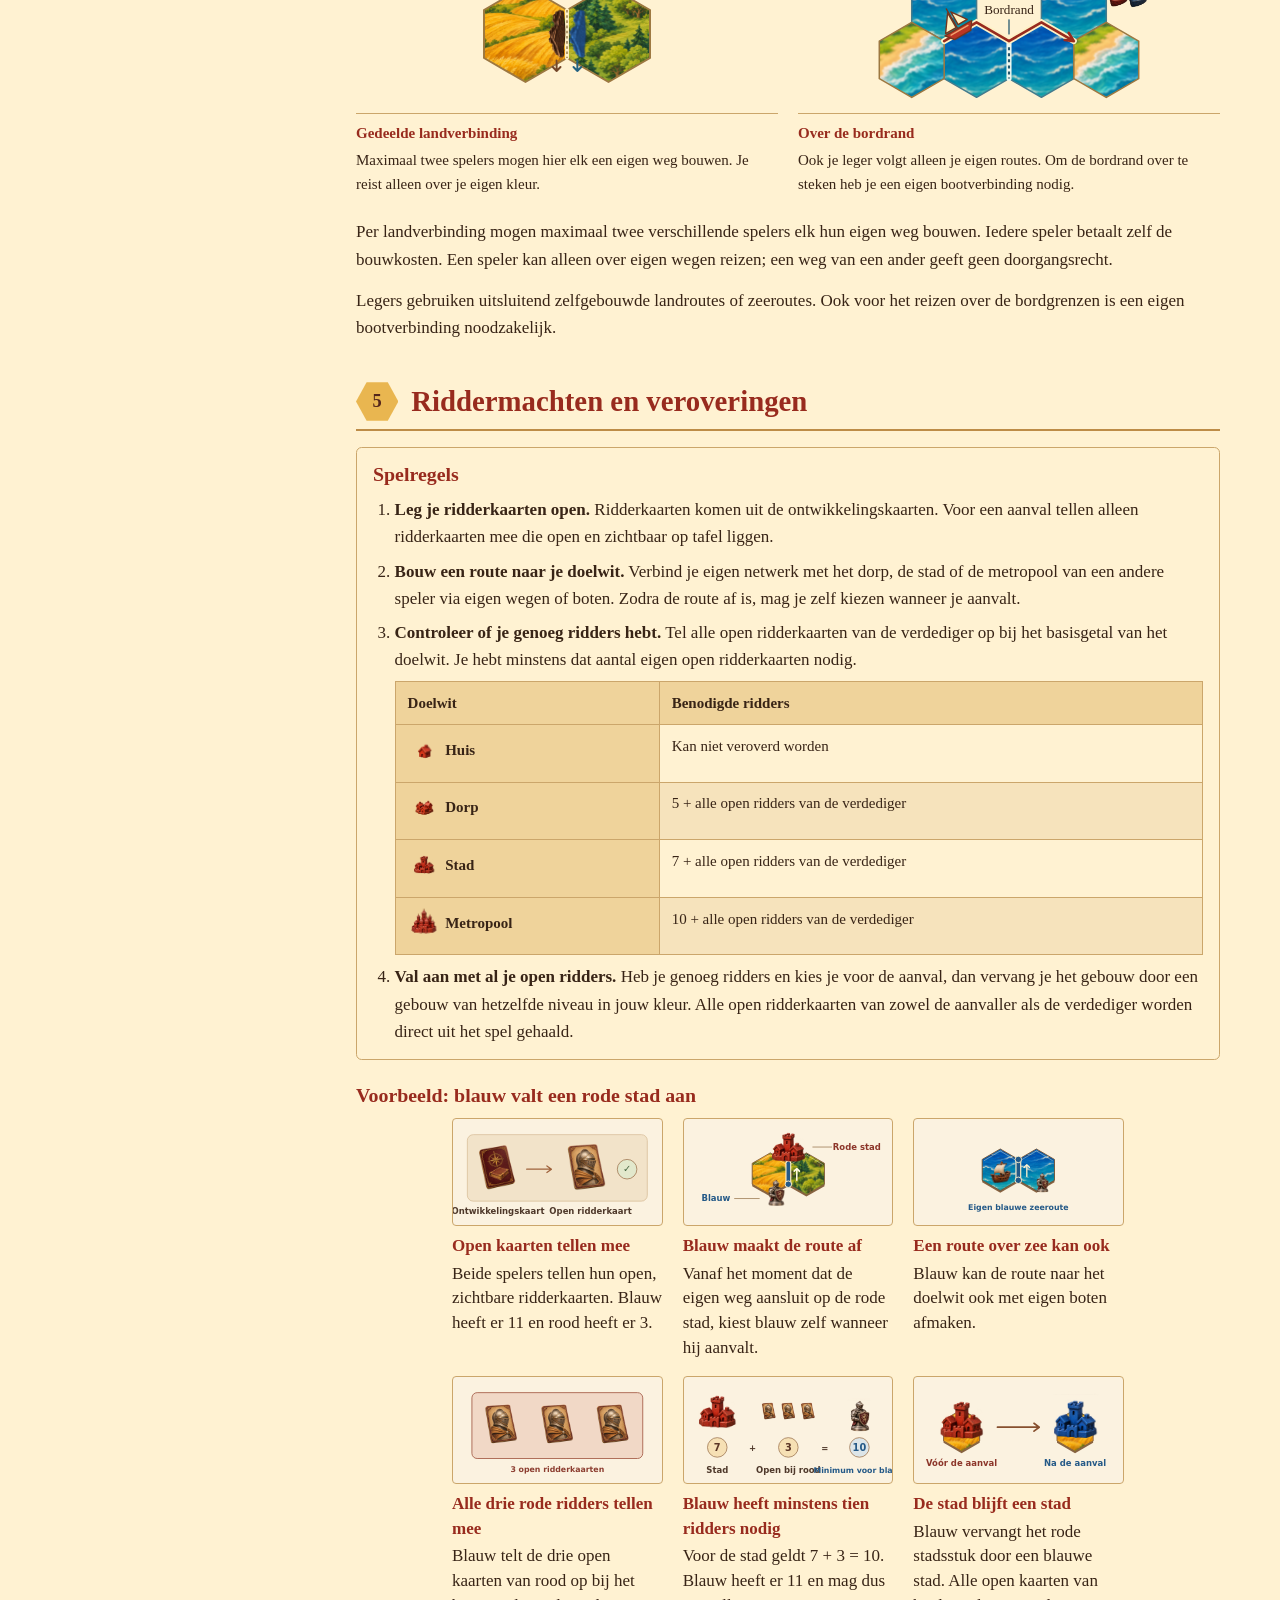
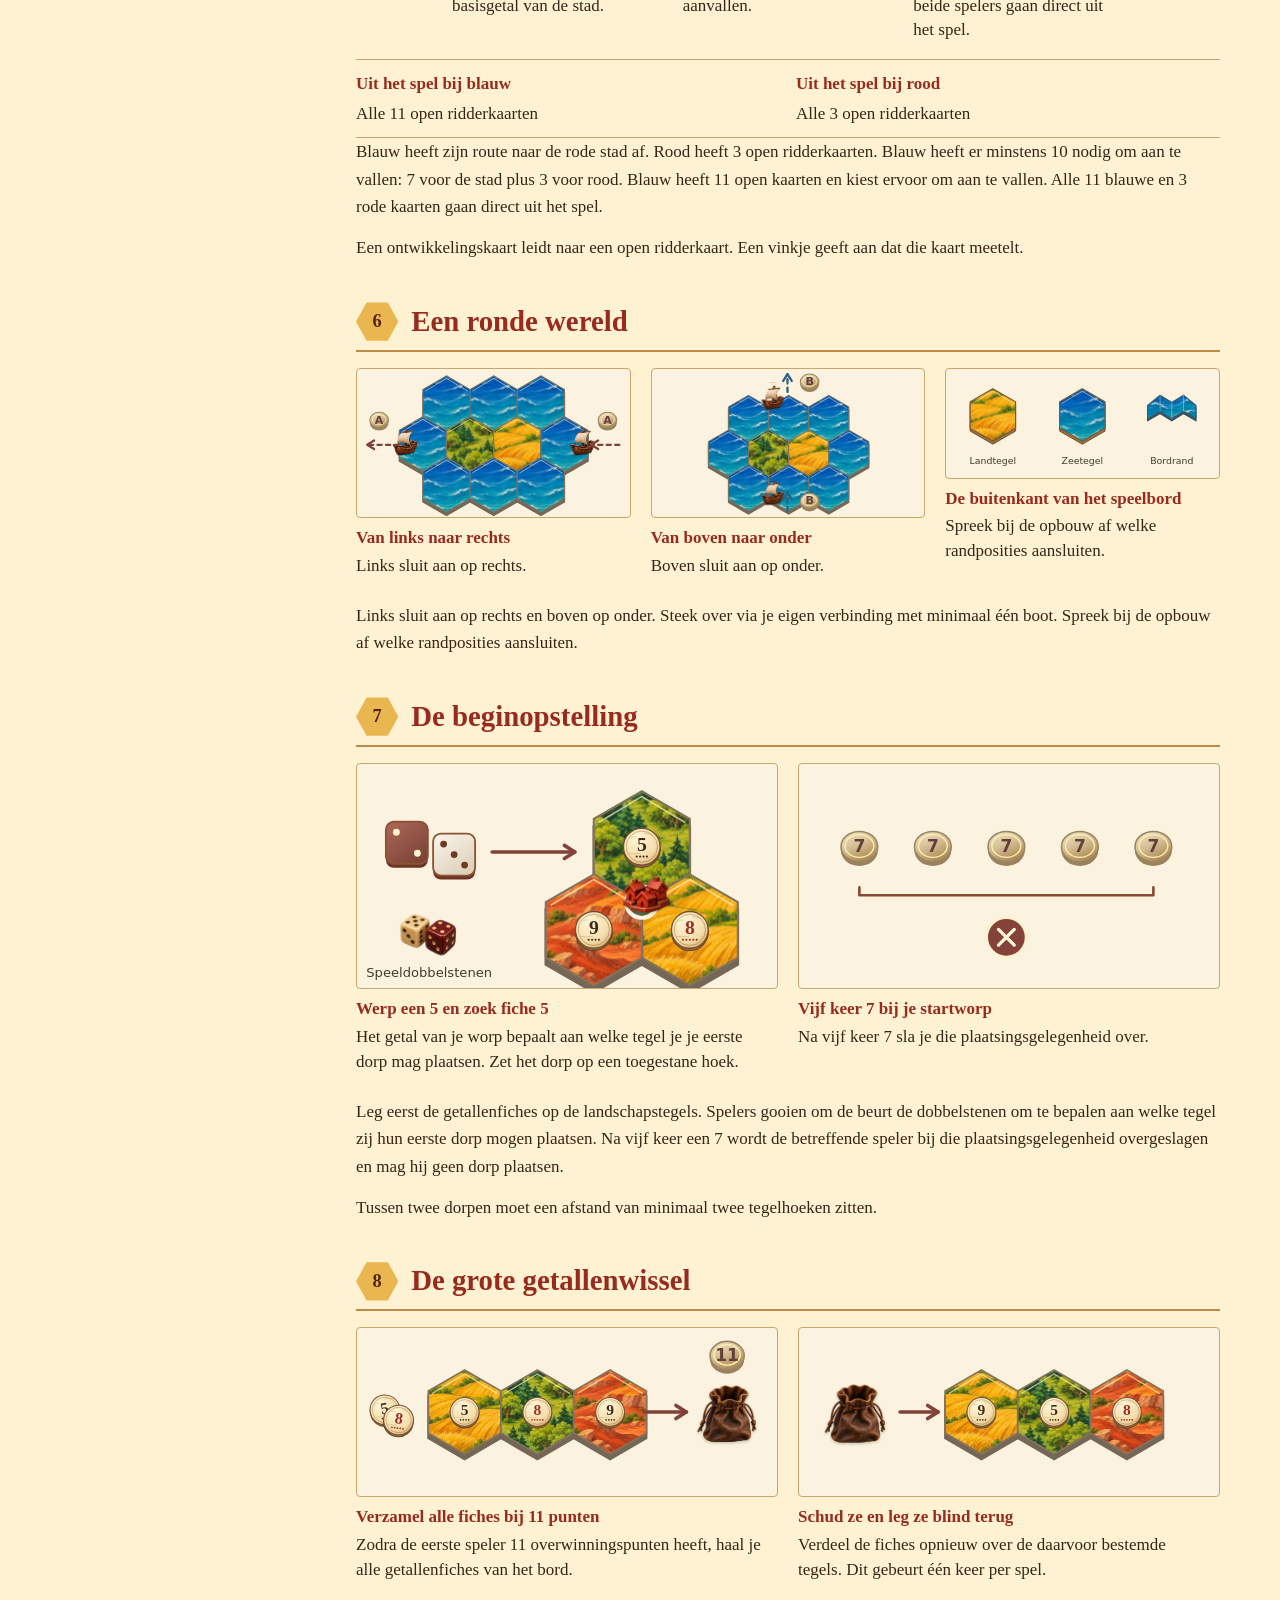
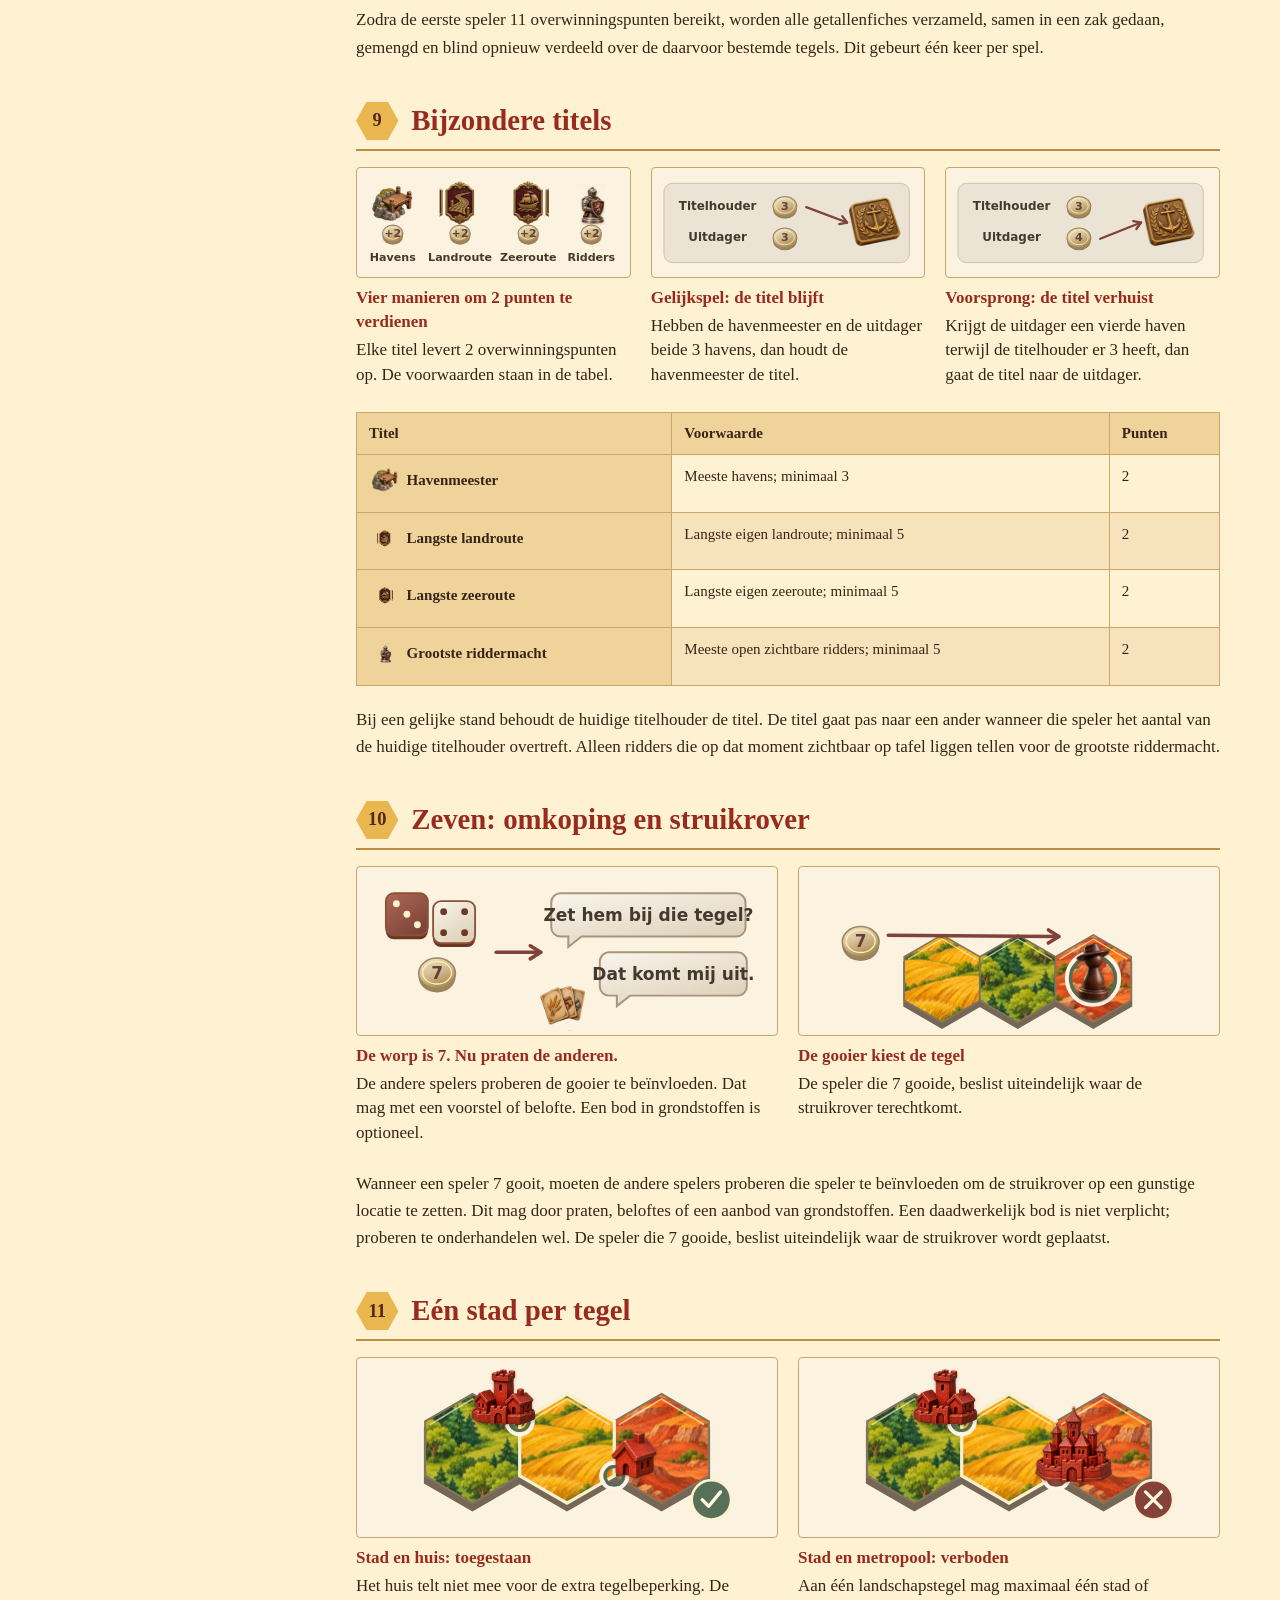
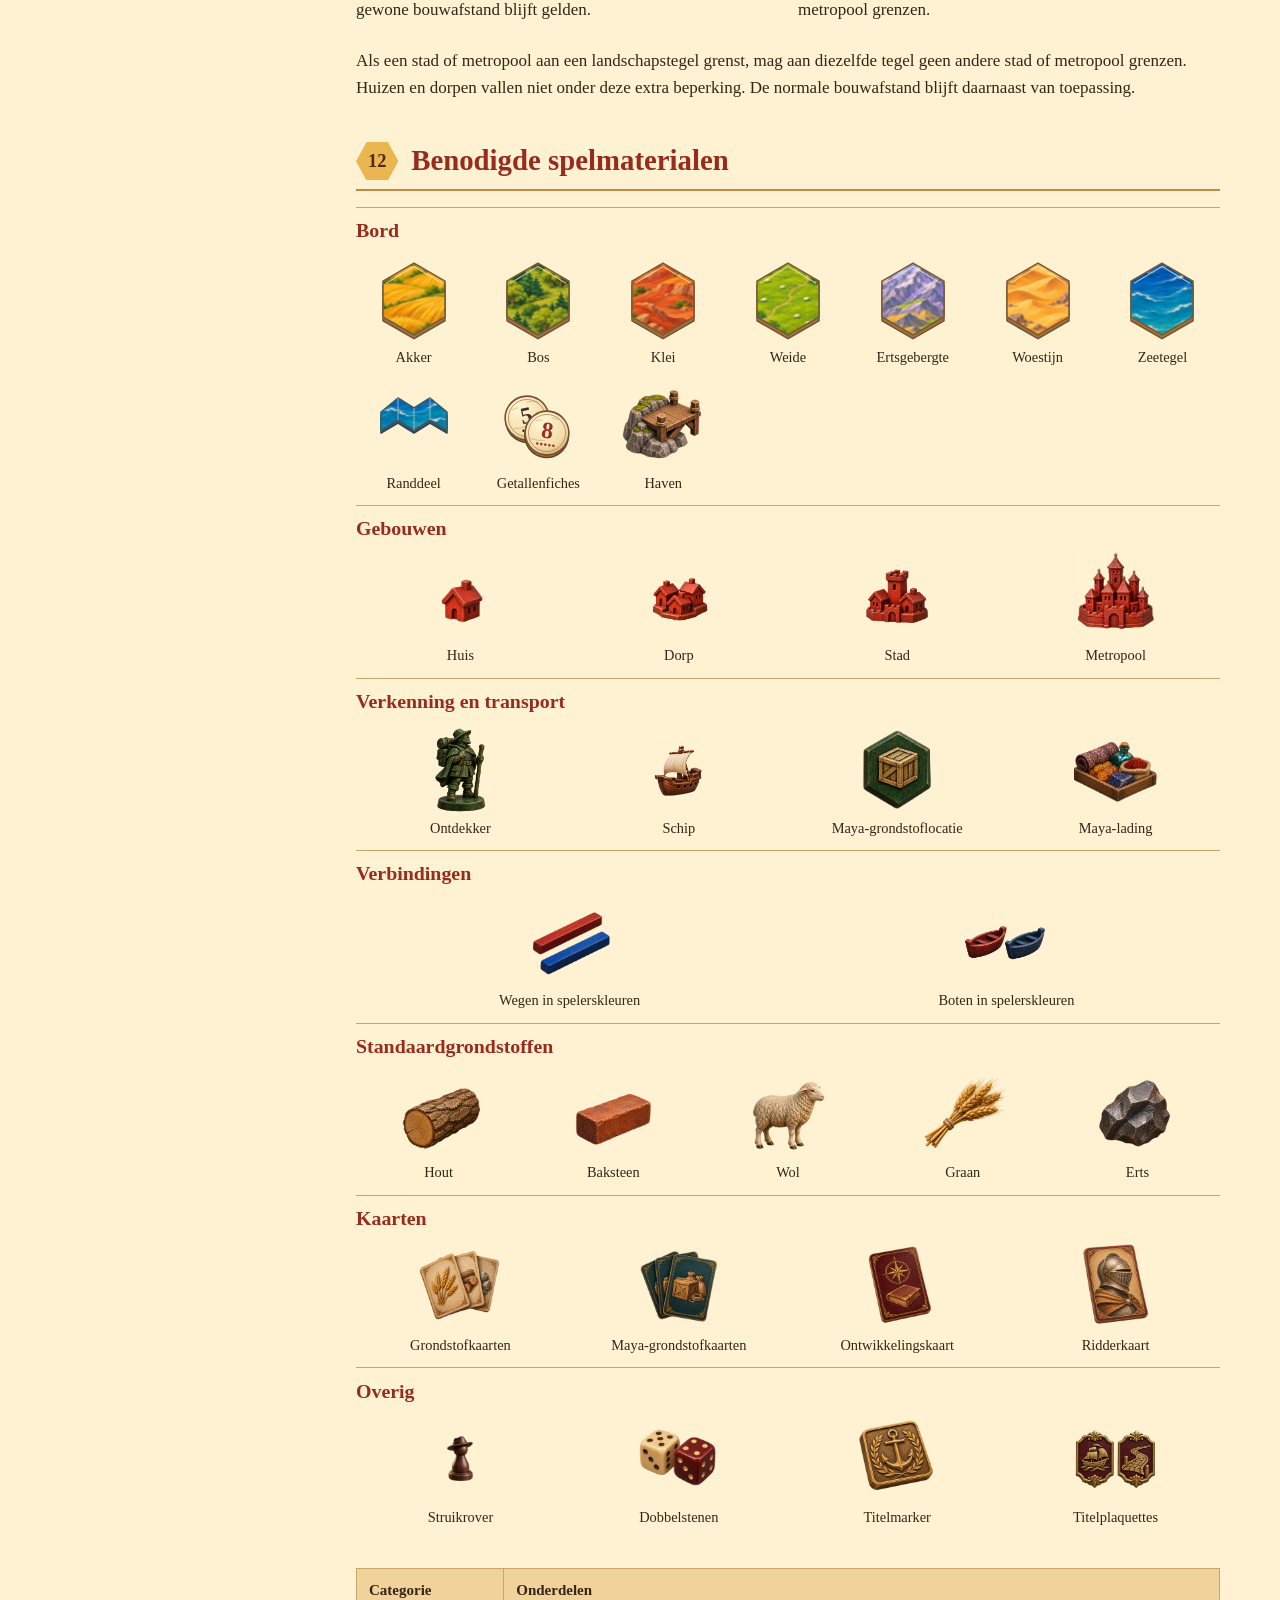
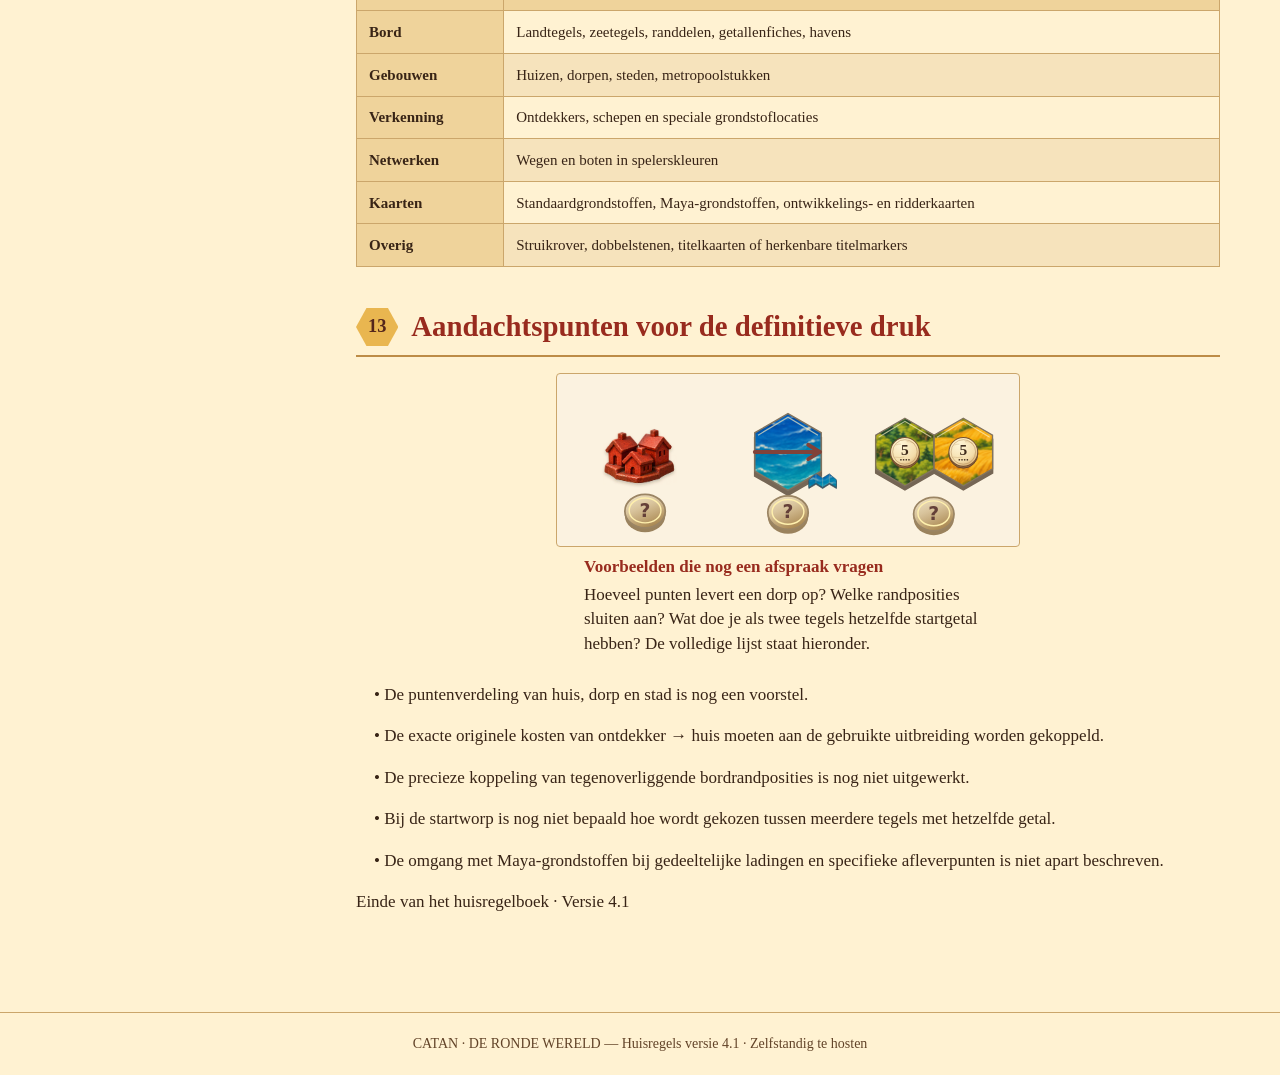
==== commit 78102139: "Remove the standard rule reminder from rule 10" ====
--- a/regels.html
+++ b/regels.html
@@ -463,7 +463,7 @@
     <figcaption><strong>De gooier kiest de tegel</strong>De speler die 7 gooide, beslist uiteindelijk waar de struikrover terechtkomt.</figcaption>
   </figure>
 </div>
-<p>Wanneer een speler 7 gooit, moeten de andere spelers proberen die speler te beïnvloeden om de struikrover op een gunstige locatie te zetten. Dit mag door praten, beloftes of een aanbod van grondstoffen. Een daadwerkelijk bod is niet verplicht; proberen te onderhandelen wel. De speler die 7 gooide, beslist uiteindelijk waar de struikrover wordt geplaatst. De overige standaardregels bij 7 gelden zolang jullie ze niet wijzigen.</p></div></section><section class="rule-card" id="regel-11" tabindex="-1"><div class="section-head"><span class="hex">11</span><h2>Eén stad per tegel</h2></div><div class="rule-content"><div class="regelvoorbeelden">
+<p>Wanneer een speler 7 gooit, moeten de andere spelers proberen die speler te beïnvloeden om de struikrover op een gunstige locatie te zetten. Dit mag door praten, beloftes of een aanbod van grondstoffen. Een daadwerkelijk bod is niet verplicht; proberen te onderhandelen wel. De speler die 7 gooide, beslist uiteindelijk waar de struikrover wordt geplaatst.</p></div></section><section class="rule-card" id="regel-11" tabindex="-1"><div class="section-head"><span class="hex">11</span><h2>Eén stad per tegel</h2></div><div class="rule-content"><div class="regelvoorbeelden">
   <figure class="regelvoorbeeld">
     <svg viewBox="0 0 320 136" role="img" aria-label="Op twee tegenoverliggende hoeken van de gemarkeerde tegel staan een stad en een huis. Een groen vinkje markeert de toegestane combinatie." xmlns="http://www.w3.org/2000/svg">
       <g transform="translate(160 69) scale(1.3)"><use href="#voorbeeld-zeshoek" transform="translate(0 4) scale(1)" fill="#756655" stroke="#756655" stroke-width="1.5"/><use href="#voorbeeld-zeshoek" transform="translate(0 0) scale(1)" fill="url(#voorbeeld-veld)" stroke="#82745f" stroke-width="1.2"/><use href="#voorbeeld-tegelrand" transform="translate(0 0) scale(1)" /></g><g transform="translate(87.954 69) scale(1.3)"><use href="#voorbeeld-zeshoek" transform="translate(0 4) scale(1)" fill="#756655" stroke="#756655" stroke-width="1.5"/><use href="#voorbeeld-zeshoek" transform="translate(0 0) scale(1)" fill="url(#voorbeeld-bos)" stroke="#82745f" stroke-width="1.2"/><use href="#voorbeeld-tegelrand" transform="translate(0 0) scale(1)" /></g><g transform="translate(232.046 69) scale(1.3)"><use href="#voorbeeld-zeshoek" transform="translate(0 4) scale(1)" fill="#756655" stroke="#756655" stroke-width="1.5"/><use href="#voorbeeld-zeshoek" transform="translate(0 0) scale(1)" fill="url(#voorbeeld-klei)" stroke="#82745f" stroke-width="1.2"/><use href="#voorbeeld-tegelrand" transform="translate(0 0) scale(1)" /></g><path d="M160 27.4 196.023 48.2V89.8L160 110.6 123.977 89.8V48.2Z" fill="none" stroke="#faf0ce" stroke-width="2.5"/><circle cx="123.977" cy="48.2" r="10" fill="none" stroke="#fbf5e8" stroke-width="3"/><circle cx="123.977" cy="48.2" r="7" fill="none" stroke="#526c58" stroke-width="2.4"/><circle cx="196.023" cy="89.8" r="10" fill="none" stroke="#fbf5e8" stroke-width="3"/><circle cx="196.023" cy="89.8" r="7" fill="none" stroke="#526c58" stroke-width="2.4"/><use href="#voorbeeld-stad" transform="translate(111.48 30.32) scale(0.79)" filter="url(#voorbeeld-schaduw)"/><use href="#boek-huis" transform="translate(209.52 70.68) scale(0.84)" filter="url(#voorbeeld-schaduw)"/><circle cx="270" cy="108" r="15" fill="#58705a" stroke="#fff2cd" stroke-width="2"/><path d="M263 108l5 5 9-11" fill="none" stroke="#fff7df" stroke-width="2.5" stroke-linecap="round" stroke-linejoin="round" />
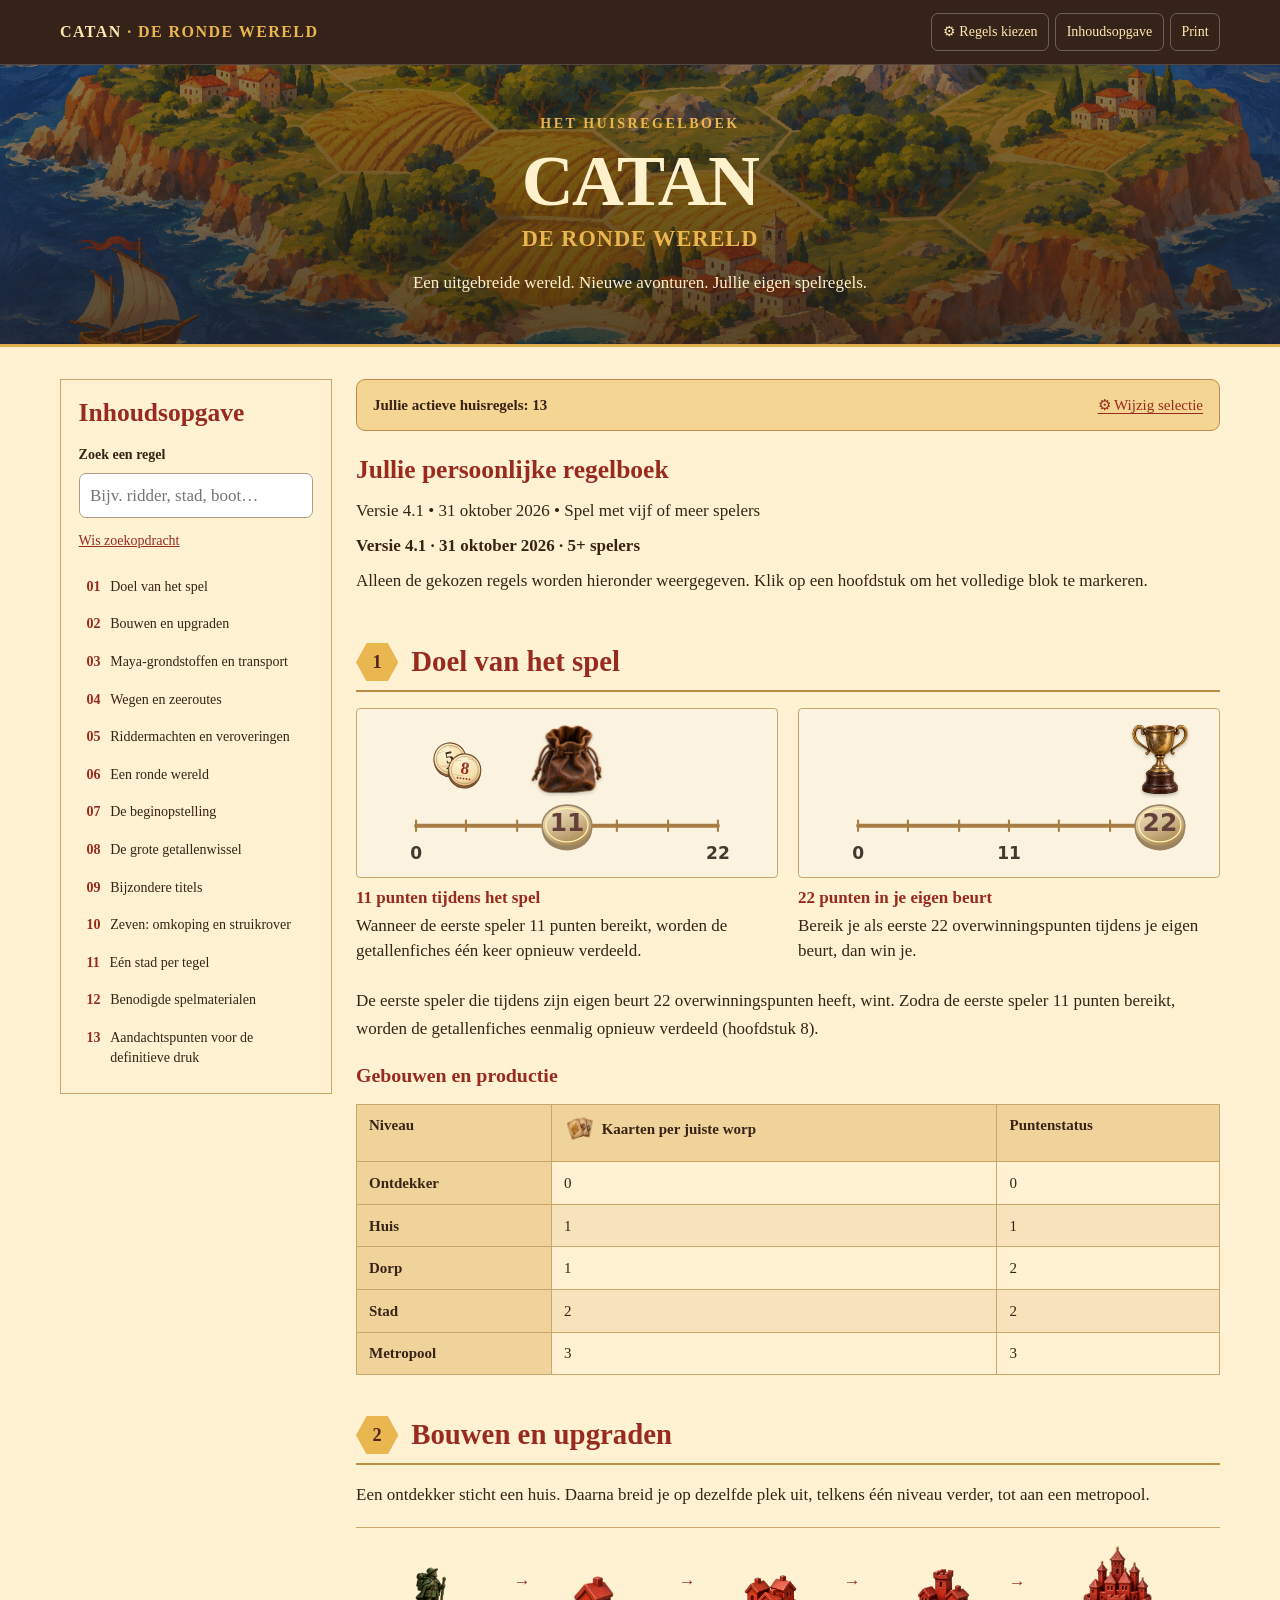
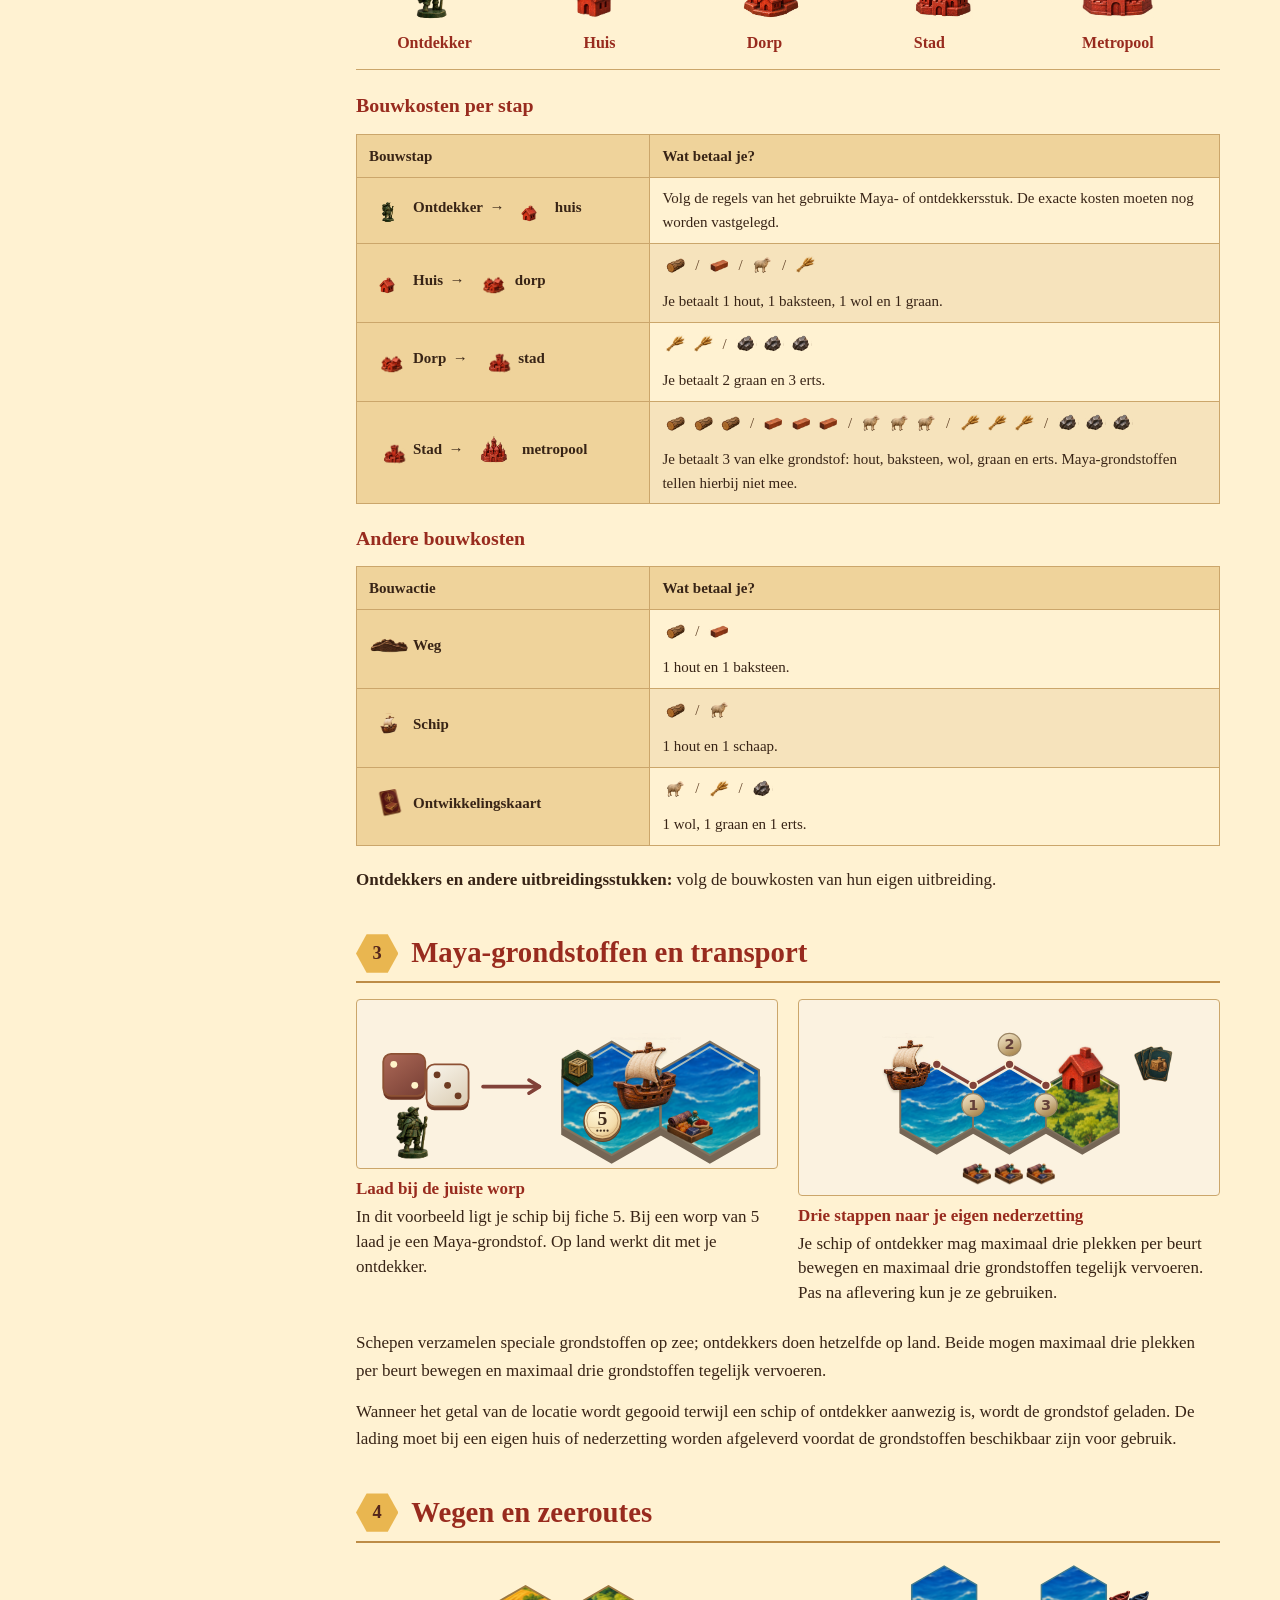
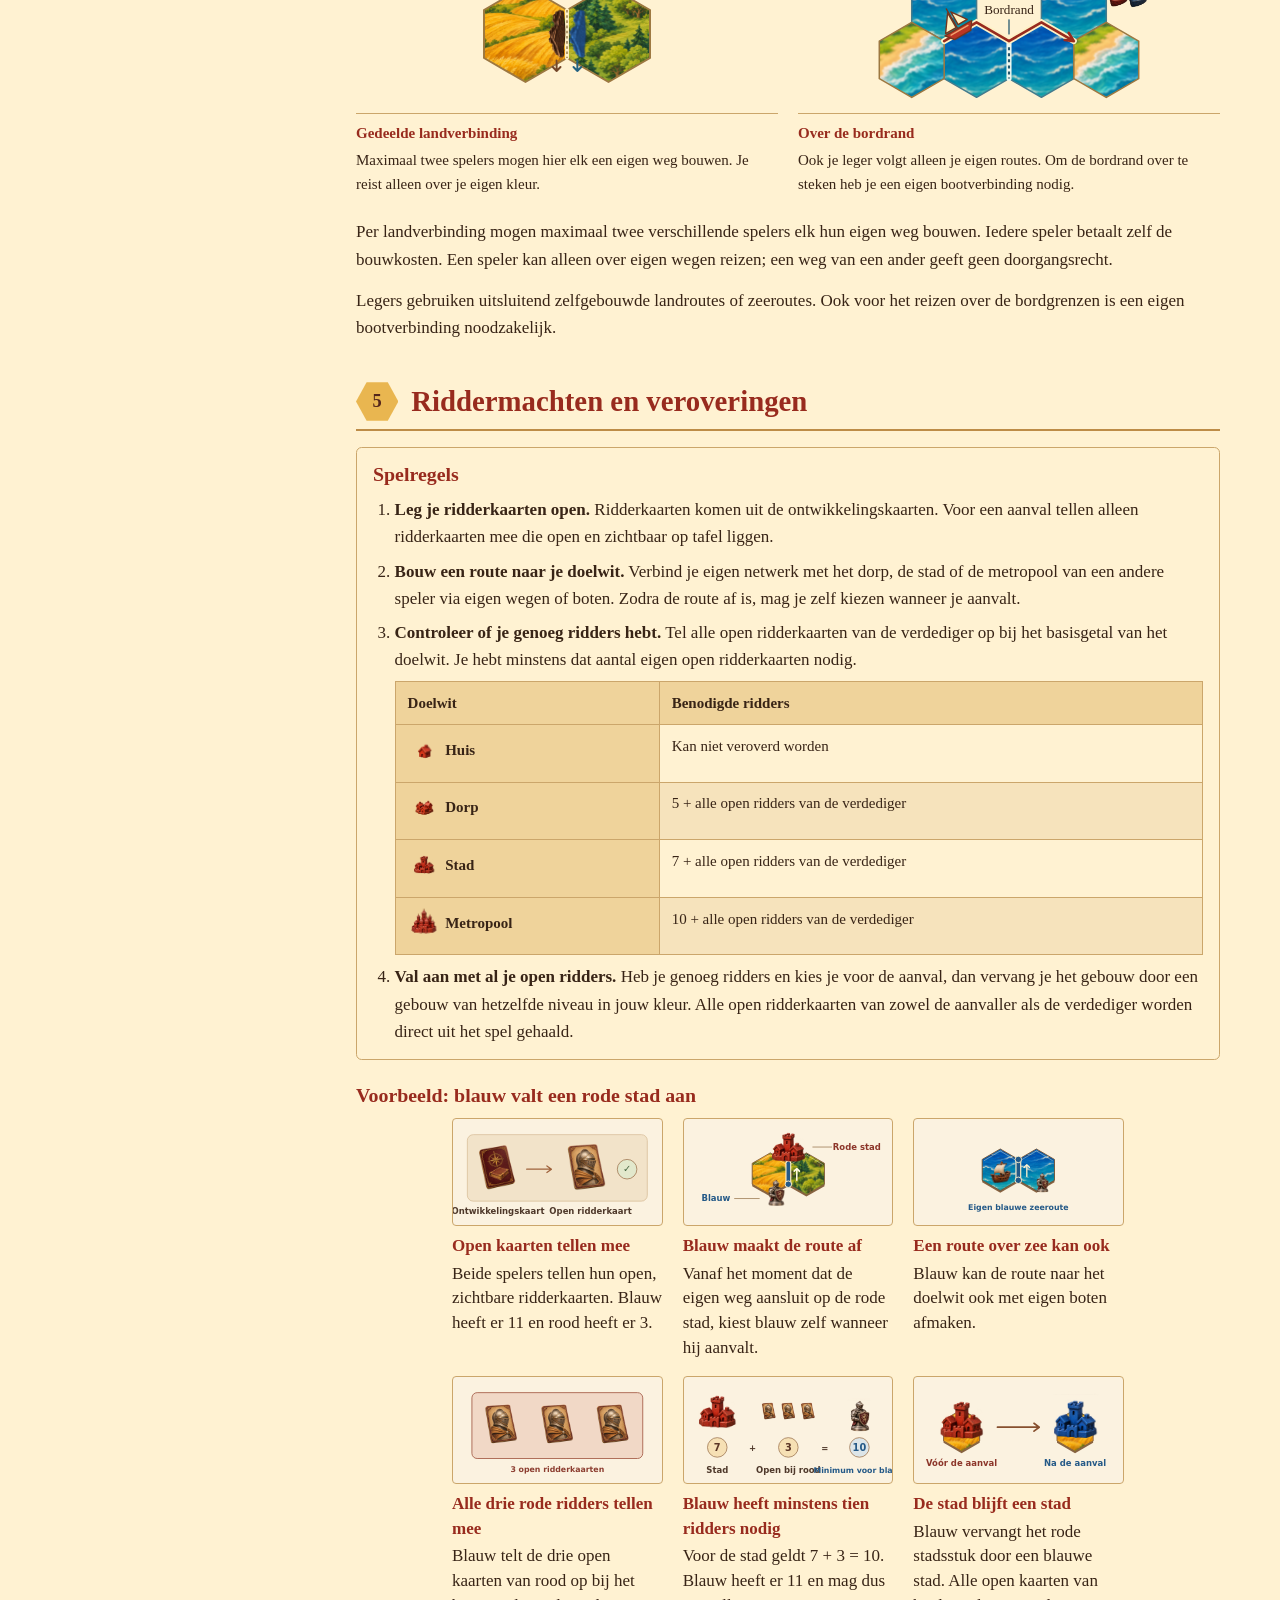
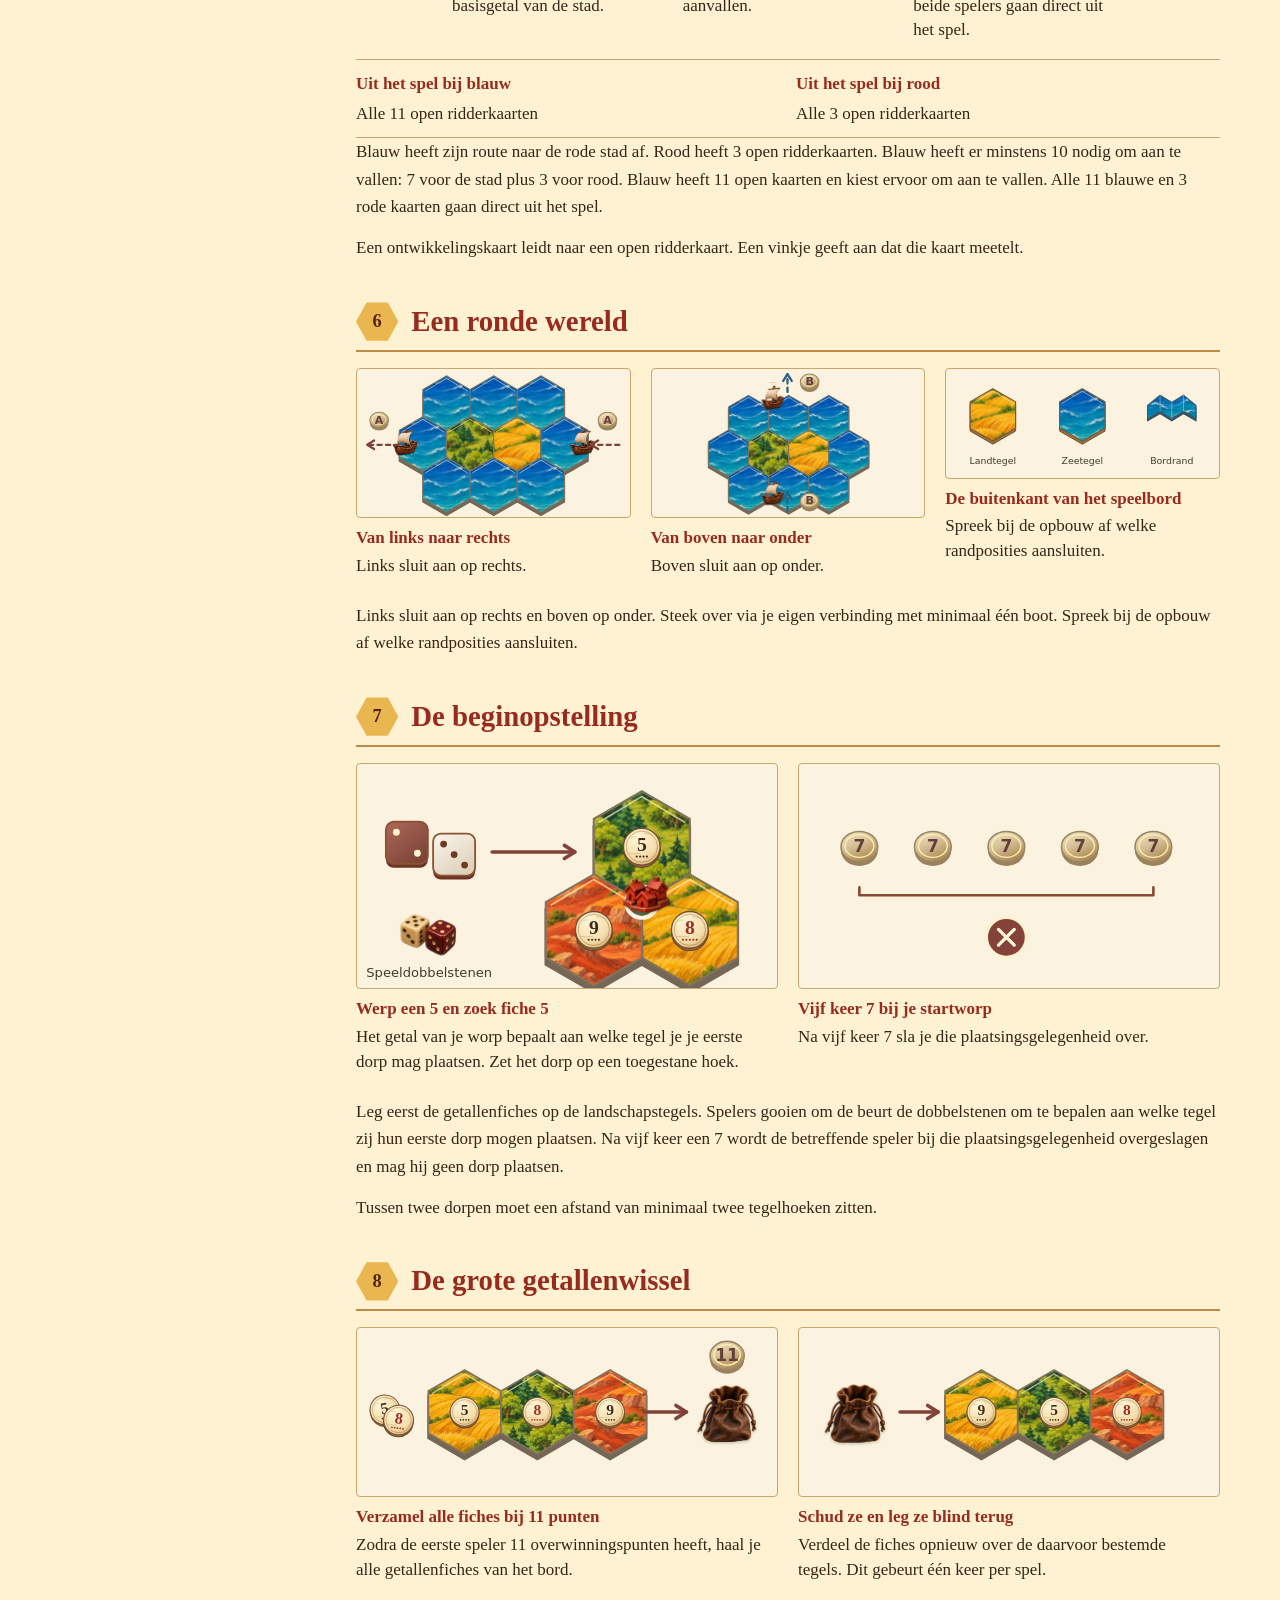
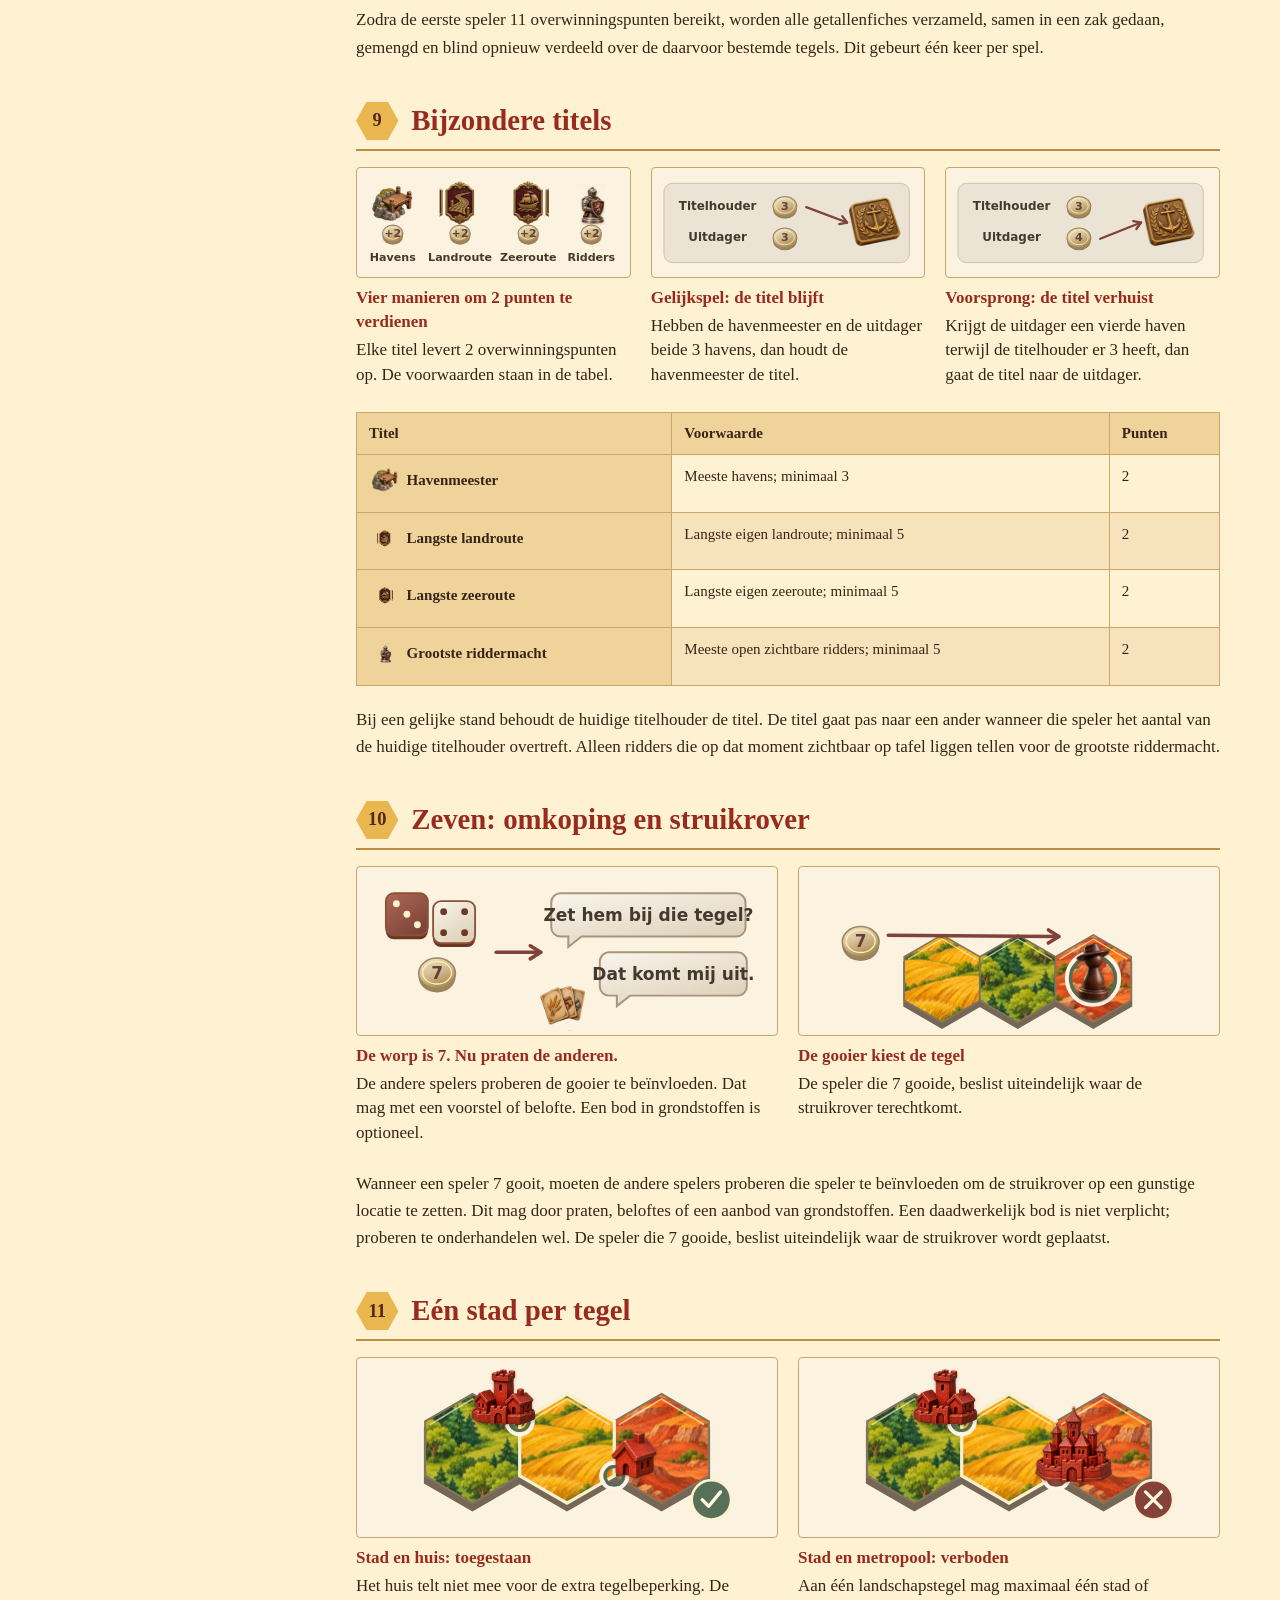
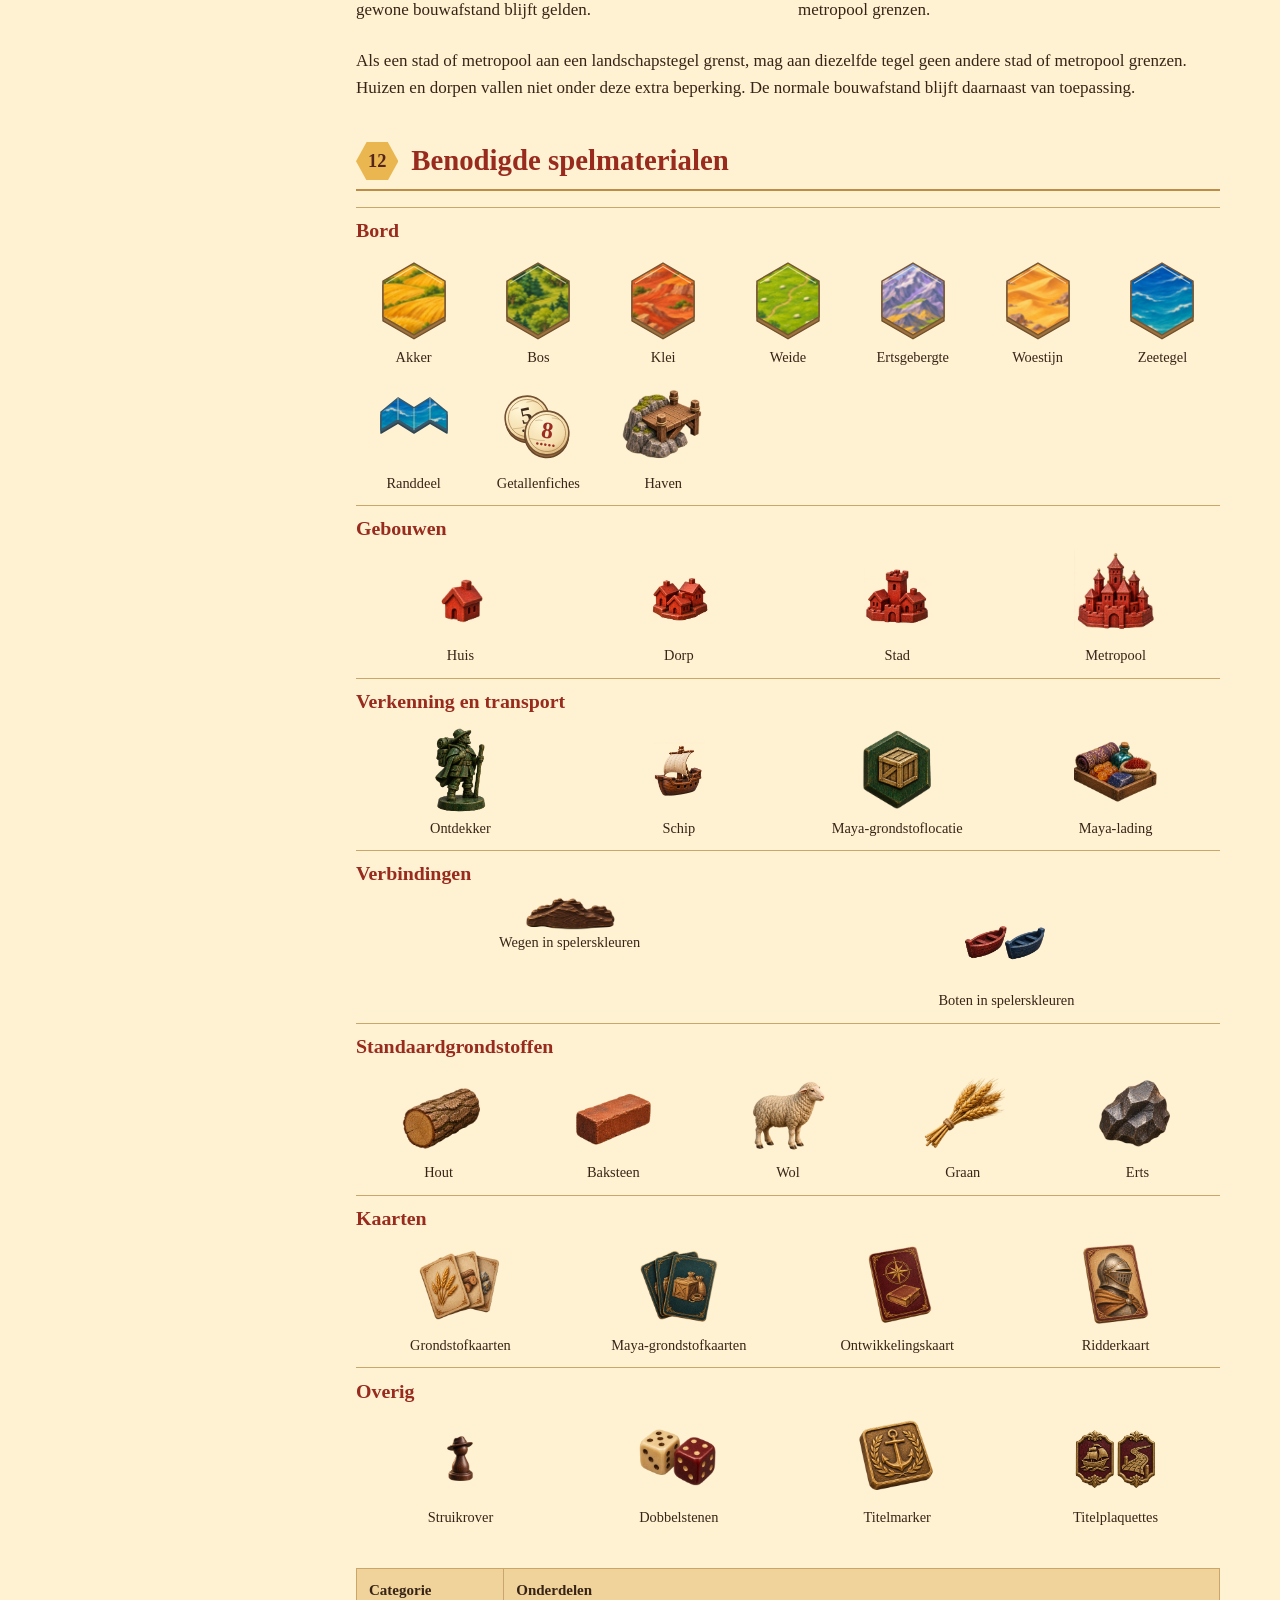
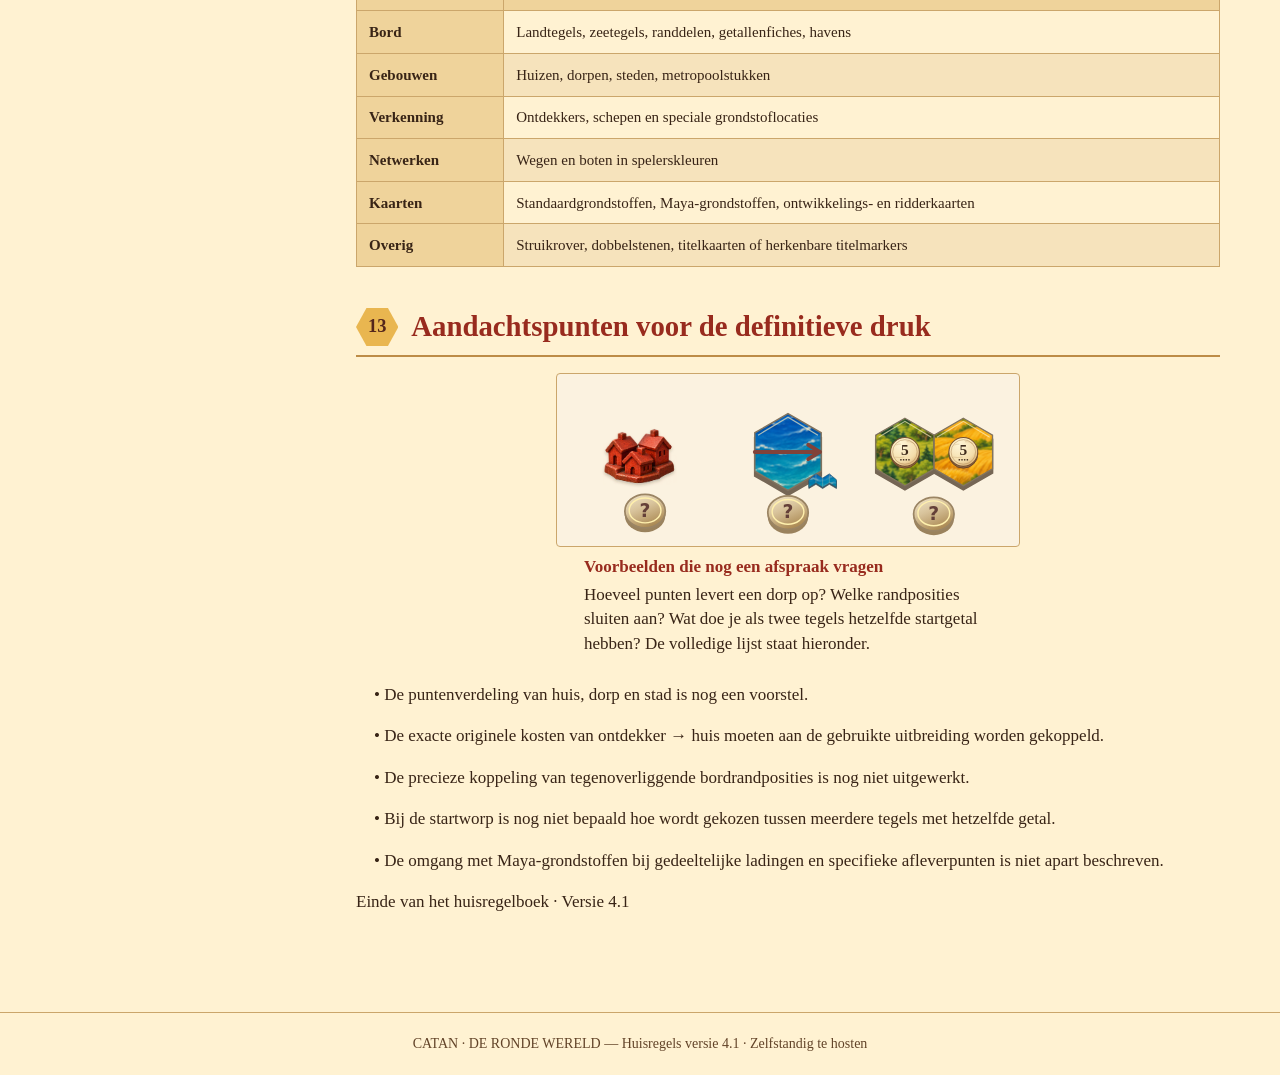
==== commit e850dd2e: "Use the brown road piece in the materials list" ====
--- a/regels.html
+++ b/regels.html
@@ -514,7 +514,7 @@
   <div class="materiaal-groep">
     <h3>Verbindingen</h3>
     <ul>
-      <li><svg viewBox="-48 -49 96 98" aria-hidden="true" focusable="false"><use href="#onderdeel-wegen"/></svg><span>Wegen in spelerskleuren</span></li>
+      <li><svg viewBox="0 0 1938 811" aria-hidden="true" focusable="false" xmlns="http://www.w3.org/2000/svg"><image href="beelden/wegstuk-walnoot.png" width="1938" height="811"/></svg><span>Wegen in spelerskleuren</span></li>
       <li><svg viewBox="-48 -49 96 98" aria-hidden="true" focusable="false"><use href="#verkenning-boten"/></svg><span>Boten in spelerskleuren</span></li>
     </ul>
   </div>
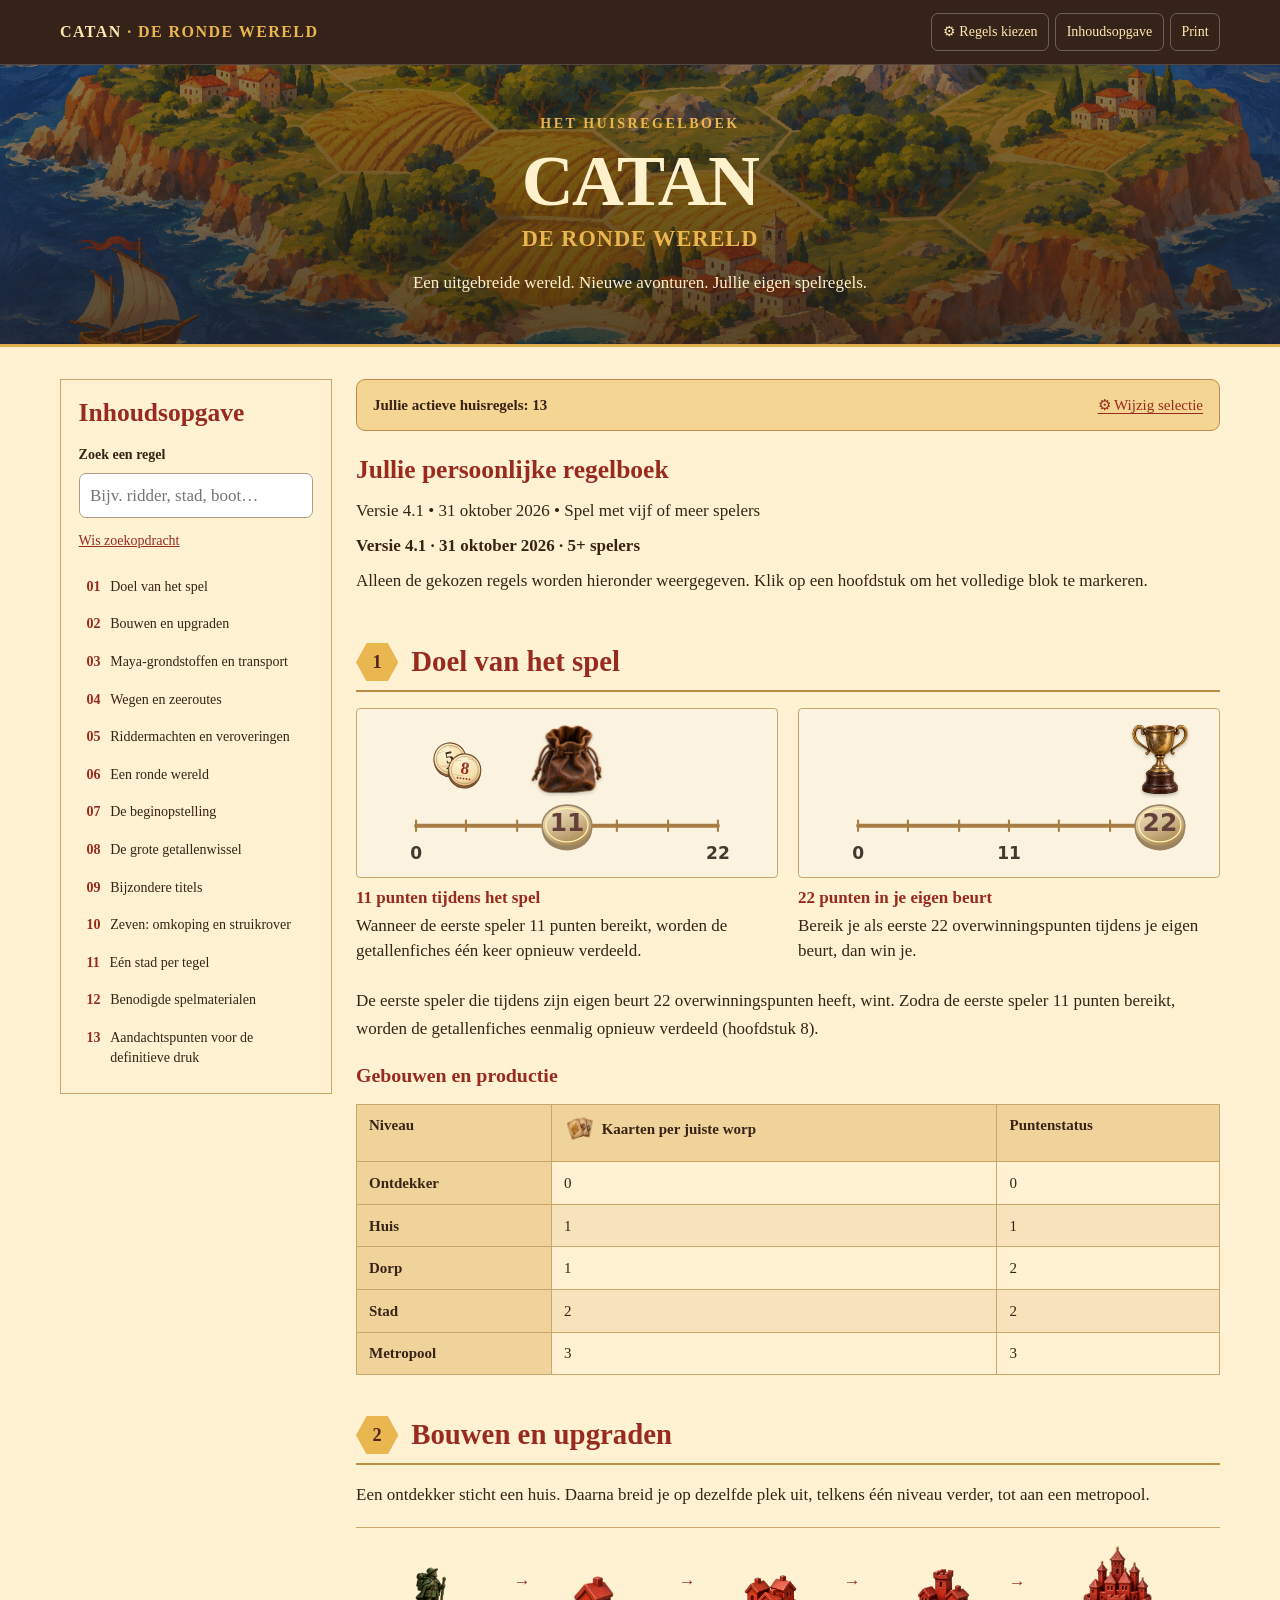
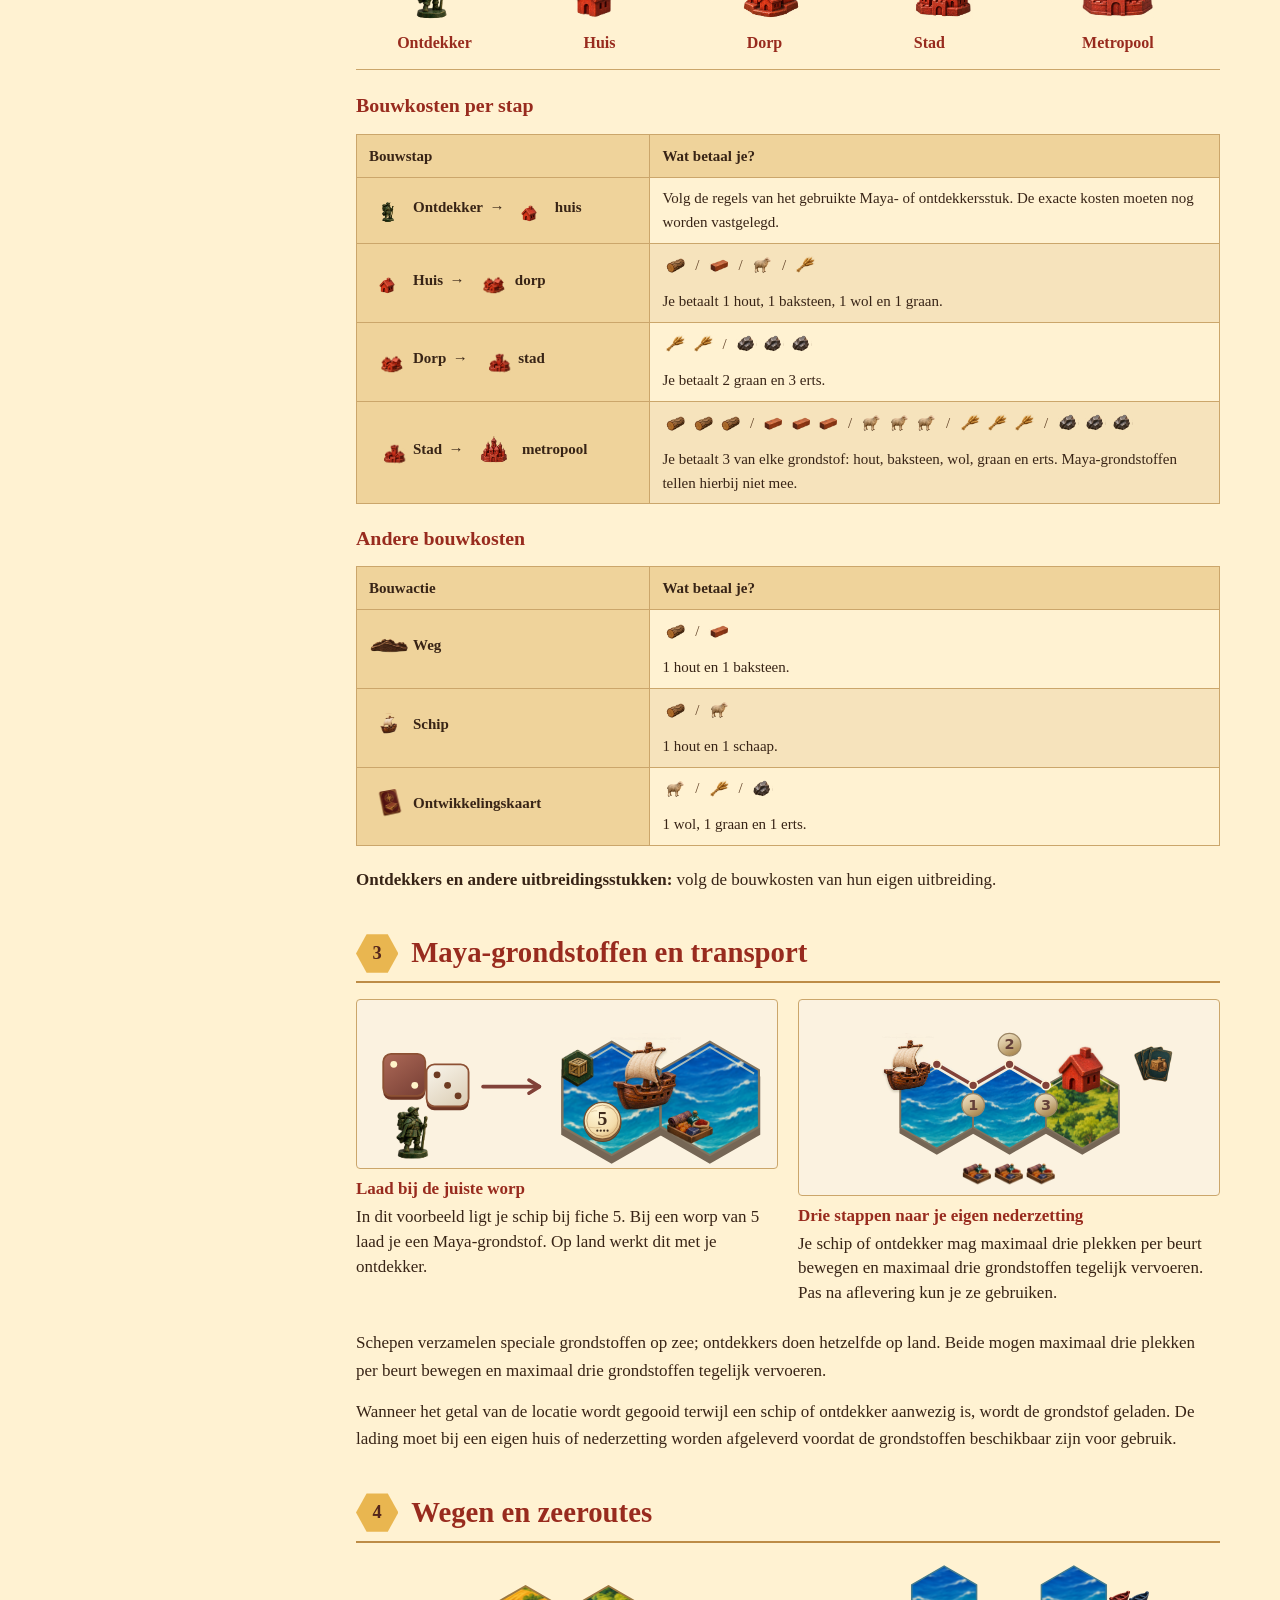
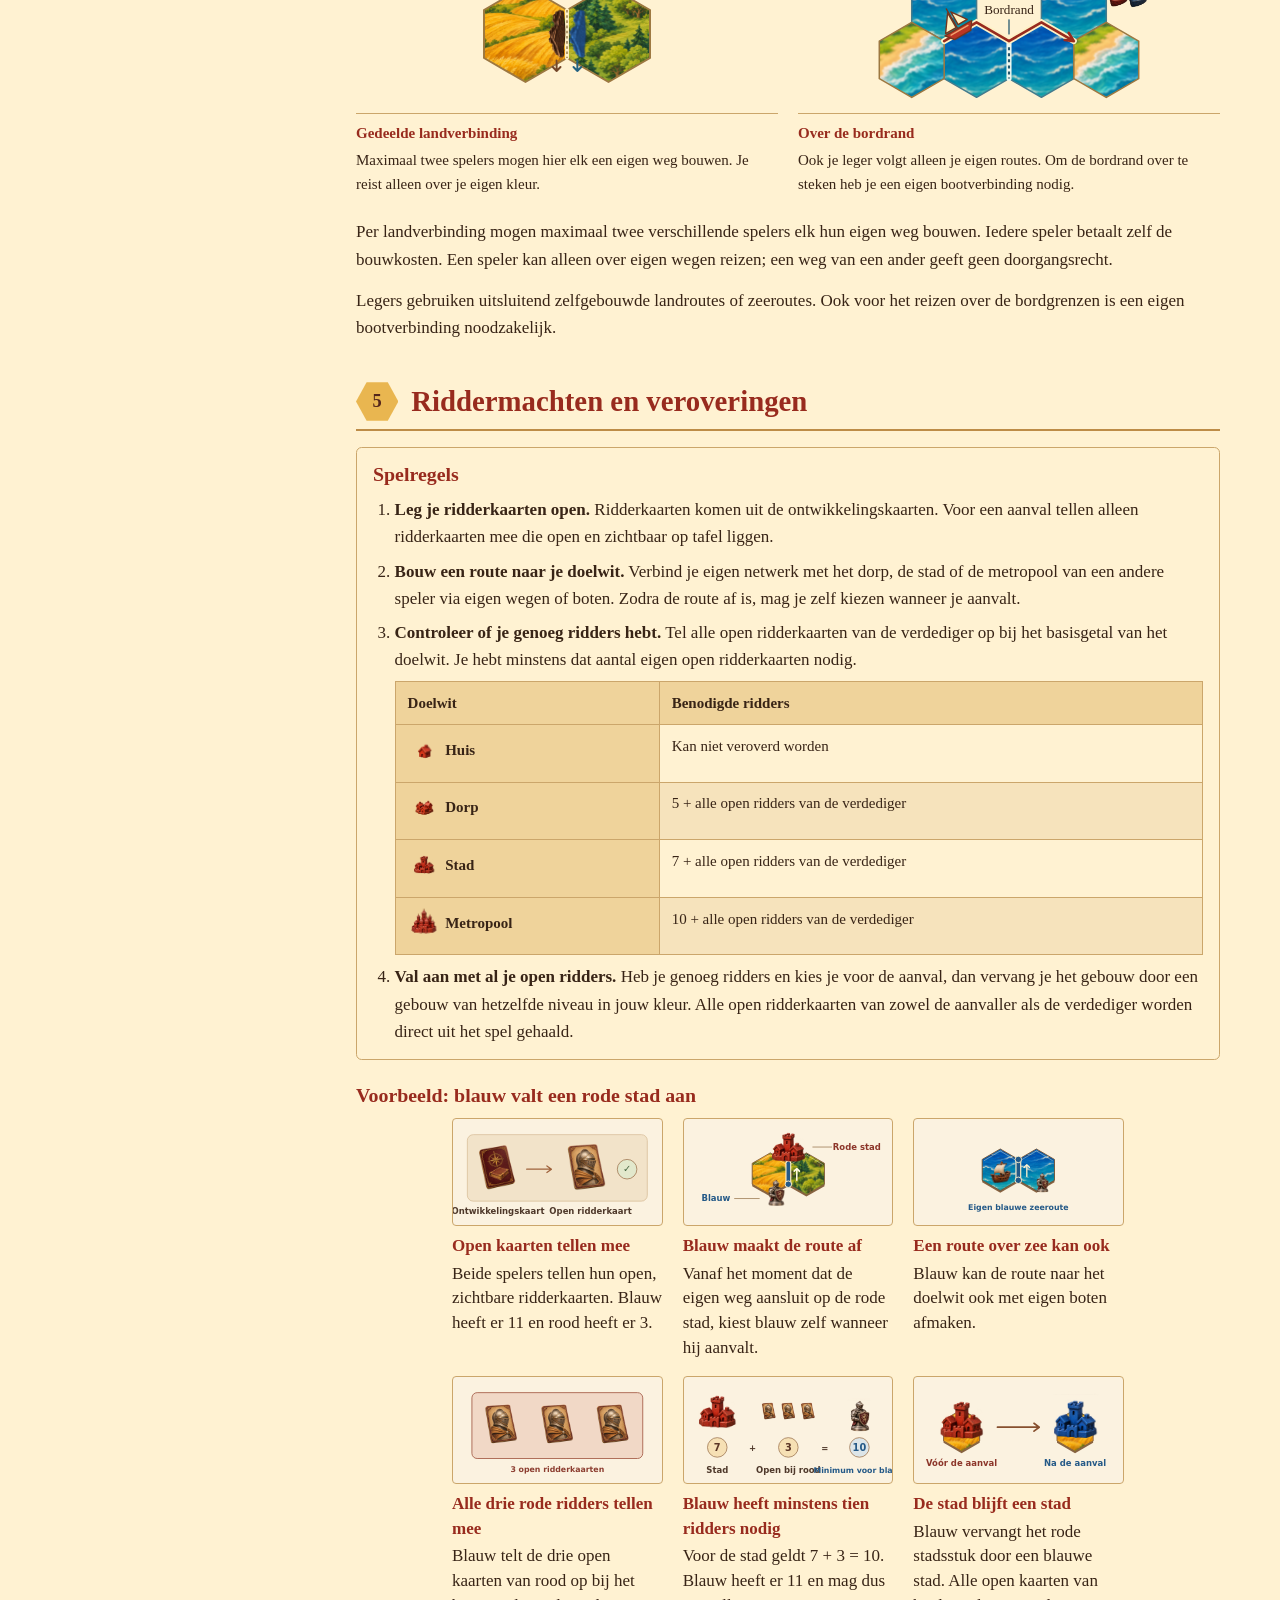
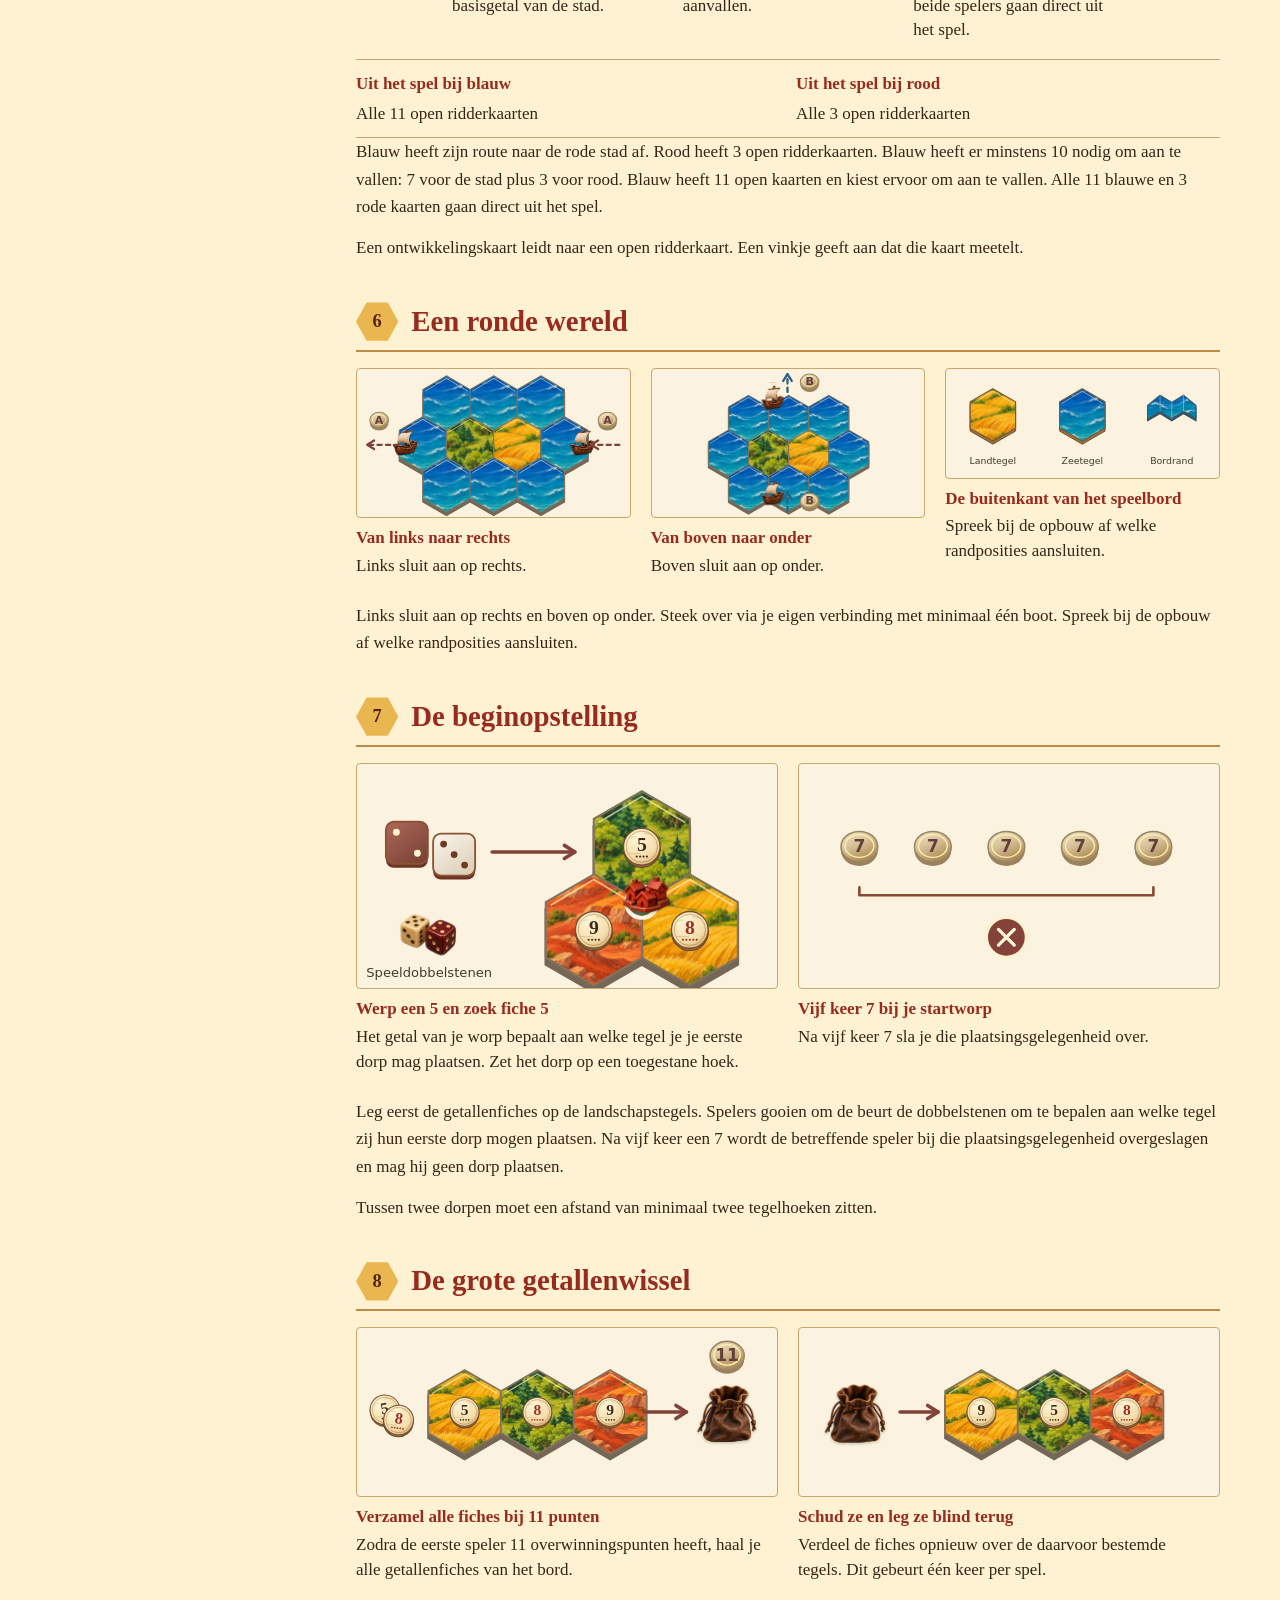
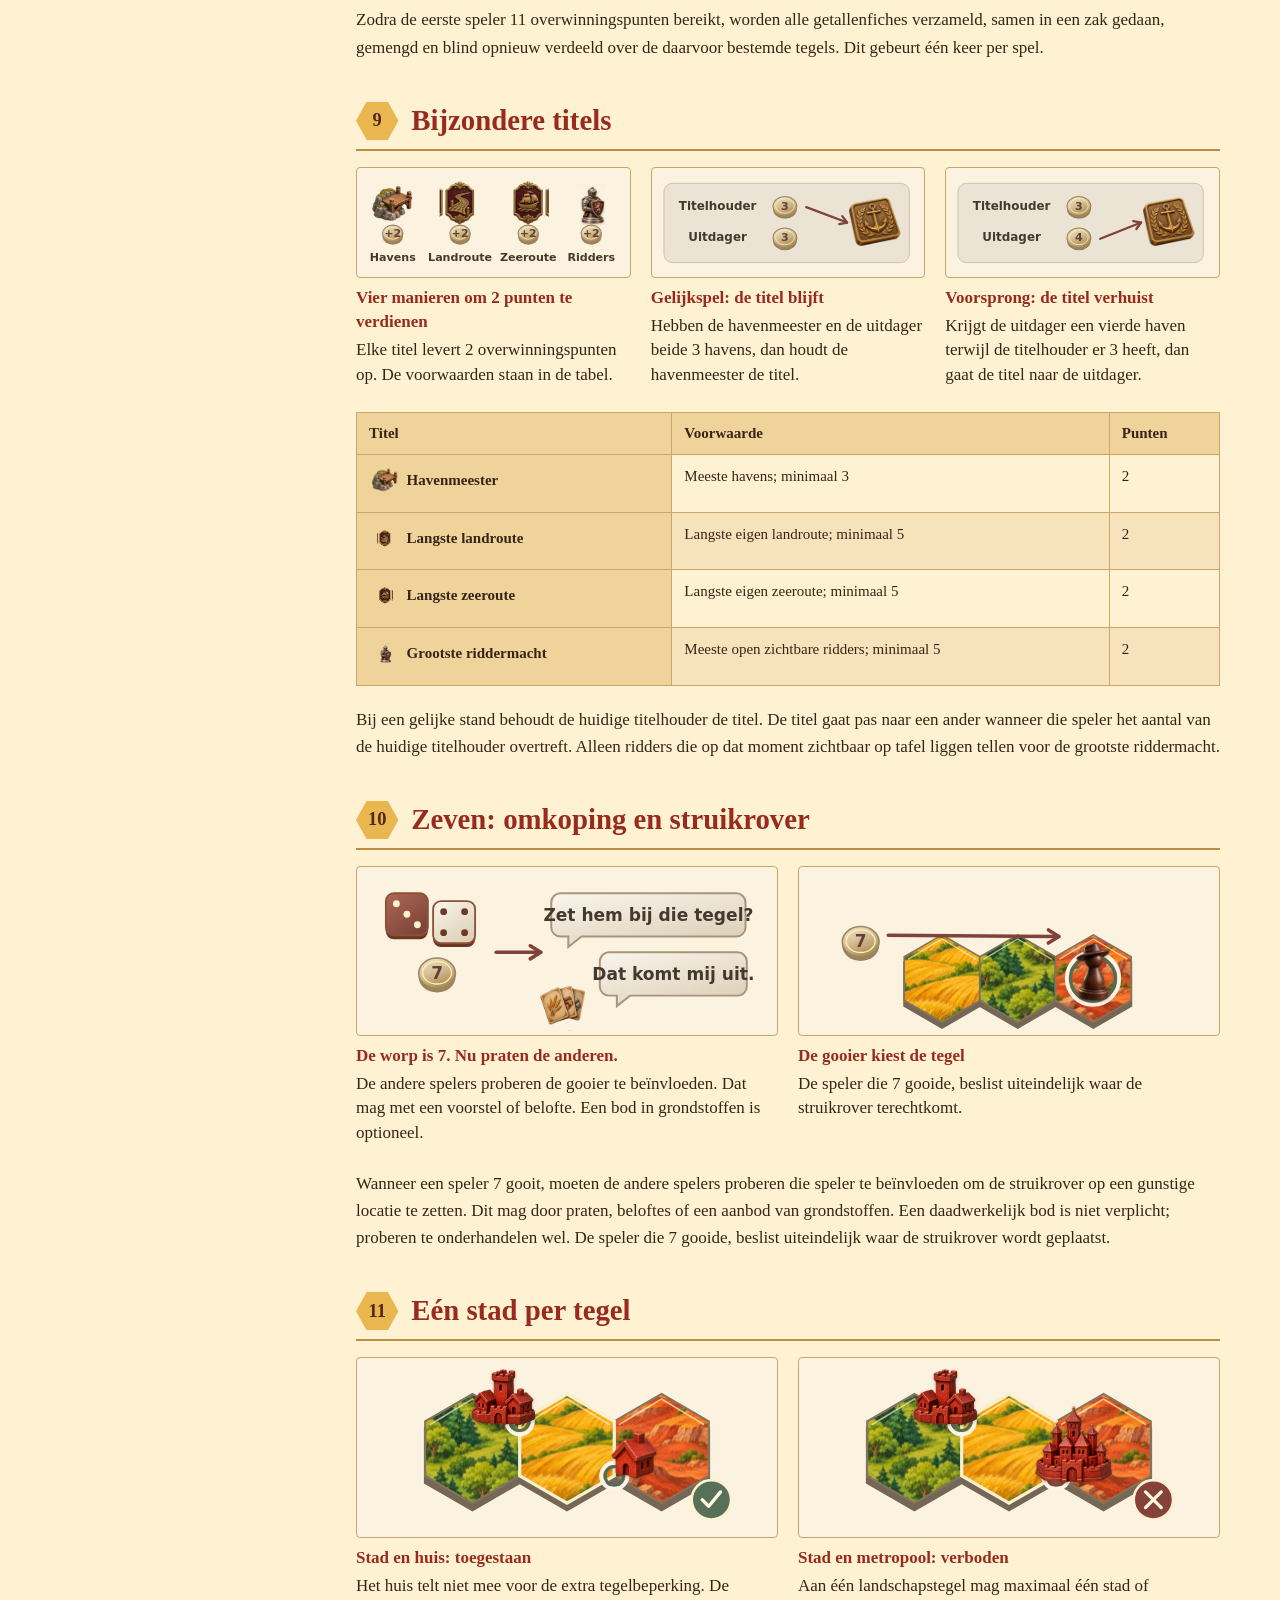
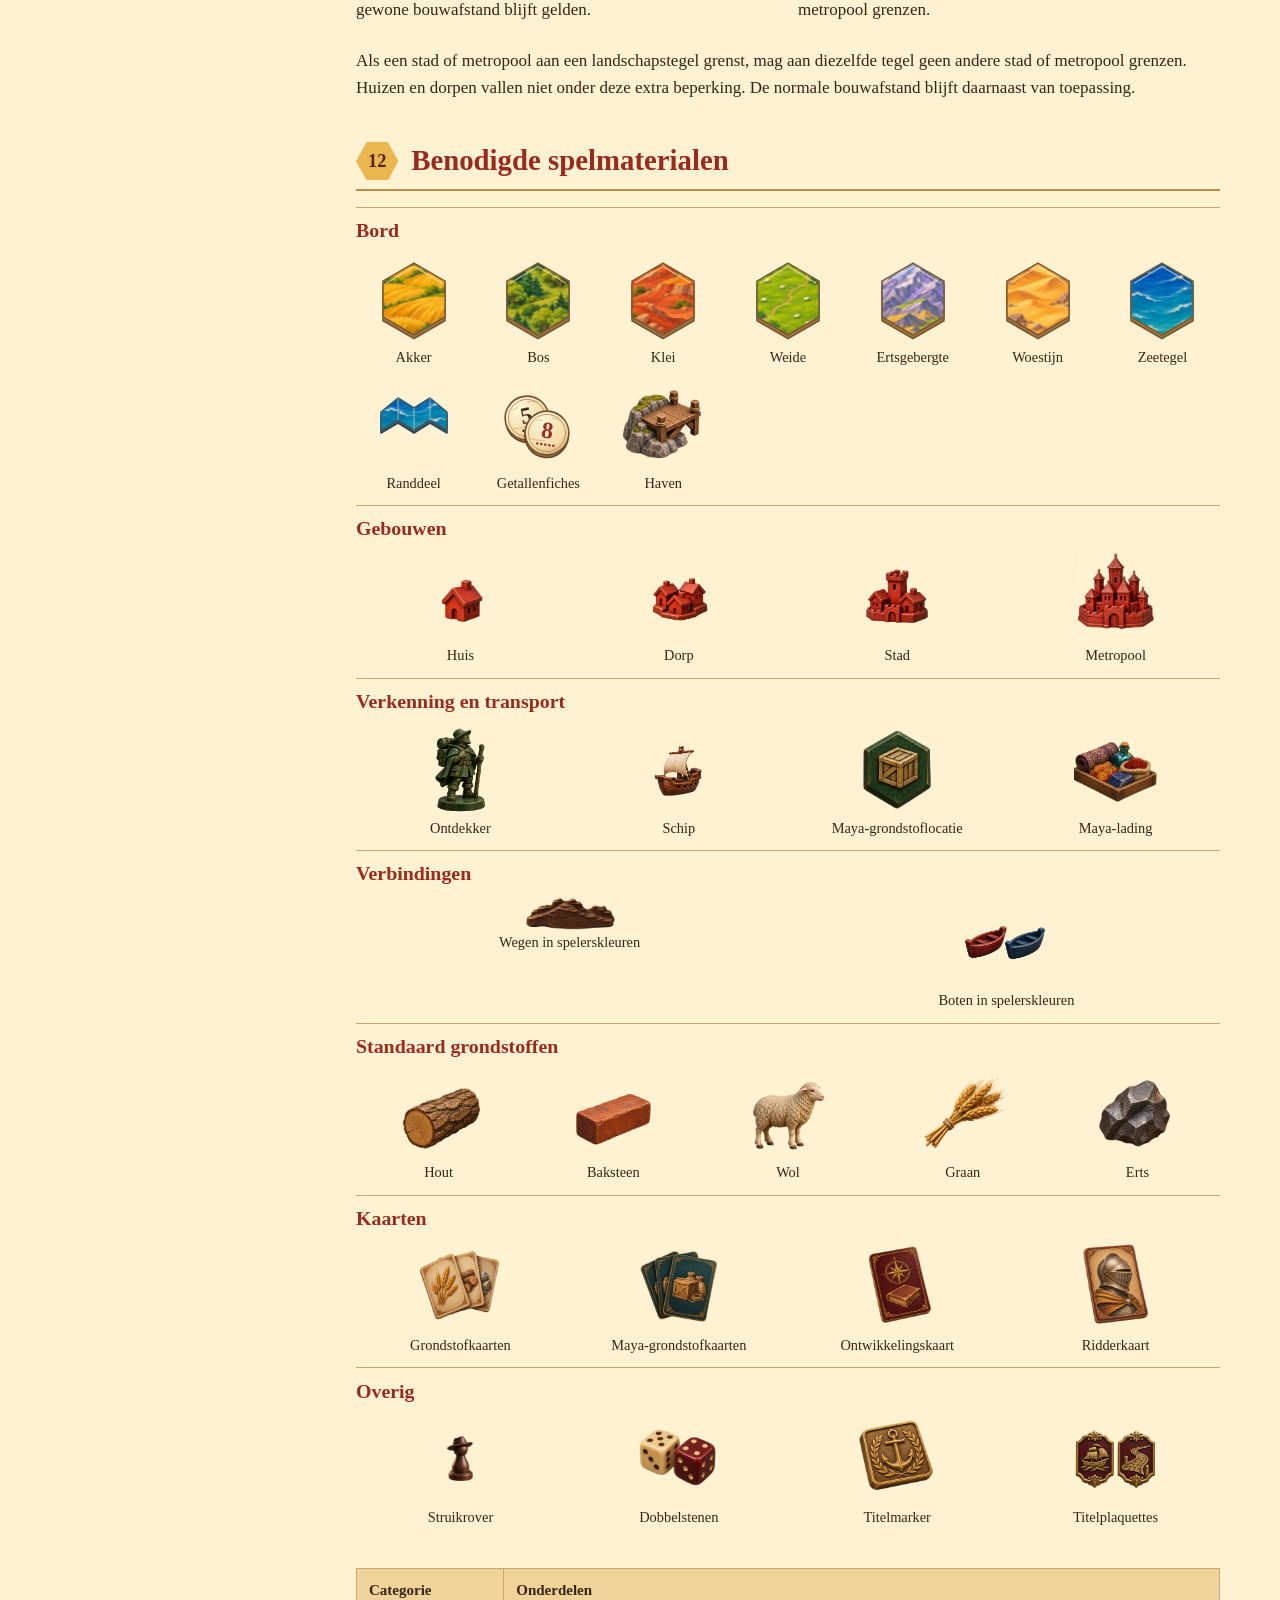
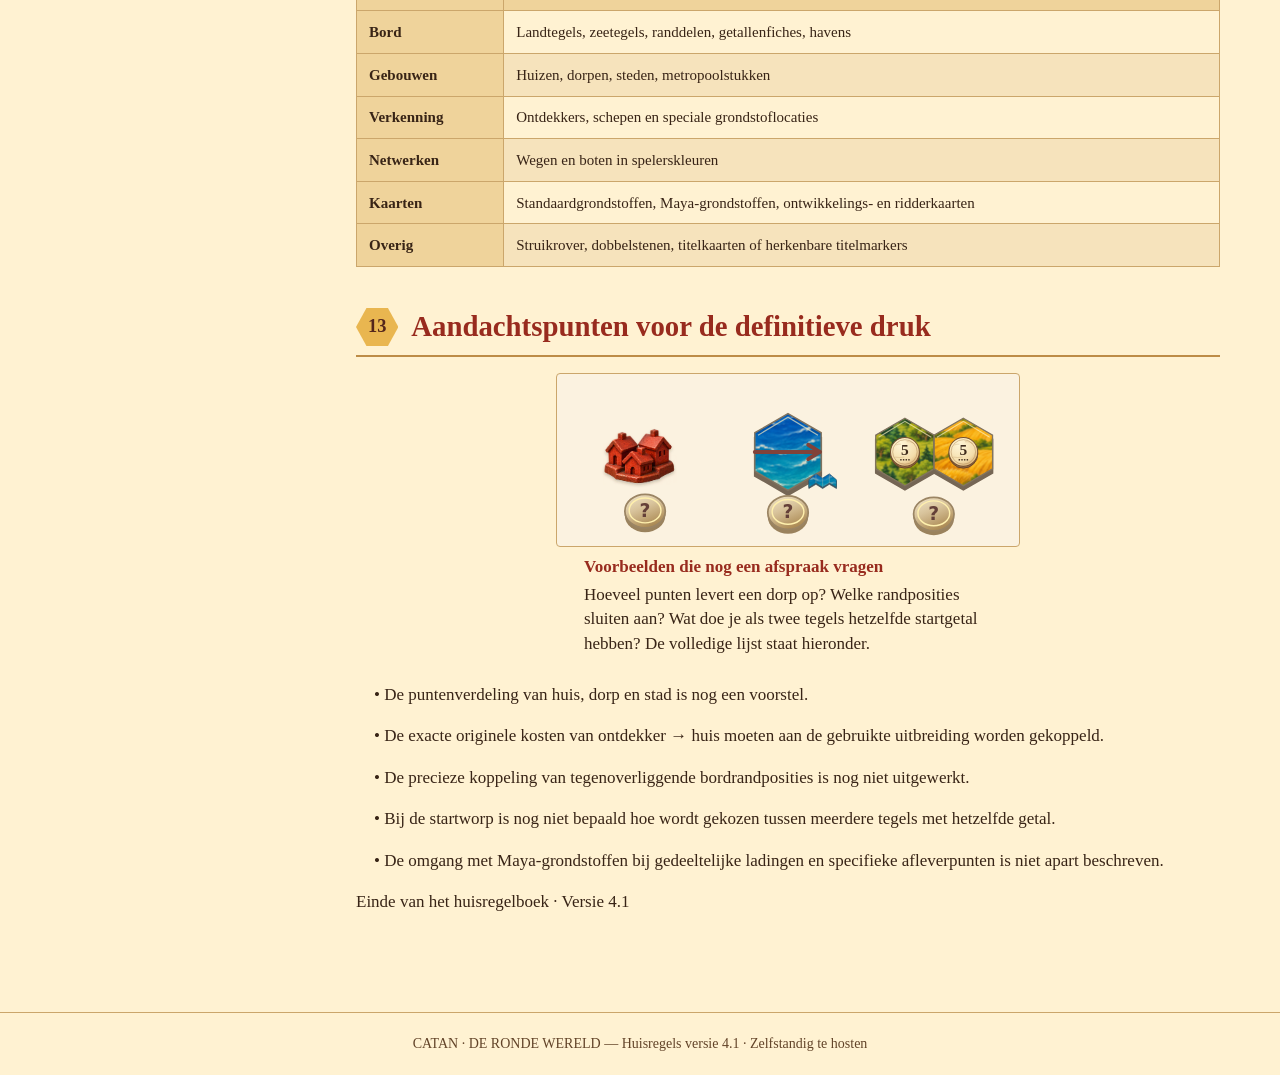
==== commit e6b1c38b: "Rename the standard resources heading" ====
--- a/regels.html
+++ b/regels.html
@@ -519,7 +519,7 @@
     </ul>
   </div>
   <div class="materiaal-groep">
-    <h3>Standaardgrondstoffen</h3>
+    <h3>Standaard grondstoffen</h3>
     <ul>
       <li><svg viewBox="-48 -49 96 98" aria-hidden="true" focusable="false"><use href="#grondstof-hout"/></svg><span>Hout</span></li>
       <li><svg viewBox="-48 -49 96 98" aria-hidden="true" focusable="false"><use href="#grondstof-baksteen"/></svg><span>Baksteen</span></li>
